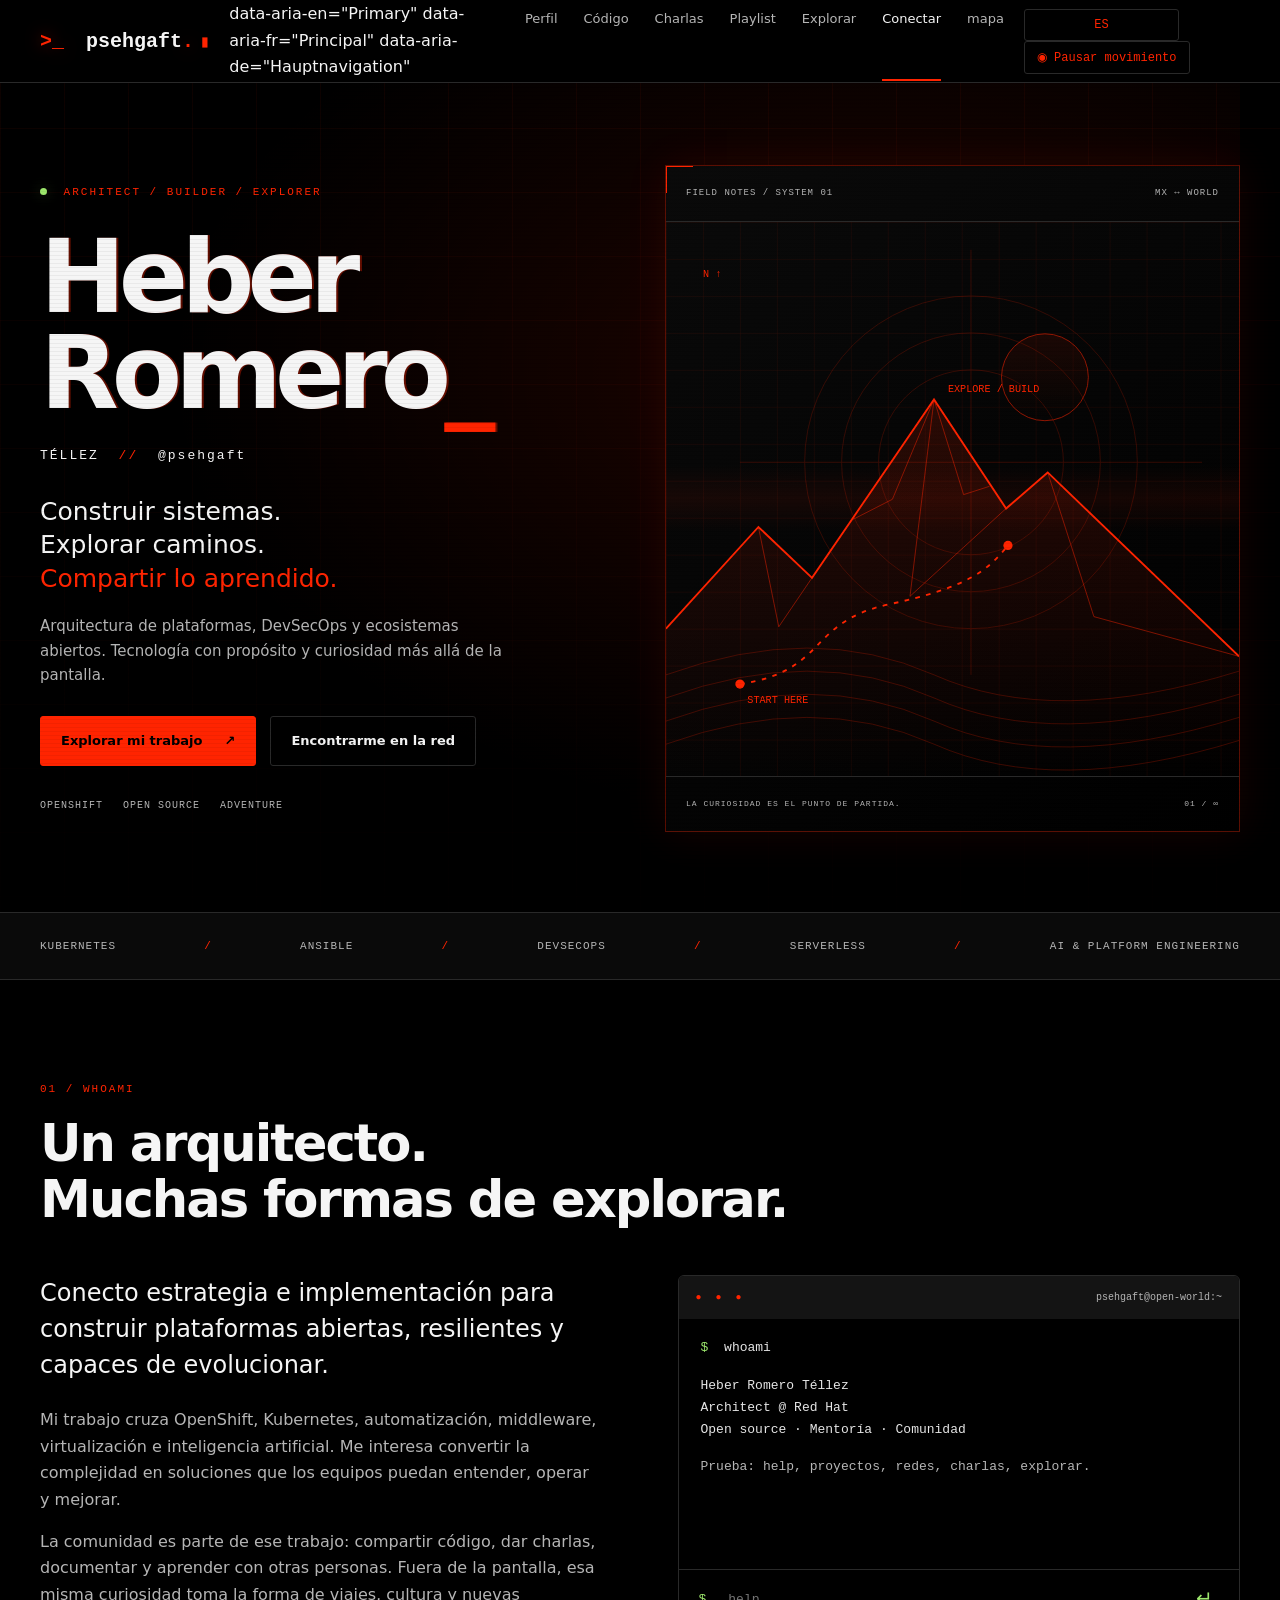
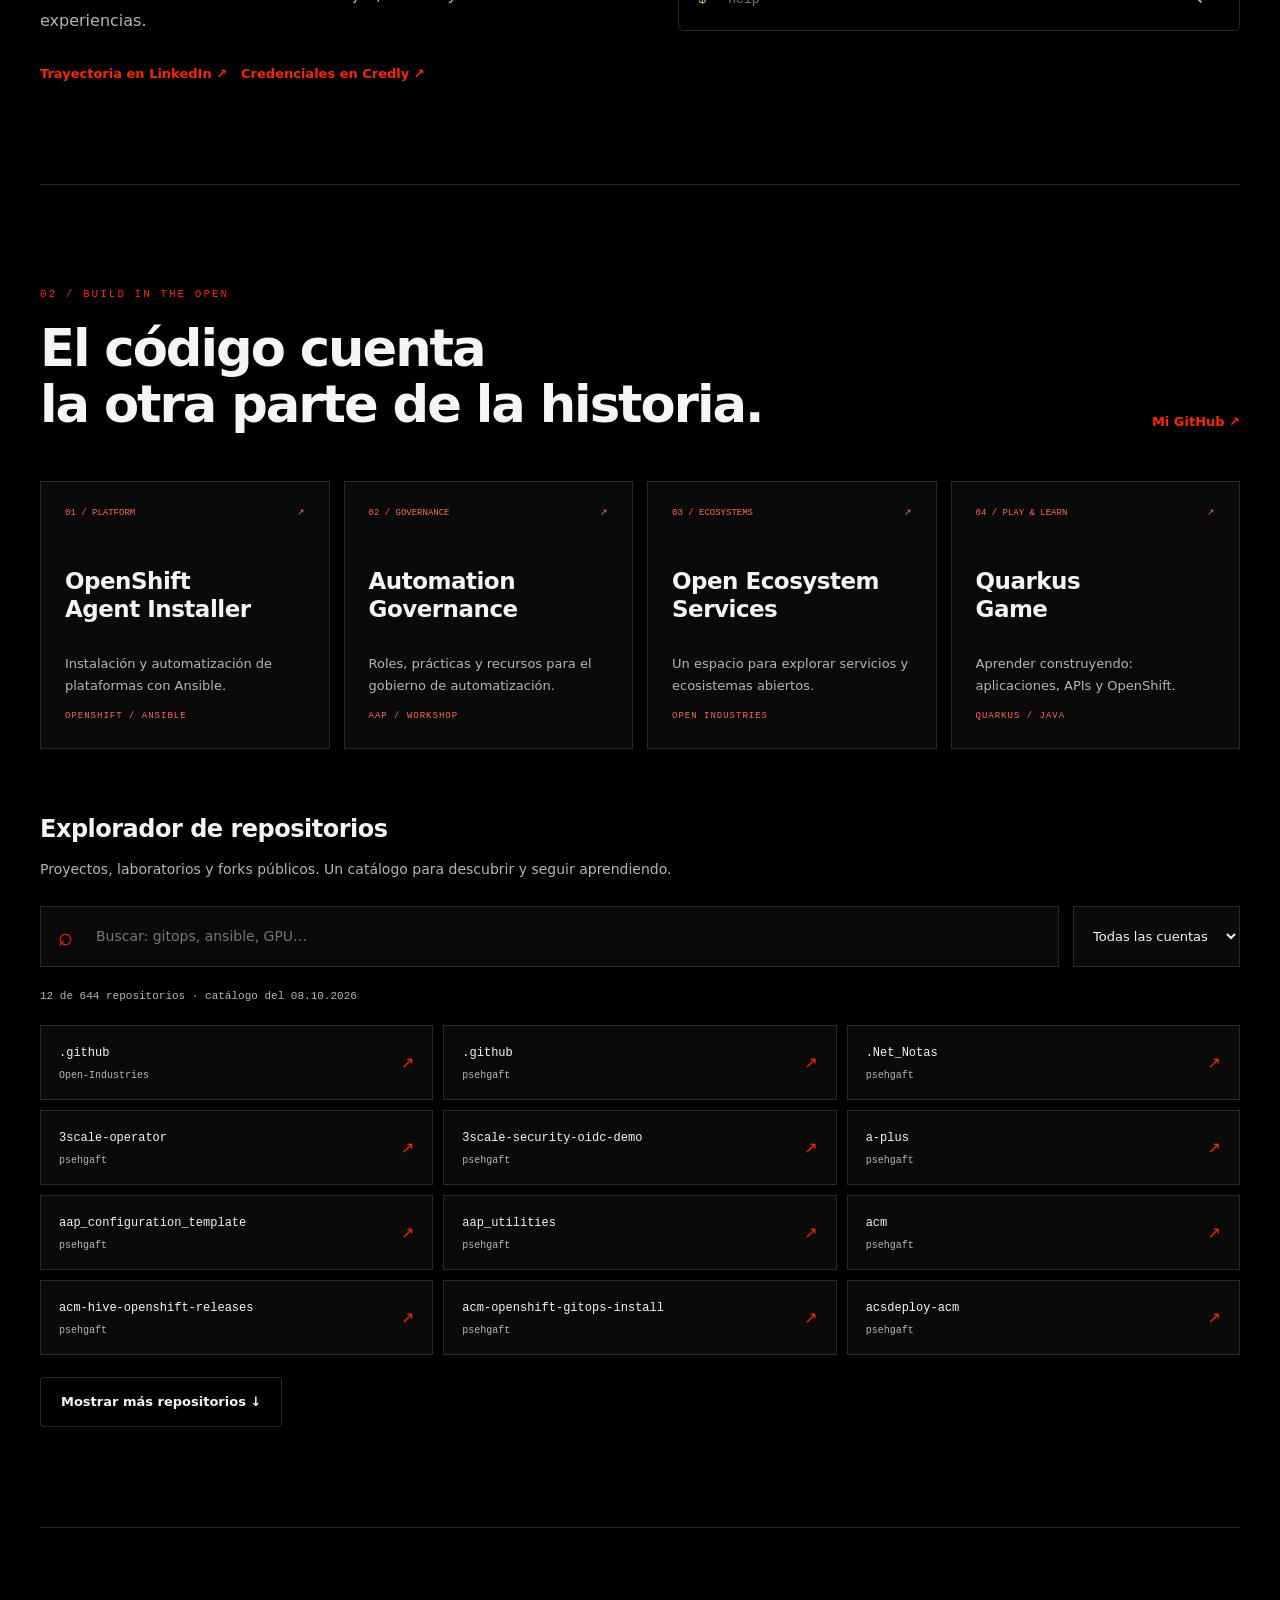
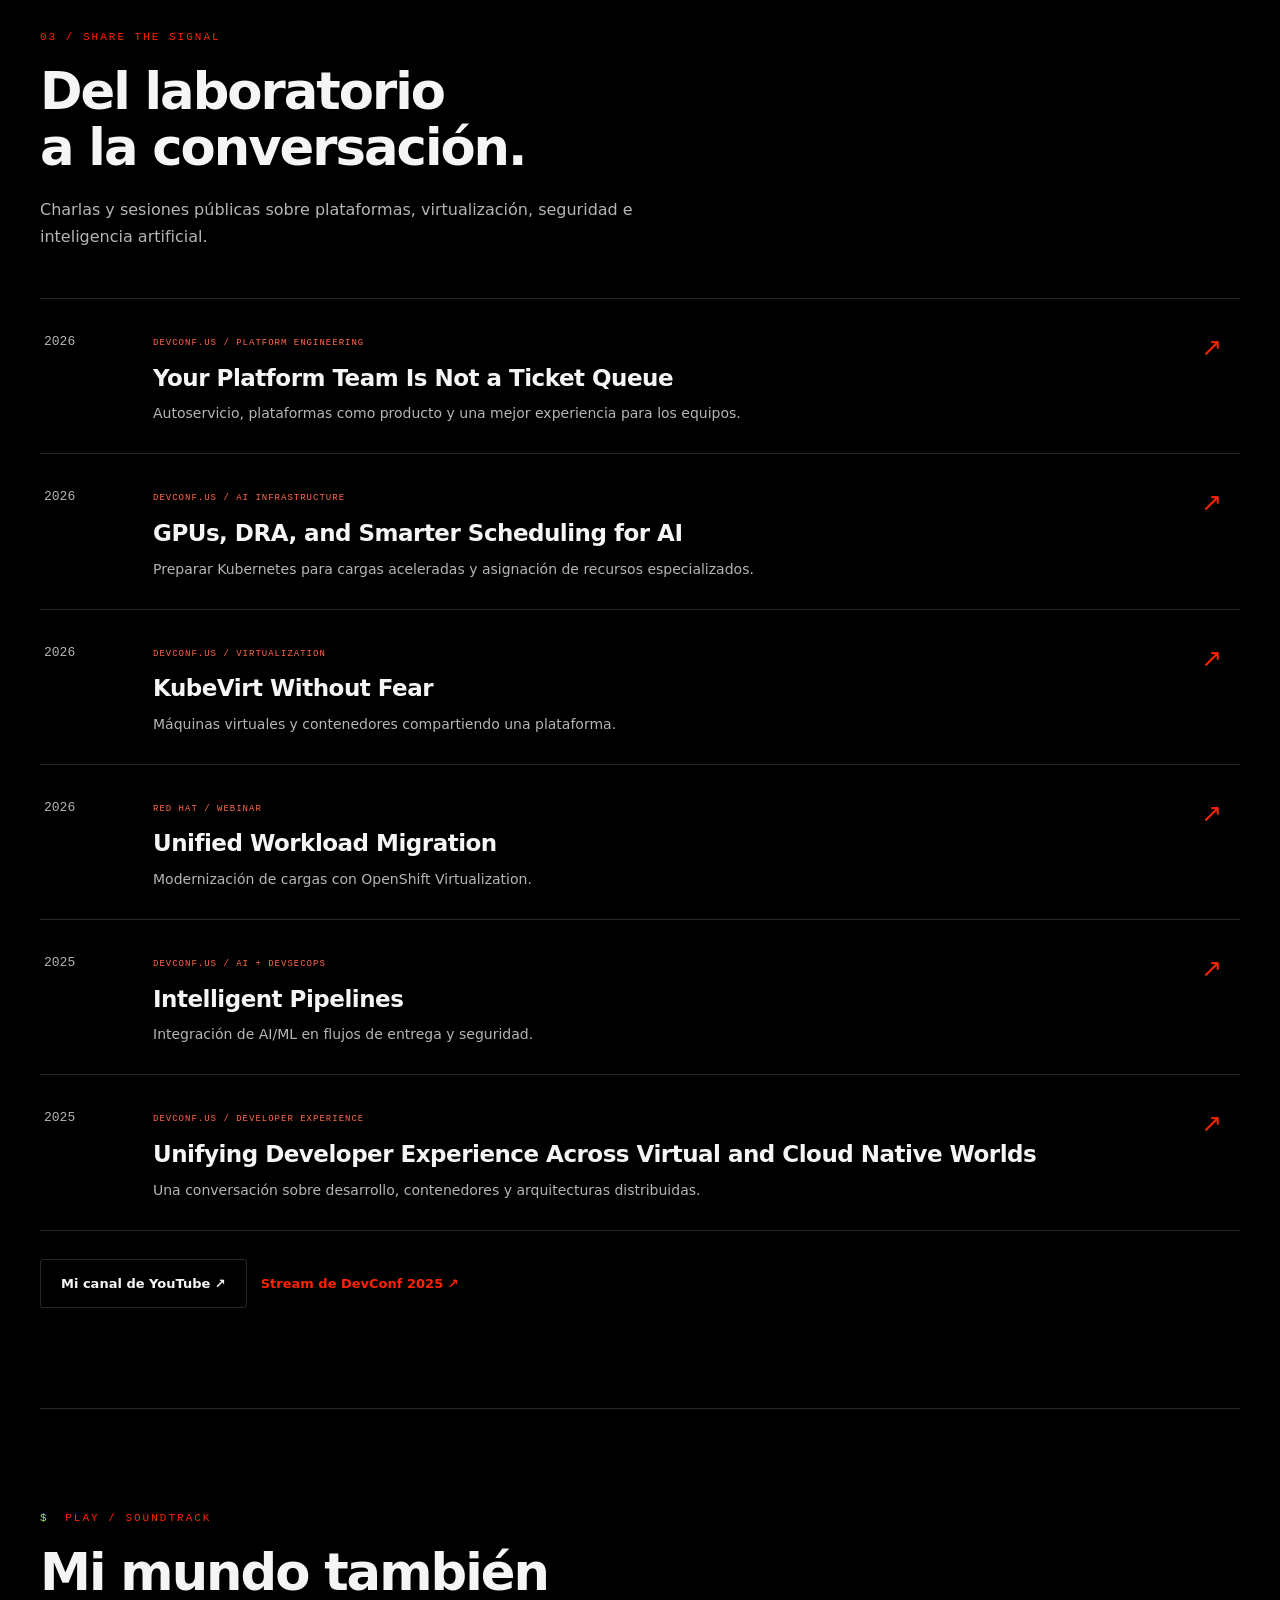
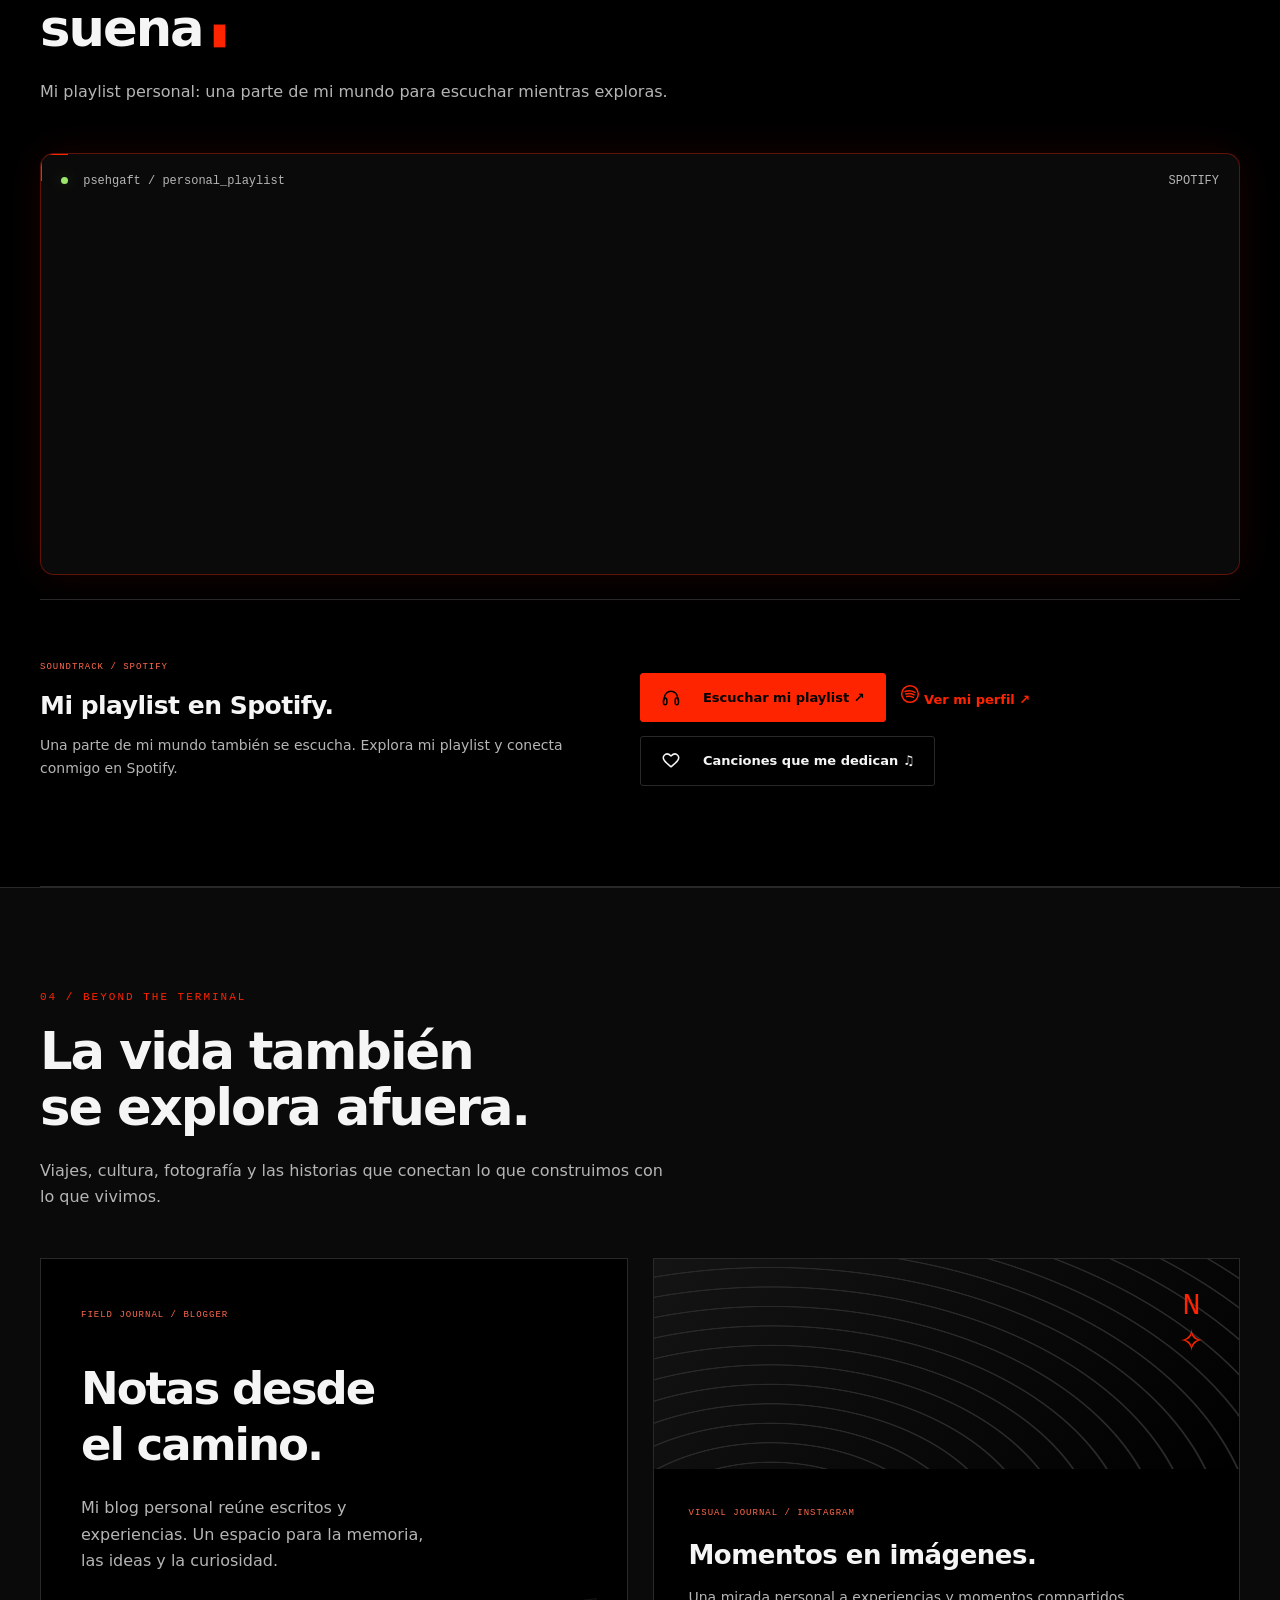
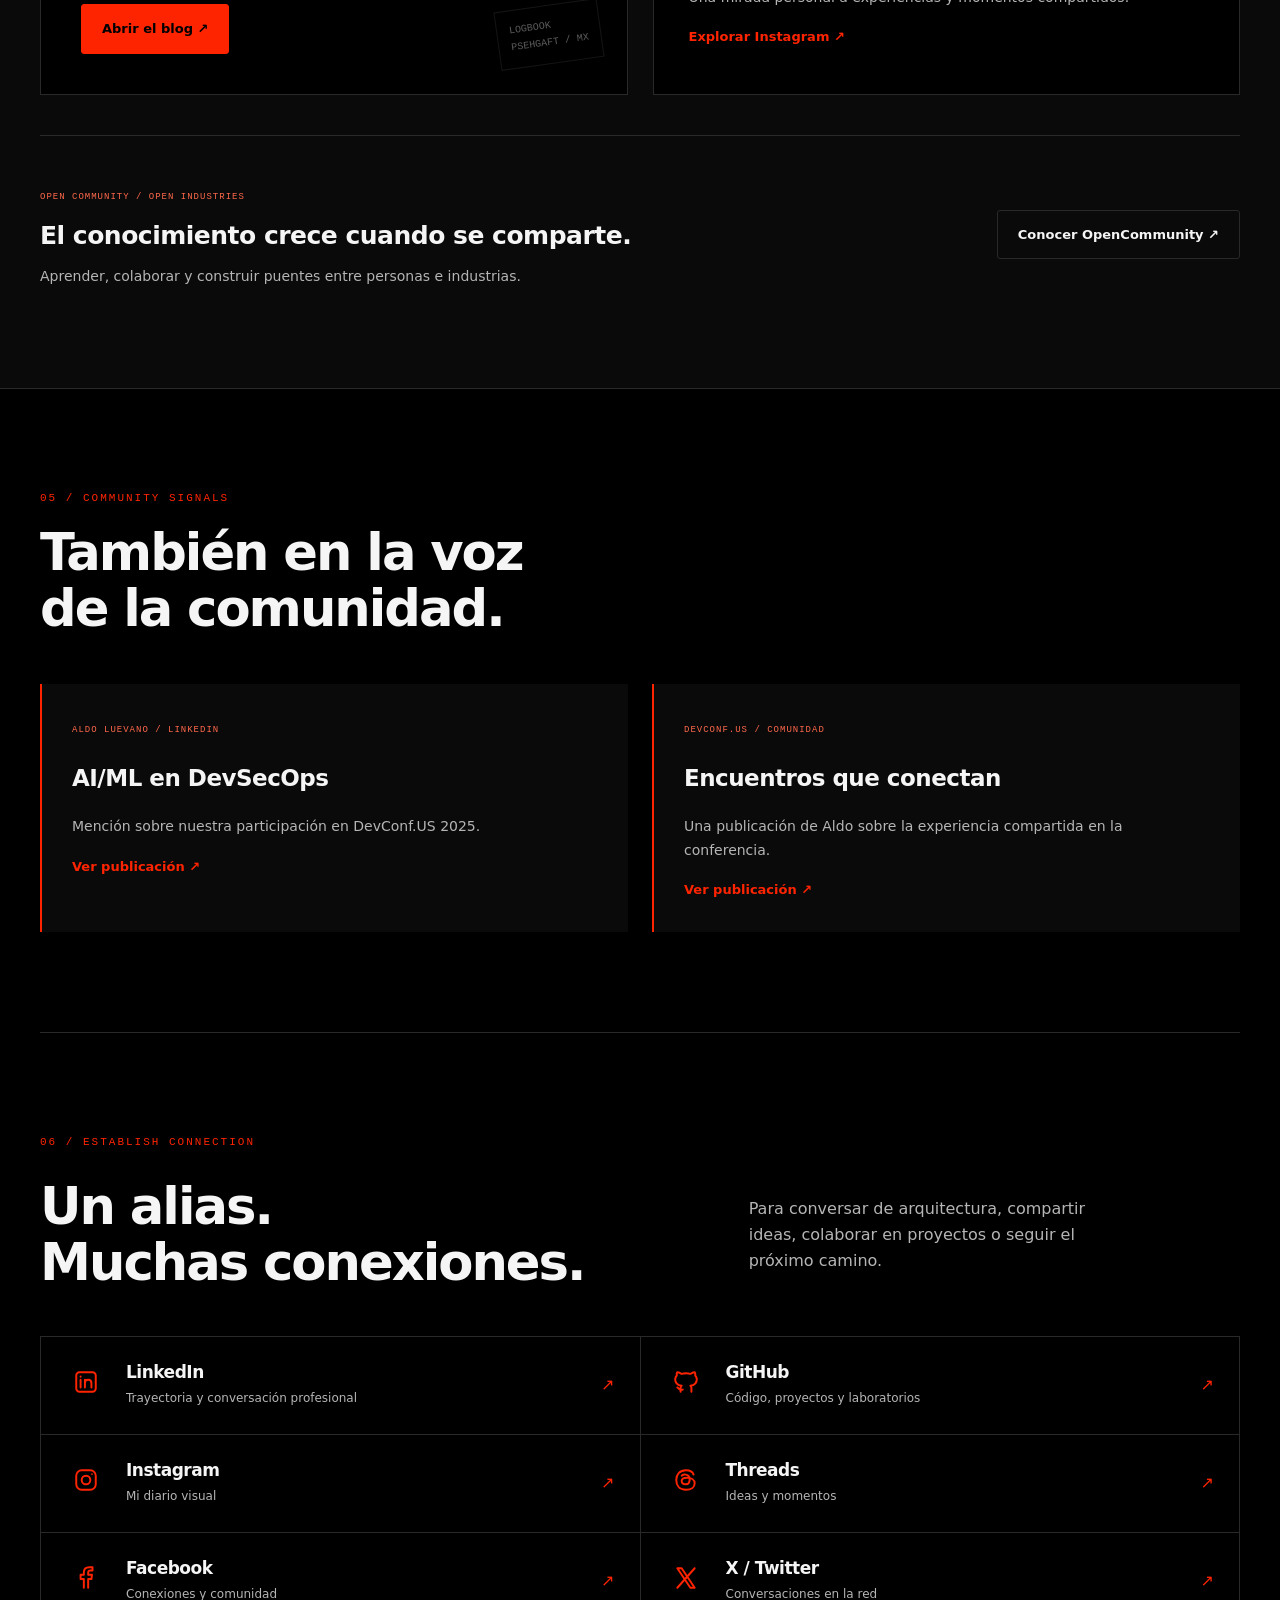
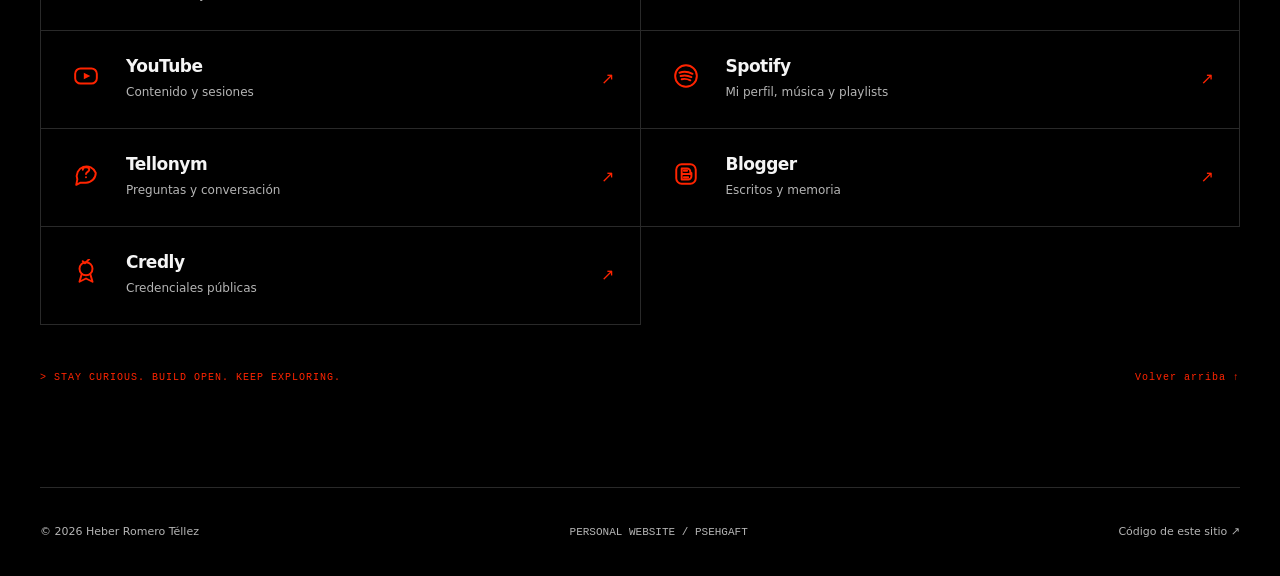
==== index.html @ ae31dd30 "i18n+m mapa: homepage ES/EN/FR/DE + nav mapa (1/2)" ====
<!doctype html>
<html lang="es" data-theme="hacker">
<head>
<meta charset="utf-8"><meta name="viewport" content="width=device-width,initial-scale=1">
<title>Heber Romero Téllez | psehgaft · OpenShift, DevSecOps y Open Source</title>
<meta name="description" content="Heber Romero Téllez (psehgaft): arquitectura OpenShift y Kubernetes, DevSecOps, automatización e IA. Explora proyectos open source, charlas, blog y viajes.">
<meta name="theme-color" content="#000000"><meta property="og:title" content="Heber Romero Téllez | OpenShift, DevSecOps y Open Source"><meta property="og:description" content="Construir sistemas. Explorar caminos. Compartir conocimiento."><meta property="og:type" content="website"><meta property="og:url" content="https://psehgaft-org.psehgaft.workers.dev/">
<link rel="canonical" href="https://psehgaft-org.psehgaft.workers.dev/"><link rel="icon" href="assets/favicon.svg" type="image/svg+xml"><link rel="stylesheet" href="assets/style.css"><script src="assets/app.js" defer></script>
<meta name="author" content="Heber Romero Téllez">
<meta name="robots" content="index,follow,max-image-preview:large">
<meta property="og:locale" content="es_MX">
<meta property="og:site_name" content="Heber Romero Téllez · psehgaft">
<meta name="twitter:card" content="summary">
<meta name="twitter:title" content="Heber Romero Téllez | psehgaft">
<meta name="twitter:description" content="OpenShift, DevSecOps, proyectos abiertos, charlas y exploración.">
<script type="application/ld+json">{"@context":"https://schema.org","@type":"ProfilePage","@id":"https://psehgaft-org.psehgaft.workers.dev/#profile","url":"https://psehgaft-org.psehgaft.workers.dev/","name":"Heber Romero Téllez | psehgaft","mainEntity":{"@type":"Person","@id":"https://psehgaft-org.psehgaft.workers.dev/#heber","name":"Heber Romero Téllez","alternateName":["psehgaft","Heber Romero Tellez"],"url":"https://psehgaft-org.psehgaft.workers.dev/","jobTitle":"Architect","worksFor":{"@type":"Organization","name":"Red Hat"},"description":"Arquitectura de plataformas, OpenShift, Kubernetes, DevSecOps, automatización y comunidad open source.","knowsAbout":["OpenShift","Kubernetes","DevSecOps","Ansible","Serverless","Inteligencia artificial"],"sameAs":["https://github.com/psehgaft","https://www.linkedin.com/in/psehgaft/","https://psehgaft.blogspot.com/","https://www.youtube.com/@Psehgaft","https://open.spotify.com/user/12126013095"]}}</script>
</head>
<body>
<div class="crt-scanlines" aria-hidden="true"></div><div class="pointer-halo" aria-hidden="true"></div>
<div class="scroll-progress" aria-hidden="true"></div>
<a class="skip" href="#main" data-en="Skip to content" data-fr="Aller au contenu" data-de="Zum Inhalt springen">Saltar al contenido</a>
<header class="site-header"><div class="wrap nav"><a class="brand" href="#" aria-label="Heber Romero, inicio" data-aria-en="Heber Romero, home" data-aria-fr="Heber Romero, accueil" data-aria-de="Heber Romero, Startseite"><span class="brand-icon">&gt;_</span> psehgaft<span class="brand-dot">.</span><span class="terminal-cursor brand-cursor" aria-hidden="true">▮</span></a><nav aria-label="Principal"> data-aria-en="Primary" data-aria-fr="Principal" data-aria-de="Hauptnavigation"<a href="#perfil" data-en="Profile" data-fr="Profil" data-de="Profil">Perfil</a><a href="#proyectos" data-en="Code" data-fr="Code" data-de="Code">Código</a><a href="#charlas" data-en="Talks" data-fr="Conférences" data-de="Vorträge">Charlas</a><a href="#playlist" data-en="Playlist" data-fr="Playlist" data-de="Playlist">Playlist</a><a href="#explorar" data-en="Explore" data-fr="Explorer" data-de="Entdecken">Explorar</a><a href="#conectar" data-en="Connect" data-fr="Contact" data-de="Kontakt">Conectar</a><a href="mapa.html" data-en="map" data-fr="carte" data-de="Karte">mapa</a></nav><div class="header-actions"><button id="lang" class="theme-button" type="button" aria-label="Change language"><span>ES</span></button><button id="theme" class="theme-button" type="button" aria-label="Pausar movimiento" aria-pressed="true">◉ <span>Pausar movimiento</span></button></div></div></header>
<main id="main">
<section class="hero wrap" aria-labelledby="hero-title"><div class="hero-copy"><p class="eyebrow" data-en="<span class='status-dot'></span> ARCHITECT / BUILDER / EXPLORER" data-fr="<span class='status-dot'></span> ARCHITECTE / BÂTISSEUR / EXPLORATEUR" data-de="<span class='status-dot'></span> ARCHITEKT / ERBAUER / ENTDECKER"><span class="status-dot"></span> ARCHITECT / BUILDER / EXPLORER</p><h1 id="hero-title">Heber<br>Romero<span class="accent">_</span></h1><p class="surname mono">TÉLLEZ <span>//</span> @psehgaft</p><p class="hero-lead" data-en="Build systems.<br>Explore paths.<br><span>Share what I learn.</span>" data-fr="Construire des systèmes.<br>Explorer des chemins.<br><span>Partager ce que j'apprends.</span>" data-de="Systeme bauen.<br>Wege erkunden.<br><span>Teilen, was ich lerne.</span>">Construir sistemas.<br>Explorar caminos.<br><span>Compartir lo aprendido.</span></p><p class="hero-description" data-en="Platform architecture, DevSecOps and open ecosystems. Technology with purpose and curiosity beyond the screen." data-fr="Architecture de plateformes, DevSecOps et écosystèmes ouverts. Une technologie avec du sens et une curiosité qui va au-delà de l'écran." data-de="Plattformarchitektur, DevSecOps und offene Ökosysteme. Technologie mit Sinn und Neugier über den Bildschirm hinaus.">Arquitectura de plataformas, DevSecOps y ecosistemas abiertos. Tecnología con propósito y curiosidad más allá de la pantalla.</p><div class="actions"><a class="button primary" href="#proyectos" data-en="Explore my work <span aria-hidden='true'>↗</span>" data-fr="Explorer mon travail <span aria-hidden='true'>↗</span>" data-de="Meine Arbeit entdecken <span aria-hidden='true'>↗</span>">Explorar mi trabajo <span aria-hidden="true">↗</span></a><a class="button" href="#conectar" data-en="Find me online" data-fr="Me trouver en ligne" data-de="Mich online finden">Encontrarme en la red</a></div><div class="hero-tags mono"><span>OPENSHIFT</span><span>OPEN SOURCE</span><span>ADVENTURE</span></div></div>
<a class="hero-visual-link" href="mapa.html" aria-label="Abrir el mapa interactivo" data-en-aria="Open the interactive map" data-fr-aria="Ouvrir la carte interactive" data-de-aria="Interaktive Karte öffnen"><div class="hero-visual"><div class="visual-label mono"><span data-en="FIELD NOTES / SYSTEM 01" data-fr="NOTES DE TERRAIN / SYSTÈME 01" data-de="FELDNOTIZEN / SYSTEM 01">FIELD NOTES / SYSTEM 01</span><span data-en="MX ↔ WORLD" data-fr="MX ↔ MONDE" data-de="MX ↔ WELT">MX ↔ WORLD</span></div><svg class="landscape" viewBox="0 0 620 600" role="img" aria-label="Ilustración de montañas y rutas con una cuadrícula de navegación" data-aria-en="Illustration of mountains and routes with a navigation grid" data-aria-fr="Illustration de montagnes et d'itinéraires avec une grille de navigation" data-aria-de="Illustration von Bergen und Routen mit Navigationsraster"><defs><pattern id="grid" width="40" height="40" patternUnits="userSpaceOnUse"><path d="M40 0H0V40" fill="none" stroke="currentColor" stroke-width=".5"/></pattern><linearGradient id="fade" x2="0" y2="1"><stop stop-color="currentColor" stop-opacity=".15"/><stop offset="1" stop-color="currentColor" stop-opacity="0"/></linearGradient></defs><rect width="620" height="600" fill="url(#grid)" opacity=".25"/><g fill="none" stroke="currentColor" opacity=".2"><circle cx="330" cy="260" r="180"/><circle cx="330" cy="260" r="140"/><circle cx="330" cy="260" r="100"/><path d="M330 30v460M80 260h500"/></g><circle cx="410" cy="168" r="47" fill="url(#fade)" stroke="currentColor" opacity=".6"/><path d="M0 440L100 330L158 385L290 192L368 310L413 271L620 470V600H0Z" fill="url(#fade)"/><g fill="none" stroke="currentColor"><path d="M0 440L100 330L158 385L290 192L368 310L413 271L620 470" stroke-width="2"/><path d="M202 322L245 300L290 192L322 295L350 286M100 330L122 438L158 385M290 192L264 405L368 310M413 271L463 427L620 470" opacity=".5"/><path d="M0 490Q160 432 290 490T620 486M0 515Q160 457 290 515T620 511M0 540Q160 482 290 540T620 536M0 565Q160 507 290 565T620 561" opacity=".25"/><path d="M80 500C175 486 153 433 240 414S347 378 370 350" stroke-dasharray="5 7" stroke-width="2"/></g><circle cx="80" cy="500" r="5" fill="currentColor"/><circle cx="370" cy="350" r="5" fill="currentColor"/><g fill="currentColor" font-family="monospace" font-size="11"><text x="305" y="184">EXPLORE / BUILD</text><text x="88" y="520">START HERE</text><text x="40" y="60">N ↑</text></g></svg><div class="visual-footer mono"><span data-en="CURIOSITY IS THE STARTING POINT." data-fr="LA CURIOSITÉ EST LE POINT DE DÉPART." data-de="NEUGIER IST DER AUSGANGSPUNKT.">LA CURIOSIDAD ES EL PUNTO DE PARTIDA.</span><span>01 / ∞</span></div></div></a>
</section>
<div class="skill-strip" aria-label="Áreas de trabajo" data-aria-en="Work areas" data-aria-fr="Domaines de travail" data-aria-de="Arbeitsbereiche"><div class="wrap mono"><span>KUBERNETES</span><span class="separator">/</span><span>ANSIBLE</span><span class="separator">/</span><span>DEVSECOPS</span><span class="separator">/</span><span>SERVERLESS</span><span class="separator">/</span><span>AI & PLATFORM ENGINEERING</span></div></div>
<section id="perfil" class="section wrap"><div class="section-heading"><p class="eyebrow" data-en="01 / WHOAMI" data-fr="01 / QUI SUIS-JE" data-de="01 / WER BIN ICH">01 / WHOAMI</p><h2 data-en="An architect.<br>Many ways to explore." data-fr="Un architecte.<br>Bien des façons d'explorer." data-de="Ein Architekt.<br>Viele Wege zu erkunden.">Un arquitecto.<br>Muchas formas de explorar.</h2></div><div class="profile-grid"><div class="profile-text"><p class="large-copy" data-en="I connect strategy and implementation to build open, resilient platforms that can evolve." data-fr="Je relie stratégie et mise en œuvre pour construire des plateformes ouvertes, résilientes et capables d'évoluer." data-de="Ich verbinde Strategie und Umsetzung, um offene, resiliente Plattformen zu bauen, die sich weiterentwickeln können.">Conecto estrategia e implementación para construir plataformas abiertas, resilientes y capaces de evolucionar.</p><p data-en="My work spans OpenShift, Kubernetes, automation, middleware, virtualization and artificial intelligence. I care about turning complexity into solutions that teams can understand, operate and improve." data-fr="Mon travail traverse OpenShift, Kubernetes, l'automatisation, le middleware, la virtualisation et l'intelligence artificielle. Je veux transformer la complexité en solutions que les équipes peuvent comprendre, exploiter et améliorer." data-de="Meine Arbeit umfasst OpenShift, Kubernetes, Automatisierung, Middleware, Virtualisierung und künstliche Intelligenz. Mir geht es darum, Komplexität in Lösungen zu verwandeln, die Teams verstehen, betreiben und verbessern können.">Mi trabajo cruza OpenShift, Kubernetes, automatización, middleware, virtualización e inteligencia artificial. Me interesa convertir la complejidad en soluciones que los equipos puedan entender, operar y mejorar.</p><p data-en="Community is part of that work: sharing code, giving talks, documenting and learning with others. Beyond the screen, that same curiosity takes the shape of travel, culture and new experiences." data-fr="La communauté fait partie de ce travail : partager du code, donner des conférences, documenter et apprendre avec les autres. Hors écran, cette même curiosité prend la forme de voyages, de culture et de nouvelles expériences." data-de="Community gehört zu dieser Arbeit: Code teilen, Vorträge halten, dokumentieren und mit anderen lernen. Abseits des Bildschirms nimmt dieselbe Neugier die Form von Reisen, Kultur und neuen Erfahrungen an.">La comunidad es parte de ese trabajo: compartir código, dar charlas, documentar y aprender con otras personas. Fuera de la pantalla, esa misma curiosidad toma la forma de viajes, cultura y nuevas experiencias.</p><div class="actions"><a class="text-link" href="https://www.linkedin.com/in/psehgaft/" target="_blank" rel="noopener noreferrer" data-en="Career on LinkedIn ↗" data-fr="Parcours sur LinkedIn ↗" data-de="Werdegang auf LinkedIn ↗">Trayectoria en LinkedIn ↗</a><a class="text-link" href="https://www.credly.com/users/psehgaft/badges" target="_blank" rel="noopener noreferrer" data-en="Credentials on Credly ↗" data-fr="Certifications sur Credly ↗" data-de="Zertifikate auf Credly ↗">Credenciales en Credly ↗</a></div></div><aside class="terminal" aria-label="Terminal interactiva de navegación" data-aria-en="Interactive navigation terminal" data-aria-fr="Terminal de navigation interactif" data-aria-de="Interaktives Navigationsterminal"><div class="terminal-bar"><span class="terminal-dots" aria-hidden="true">● ● ●</span><span class="mono">psehgaft@open-world:~</span></div><div id="terminal-output" class="terminal-output" role="log" aria-live="polite"><p><span class="prompt">$</span> whoami</p><p data-en="Heber Romero Téllez<br>Architect @ Red Hat<br>Open source · Mentoring · Community" data-fr="Heber Romero Téllez<br>Architecte @ Red Hat<br>Open source · Mentorat · Communauté" data-de="Heber Romero Téllez<br>Architekt @ Red Hat<br>Open Source · Mentoring · Community">Heber Romero Téllez<br>Architect @ Red Hat<br>Open source · Mentoría · Comunidad</p><p class="terminal-muted" data-en="Try: help, projects, socials, talks, explore." data-fr="Essayez : help, projets, reseaux, conferences, explorer." data-de="Probier: help, projekte, netzwerke, vortraege, entdecken.">Prueba: help, proyectos, redes, charlas, explorar.</p></div><form id="terminal-form" class="terminal-form"><label class="prompt" for="command">$</label><input id="command" name="command" placeholder="help" autocomplete="off" spellcheck="false" aria-label="Comando de navegación" data-aria-en="Navigation command" data-aria-fr="Commande de navigation" data-aria-de="Navigationsbefehl"><button type="submit" aria-label="Ejecutar comando" data-aria-en="Run command" data-aria-fr="Exécuter la commande" data-aria-de="Befehl ausführen">↵</button></form><noscript><p data-en="Use the main menu to navigate." data-fr="Utilisez le menu principal pour naviguer." data-de="Nutze das Hauptmenü zur Navigation.">Usa el menú principal para navegar.</p></noscript></aside></div></section>
<section id="proyectos" class="section wrap"><div class="section-heading split"><div><p class="eyebrow" data-en="02 / BUILD IN THE OPEN" data-fr="02 / CONSTRUIRE EN PUBLIC" data-de="02 / OFFEN BAUEN">02 / BUILD IN THE OPEN</p><h2 data-en="Code tells<br>the other half of the story." data-fr="Le code raconte<br>l'autre moitié de l'histoire." data-de="Code erzählt<br>die andere Hälfte der Geschichte.">El código cuenta<br>la otra parte de la historia.</h2></div><a class="text-link" href="https://github.com/psehgaft?tab=repositories" target="_blank" rel="noopener noreferrer" data-en="My GitHub ↗" data-fr="Mon GitHub ↗" data-de="Mein GitHub ↗">Mi GitHub ↗</a></div><div class="featured-grid">
<a class="feature-card" href="https://github.com/psehgaft/ocp-ansible-agent-installer" target="_blank" rel="noopener noreferrer"><span class="card-top mono">01 / PLATFORM <span>↗</span></span><h3>OpenShift<br>Agent Installer</h3><p data-en="Platform installation and automation with Ansible." data-fr="Installation et automatisation de plateformes avec Ansible." data-de="Installation und Automatisierung von Plattformen mit Ansible.">Instalación y automatización de plataformas con Ansible.</p><span class="tags">OPENSHIFT / ANSIBLE</span></a>
<a class="feature-card" href="https://github.com/Open-Industries/automation_governance_model" target="_blank" rel="noopener noreferrer"><span class="card-top mono">02 / GOVERNANCE <span>↗</span></span><h3>Automation<br>Governance</h3><p data-en="Roles, practices and resources for automation governance." data-fr="Rôles, pratiques et ressources pour la gouvernance de l'automatisation." data-de="Rollen, Praktiken und Ressourcen für Automation-Governance.">Roles, prácticas y recursos para el gobierno de automatización.</p><span class="tags">AAP / WORKSHOP</span></a>
<a class="feature-card" href="https://github.com/Open-Industries/open-ecosystem-services" target="_blank" rel="noopener noreferrer"><span class="card-top mono">03 / ECOSYSTEMS <span>↗</span></span><h3>Open Ecosystem<br>Services</h3><p data-en="A space to explore open services and ecosystems." data-fr="Un espace pour explorer les services et écosystèmes ouverts." data-de="Ein Raum, um offene Dienste und Ökosysteme zu entdecken.">Un espacio para explorar servicios y ecosistemas abiertos.</p><span class="tags">OPEN INDUSTRIES</span></a>
<a class="feature-card" href="https://github.com/psehgaft/openshift-quarkus-game" target="_blank" rel="noopener noreferrer"><span class="card-top mono">04 / PLAY & LEARN <span>↗</span></span><h3>Quarkus<br>Game</h3><p data-en="Learn by building: applications, APIs and OpenShift." data-fr="Apprendre en construisant : applications, API et OpenShift." data-de="Lernen durch Bauen: Anwendungen, APIs und OpenShift.">Aprender construyendo: aplicaciones, APIs y OpenShift.</p><span class="tags">QUARKUS / JAVA</span></a>
</div><div class="catalog-header"><h3 data-en="Repository explorer" data-fr="Explorateur de dépôts" data-de="Repository-Explorer">Explorador de repositorios</h3><p data-en="Public projects, labs and forks. A catalog to discover and keep learning." data-fr="Projets publics, laboratoires et forks. Un catalogue pour découvrir et continuer à apprendre." data-de="Öffentliche Projekte, Labs und Forks. Ein Katalog zum Entdecken und Weiterlernen.">Proyectos, laboratorios y forks públicos. Un catálogo para descubrir y seguir aprendiendo.</p></div><div class="filters"><label class="search-field"><span aria-hidden="true">⌕</span><input id="repo-search" type="search" placeholder="Buscar: gitops, ansible, GPU…" data-placeholder-en="Search: gitops, ansible, GPU…" data-placeholder-fr="Rechercher : gitops, ansible, GPU…" data-placeholder-de="Suchen: gitops, ansible, GPU…" aria-label="Buscar repositorios" data-aria-en="Search repositories" data-aria-fr="Rechercher des dépôts" data-aria-de="Repositories suchen"></label><label class="owner-filter"><span class="sr-only" data-en="Account" data-fr="Compte" data-de="Konto">Cuenta</span><select id="repo-owner"><option value="all" data-en="All accounts" data-fr="Tous les comptes" data-de="Alle Konten">Todas las cuentas</option><option value="psehgaft">psehgaft</option><option value="Open-Industries">Open Industries</option></select></label></div><p id="repo-status" class="catalog-status mono" role="status" data-en="Loading catalog…" data-fr="Chargement du catalogue…" data-de="Katalog wird geladen…">Cargando catálogo…</p><div id="repo-list" class="repo-grid"></div><button id="load-more" class="button" type="button" hidden data-en="Show more repositories ↓" data-fr="Afficher plus de dépôts ↓" data-de="Mehr Repositories anzeigen ↓">Mostrar más repositorios ↓</button><noscript><p>Visita <a href="https://github.com/psehgaft?tab=repositories">GitHub</a> para consultar todos los repositorios.</p></noscript></section>
<section id="charlas" class="section wrap"><div class="section-heading"><p class="eyebrow" data-en="03 / SHARE THE SIGNAL" data-fr="03 / PARTAGER LE SIGNAL" data-de="03 / DAS SIGNAL TEILEN">03 / SHARE THE SIGNAL</p><h2 data-en="From the lab<br>to the conversation." data-fr="Du laboratoire<br>à la conversation." data-de="Vom Labor<br>zum Gespräch.">Del laboratorio<br>a la conversación.</h2><p data-en="Public talks and sessions about platforms, virtualization, security and artificial intelligence." data-fr="Conférences et sessions publiques sur les plateformes, la virtualisation, la sécurité et l'intelligence artificielle." data-de="Öffentliche Vorträge und Sessions zu Plattformen, Virtualisierung, Sicherheit und künstlicher Intelligenz.">Charlas y sesiones públicas sobre plataformas, virtualización, seguridad e inteligencia artificial.</p></div><div class="talk-list">
<a class="talk" href="https://pretalx.devconf.info/devconf-us-2026/speaker/DCTSUB/" target="_blank" rel="noopener noreferrer"><span class="talk-year mono">2026</span><div><span class="tags">DEVCONF.US / PLATFORM ENGINEERING</span><h3>Your Platform Team Is Not a Ticket Queue</h3><p data-en="Self-service, platforms as products and a better experience for teams." data-fr="Libre-service, plateformes en tant que produit et une meilleure expérience pour les équipes." data-de="Self-Service, Plattformen als Produkt und eine bessere Erfahrung für Teams.">Autoservicio, plataformas como producto y una mejor experiencia para los equipos.</p></div><span class="arrow" aria-hidden="true">↗</span></a>
<a class="talk" href="https://pretalx.devconf.info/devconf-us-2026/speaker/DCTSUB/" target="_blank" rel="noopener noreferrer"><span class="talk-year mono">2026</span><div><span class="tags">DEVCONF.US / AI INFRASTRUCTURE</span><h3>GPUs, DRA, and Smarter Scheduling for AI</h3><p data-en="Preparing Kubernetes for accelerated workloads and specialized resource allocation." data-fr="Préparer Kubernetes pour les charges accélérées et l'allocation de ressources spécialisées." data-de="Kubernetes für beschleunigte Workloads und spezialisierte Ressourcenzuweisung vorbereiten.">Preparar Kubernetes para cargas aceleradas y asignación de recursos especializados.</p></div><span class="arrow" aria-hidden="true">↗</span></a>
<a class="talk" href="https://pretalx.devconf.info/devconf-us-2026/speaker/DCTSUB/" target="_blank" rel="noopener noreferrer"><span class="talk-year mono">2026</span><div><span class="tags">DEVCONF.US / VIRTUALIZATION</span><h3>KubeVirt Without Fear</h3><p data-en="Virtual machines and containers sharing one platform." data-fr="Machines virtuelles et conteneurs partageant une même plateforme." data-de="Virtuelle Maschinen und Container auf einer gemeinsamen Plattform.">Máquinas virtuales y contenedores compartiendo una plataforma.</p></div><span class="arrow" aria-hidden="true">↗</span></a>
<a class="talk" href="https://www.redhat.com/en/events/webinar/unified-workload-migration-moving-vms-and-containers-to-openshift-with-openshift-virtualization" target="_blank" rel="noopener noreferrer"><span class="talk-year mono">2026</span><div><span class="tags">RED HAT / WEBINAR</span><h3>Unified Workload Migration</h3><p data-en="Workload modernization with OpenShift Virtualization." data-fr="Modernisation des charges avec OpenShift Virtualization." data-de="Workload-Modernisierung mit OpenShift Virtualization.">Modernización de cargas con OpenShift Virtualization.</p></div><span class="arrow" aria-hidden="true">↗</span></a>
<a class="talk" href="https://pretalx.devconf.info/devconf-us-2025/talk/KXCC3S/" target="_blank" rel="noopener noreferrer"><span class="talk-year mono">2025</span><div><span class="tags">DEVCONF.US / AI + DEVSECOPS</span><h3>Intelligent Pipelines</h3><p data-en="Integrating AI/ML into delivery and security pipelines." data-fr="Intégration de l'IA/ML dans les pipelines de livraison et de sécurité." data-de="Integration von AI/ML in Delivery- und Sicherheits-Pipelines.">Integración de AI/ML en flujos de entrega y seguridad.</p></div><span class="arrow" aria-hidden="true">↗</span></a>
<a class="talk" href="https://pretalx.devconf.info/devconf-us-2025/talk/7GHCRQ/" target="_blank" rel="noopener noreferrer"><span class="talk-year mono">2025</span><div><span class="tags">DEVCONF.US / DEVELOPER EXPERIENCE</span><h3>Unifying Developer Experience Across Virtual and Cloud Native Worlds</h3><p data-en="A conversation about development, containers and distributed architectures." data-fr="Une conversation sur le développement, les conteneurs et les architectures distribuées." data-de="Ein Gespräch über Entwicklung, Container und verteilte Architekturen.">Una conversación sobre desarrollo, contenedores y arquitecturas distribuidas.</p></div><span class="arrow" aria-hidden="true">↗</span></a>
</div><div class="actions"><a class="button" href="https://www.youtube.com/@Psehgaft/videos" target="_blank" rel="noopener noreferrer" data-en="My YouTube channel ↗" data-fr="Ma chaîne YouTube ↗" data-de="Mein YouTube-Kanal ↗">Mi canal de YouTube ↗</a><a class="text-link" href="https://www.youtube.com/live/jQNI0yTBy6g" target="_blank" rel="noopener noreferrer" data-en="DevConf 2025 stream ↗" data-fr="Stream DevConf 2025 ↗" data-de="DevConf-2025-Stream ↗">Stream de DevConf 2025 ↗</a></div></section>
<section id="playlist" class="section wrap playlist-section" aria-labelledby="playlist-title"><div class="section-heading"><p class="eyebrow" data-en="<span class='prompt'>$</span> PLAY / SOUNDTRACK" data-fr="<span class='prompt'>$</span> PLAY / BANDE-SON" data-de="<span class='prompt'>$</span> PLAY / SOUNDTRACK"><span class="prompt">$</span> PLAY / SOUNDTRACK</p><h2 id="playlist-title" data-en="My world also<br>sounds<span class='terminal-cursor' aria-hidden='true'>▮</span>" data-fr="Mon monde aussi<br>résonne<span class='terminal-cursor' aria-hidden='true'>▮</span>" data-de="Meine Welt<br>klingt auch<span class='terminal-cursor' aria-hidden='true'>▮</span>">Mi mundo también<br>suena<span class="terminal-cursor" aria-hidden="true">▮</span></h2><p data-en="My personal playlist: a part of my world to listen to while you explore." data-fr="Ma playlist personnelle : une partie de mon monde à écouter pendant que vous explorez." data-de="Meine persönliche Playlist: ein Teil meiner Welt zum Hören beim Stöbern.">Mi playlist personal: una parte de mi mundo para escuchar mientras exploras.</p></div><div class="spotify-frame"><div class="player-bar mono"><span><span class="status-dot" aria-hidden="true"></span> psehgaft / personal_playlist</span><span>SPOTIFY</span></div><iframe title="Playlist personal de Heber Romero en Spotify" data-title-en="Heber Romero's personal Spotify playlist" data-title-fr="Playlist Spotify personnelle de Heber Romero" data-title-de="Heber Romeros persönliche Spotify-Playlist" src="https://open.spotify.com/embed/playlist/2sCKbm0MhLFjAsT8ETjfn3?theme=0" width="100%" height="352" style="border:0;border-radius:12px" allow="autoplay; clipboard-write; encrypted-media; fullscreen; picture-in-picture" loading="lazy" allowfullscreen></iframe></div><div class="community-banner"><div><span class="tags">SOUNDTRACK / SPOTIFY</span><h3 data-en="My Spotify playlist." data-fr="Ma playlist sur Spotify." data-de="Meine Spotify-Playlist.">Mi playlist en Spotify.</h3><p data-en="A part of my world can also be heard. Explore my playlist and connect with me on Spotify." data-fr="Une partie de mon monde s'écoute aussi. Explorez ma playlist et connectez avec moi sur Spotify." data-de="Ein Teil meiner Welt lässt sich auch hören. Entdecke meine Playlist und vernetze dich mit mir auf Spotify.">Una parte de mi mundo también se escucha. Explora mi playlist y conecta conmigo en Spotify.</p></div><div class="actions"><a class="button primary" href="https://open.spotify.com/playlist/2sCKbm0MhLFjAsT8ETjfn3?si=Ly9gkww_SIeaFlU_pJ8ylA" target="_blank" rel="noopener noreferrer"><svg xmlns="http://www.w3.org/2000/svg" viewBox="0 0 24 24" width="20" height="20" fill="none" stroke="currentColor" stroke-width="1.8" stroke-linecap="round" stroke-linejoin="round" aria-hidden="true" focusable="false"><path d="M4 14v-2a8 8 0 0 1 16 0v2"/><rect x="3" y="12" width="4" height="8" rx="2"/><rect x="17" y="12" width="4" height="8" rx="2"/></svg data-en=" Listen to my playlist ↗" data-fr=" Écouter ma playlist ↗" data-de=" Meine Playlist hören ↗"> Escuchar mi playlist ↗</a><a class="text-link" href="https://open.spotify.com/user/12126013095" target="_blank" rel="noopener noreferrer"><svg xmlns="http://www.w3.org/2000/svg" viewBox="0 0 24 24" width="20" height="20" fill="none" stroke="currentColor" stroke-width="1.8" stroke-linecap="round" stroke-linejoin="round" aria-hidden="true" focusable="false"><circle cx="12" cy="12" r="10"/><path d="M6 9c4-1.4 8-1 12 1M7 12c3.5-1 7-.5 10 1M8 15c2.7-.7 5.3-.3 8 1"/></svg data-en=" View my profile ↗" data-fr=" Voir mon profil ↗" data-de=" Mein Profil ansehen ↗"> Ver mi perfil ↗</a><a class="button" href="https://open.spotify.com/playlist/61sfSL3orQvwjNkjFqPyOi?si=OE88FCRSQUuB3xkrByTUKw" target="_blank" rel="noopener noreferrer"><svg xmlns="http://www.w3.org/2000/svg" viewBox="0 0 24 24" width="20" height="20" fill="none" stroke="currentColor" stroke-width="1.8" stroke-linecap="round" stroke-linejoin="round" aria-hidden="true" focusable="false"><path d="M20 5c-3-3-6-1-8 1-2-2-5-4-8-1-4 4 2 9 8 14 6-5 12-10 8-14Z"/></svg data-en=" Songs dedicated to me ♫" data-fr=" Chansons qui me sont dédiées ♫" data-de=" Lieder, die mir gewidmet sind ♫"> Canciones que me dedican ♫</a></div></div></section>
<section id="explorar" class="section expedition"><div class="wrap"><div class="section-heading"><p class="eyebrow" data-en="04 / BEYOND THE TERMINAL" data-fr="04 / AU-DELÀ DU TERMINAL" data-de="04 / JENSEITS DES TERMINALS">04 / BEYOND THE TERMINAL</p><h2 data-en="Life is also<br>explored outside." data-fr="La vie aussi<br>s'explore dehors." data-de="Das Leben wird auch<br>draußen erkundet.">La vida también<br>se explora afuera.</h2><p data-en="Travel, culture, photography and the stories that connect what we build with what we live." data-fr="Voyages, culture, photographie et les histoires qui relient ce que nous construisons à ce que nous vivons." data-de="Reisen, Kultur, Fotografie und die Geschichten, die verbinden, was wir bauen, mit dem, was wir leben.">Viajes, cultura, fotografía y las historias que conectan lo que construimos con lo que vivimos.</p></div><div class="explore-grid"><article class="journal-card"><span class="tags">FIELD JOURNAL / BLOGGER</span><h3 data-en="Notes from<br>the road." data-fr="Notes<br>de route." data-de="Notizen<br>von unterwegs.">Notas desde<br>el camino.</h3><p data-en="My personal blog gathers writings and experiences. A space for memory, ideas and curiosity." data-fr="Mon blog personnel rassemble écrits et expériences. Un espace pour la mémoire, les idées et la curiosité." data-de="Mein persönlicher Blog sammelt Texte und Erfahrungen. Ein Raum für Erinnerung, Ideen und Neugier.">Mi blog personal reúne escritos y experiencias. Un espacio para la memoria, las ideas y la curiosidad.</p><a class="button primary" href="https://psehgaft.blogspot.com/" target="_blank" rel="noopener noreferrer" data-en="Open the blog ↗" data-fr="Ouvrir le blog ↗" data-de="Blog öffnen ↗">Abrir el blog ↗</a><div class="journal-mark mono" aria-hidden="true">LOGBOOK<br>PSEHGAFT / MX</div></article><article class="photo-card"><div class="contour-art" aria-hidden="true"><span class="compass">N<br>✧</span></div><div class="photo-copy"><span class="tags">VISUAL JOURNAL / INSTAGRAM</span><h3 data-en="Moments in pictures." data-fr="Des moments en images." data-de="Momente in Bildern.">Momentos en imágenes.</h3><p data-en="A personal look at shared experiences and moments." data-fr="Un regard personnel sur des expériences et des moments partagés." data-de="Ein persönlicher Blick auf geteilte Erfahrungen und Momente.">Una mirada personal a experiencias y momentos compartidos.</p><a class="text-link" href="https://www.instagram.com/psehgaft/" target="_blank" rel="noopener noreferrer" data-en="Explore Instagram ↗" data-fr="Explorer Instagram ↗" data-de="Instagram entdecken ↗">Explorar Instagram ↗</a></div></article></div><div class="community-banner"><div><span class="tags">OPEN COMMUNITY / OPEN INDUSTRIES</span><h3 data-en="Knowledge grows when shared." data-fr="La connaissance grandit quand on la partage." data-de="Wissen wächst, wenn man es teilt.">El conocimiento crece cuando se comparte.</h3><p data-en="Learn, collaborate and build bridges between people and industries." data-fr="Apprendre, collaborer et construire des ponts entre les personnes et les industries." data-de="Lernen, zusammenarbeiten und Brücken zwischen Menschen und Branchen bauen.">Aprender, colaborar y construir puentes entre personas e industrias.</p></div><a class="button" href="https://github.com/psehgaft/OpenCommunity" target="_blank" rel="noopener noreferrer" data-en="Discover OpenCommunity ↗" data-fr="Découvrir OpenCommunity ↗" data-de="OpenCommunity entdecken ↗">Conocer OpenCommunity ↗</a></div></div></section>
<section id="menciones" class="section wrap"><div class="section-heading"><p class="eyebrow" data-en="05 / COMMUNITY SIGNALS" data-fr="05 / COMMUNITY SIGNALS" data-de="05 / COMMUNITY-SIGNALE">05 / COMMUNITY SIGNALS</p><h2 data-en="Also in the voice<br>of the community." data-fr="Aussi dans la voix<br>de la communauté." data-de="Auch in der Stimme<br>der Community.">También en la voz<br>de la comunidad.</h2></div><div class="mention-grid"><a class="mention" href="https://www.linkedin.com/posts/aldoluevano-it_devconf-activity-7373404927177666560-68ko" target="_blank" rel="noopener noreferrer"><span class="tags">ALDO LUEVANO / LINKEDIN</span><h3>AI/ML en DevSecOps</h3><p data-en="A mention of our participation in DevConf.US 2025." data-fr="Mention de notre participation à DevConf.US 2025." data-de="Erwähnung unserer Teilnahme an der DevConf.US 2025.">Mención sobre nuestra participación en DevConf.US 2025.</p><span class="text-link" data-en="View post ↗" data-fr="Voir la publication ↗" data-de="Beitrag ansehen ↗">Ver publicación ↗</span></a><a class="mention" href="https://www.linkedin.com/posts/aldoluevano-it_great-to-see-you-guys-heber-romero-tellez-activity-7374934686097133568-IEb8" target="_blank" rel="noopener noreferrer"><span class="tags">DEVCONF.US / COMUNIDAD</span><h3 data-en="Encounters that connect" data-fr="Des rencontres qui relient" data-de="Begegnungen, die verbinden">Encuentros que conectan</h3><p data-en="A post by Aldo about the shared experience at the conference." data-fr="Une publication d'Aldo sur l'expérience partagée à la conférence." data-de="Ein Beitrag von Aldo über die gemeinsame Erfahrung auf der Konferenz.">Una publicación de Aldo sobre la experiencia compartida en la conferencia.</p><span class="text-link" data-en="View post ↗" data-fr="Voir la publication ↗" data-de="Beitrag ansehen ↗">Ver publicación ↗</span></a></div></section>
<section id="conectar" class="section wrap"><div class="connect-heading"><div><p class="eyebrow" data-en="06 / ESTABLISH CONNECTION" data-fr="06 / ÉTABLIR LA CONNEXION" data-de="06 / VERBINDUNG HERSTELLEN">06 / ESTABLISH CONNECTION</p><h2 data-en="One alias.<br>Many connections." data-fr="Un alias.<br>Bien des connexions." data-de="Ein Alias.<br>Viele Verbindungen.">Un alias.<br>Muchas conexiones.</h2></div><p data-en="To talk about architecture, share ideas, collaborate on projects or follow the next path." data-fr="Pour parler d'architecture, partager des idées, collaborer sur des projets ou suivre le prochain chemin." data-de="Um über Architektur zu sprechen, Ideen zu teilen, an Projekten zusammenzuarbeiten oder dem nächsten Weg zu folgen.">Para conversar de arquitectura, compartir ideas, colaborar en proyectos o seguir el próximo camino.</p></div><div class="social-grid">
<a class="social" href="https://www.linkedin.com/in/psehgaft/" target="_blank" rel="noopener noreferrer"><span class="social-icon" aria-hidden="true"><svg xmlns="http://www.w3.org/2000/svg" viewBox="0 0 24 24" width="26" height="26" fill="none" stroke="currentColor" stroke-width="1.8" stroke-linecap="round" stroke-linejoin="round" aria-hidden="true" focusable="false"><rect x="3" y="3" width="18" height="18" rx="3"/><path d="M7 10v7m0-10v.1M11 17v-7m0 3c0-4 6-4 6 0v4"/></svg></span><div><h3>LinkedIn</h3><p data-en="Career and professional conversation" data-fr="Parcours et conversation professionnelle" data-de="Werdegang und fachlicher Austausch">Trayectoria y conversación profesional</p></div><span>↗</span></a>
<a class="social" href="https://github.com/psehgaft" target="_blank" rel="noopener noreferrer"><span class="social-icon" aria-hidden="true"><svg xmlns="http://www.w3.org/2000/svg" viewBox="0 0 24 24" width="26" height="26" fill="none" stroke="currentColor" stroke-width="1.8" stroke-linecap="round" stroke-linejoin="round" aria-hidden="true" focusable="false"><path d="M9 19c-4 1-4-2-5-2m13 4v-3.5c0-1-.4-1.7-1-2.1 3-.4 6-1.5 6-6A5 5 0 0 0 20.5 6c.2-1 .2-2.2-.5-3-1.5 0-3 1-4 1.5a14 14 0 0 0-8 0C7 4 5.5 3 4 3c-.7.8-.7 2-.5 3A5 5 0 0 0 2 9.4c0 4.5 3 5.6 6 6-.6.4-1 1.1-1 2.1V21"/></svg></span><div><h3>GitHub</h3><p data-en="Code, projects and labs" data-fr="Code, projets et laboratoires" data-de="Code, Projekte und Labs">Código, proyectos y laboratorios</p></div><span>↗</span></a>
<a class="social" href="https://www.instagram.com/psehgaft/" target="_blank" rel="noopener noreferrer"><span class="social-icon" aria-hidden="true"><svg xmlns="http://www.w3.org/2000/svg" viewBox="0 0 24 24" width="26" height="26" fill="none" stroke="currentColor" stroke-width="1.8" stroke-linecap="round" stroke-linejoin="round" aria-hidden="true" focusable="false"><rect x="3" y="3" width="18" height="18" rx="5"/><circle cx="12" cy="12" r="4"/><circle cx="17.5" cy="6.5" r=".8" fill="currentColor" stroke="none"/></svg></span><div><h3>Instagram</h3><p data-en="My visual journal" data-fr="Mon journal visuel" data-de="Mein visuelles Tagebuch">Mi diario visual</p></div><span>↗</span></a>
<a class="social" href="https://www.threads.com/@psehgaft" target="_blank" rel="noopener noreferrer"><span class="social-icon" aria-hidden="true"><svg xmlns="http://www.w3.org/2000/svg" viewBox="0 0 24 24" width="26" height="26" fill="none" stroke="currentColor" stroke-width="1.8" stroke-linecap="round" stroke-linejoin="round" aria-hidden="true" focusable="false"><path d="M19 7c-1-3-4-4-7-4-6 0-9 4-9 9s3 9 9 9c5 0 8-2.5 8-6 0-3-3-5-7-5-3 0-5 1-5 3s2 3 4 3c4 0 5-8 0-9-1.5-.3-3 .1-4 1"/></svg></span><div><h3>Threads</h3><p data-en="Ideas and moments" data-fr="Idées et moments" data-de="Ideen und Momente">Ideas y momentos</p></div><span>↗</span></a>
<a class="social" href="https://www.facebook.com/psehgaft/" target="_blank" rel="noopener noreferrer"><span class="social-icon" aria-hidden="true"><svg xmlns="http://www.w3.org/2000/svg" viewBox="0 0 24 24" width="26" height="26" fill="none" stroke="currentColor" stroke-width="1.8" stroke-linecap="round" stroke-linejoin="round" aria-hidden="true" focusable="false"><path d="M14 21v-8h3l.5-4H14V7c0-1 .5-2 2-2h2V2h-3c-4 0-5 2-5 5v2H7v4h3v8"/></svg></span><div><h3>Facebook</h3><p data-en="Connections and community" data-fr="Connexions et communauté" data-de="Verbindungen und Community">Conexiones y comunidad</p></div><span>↗</span></a>
<a class="social" href="https://twitter.com/psehgaft" target="_blank" rel="noopener noreferrer"><span class="social-icon" aria-hidden="true"><svg xmlns="http://www.w3.org/2000/svg" viewBox="0 0 24 24" width="26" height="26" fill="none" stroke="currentColor" stroke-width="1.8" stroke-linecap="round" stroke-linejoin="round" aria-hidden="true" focusable="false"><path d="M4 3h4l12 18h-4L4 3Zm16 0L4 21"/></svg></span><div><h3>X / Twitter</h3><p data-en="Conversations on the web" data-fr="Conversations sur le web" data-de="Gespräche im Netz">Conversaciones en la red</p></div><span>↗</span></a>
<a class="social" href="https://www.youtube.com/@Psehgaft/videos" target="_blank" rel="noopener noreferrer"><span class="social-icon" aria-hidden="true"><svg xmlns="http://www.w3.org/2000/svg" viewBox="0 0 24 24" width="26" height="26" fill="none" stroke="currentColor" stroke-width="1.8" stroke-linecap="round" stroke-linejoin="round" aria-hidden="true" focusable="false"><rect x="2" y="5" width="20" height="14" rx="5"/><path d="m10 9 6 3-6 3V9Z" fill="currentColor" stroke="none"/></svg></span><div><h3>YouTube</h3><p data-en="Content and sessions" data-fr="Contenu et sessions" data-de="Inhalte und Sessions">Contenido y sesiones</p></div><span>↗</span></a>
<a class="social" href="https://open.spotify.com/user/12126013095" target="_blank" rel="noopener noreferrer"><span class="social-icon" aria-hidden="true"><svg xmlns="http://www.w3.org/2000/svg" viewBox="0 0 24 24" width="26" height="26" fill="none" stroke="currentColor" stroke-width="1.8" stroke-linecap="round" stroke-linejoin="round" aria-hidden="true" focusable="false"><circle cx="12" cy="12" r="10"/><path d="M6 9c4-1.4 8-1 12 1M7 12c3.5-1 7-.5 10 1M8 15c2.7-.7 5.3-.3 8 1"/></svg></span><div><h3>Spotify</h3><p data-en="My profile, music and playlists" data-fr="Mon profil, musique et playlists" data-de="Mein Profil, Musik und Playlists">Mi perfil, música y playlists</p></div><span aria-hidden="true">↗</span></a>
<a class="social" href="https://tellonym.me/psehgaft" target="_blank" rel="noopener noreferrer"><span class="social-icon" aria-hidden="true"><svg xmlns="http://www.w3.org/2000/svg" viewBox="0 0 24 24" width="26" height="26" fill="none" stroke="currentColor" stroke-width="1.8" stroke-linecap="round" stroke-linejoin="round" aria-hidden="true" focusable="false"><path d="M21 11a9 9 0 0 1-9 9H7l-4 2 1-5a9 9 0 1 1 17-6Z"/><path d="M9 8c0-3 6-3 6 0 0 2-3 2-3 4m0 3v.1"/></svg></span><div><h3>Tellonym</h3><p data-en="Questions and conversation" data-fr="Questions et conversation" data-de="Fragen und Austausch">Preguntas y conversación</p></div><span>↗</span></a>
<a class="social" href="https://psehgaft.blogspot.com/" target="_blank" rel="noopener noreferrer"><span class="social-icon" aria-hidden="true"><svg xmlns="http://www.w3.org/2000/svg" viewBox="0 0 24 24" width="26" height="26" fill="none" stroke="currentColor" stroke-width="1.8" stroke-linecap="round" stroke-linejoin="round" aria-hidden="true" focusable="false"><rect x="3" y="3" width="18" height="18" rx="5"/><path d="M8 7h5a3 3 0 0 1 3 3v1h1v3a3 3 0 0 1-3 3H8V7Zm0 5h8M10 9h3m-3 6h4"/></svg></span><div><h3>Blogger</h3><p data-en="Writings and memory" data-fr="Écrits et mémoire" data-de="Texte und Erinnerung">Escritos y memoria</p></div><span>↗</span></a>
<a class="social" href="https://www.credly.com/users/psehgaft/badges" target="_blank" rel="noopener noreferrer"><span class="social-icon" aria-hidden="true"><svg xmlns="http://www.w3.org/2000/svg" viewBox="0 0 24 24" width="26" height="26" fill="none" stroke="currentColor" stroke-width="1.8" stroke-linecap="round" stroke-linejoin="round" aria-hidden="true" focusable="false"><circle cx="12" cy="9" r="6"/><path d="m8 14-2 7 6-3 6 3-2-7m-7-12 2 2 4-4"/></svg></span><div><h3>Credly</h3><p data-en="Public credentials" data-fr="Certifications publiques" data-de="Öffentliche Zertifikate">Credenciales públicas</p></div><span>↗</span></a>
</div><div class="closing mono"><span data-en="&gt; STAY CURIOUS. BUILD OPEN. KEEP EXPLORING." data-fr="&gt; RESTEZ CURIEUX. CONSTRUISEZ OUVERT. CONTINUEZ D'EXPLORER." data-de="&gt; BLEIB NEUGIERIG. BAUE OFFEN. EXPLORIERE WEITER.">&gt; STAY CURIOUS. BUILD OPEN. KEEP EXPLORING.</span><a href="#" data-en="Back to top ↑" data-fr="Retour en haut ↑" data-de="Nach oben ↑">Volver arriba ↑</a></div></section>
</main><footer class="wrap footer"><span>© 2026 Heber Romero Téllez</span><span class="mono" data-en="PERSONAL WEBSITE / PSEHGAFT" data-fr="SITE PERSONNEL / PSEHGAFT" data-de="PERSÖNLICHE WEBSITE / PSEHGAFT">PERSONAL WEBSITE / PSEHGAFT</span><a href="https://github.com/psehgaft/psehgaft.github.io" target="_blank" rel="noopener noreferrer" data-en="This site's code ↗" data-fr="Code de ce site ↗" data-de="Code dieser Website ↗">Código de este sitio ↗</a></footer>
</body></html>
---- assets/style.css ----
:root{color-scheme:dark;--bg:#000000;--surface:#0a0a0a;--surface2:#141414;--ink:#f5f5f5;--muted:#b5b5b5;--accent:#ff2400;--accent-secondary:#ff2400;--signal:#9ce66c;--accent-dark:#000000;--line:#292929;--grid:rgba(255,36,0,.055)}:root[data-theme=expedition]{--bg:#000000;--surface:#0a0a0a;--surface2:#141414;--ink:#f5f5f5;--muted:#b5b5b5;--accent:#ff2400;--accent-secondary:#ff2400;--signal:#9ce66c;--accent-dark:#000000;--line:#292929;--grid:rgba(255,36,0,.055)}*{box-sizing:border-box}html{scroll-behavior:smooth;scroll-padding-top:100px}body{margin:0;background:var(--bg);color:var(--ink);font:16px/1.65 system-ui,-apple-system,BlinkMacSystemFont,'Segoe UI',sans-serif}body::before{content:'';position:absolute;inset:0 0 auto;height:1000px;z-index:-1;background-image:linear-gradient(var(--grid) 1px,transparent 1px),linear-gradient(90deg,var(--grid) 1px,transparent 1px);background-size:64px 64px;mask-image:linear-gradient(#000,transparent)}a{color:inherit;text-decoration:none}button,input,select{font:inherit}button{cursor:pointer}a,button,input,select{touch-action:manipulation}a:focus-visible,button:focus-visible,input:focus-visible,select:focus-visible{outline:2px solid var(--accent);outline-offset:5px}button:disabled{cursor:default}.wrap{width:min(1240px,calc(100% - 80px));margin:auto}.mono,.eyebrow,.tags{font-family:ui-monospace,SFMono-Regular,Consolas,monospace}.accent{color:var(--accent)}.site-header{position:sticky;top:0;z-index:10;background:var(--bg);border-bottom:1px solid var(--line)}.nav{min-height:82px;display:flex;align-items:center;justify-content:space-between;gap:20px}.brand{font-family:ui-monospace,monospace;font-size:20px;font-weight:700;white-space:nowrap}.brand-icon{color:var(--accent);padding-right:10px}.brand-dot{color:var(--accent)}nav{display:flex;gap:26px}nav a{font-size:13px;color:var(--muted)}nav a:hover{color:var(--accent)}.theme-button{border:1px solid var(--line);background:transparent;color:var(--accent);padding:8px 12px;font:12px ui-monospace,monospace;border-radius:3px}.hero{display:grid;grid-template-columns:1fr 1fr;gap:50px;align-items:center;padding-top:82px;padding-bottom:80px}.eyebrow{color:var(--accent);font-size:11px;letter-spacing:2px;margin:0 0 28px}.status-dot{display:inline-block;height:7px;width:7px;border-radius:50%;background:var(--signal);margin-right:8px;box-shadow:0 0 14px #9ce66c44}h1{font-size:clamp(70px,8vw,116px);line-height:.94;letter-spacing:-7px;font-weight:750;margin:0 0 24px}h2{font-size:clamp(34px,4vw,55px);line-height:1.09;letter-spacing:-2px;margin:0}h3{line-height:1.25;letter-spacing:-.5px}p{color:var(--muted)}.surname{font-size:13px;letter-spacing:2px;color:var(--ink)}.surname span{color:var(--accent);padding:0 10px}.hero-lead{font-size:25px;line-height:1.35;font-weight:500;color:var(--ink);margin:28px 0 18px}.hero-lead span{color:var(--accent)}.hero-description{max-width:470px;font-size:15px}.actions{display:flex;gap:14px;flex-wrap:wrap;align-items:center;margin-top:28px}.button{display:inline-flex;align-items:center;justify-content:center;gap:22px;background:transparent;color:var(--ink);border:1px solid var(--line);padding:13px 20px;font-size:13px;font-weight:650;border-radius:3px;transition:background .2s,border-color .2s}.button:hover{border-color:var(--accent);background:var(--surface2)}.primary{background:var(--accent);color:var(--accent-dark);border-color:var(--accent)}.primary:hover{background:var(--accent);filter:brightness(.92)}.hero-tags{display:flex;gap:20px;flex-wrap:wrap;font-size:10px;letter-spacing:1px;color:var(--muted);margin-top:32px}.hero-visual{border:1px solid var(--line);background:linear-gradient(145deg,var(--surface),var(--bg));position:relative}.visual-label,.visual-footer{padding:20px;display:flex;justify-content:space-between;gap:10px;font-size:9px;color:var(--muted);letter-spacing:1px}.visual-label{border-bottom:1px solid var(--line)}.visual-footer{border-top:1px solid var(--line);font-size:8px}.landscape{display:block;width:100%;color:var(--accent)}.landscape circle{color:var(--accent-secondary)}.landscape text{fill:var(--accent-secondary)}.skill-strip{border-block:1px solid var(--line);background:var(--surface)}.skill-strip .wrap{display:flex;justify-content:space-between;align-items:center;flex-wrap:wrap;gap:18px;padding-block:24px;font-size:11px;letter-spacing:1px;color:var(--muted)}.separator{color:var(--accent)}.section{padding-top:100px;padding-bottom:100px;border-bottom:1px solid var(--line)}.section-heading{margin-bottom:48px}.section-heading .eyebrow{margin-bottom:18px}.section-heading>p:last-child:not(.eyebrow){max-width:640px;margin-top:22px}.split{display:flex;justify-content:space-between;align-items:end;gap:30px}.text-link{color:var(--accent);font-size:13px;font-weight:600;text-underline-offset:5px}.text-link:hover{text-decoration:underline}.profile-grid{display:grid;grid-template-columns:1fr 1fr;gap:75px}.profile-text p{margin-top:0}.large-copy{font-size:24px;line-height:1.5;color:var(--ink)}.terminal{align-self:start;background:#000000;border:1px solid var(--line);border-radius:6px;overflow:hidden;font:13px/1.7 ui-monospace,monospace}.terminal-bar{display:flex;justify-content:space-between;gap:15px;background:var(--surface2);padding:13px 17px;color:var(--muted);font-size:10px}.terminal-dots{color:var(--accent-secondary);letter-spacing:4px}.terminal-output{height:250px;overflow:auto;padding:18px 22px;white-space:pre-wrap;overflow-wrap:anywhere}.terminal-output p{margin:0 0 15px;color:#e5e5e5}.terminal-output .terminal-muted{color:#b5b5b5}.prompt{color:var(--signal);padding-right:8px}.terminal-form{display:flex;gap:8px;align-items:center;border-top:1px solid var(--line);padding:12px 20px}.terminal-form input{min-width:0;flex:1;background:transparent;border:0;color:#f5f5f5;font:inherit;padding:6px}.terminal-form button{border:0;background:transparent;color:var(--signal);font-size:20px}.featured-grid{display:grid;grid-template-columns:repeat(4,1fr);gap:14px}.feature-card{background:var(--surface);border:1px solid var(--line);padding:24px;display:flex;flex-direction:column;transition:transform .2s,border-color .2s}.feature-card:hover{transform:translateY(-5px);border-color:var(--accent)}.card-top{display:flex;justify-content:space-between;font-size:9px;color:var(--accent-secondary)}.feature-card h3{font-size:23px;margin-top:46px;margin-bottom:16px}.feature-card p{font-size:13px;flex:1}.tags{font-size:9px;color:var(--accent-secondary);letter-spacing:1px}.catalog-header{margin-top:65px}.catalog-header h3{font-size:24px;margin-bottom:8px}.catalog-header p{font-size:14px}.filters{display:flex;gap:14px;margin-top:25px}.search-field{display:flex;align-items:center;gap:15px;flex:1;border:1px solid var(--line);background:var(--surface);padding:9px 17px}.search-field>span{font-size:25px;color:var(--accent)}input,select{color:var(--ink)}.search-field input{background:none;border:0;min-width:0;width:100%;padding:8px;font-size:14px}.owner-filter select{height:100%;padding:15px;background:var(--surface);border:1px solid var(--line);font-size:13px}.catalog-status{font-size:11px;color:var(--muted);margin:20px 0}.repo-grid{display:grid;grid-template-columns:repeat(3,minmax(0,1fr));gap:10px}.repo{display:flex;justify-content:space-between;align-items:center;gap:12px;border:1px solid var(--line);padding:18px;background:var(--surface);min-width:0}.repo:hover{border-color:var(--accent)}.repo h4{font:12px/1.5 ui-monospace,monospace;overflow-wrap:anywhere;margin:0}.repo p{font:10px ui-monospace,monospace;margin:8px 0 0}.repo>span{color:var(--accent)}#load-more{margin-top:22px}[hidden]{display:none!important}.talk-list{border-top:1px solid var(--line)}.talk{display:grid;grid-template-columns:85px 1fr 35px;gap:24px;align-items:start;border-bottom:1px solid var(--line);padding:28px 4px}.talk:hover h3{color:var(--accent)}.talk-year{font-size:13px;color:var(--muted);padding-top:4px}.talk h3{font-size:23px;margin:10px 0}.talk p{font-size:14px;margin:0}.arrow{color:var(--accent);font-size:25px}.expedition{background:var(--surface);border-block:1px solid var(--line)}.explore-grid{display:grid;grid-template-columns:1fr 1fr;gap:25px}.journal-card{border:1px solid var(--line);background:var(--bg);padding:40px;position:relative;overflow:hidden}.journal-card h3{font-size:45px;margin:35px 0 22px;letter-spacing:-2px}.journal-card p{max-width:350px;margin-bottom:30px}.journal-mark{border:1px solid var(--line);padding:12px;position:absolute;right:25px;bottom:30px;transform:rotate(-8deg);color:var(--muted);font-size:10px;opacity:.5}.photo-card{border:1px solid var(--line);background:var(--bg)}.contour-art{height:210px;position:relative;overflow:hidden;background:repeating-radial-gradient(ellipse at 20% 140%,transparent 0 19px,var(--line) 20px 21px,transparent 22px 31px),linear-gradient(135deg,var(--surface2),var(--bg))}.compass{position:absolute;right:35px;top:30px;color:var(--accent-secondary);font:30px ui-monospace,monospace;text-align:center}.photo-copy{padding:28px 35px}.photo-copy h3{font-size:26px;margin:15px 0}.photo-copy p{font-size:14px}.community-banner{display:flex;justify-content:space-between;align-items:center;gap:30px;padding-top:45px;margin-top:40px;border-top:1px solid var(--line)}.community-banner h3{font-size:25px;margin:13px 0}.community-banner p{font-size:14px;margin:0}.community-banner .button{flex-shrink:0}.mention-grid{display:grid;grid-template-columns:1fr 1fr;gap:24px}.mention{border-left:2px solid var(--accent);background:var(--surface);padding:30px}.mention h3{font-size:23px}.mention p{font-size:14px}.connect-heading{display:grid;grid-template-columns:1.3fr 1fr;gap:70px;align-items:end;margin-bottom:45px}.connect-heading>p{max-width:360px}.social-grid{display:grid;grid-template-columns:1fr 1fr;border-left:1px solid var(--line);border-top:1px solid var(--line)}.social{display:flex;align-items:center;gap:20px;padding:25px;border-right:1px solid var(--line);border-bottom:1px solid var(--line)}.social:hover{background:var(--surface)}.social-icon{font:22px ui-monospace,monospace;color:var(--accent-secondary);width:40px;text-align:center;flex-shrink:0}.social div{flex:1}.social h3{font-size:17px;margin:0}.social p{font-size:12px;margin:6px 0 0}.social>span:last-child{color:var(--accent)}.closing{display:flex;justify-content:space-between;gap:25px;flex-wrap:wrap;font-size:10px;letter-spacing:1px;color:var(--accent);padding-top:45px}.footer{display:flex;justify-content:space-between;gap:20px;flex-wrap:wrap;padding-top:35px;padding-bottom:35px;font-size:11px;color:var(--muted)}.skip{position:absolute;left:10px;top:-100px;z-index:50;background:var(--accent);color:var(--bg);padding:12px}.skip:focus{top:10px}.sr-only{position:absolute;width:1px;height:1px;padding:0;overflow:hidden;clip:rect(0,0,0,0);white-space:nowrap;border:0}::selection{background:var(--accent);color:var(--bg)}
@media(min-width:1450px){.hero{padding-top:100px;padding-bottom:100px}}@media(max-width:1050px){.wrap{width:calc(100% - 48px)}nav{gap:17px}.hero{gap:25px}h1{font-size:82px}.featured-grid{grid-template-columns:repeat(2,1fr)}.profile-grid{gap:35px}.journal-mark{display:none}.skill-strip .wrap{justify-content:center}.separator{display:none}}@media(max-width:760px){.wrap{width:calc(100% - 36px)}.nav{flex-wrap:wrap;padding-block:15px;gap:15px}.brand{font-size:17px}.theme-button{margin-left:auto}.nav nav{order:3;width:100%;justify-content:space-between;gap:8px}.nav nav a{font-size:12px}.hero{grid-template-columns:1fr;padding-top:55px;padding-bottom:55px;gap:40px}h1{font-size:clamp(70px,17vw,105px);letter-spacing:-5px}.hero-visual{max-width:520px;width:100%}.landscape{max-height:410px}.hero-tags{gap:14px}.section{padding-top:65px;padding-bottom:65px}.profile-grid,.explore-grid,.mention-grid,.connect-heading{grid-template-columns:1fr;gap:30px}.section-heading{margin-bottom:32px}.split{align-items:start;flex-direction:column;gap:20px}.featured-grid{gap:10px}.feature-card{padding:19px}.feature-card h3{font-size:21px;margin-top:30px}.repo-grid{grid-template-columns:repeat(2,minmax(0,1fr))}.filters{flex-direction:column}.owner-filter select{width:100%}.talk{grid-template-columns:45px 1fr 20px;gap:14px}.talk h3{font-size:19px}.talk .tags{font-size:8px}.journal-card{padding:30px}.journal-card h3{font-size:38px}.community-banner{flex-direction:column;align-items:start}.connect-heading{gap:20px}.social{padding:20px 14px;gap:12px}.social-icon{width:25px;font-size:18px}.social p{font-size:11px}.social h3{font-size:15px}.footer{gap:15px}}@media(max-width:420px){.featured-grid,.social-grid,.repo-grid{grid-template-columns:1fr}.actions .button{width:100%}.visual-label{font-size:8px;padding:15px}.hero-tags{font-size:9px}.hero-lead{font-size:24px}.skill-strip .wrap{font-size:9px}.talk-year{font-size:11px}}@media(prefers-reduced-motion:reduce){html{scroll-behavior:auto}*,*::before,*::after{transition:none!important;animation:none!important}}


/* Crimson motion system: content stays visible without JavaScript. */
body{isolation:isolate}.site-header{background:rgba(0,0,0,.94);backdrop-filter:blur(14px)}
.scroll-progress{position:fixed;inset:0 auto auto 0;width:100%;height:3px;background:var(--accent);z-index:30;transform:scaleX(0);transform-origin:left;pointer-events:none}
nav a{position:relative;padding-block:7px}nav a::after{content:"";position:absolute;bottom:0;left:0;width:100%;height:2px;background:var(--accent);transform:scaleX(0);transform-origin:left;transition:transform .25s}nav a:hover::after,nav a[aria-current=true]::after{transform:scaleX(1)}nav a[aria-current=true]{color:var(--ink)}
.hero{position:relative}.hero::before{content:"";position:absolute;inset:0;z-index:-1;pointer-events:none;background:radial-gradient(ellipse at 70% 35%,rgba(255,36,0,.12),transparent 60%)}
.hero-visual{overflow:hidden;border-color:#4c1c14;box-shadow:0 0 70px rgba(255,36,0,.06)}
.hero-visual::after{content:"";position:absolute;inset:0;background:linear-gradient(180deg,transparent 45%,rgba(255,36,0,.07) 50%,transparent 55%);pointer-events:none;animation:scan-field 12s ease-in-out infinite}
.landscape{animation:landscape-drift 8s ease-in-out infinite}.landscape path[stroke-dasharray]{animation:route-flow 8s linear infinite}.hero h1 .accent{display:inline-block;animation:cursor-glow 3s ease-in-out infinite}
.feature-card,.repo,.social,.mention,.button,.talk{transition:transform .25s ease,border-color .25s ease,box-shadow .25s ease,background .25s ease}
@media(hover:hover){.feature-card:hover,.repo:hover,.mention:hover{transform:translateY(-5px);border-color:var(--accent);box-shadow:0 12px 30px rgba(255,36,0,.10)}.social:hover{transform:translateX(3px);background:#170704}.button:hover{transform:translateY(-2px)}.talk:hover .arrow{transform:translate(3px,-3px)}}
.arrow{transition:transform .25s}.tags,.card-top{color:#ff684b}.theme-button{min-width:155px}.terminal-dots{color:var(--accent)}.status-dot{background:var(--signal)}
.reveal-visible{animation:reveal-section .65s ease both}
@keyframes reveal-section{from{opacity:.45;transform:translateY(20px)}to{opacity:1;transform:none}}
@keyframes landscape-drift{0%,100%{transform:translateY(0)}50%{transform:translateY(-7px)}}
@keyframes route-flow{to{stroke-dashoffset:-96}}
@keyframes scan-field{0%,100%{transform:translateY(-45%)}50%{transform:translateY(45%)}}
@keyframes cursor-glow{0%,100%{opacity:1}50%{opacity:.4}}
html[data-motion=off] *,html[data-motion=off] *::before,html[data-motion=off] *::after{animation:none!important;transition:none!important}
html[data-motion=off]{scroll-behavior:auto}
@media(prefers-reduced-motion:reduce){*,*::before,*::after{animation:none!important;transition:none!important}html{scroll-behavior:auto}}

/* Terminal atmosphere and personal Spotify player. */
.crt-scanlines{position:fixed;inset:0;z-index:8;pointer-events:none;background:repeating-linear-gradient(to bottom,transparent 0 3px,rgba(0,0,0,.1) 3px 4px);opacity:.45}.terminal-cursor{display:inline-block;color:var(--accent);font-family:monospace;font-size:.7em;margin-left:.15em;animation:terminal-blink 1.2s steps(2,end) infinite}.brand-cursor{font-size:.8em;margin-left:.35em}.brand-icon,.brand-dot{text-shadow:0 0 15px rgba(255,36,0,.5)}.hero h1{text-shadow:2px 0 rgba(255,36,0,.38);animation:signal-shift 9s ease-in-out infinite}.hero-visual,.spotify-frame{position:relative;border-color:rgba(255,36,0,.35);box-shadow:0 0 40px rgba(255,36,0,.09)}.hero-visual::before,.spotify-frame::before{content:"";position:absolute;left:-1px;top:-1px;width:26px;height:26px;border-left:2px solid var(--accent);border-top:2px solid var(--accent);pointer-events:none}.feature-card,.mention,.social{position:relative;overflow:hidden}.social::after{content:"";position:absolute;inset:0;pointer-events:none;background:linear-gradient(115deg,transparent 30%,rgba(255,36,0,.1) 50%,transparent 70%);transform:translateX(-110%);transition:transform .55s}.social:hover::after{transform:translateX(110%)}.feature-card:hover,.mention:hover,.social:hover{border-color:rgba(255,36,0,.65);box-shadow:0 0 25px rgba(255,36,0,.12)}.spotify-frame{border:1px solid rgba(255,36,0,.35);border-radius:14px;background:#0a0a0a;padding:12px;max-width:100%;overflow:hidden}.player-bar{display:flex;justify-content:space-between;gap:12px;padding:6px 8px 18px;color:var(--muted);font-size:.75rem}.player-bar .status-dot{display:inline-block;margin-right:8px}.spotify-frame iframe{display:block;width:100%;min-width:0}.playlist-section .community-banner{margin-top:24px}.pointer-halo{position:fixed;left:0;top:0;width:30px;height:30px;border:1px solid rgba(255,36,0,.7);border-radius:50%;box-shadow:0 0 14px rgba(255,36,0,.2);pointer-events:none;z-index:100;opacity:0;will-change:transform;transition:width .15s,height .15s,border-color .15s,opacity .15s}.pointer-halo.is-visible{opacity:1}.pointer-halo.is-interactive{width:44px;height:44px;border-color:var(--accent)}:root[data-motion=off] .pointer-halo{display:none}
@keyframes terminal-blink{0%,45%,100%{opacity:1}50%,90%{opacity:.2}}@keyframes signal-shift{0%,94%,100%{text-shadow:2px 0 rgba(255,36,0,.38)}95%{text-shadow:-2px 0 rgba(255,36,0,.5)}97%{text-shadow:2px 0 rgba(255,36,0,.5)}}
@media(pointer:coarse),(prefers-reduced-motion:reduce){.pointer-halo{display:none}.hero h1,.terminal-cursor{animation:none}}@media(max-width:600px){.player-bar{font-size:.65rem}.spotify-frame{padding:8px}.brand-cursor{display:none}}
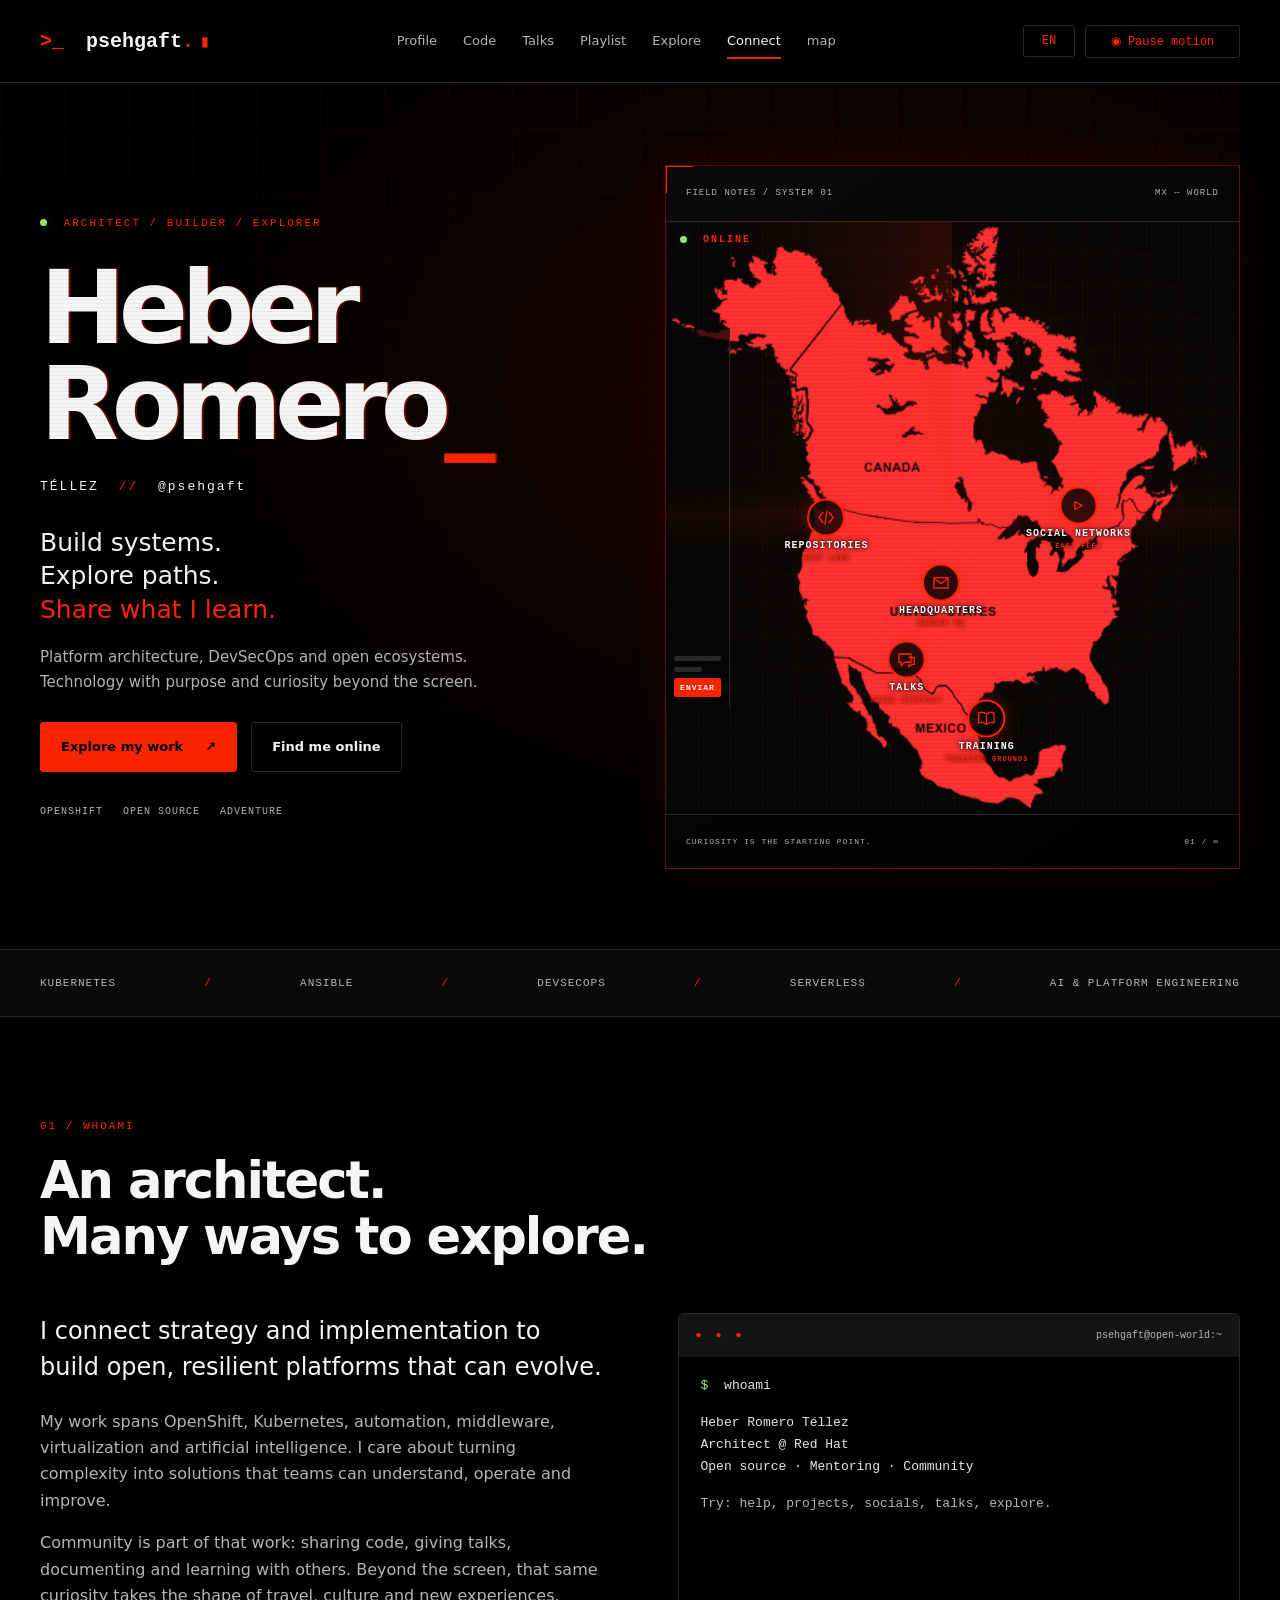
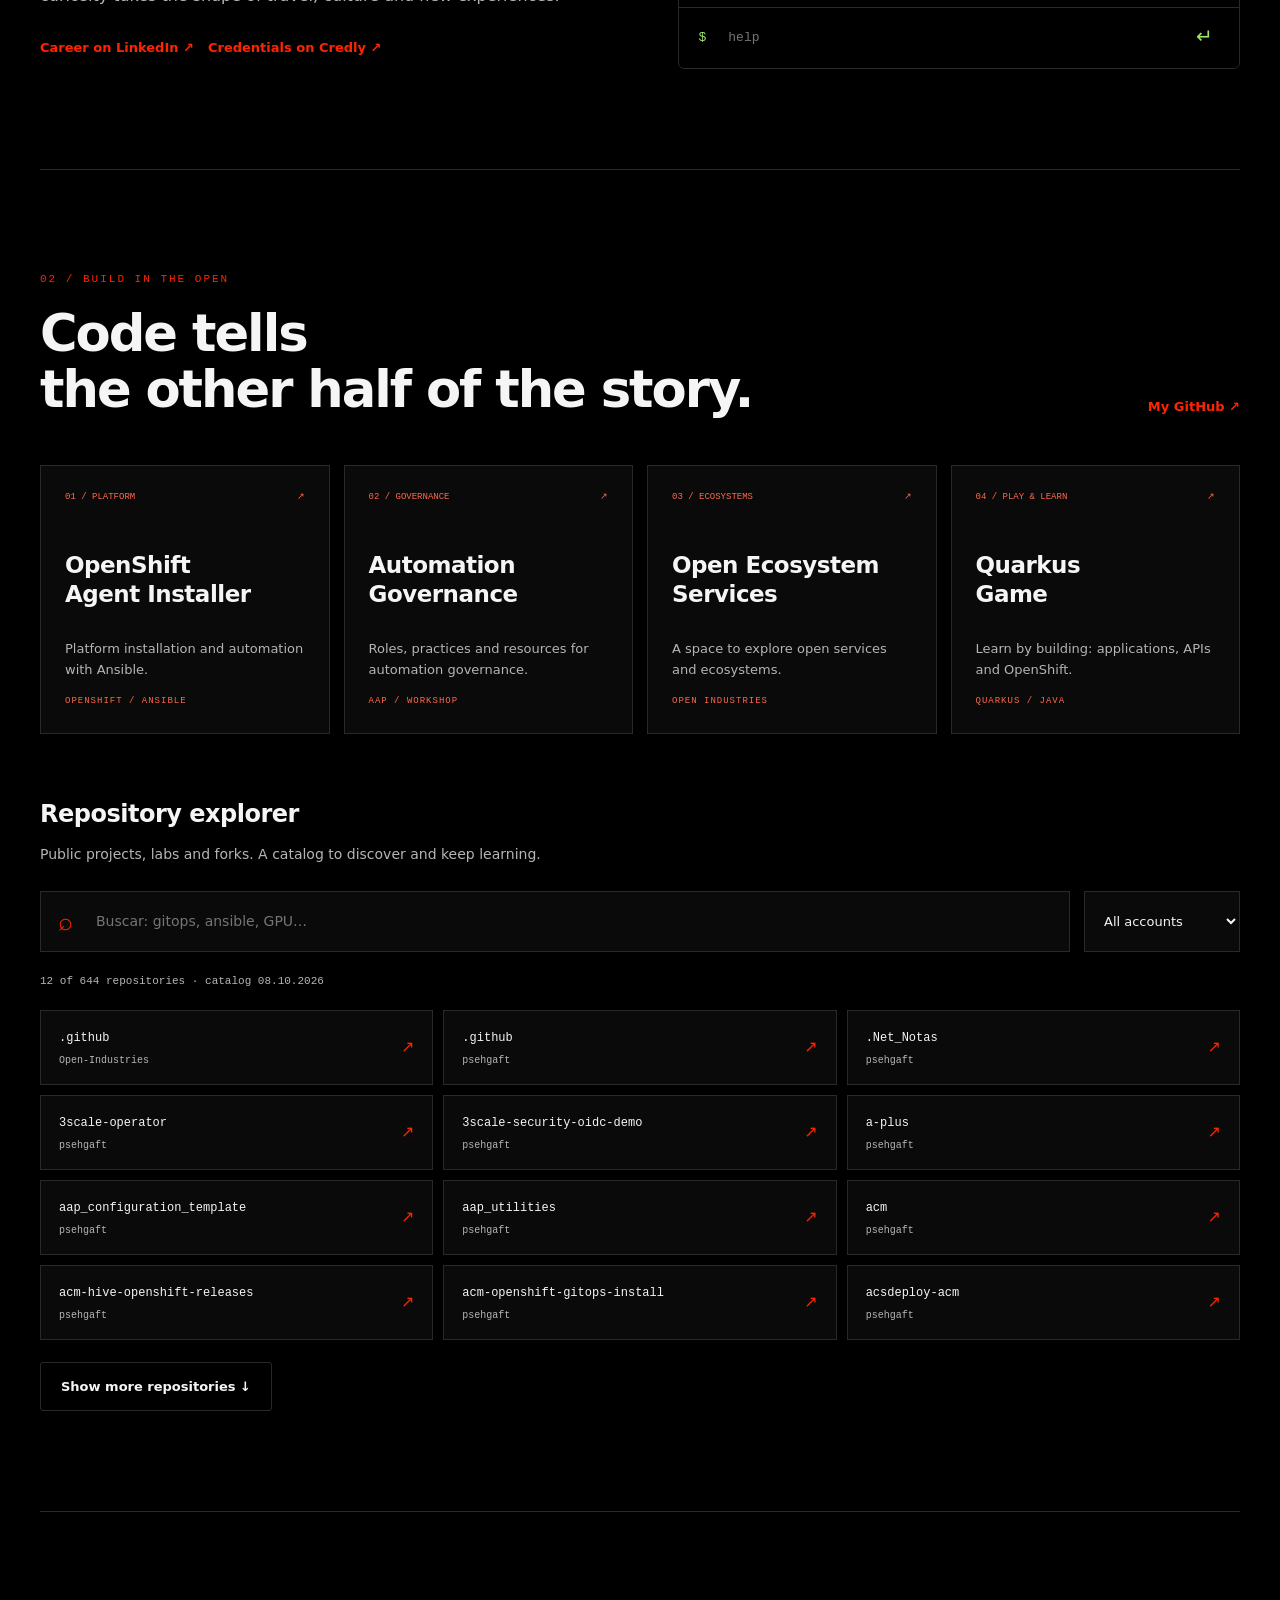
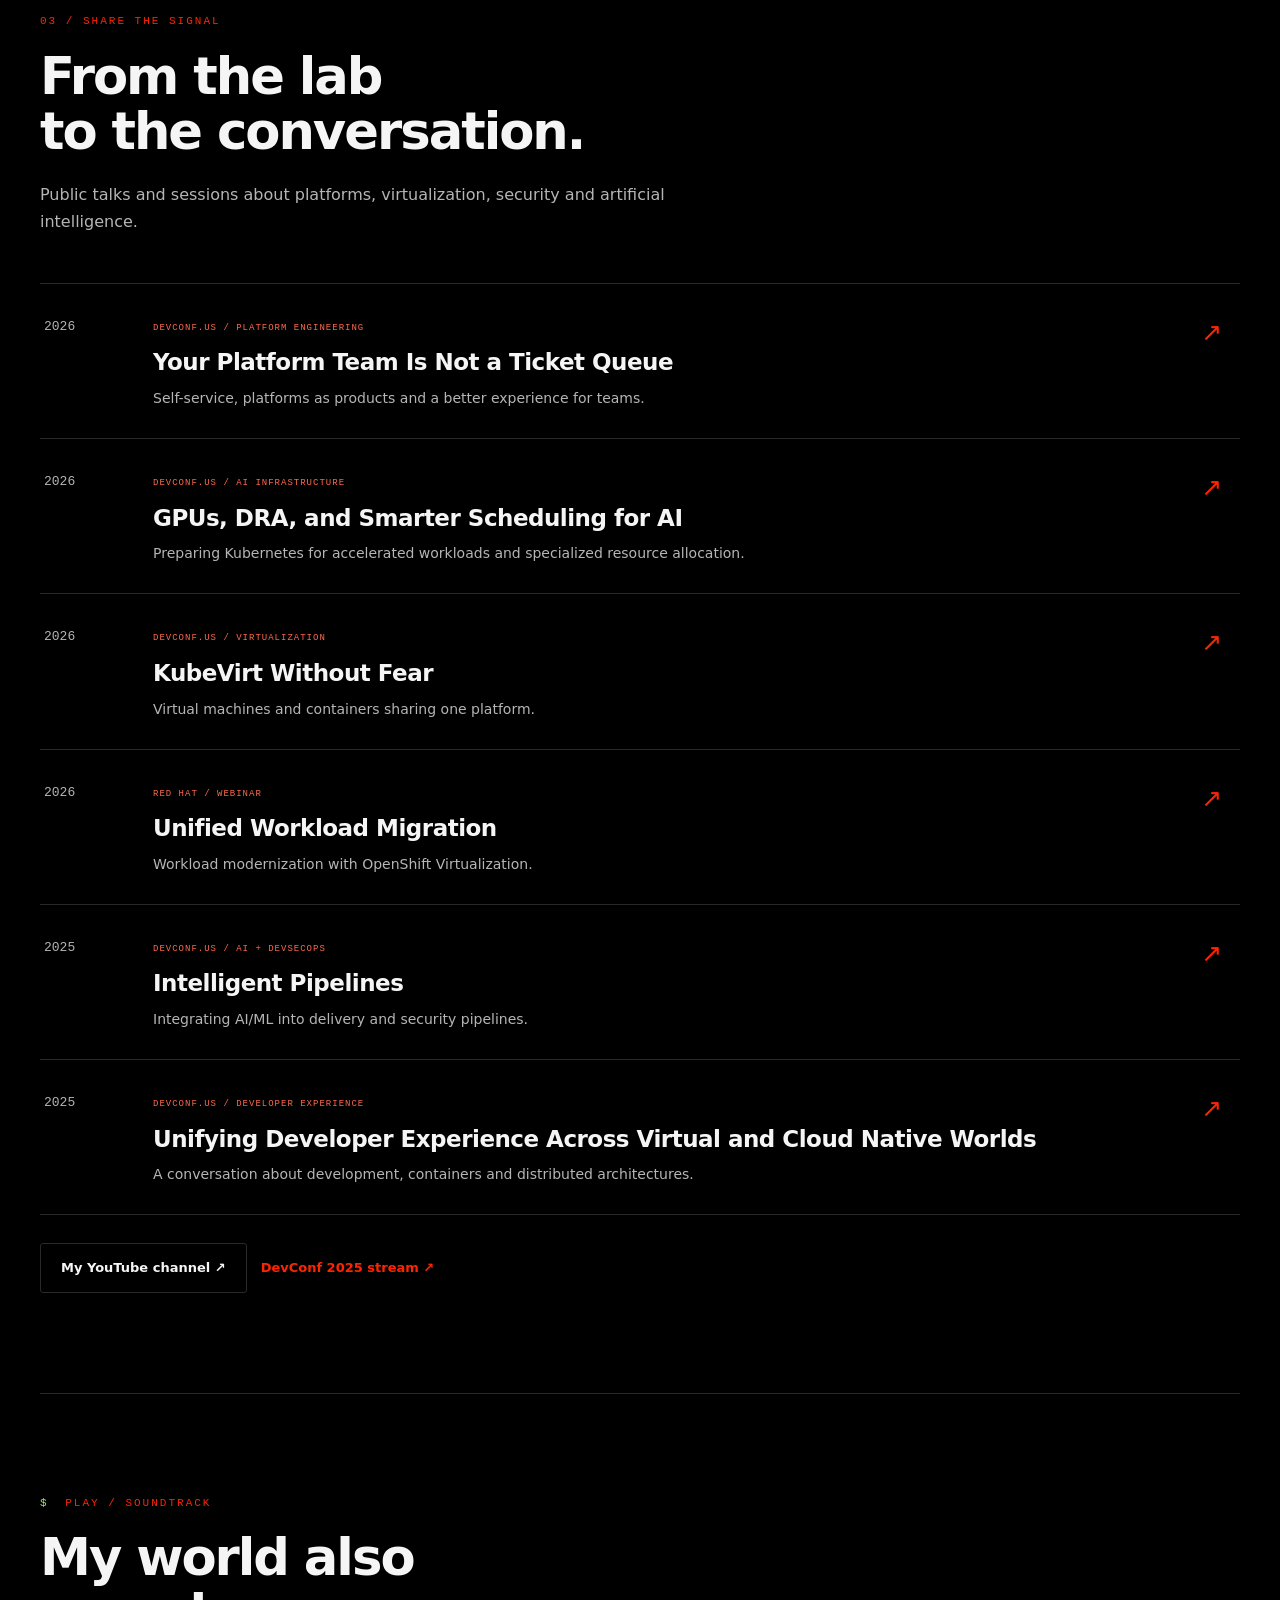
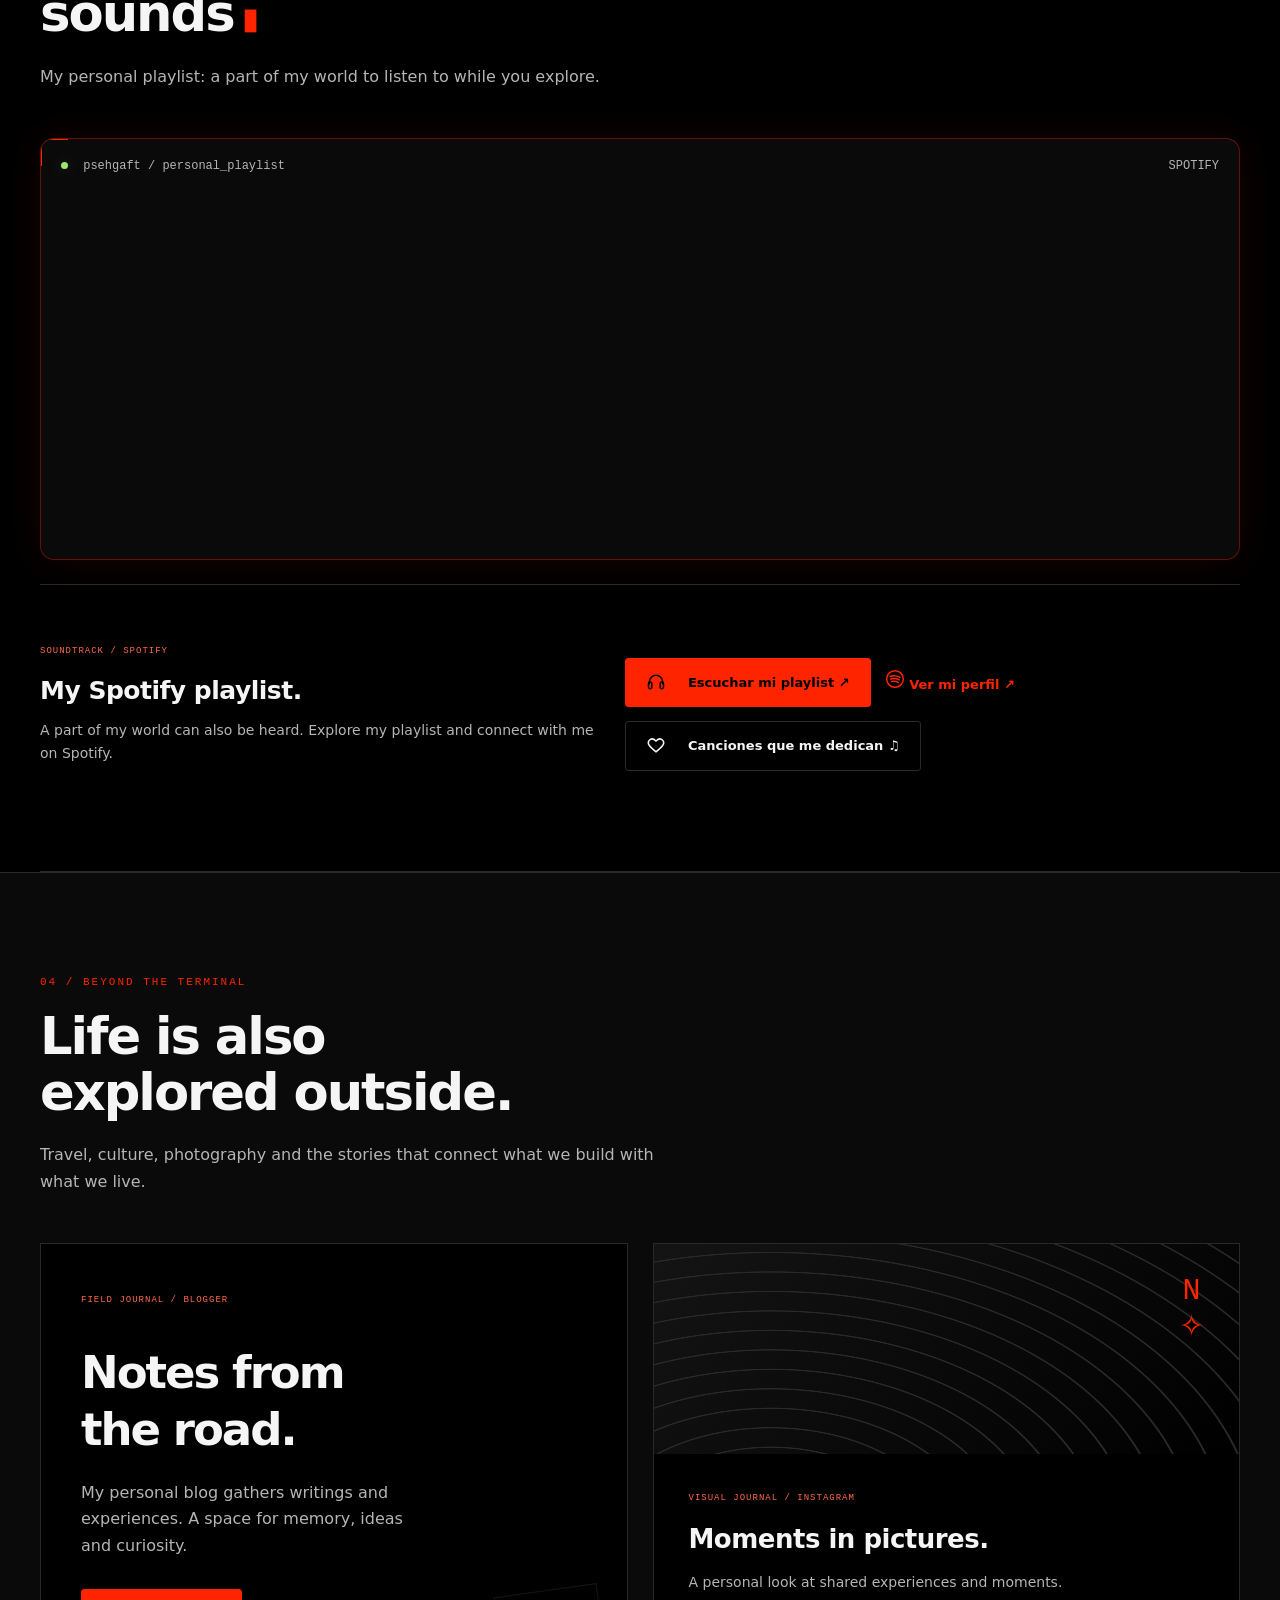
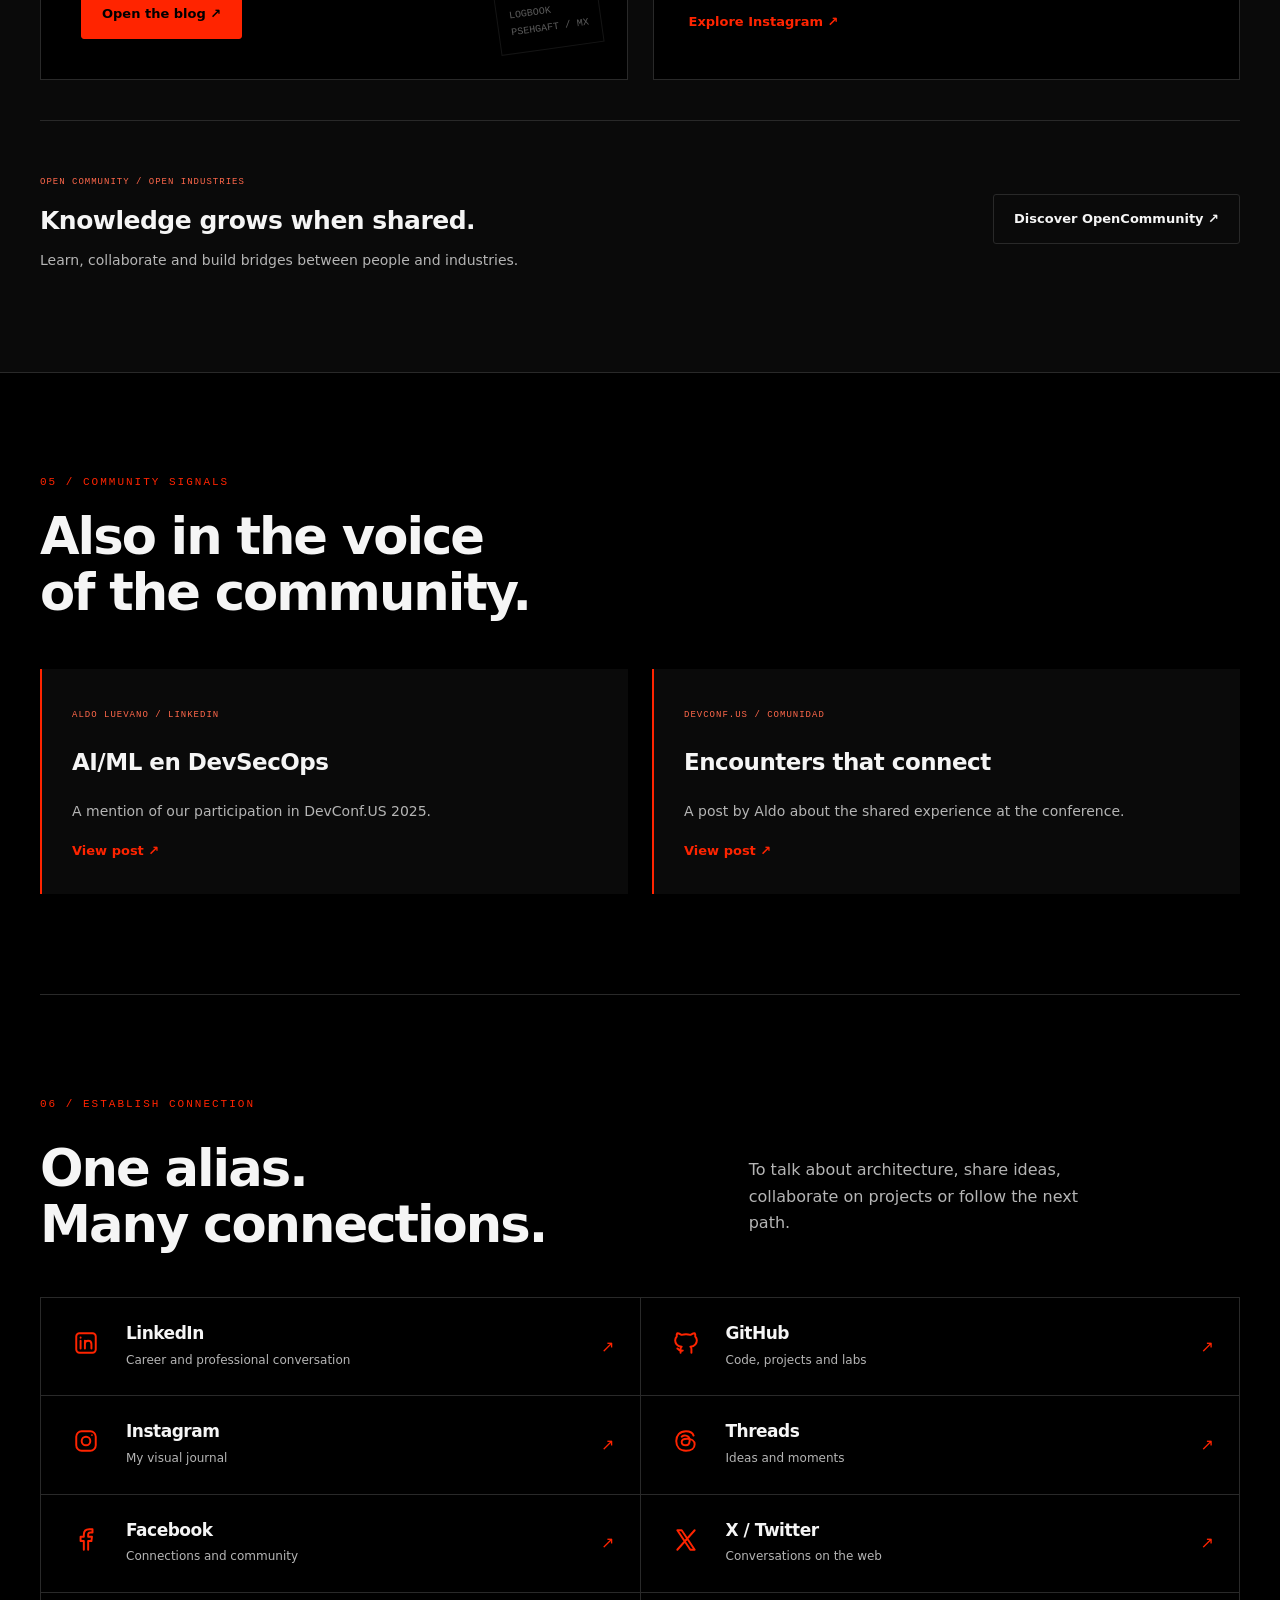
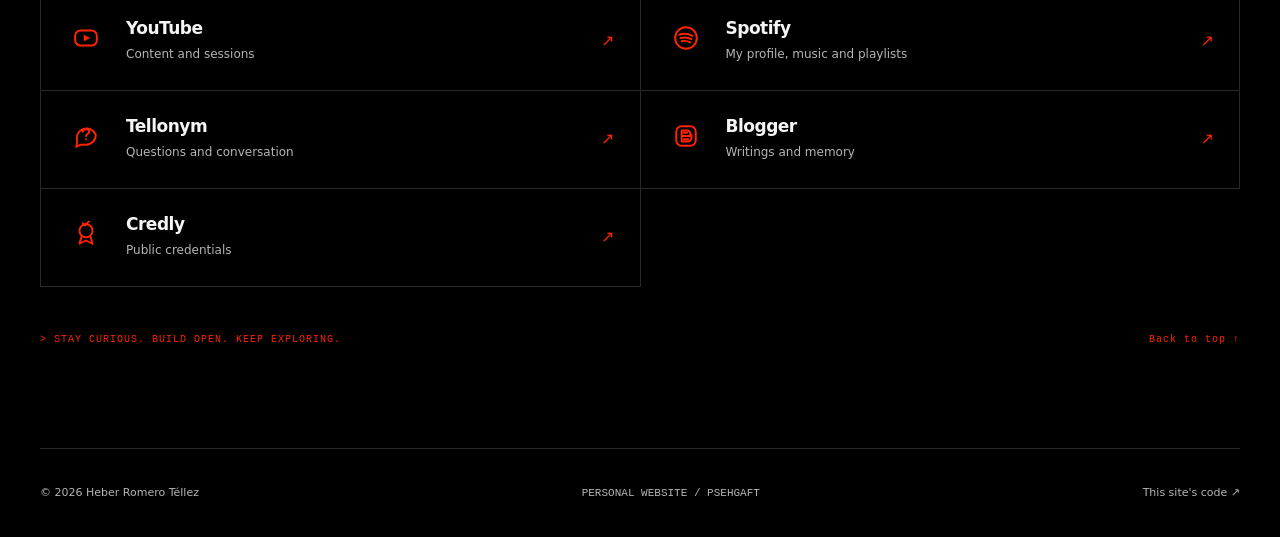
==== commit 960c80b9: "fix nav data-aria leak + hero map preview (demo style)" ====
--- a/index.html
+++ b/index.html
@@ -19,10 +19,10 @@
 <div class="crt-scanlines" aria-hidden="true"></div><div class="pointer-halo" aria-hidden="true"></div>
 <div class="scroll-progress" aria-hidden="true"></div>
 <a class="skip" href="#main" data-en="Skip to content" data-fr="Aller au contenu" data-de="Zum Inhalt springen">Saltar al contenido</a>
-<header class="site-header"><div class="wrap nav"><a class="brand" href="#" aria-label="Heber Romero, inicio" data-aria-en="Heber Romero, home" data-aria-fr="Heber Romero, accueil" data-aria-de="Heber Romero, Startseite"><span class="brand-icon">&gt;_</span> psehgaft<span class="brand-dot">.</span><span class="terminal-cursor brand-cursor" aria-hidden="true">▮</span></a><nav aria-label="Principal"> data-aria-en="Primary" data-aria-fr="Principal" data-aria-de="Hauptnavigation"<a href="#perfil" data-en="Profile" data-fr="Profil" data-de="Profil">Perfil</a><a href="#proyectos" data-en="Code" data-fr="Code" data-de="Code">Código</a><a href="#charlas" data-en="Talks" data-fr="Conférences" data-de="Vorträge">Charlas</a><a href="#playlist" data-en="Playlist" data-fr="Playlist" data-de="Playlist">Playlist</a><a href="#explorar" data-en="Explore" data-fr="Explorer" data-de="Entdecken">Explorar</a><a href="#conectar" data-en="Connect" data-fr="Contact" data-de="Kontakt">Conectar</a><a href="mapa.html" data-en="map" data-fr="carte" data-de="Karte">mapa</a></nav><div class="header-actions"><button id="lang" class="theme-button" type="button" aria-label="Change language"><span>ES</span></button><button id="theme" class="theme-button" type="button" aria-label="Pausar movimiento" aria-pressed="true">◉ <span>Pausar movimiento</span></button></div></div></header>
+<header class="site-header"><div class="wrap nav"><a class="brand" href="#" aria-label="Heber Romero, inicio" data-aria-en="Heber Romero, home" data-aria-fr="Heber Romero, accueil" data-aria-de="Heber Romero, Startseite"><span class="brand-icon">&gt;_</span> psehgaft<span class="brand-dot">.</span><span class="terminal-cursor brand-cursor" aria-hidden="true">▮</span></a><nav aria-label="Principal" data-aria-en="Primary" data-aria-fr="Principal" data-aria-de="Hauptnavigation"><a href="#perfil" data-en="Profile" data-fr="Profil" data-de="Profil">Perfil</a><a href="#proyectos" data-en="Code" data-fr="Code" data-de="Code">Código</a><a href="#charlas" data-en="Talks" data-fr="Conférences" data-de="Vorträge">Charlas</a><a href="#playlist" data-en="Playlist" data-fr="Playlist" data-de="Playlist">Playlist</a><a href="#explorar" data-en="Explore" data-fr="Explorer" data-de="Entdecken">Explorar</a><a href="#conectar" data-en="Connect" data-fr="Contact" data-de="Kontakt">Conectar</a><a href="mapa.html" data-en="map" data-fr="carte" data-de="Karte">mapa</a></nav><div class="header-actions"><button id="lang" class="theme-button" type="button" aria-label="Change language"><span>ES</span></button><button id="theme" class="theme-button" type="button" aria-label="Pausar movimiento" aria-pressed="true">◉ <span>Pausar movimiento</span></button></div></div></header>
 <main id="main">
 <section class="hero wrap" aria-labelledby="hero-title"><div class="hero-copy"><p class="eyebrow" data-en="<span class='status-dot'></span> ARCHITECT / BUILDER / EXPLORER" data-fr="<span class='status-dot'></span> ARCHITECTE / BÂTISSEUR / EXPLORATEUR" data-de="<span class='status-dot'></span> ARCHITEKT / ERBAUER / ENTDECKER"><span class="status-dot"></span> ARCHITECT / BUILDER / EXPLORER</p><h1 id="hero-title">Heber<br>Romero<span class="accent">_</span></h1><p class="surname mono">TÉLLEZ <span>//</span> @psehgaft</p><p class="hero-lead" data-en="Build systems.<br>Explore paths.<br><span>Share what I learn.</span>" data-fr="Construire des systèmes.<br>Explorer des chemins.<br><span>Partager ce que j'apprends.</span>" data-de="Systeme bauen.<br>Wege erkunden.<br><span>Teilen, was ich lerne.</span>">Construir sistemas.<br>Explorar caminos.<br><span>Compartir lo aprendido.</span></p><p class="hero-description" data-en="Platform architecture, DevSecOps and open ecosystems. Technology with purpose and curiosity beyond the screen." data-fr="Architecture de plateformes, DevSecOps et écosystèmes ouverts. Une technologie avec du sens et une curiosité qui va au-delà de l'écran." data-de="Plattformarchitektur, DevSecOps und offene Ökosysteme. Technologie mit Sinn und Neugier über den Bildschirm hinaus.">Arquitectura de plataformas, DevSecOps y ecosistemas abiertos. Tecnología con propósito y curiosidad más allá de la pantalla.</p><div class="actions"><a class="button primary" href="#proyectos" data-en="Explore my work <span aria-hidden='true'>↗</span>" data-fr="Explorer mon travail <span aria-hidden='true'>↗</span>" data-de="Meine Arbeit entdecken <span aria-hidden='true'>↗</span>">Explorar mi trabajo <span aria-hidden="true">↗</span></a><a class="button" href="#conectar" data-en="Find me online" data-fr="Me trouver en ligne" data-de="Mich online finden">Encontrarme en la red</a></div><div class="hero-tags mono"><span>OPENSHIFT</span><span>OPEN SOURCE</span><span>ADVENTURE</span></div></div>
-<a class="hero-visual-link" href="mapa.html" aria-label="Abrir el mapa interactivo" data-en-aria="Open the interactive map" data-fr-aria="Ouvrir la carte interactive" data-de-aria="Interaktive Karte öffnen"><div class="hero-visual"><div class="visual-label mono"><span data-en="FIELD NOTES / SYSTEM 01" data-fr="NOTES DE TERRAIN / SYSTÈME 01" data-de="FELDNOTIZEN / SYSTEM 01">FIELD NOTES / SYSTEM 01</span><span data-en="MX ↔ WORLD" data-fr="MX ↔ MONDE" data-de="MX ↔ WELT">MX ↔ WORLD</span></div><svg class="landscape" viewBox="0 0 620 600" role="img" aria-label="Ilustración de montañas y rutas con una cuadrícula de navegación" data-aria-en="Illustration of mountains and routes with a navigation grid" data-aria-fr="Illustration de montagnes et d'itinéraires avec une grille de navigation" data-aria-de="Illustration von Bergen und Routen mit Navigationsraster"><defs><pattern id="grid" width="40" height="40" patternUnits="userSpaceOnUse"><path d="M40 0H0V40" fill="none" stroke="currentColor" stroke-width=".5"/></pattern><linearGradient id="fade" x2="0" y2="1"><stop stop-color="currentColor" stop-opacity=".15"/><stop offset="1" stop-color="currentColor" stop-opacity="0"/></linearGradient></defs><rect width="620" height="600" fill="url(#grid)" opacity=".25"/><g fill="none" stroke="currentColor" opacity=".2"><circle cx="330" cy="260" r="180"/><circle cx="330" cy="260" r="140"/><circle cx="330" cy="260" r="100"/><path d="M330 30v460M80 260h500"/></g><circle cx="410" cy="168" r="47" fill="url(#fade)" stroke="currentColor" opacity=".6"/><path d="M0 440L100 330L158 385L290 192L368 310L413 271L620 470V600H0Z" fill="url(#fade)"/><g fill="none" stroke="currentColor"><path d="M0 440L100 330L158 385L290 192L368 310L413 271L620 470" stroke-width="2"/><path d="M202 322L245 300L290 192L322 295L350 286M100 330L122 438L158 385M290 192L264 405L368 310M413 271L463 427L620 470" opacity=".5"/><path d="M0 490Q160 432 290 490T620 486M0 515Q160 457 290 515T620 511M0 540Q160 482 290 540T620 536M0 565Q160 507 290 565T620 561" opacity=".25"/><path d="M80 500C175 486 153 433 240 414S347 378 370 350" stroke-dasharray="5 7" stroke-width="2"/></g><circle cx="80" cy="500" r="5" fill="currentColor"/><circle cx="370" cy="350" r="5" fill="currentColor"/><g fill="currentColor" font-family="monospace" font-size="11"><text x="305" y="184">EXPLORE / BUILD</text><text x="88" y="520">START HERE</text><text x="40" y="60">N ↑</text></g></svg><div class="visual-footer mono"><span data-en="CURIOSITY IS THE STARTING POINT." data-fr="LA CURIOSITÉ EST LE POINT DE DÉPART." data-de="NEUGIER IST DER AUSGANGSPUNKT.">LA CURIOSIDAD ES EL PUNTO DE PARTIDA.</span><span>01 / ∞</span></div></div></a>
+<a class="hero-visual-link" href="mapa.html" aria-label="Abrir el mapa interactivo" data-en-aria="Open the interactive map" data-fr-aria="Ouvrir la carte interactive" data-de-aria="Interaktive Karte öffnen"><div class="hero-visual"><div class="visual-label mono"><span data-en="FIELD NOTES / SYSTEM 01" data-fr="NOTES DE TERRAIN / SYSTÈME 01" data-de="FELDNOTIZEN / SYSTEM 01">FIELD NOTES / SYSTEM 01</span><span data-en="MX ↔ WORLD" data-fr="MX ↔ MONDE" data-de="MX ↔ WELT">MX ↔ WORLD</span></div><div class="map-preview" role="img" aria-label="Vista previa del mapa interactivo: cinco distritos sobre Norteamérica" data-en-aria="Interactive map preview: five districts across North America" data-fr-aria="Aperçu de la carte interactive : cinq districts en Amérique du Nord" data-de-aria="Vorschau der interaktiven Karte: fünf Distrikte in Nordamerika"><img class="map-preview-img" src="[data-uri]" alt="" aria-hidden="true"><span class="map-preview-online"><span class="status-dot"></span> ONLINE</span><span class="map-preview-dm" aria-hidden="true"><span class="map-preview-dm-line"></span><span class="map-preview-dm-line short"></span><em>ENVIAR</em></span><span class="map-preview-sweep" aria-hidden="true"></span><span class="map-preview-pin" style="--x:28%;--y:52%"><span class="map-pin-badge"><svg viewBox="-20 -20 40 40" aria-hidden="true"><path d="M-5-10L-13 0l8 10M5-10L13 0 5 10M2-13L-2 13"/></svg></span><b data-en="REPOSITORIES" data-fr="DÉPÔTS" data-de="REPOSITORIES">REPOSITORIOS</b><small>WEST LABS</small></span><span class="map-preview-pin" style="--x:72%;--y:50%"><span class="map-pin-badge"><svg viewBox="-20 -20 40 40" aria-hidden="true"><path d="M-7-7L7 0M-7 7L7 0M-7-7V7"/></svg></span><b data-en="SOCIAL NETWORKS" data-fr="RÉSEAUX SOCIAUX" data-de="SOZIALE NETZWERKE">REDES SOCIALES</b><small>EAST FEED</small></span><span class="map-preview-pin" style="--x:48%;--y:63%"><span class="map-pin-badge"><svg viewBox="-20 -20 40 40" aria-hidden="true"><path d="M-13-9H13V10H-13ZM-12-7L0 2 12-7"/></svg></span><b data-en="HEADQUARTERS" data-fr="QUARTIER GÉNÉRAL" data-de="HAUPTQUARTIER">CUARTEL GENERAL</b><small>BORDER HQ</small></span><span class="map-preview-pin" style="--x:42%;--y:76%"><span class="map-pin-badge"><svg viewBox="-20 -20 40 40" aria-hidden="true"><path d="M-14-10H8V5H-3L-10 11V5H-14ZM4-4H14V9H9L4 13V9"/></svg></span><b data-en="TALKS" data-fr="CONFÉRENCES" data-de="VORTRÄGE">PLÁTICAS</b><small>STAGE DISTRICT</small></span><span class="map-preview-pin" style="--x:56%;--y:86%"><span class="map-pin-badge"><svg viewBox="-20 -20 40 40" aria-hidden="true"><path d="M0-10V12M0-8C-5-12-10-12-14-10V8C-9 6-4 7 0 11M0-8C5-12 10-12 14-10V8C9 6 4 7 0 11"/></svg></span><b data-en="TRAINING" data-fr="FORMATION" data-de="TRAINING">ENTRENAMIENTO</b><small>TRAINING GROUNDS</small></span></div><div class="visual-footer mono"><span data-en="CURIOSITY IS THE STARTING POINT." data-fr="LA CURIOSITÉ EST LE POINT DE DÉPART." data-de="NEUGIER IST DER AUSGANGSPUNKT.">LA CURIOSIDAD ES EL PUNTO DE PARTIDA.</span><span>01 / ∞</span></div></div></a>
 </section>
 <div class="skill-strip" aria-label="Áreas de trabajo" data-aria-en="Work areas" data-aria-fr="Domaines de travail" data-aria-de="Arbeitsbereiche"><div class="wrap mono"><span>KUBERNETES</span><span class="separator">/</span><span>ANSIBLE</span><span class="separator">/</span><span>DEVSECOPS</span><span class="separator">/</span><span>SERVERLESS</span><span class="separator">/</span><span>AI & PLATFORM ENGINEERING</span></div></div>
 <section id="perfil" class="section wrap"><div class="section-heading"><p class="eyebrow" data-en="01 / WHOAMI" data-fr="01 / QUI SUIS-JE" data-de="01 / WER BIN ICH">01 / WHOAMI</p><h2 data-en="An architect.<br>Many ways to explore." data-fr="Un architecte.<br>Bien des façons d'explorer." data-de="Ein Architekt.<br>Viele Wege zu erkunden.">Un arquitecto.<br>Muchas formas de explorar.</h2></div><div class="profile-grid"><div class="profile-text"><p class="large-copy" data-en="I connect strategy and implementation to build open, resilient platforms that can evolve." data-fr="Je relie stratégie et mise en œuvre pour construire des plateformes ouvertes, résilientes et capables d'évoluer." data-de="Ich verbinde Strategie und Umsetzung, um offene, resiliente Plattformen zu bauen, die sich weiterentwickeln können.">Conecto estrategia e implementación para construir plataformas abiertas, resilientes y capaces de evolucionar.</p><p data-en="My work spans OpenShift, Kubernetes, automation, middleware, virtualization and artificial intelligence. I care about turning complexity into solutions that teams can understand, operate and improve." data-fr="Mon travail traverse OpenShift, Kubernetes, l'automatisation, le middleware, la virtualisation et l'intelligence artificielle. Je veux transformer la complexité en solutions que les équipes peuvent comprendre, exploiter et améliorer." data-de="Meine Arbeit umfasst OpenShift, Kubernetes, Automatisierung, Middleware, Virtualisierung und künstliche Intelligenz. Mir geht es darum, Komplexität in Lösungen zu verwandeln, die Teams verstehen, betreiben und verbessern können.">Mi trabajo cruza OpenShift, Kubernetes, automatización, middleware, virtualización e inteligencia artificial. Me interesa convertir la complejidad en soluciones que los equipos puedan entender, operar y mejorar.</p><p data-en="Community is part of that work: sharing code, giving talks, documenting and learning with others. Beyond the screen, that same curiosity takes the shape of travel, culture and new experiences." data-fr="La communauté fait partie de ce travail : partager du code, donner des conférences, documenter et apprendre avec les autres. Hors écran, cette même curiosité prend la forme de voyages, de culture et de nouvelles expériences." data-de="Community gehört zu dieser Arbeit: Code teilen, Vorträge halten, dokumentieren und mit anderen lernen. Abseits des Bildschirms nimmt dieselbe Neugier die Form von Reisen, Kultur und neuen Erfahrungen an.">La comunidad es parte de ese trabajo: compartir código, dar charlas, documentar y aprender con otras personas. Fuera de la pantalla, esa misma curiosidad toma la forma de viajes, cultura y nuevas experiencias.</p><div class="actions"><a class="text-link" href="https://www.linkedin.com/in/psehgaft/" target="_blank" rel="noopener noreferrer" data-en="Career on LinkedIn ↗" data-fr="Parcours sur LinkedIn ↗" data-de="Werdegang auf LinkedIn ↗">Trayectoria en LinkedIn ↗</a><a class="text-link" href="https://www.credly.com/users/psehgaft/badges" target="_blank" rel="noopener noreferrer" data-en="Credentials on Credly ↗" data-fr="Certifications sur Credly ↗" data-de="Zertifikate auf Credly ↗">Credenciales en Credly ↗</a></div></div><aside class="terminal" aria-label="Terminal interactiva de navegación" data-aria-en="Interactive navigation terminal" data-aria-fr="Terminal de navigation interactif" data-aria-de="Interaktives Navigationsterminal"><div class="terminal-bar"><span class="terminal-dots" aria-hidden="true">● ● ●</span><span class="mono">psehgaft@open-world:~</span></div><div id="terminal-output" class="terminal-output" role="log" aria-live="polite"><p><span class="prompt">$</span> whoami</p><p data-en="Heber Romero Téllez<br>Architect @ Red Hat<br>Open source · Mentoring · Community" data-fr="Heber Romero Téllez<br>Architecte @ Red Hat<br>Open source · Mentorat · Communauté" data-de="Heber Romero Téllez<br>Architekt @ Red Hat<br>Open Source · Mentoring · Community">Heber Romero Téllez<br>Architect @ Red Hat<br>Open source · Mentoría · Comunidad</p><p class="terminal-muted" data-en="Try: help, projects, socials, talks, explore." data-fr="Essayez : help, projets, reseaux, conferences, explorer." data-de="Probier: help, projekte, netzwerke, vortraege, entdecken.">Prueba: help, proyectos, redes, charlas, explorar.</p></div><form id="terminal-form" class="terminal-form"><label class="prompt" for="command">$</label><input id="command" name="command" placeholder="help" autocomplete="off" spellcheck="false" aria-label="Comando de navegación" data-aria-en="Navigation command" data-aria-fr="Commande de navigation" data-aria-de="Navigationsbefehl"><button type="submit" aria-label="Ejecutar comando" data-aria-en="Run command" data-aria-fr="Exécuter la commande" data-aria-de="Befehl ausführen">↵</button></form><noscript><p data-en="Use the main menu to navigate." data-fr="Utilisez le menu principal pour naviguer." data-de="Nutze das Hauptmenü zur Navigation.">Usa el menú principal para navegar.</p></noscript></aside></div></section>
--- a/assets/style.css
+++ b/assets/style.css
@@ -1,5 +1,5 @@
-:root{color-scheme:dark;--bg:#000000;--surface:#0a0a0a;--surface2:#141414;--ink:#f5f5f5;--muted:#b5b5b5;--accent:#ff2400;--accent-secondary:#ff2400;--signal:#9ce66c;--accent-dark:#000000;--line:#292929;--grid:rgba(255,36,0,.055)}:root[data-theme=expedition]{--bg:#000000;--surface:#0a0a0a;--surface2:#141414;--ink:#f5f5f5;--muted:#b5b5b5;--accent:#ff2400;--accent-secondary:#ff2400;--signal:#9ce66c;--accent-dark:#000000;--line:#292929;--grid:rgba(255,36,0,.055)}*{box-sizing:border-box}html{scroll-behavior:smooth;scroll-padding-top:100px}body{margin:0;background:var(--bg);color:var(--ink);font:16px/1.65 system-ui,-apple-system,BlinkMacSystemFont,'Segoe UI',sans-serif}body::before{content:'';position:absolute;inset:0 0 auto;height:1000px;z-index:-1;background-image:linear-gradient(var(--grid) 1px,transparent 1px),linear-gradient(90deg,var(--grid) 1px,transparent 1px);background-size:64px 64px;mask-image:linear-gradient(#000,transparent)}a{color:inherit;text-decoration:none}button,input,select{font:inherit}button{cursor:pointer}a,button,input,select{touch-action:manipulation}a:focus-visible,button:focus-visible,input:focus-visible,select:focus-visible{outline:2px solid var(--accent);outline-offset:5px}button:disabled{cursor:default}.wrap{width:min(1240px,calc(100% - 80px));margin:auto}.mono,.eyebrow,.tags{font-family:ui-monospace,SFMono-Regular,Consolas,monospace}.accent{color:var(--accent)}.site-header{position:sticky;top:0;z-index:10;background:var(--bg);border-bottom:1px solid var(--line)}.nav{min-height:82px;display:flex;align-items:center;justify-content:space-between;gap:20px}.brand{font-family:ui-monospace,monospace;font-size:20px;font-weight:700;white-space:nowrap}.brand-icon{color:var(--accent);padding-right:10px}.brand-dot{color:var(--accent)}nav{display:flex;gap:26px}nav a{font-size:13px;color:var(--muted)}nav a:hover{color:var(--accent)}.theme-button{border:1px solid var(--line);background:transparent;color:var(--accent);padding:8px 12px;font:12px ui-monospace,monospace;border-radius:3px}.hero{display:grid;grid-template-columns:1fr 1fr;gap:50px;align-items:center;padding-top:82px;padding-bottom:80px}.eyebrow{color:var(--accent);font-size:11px;letter-spacing:2px;margin:0 0 28px}.status-dot{display:inline-block;height:7px;width:7px;border-radius:50%;background:var(--signal);margin-right:8px;box-shadow:0 0 14px #9ce66c44}h1{font-size:clamp(70px,8vw,116px);line-height:.94;letter-spacing:-7px;font-weight:750;margin:0 0 24px}h2{font-size:clamp(34px,4vw,55px);line-height:1.09;letter-spacing:-2px;margin:0}h3{line-height:1.25;letter-spacing:-.5px}p{color:var(--muted)}.surname{font-size:13px;letter-spacing:2px;color:var(--ink)}.surname span{color:var(--accent);padding:0 10px}.hero-lead{font-size:25px;line-height:1.35;font-weight:500;color:var(--ink);margin:28px 0 18px}.hero-lead span{color:var(--accent)}.hero-description{max-width:470px;font-size:15px}.actions{display:flex;gap:14px;flex-wrap:wrap;align-items:center;margin-top:28px}.button{display:inline-flex;align-items:center;justify-content:center;gap:22px;background:transparent;color:var(--ink);border:1px solid var(--line);padding:13px 20px;font-size:13px;font-weight:650;border-radius:3px;transition:background .2s,border-color .2s}.button:hover{border-color:var(--accent);background:var(--surface2)}.primary{background:var(--accent);color:var(--accent-dark);border-color:var(--accent)}.primary:hover{background:var(--accent);filter:brightness(.92)}.hero-tags{display:flex;gap:20px;flex-wrap:wrap;font-size:10px;letter-spacing:1px;color:var(--muted);margin-top:32px}.hero-visual{border:1px solid var(--line);background:linear-gradient(145deg,var(--surface),var(--bg));position:relative}.visual-label,.visual-footer{padding:20px;display:flex;justify-content:space-between;gap:10px;font-size:9px;color:var(--muted);letter-spacing:1px}.visual-label{border-bottom:1px solid var(--line)}.visual-footer{border-top:1px solid var(--line);font-size:8px}.landscape{display:block;width:100%;color:var(--accent)}.landscape circle{color:var(--accent-secondary)}.landscape text{fill:var(--accent-secondary)}.skill-strip{border-block:1px solid var(--line);background:var(--surface)}.skill-strip .wrap{display:flex;justify-content:space-between;align-items:center;flex-wrap:wrap;gap:18px;padding-block:24px;font-size:11px;letter-spacing:1px;color:var(--muted)}.separator{color:var(--accent)}.section{padding-top:100px;padding-bottom:100px;border-bottom:1px solid var(--line)}.section-heading{margin-bottom:48px}.section-heading .eyebrow{margin-bottom:18px}.section-heading>p:last-child:not(.eyebrow){max-width:640px;margin-top:22px}.split{display:flex;justify-content:space-between;align-items:end;gap:30px}.text-link{color:var(--accent);font-size:13px;font-weight:600;text-underline-offset:5px}.text-link:hover{text-decoration:underline}.profile-grid{display:grid;grid-template-columns:1fr 1fr;gap:75px}.profile-text p{margin-top:0}.large-copy{font-size:24px;line-height:1.5;color:var(--ink)}.terminal{align-self:start;background:#000000;border:1px solid var(--line);border-radius:6px;overflow:hidden;font:13px/1.7 ui-monospace,monospace}.terminal-bar{display:flex;justify-content:space-between;gap:15px;background:var(--surface2);padding:13px 17px;color:var(--muted);font-size:10px}.terminal-dots{color:var(--accent-secondary);letter-spacing:4px}.terminal-output{height:250px;overflow:auto;padding:18px 22px;white-space:pre-wrap;overflow-wrap:anywhere}.terminal-output p{margin:0 0 15px;color:#e5e5e5}.terminal-output .terminal-muted{color:#b5b5b5}.prompt{color:var(--signal);padding-right:8px}.terminal-form{display:flex;gap:8px;align-items:center;border-top:1px solid var(--line);padding:12px 20px}.terminal-form input{min-width:0;flex:1;background:transparent;border:0;color:#f5f5f5;font:inherit;padding:6px}.terminal-form button{border:0;background:transparent;color:var(--signal);font-size:20px}.featured-grid{display:grid;grid-template-columns:repeat(4,1fr);gap:14px}.feature-card{background:var(--surface);border:1px solid var(--line);padding:24px;display:flex;flex-direction:column;transition:transform .2s,border-color .2s}.feature-card:hover{transform:translateY(-5px);border-color:var(--accent)}.card-top{display:flex;justify-content:space-between;font-size:9px;color:var(--accent-secondary)}.feature-card h3{font-size:23px;margin-top:46px;margin-bottom:16px}.feature-card p{font-size:13px;flex:1}.tags{font-size:9px;color:var(--accent-secondary);letter-spacing:1px}.catalog-header{margin-top:65px}.catalog-header h3{font-size:24px;margin-bottom:8px}.catalog-header p{font-size:14px}.filters{display:flex;gap:14px;margin-top:25px}.search-field{display:flex;align-items:center;gap:15px;flex:1;border:1px solid var(--line);background:var(--surface);padding:9px 17px}.search-field>span{font-size:25px;color:var(--accent)}input,select{color:var(--ink)}.search-field input{background:none;border:0;min-width:0;width:100%;padding:8px;font-size:14px}.owner-filter select{height:100%;padding:15px;background:var(--surface);border:1px solid var(--line);font-size:13px}.catalog-status{font-size:11px;color:var(--muted);margin:20px 0}.repo-grid{display:grid;grid-template-columns:repeat(3,minmax(0,1fr));gap:10px}.repo{display:flex;justify-content:space-between;align-items:center;gap:12px;border:1px solid var(--line);padding:18px;background:var(--surface);min-width:0}.repo:hover{border-color:var(--accent)}.repo h4{font:12px/1.5 ui-monospace,monospace;overflow-wrap:anywhere;margin:0}.repo p{font:10px ui-monospace,monospace;margin:8px 0 0}.repo>span{color:var(--accent)}#load-more{margin-top:22px}[hidden]{display:none!important}.talk-list{border-top:1px solid var(--line)}.talk{display:grid;grid-template-columns:85px 1fr 35px;gap:24px;align-items:start;border-bottom:1px solid var(--line);padding:28px 4px}.talk:hover h3{color:var(--accent)}.talk-year{font-size:13px;color:var(--muted);padding-top:4px}.talk h3{font-size:23px;margin:10px 0}.talk p{font-size:14px;margin:0}.arrow{color:var(--accent);font-size:25px}.expedition{background:var(--surface);border-block:1px solid var(--line)}.explore-grid{display:grid;grid-template-columns:1fr 1fr;gap:25px}.journal-card{border:1px solid var(--line);background:var(--bg);padding:40px;position:relative;overflow:hidden}.journal-card h3{font-size:45px;margin:35px 0 22px;letter-spacing:-2px}.journal-card p{max-width:350px;margin-bottom:30px}.journal-mark{border:1px solid var(--line);padding:12px;position:absolute;right:25px;bottom:30px;transform:rotate(-8deg);color:var(--muted);font-size:10px;opacity:.5}.photo-card{border:1px solid var(--line);background:var(--bg)}.contour-art{height:210px;position:relative;overflow:hidden;background:repeating-radial-gradient(ellipse at 20% 140%,transparent 0 19px,var(--line) 20px 21px,transparent 22px 31px),linear-gradient(135deg,var(--surface2),var(--bg))}.compass{position:absolute;right:35px;top:30px;color:var(--accent-secondary);font:30px ui-monospace,monospace;text-align:center}.photo-copy{padding:28px 35px}.photo-copy h3{font-size:26px;margin:15px 0}.photo-copy p{font-size:14px}.community-banner{display:flex;justify-content:space-between;align-items:center;gap:30px;padding-top:45px;margin-top:40px;border-top:1px solid var(--line)}.community-banner h3{font-size:25px;margin:13px 0}.community-banner p{font-size:14px;margin:0}.community-banner .button{flex-shrink:0}.mention-grid{display:grid;grid-template-columns:1fr 1fr;gap:24px}.mention{border-left:2px solid var(--accent);background:var(--surface);padding:30px}.mention h3{font-size:23px}.mention p{font-size:14px}.connect-heading{display:grid;grid-template-columns:1.3fr 1fr;gap:70px;align-items:end;margin-bottom:45px}.connect-heading>p{max-width:360px}.social-grid{display:grid;grid-template-columns:1fr 1fr;border-left:1px solid var(--line);border-top:1px solid var(--line)}.social{display:flex;align-items:center;gap:20px;padding:25px;border-right:1px solid var(--line);border-bottom:1px solid var(--line)}.social:hover{background:var(--surface)}.social-icon{font:22px ui-monospace,monospace;color:var(--accent-secondary);width:40px;text-align:center;flex-shrink:0}.social div{flex:1}.social h3{font-size:17px;margin:0}.social p{font-size:12px;margin:6px 0 0}.social>span:last-child{color:var(--accent)}.closing{display:flex;justify-content:space-between;gap:25px;flex-wrap:wrap;font-size:10px;letter-spacing:1px;color:var(--accent);padding-top:45px}.footer{display:flex;justify-content:space-between;gap:20px;flex-wrap:wrap;padding-top:35px;padding-bottom:35px;font-size:11px;color:var(--muted)}.skip{position:absolute;left:10px;top:-100px;z-index:50;background:var(--accent);color:var(--bg);padding:12px}.skip:focus{top:10px}.sr-only{position:absolute;width:1px;height:1px;padding:0;overflow:hidden;clip:rect(0,0,0,0);white-space:nowrap;border:0}::selection{background:var(--accent);color:var(--bg)}
-@media(min-width:1450px){.hero{padding-top:100px;padding-bottom:100px}}@media(max-width:1050px){.wrap{width:calc(100% - 48px)}nav{gap:17px}.hero{gap:25px}h1{font-size:82px}.featured-grid{grid-template-columns:repeat(2,1fr)}.profile-grid{gap:35px}.journal-mark{display:none}.skill-strip .wrap{justify-content:center}.separator{display:none}}@media(max-width:760px){.wrap{width:calc(100% - 36px)}.nav{flex-wrap:wrap;padding-block:15px;gap:15px}.brand{font-size:17px}.theme-button{margin-left:auto}.nav nav{order:3;width:100%;justify-content:space-between;gap:8px}.nav nav a{font-size:12px}.hero{grid-template-columns:1fr;padding-top:55px;padding-bottom:55px;gap:40px}h1{font-size:clamp(70px,17vw,105px);letter-spacing:-5px}.hero-visual{max-width:520px;width:100%}.landscape{max-height:410px}.hero-tags{gap:14px}.section{padding-top:65px;padding-bottom:65px}.profile-grid,.explore-grid,.mention-grid,.connect-heading{grid-template-columns:1fr;gap:30px}.section-heading{margin-bottom:32px}.split{align-items:start;flex-direction:column;gap:20px}.featured-grid{gap:10px}.feature-card{padding:19px}.feature-card h3{font-size:21px;margin-top:30px}.repo-grid{grid-template-columns:repeat(2,minmax(0,1fr))}.filters{flex-direction:column}.owner-filter select{width:100%}.talk{grid-template-columns:45px 1fr 20px;gap:14px}.talk h3{font-size:19px}.talk .tags{font-size:8px}.journal-card{padding:30px}.journal-card h3{font-size:38px}.community-banner{flex-direction:column;align-items:start}.connect-heading{gap:20px}.social{padding:20px 14px;gap:12px}.social-icon{width:25px;font-size:18px}.social p{font-size:11px}.social h3{font-size:15px}.footer{gap:15px}}@media(max-width:420px){.featured-grid,.social-grid,.repo-grid{grid-template-columns:1fr}.actions .button{width:100%}.visual-label{font-size:8px;padding:15px}.hero-tags{font-size:9px}.hero-lead{font-size:24px}.skill-strip .wrap{font-size:9px}.talk-year{font-size:11px}}@media(prefers-reduced-motion:reduce){html{scroll-behavior:auto}*,*::before,*::after{transition:none!important;animation:none!important}}
+:root{color-scheme:dark;--bg:#000000;--surface:#0a0a0a;--surface2:#141414;--ink:#f5f5f5;--muted:#b5b5b5;--accent:#ff2400;--accent-secondary:#ff2400;--signal:#9ce66c;--accent-dark:#000000;--line:#292929;--grid:rgba(255,36,0,.055)}:root[data-theme=expedition]{--bg:#000000;--surface:#0a0a0a;--surface2:#141414;--ink:#f5f5f5;--muted:#b5b5b5;--accent:#ff2400;--accent-secondary:#ff2400;--signal:#9ce66c;--accent-dark:#000000;--line:#292929;--grid:rgba(255,36,0,.055)}*{box-sizing:border-box}html{scroll-behavior:smooth;scroll-padding-top:100px}body{margin:0;background:var(--bg);color:var(--ink);font:16px/1.65 system-ui,-apple-system,BlinkMacSystemFont,'Segoe UI',sans-serif}body::before{content:'';position:absolute;inset:0 0 auto;height:1000px;z-index:-1;background-image:linear-gradient(var(--grid) 1px,transparent 1px),linear-gradient(90deg,var(--grid) 1px,transparent 1px);background-size:64px 64px;mask-image:linear-gradient(#000,transparent)}a{color:inherit;text-decoration:none}button,input,select{font:inherit}button{cursor:pointer}a,button,input,select{touch-action:manipulation}a:focus-visible,button:focus-visible,input:focus-visible,select:focus-visible{outline:2px solid var(--accent);outline-offset:5px}button:disabled{cursor:default}.wrap{width:min(1240px,calc(100% - 80px));margin:auto}.mono,.eyebrow,.tags{font-family:ui-monospace,SFMono-Regular,Consolas,monospace}.accent{color:var(--accent)}.site-header{position:sticky;top:0;z-index:10;background:var(--bg);border-bottom:1px solid var(--line)}.nav{min-height:82px;display:flex;align-items:center;justify-content:space-between;gap:20px}.brand{font-family:ui-monospace,monospace;font-size:20px;font-weight:700;white-space:nowrap}.brand-icon{color:var(--accent);padding-right:10px}.brand-dot{color:var(--accent)}nav{display:flex;gap:26px}nav a{font-size:13px;color:var(--muted)}nav a:hover{color:var(--accent)}.theme-button{border:1px solid var(--line);background:transparent;color:var(--accent);padding:8px 12px;font:12px ui-monospace,monospace;border-radius:3px}.header-actions{display:flex;gap:10px;align-items:center}.hero-visual-link{display:block;color:inherit}.hero-visual-link:hover .hero-visual{border-color:var(--accent)}#lang{min-width:52px;text-align:center}.hero{display:grid;grid-template-columns:1fr 1fr;gap:50px;align-items:center;padding-top:82px;padding-bottom:80px}.eyebrow{color:var(--accent);font-size:11px;letter-spacing:2px;margin:0 0 28px}.status-dot{display:inline-block;height:7px;width:7px;border-radius:50%;background:var(--signal);margin-right:8px;box-shadow:0 0 14px #9ce66c44}h1{font-size:clamp(70px,8vw,116px);line-height:.94;letter-spacing:-7px;font-weight:750;margin:0 0 24px}h2{font-size:clamp(34px,4vw,55px);line-height:1.09;letter-spacing:-2px;margin:0}h3{line-height:1.25;letter-spacing:-.5px}p{color:var(--muted)}.surname{font-size:13px;letter-spacing:2px;color:var(--ink)}.surname span{color:var(--accent);padding:0 10px}.hero-lead{font-size:25px;line-height:1.35;font-weight:500;color:var(--ink);margin:28px 0 18px}.hero-lead span{color:var(--accent)}.hero-description{max-width:470px;font-size:15px}.actions{display:flex;gap:14px;flex-wrap:wrap;align-items:center;margin-top:28px}.button{display:inline-flex;align-items:center;justify-content:center;gap:22px;background:transparent;color:var(--ink);border:1px solid var(--line);padding:13px 20px;font-size:13px;font-weight:650;border-radius:3px;transition:background .2s,border-color .2s}.button:hover{border-color:var(--accent);background:var(--surface2)}.primary{background:var(--accent);color:var(--accent-dark);border-color:var(--accent)}.primary:hover{background:var(--accent);filter:brightness(.92)}.hero-tags{display:flex;gap:20px;flex-wrap:wrap;font-size:10px;letter-spacing:1px;color:var(--muted);margin-top:32px}.hero-visual{border:1px solid var(--line);background:linear-gradient(145deg,var(--surface),var(--bg));position:relative}.visual-label,.visual-footer{padding:20px;display:flex;justify-content:space-between;gap:10px;font-size:9px;color:var(--muted);letter-spacing:1px}.visual-label{border-bottom:1px solid var(--line)}.visual-footer{border-top:1px solid var(--line);font-size:8px}.landscape{display:block;width:100%;color:var(--accent)}.landscape circle{color:var(--accent-secondary)}.landscape text{fill:var(--accent-secondary)}.skill-strip{border-block:1px solid var(--line);background:var(--surface)}.skill-strip .wrap{display:flex;justify-content:space-between;align-items:center;flex-wrap:wrap;gap:18px;padding-block:24px;font-size:11px;letter-spacing:1px;color:var(--muted)}.separator{color:var(--accent)}.section{padding-top:100px;padding-bottom:100px;border-bottom:1px solid var(--line)}.section-heading{margin-bottom:48px}.section-heading .eyebrow{margin-bottom:18px}.section-heading>p:last-child:not(.eyebrow){max-width:640px;margin-top:22px}.split{display:flex;justify-content:space-between;align-items:end;gap:30px}.text-link{color:var(--accent);font-size:13px;font-weight:600;text-underline-offset:5px}.text-link:hover{text-decoration:underline}.profile-grid{display:grid;grid-template-columns:1fr 1fr;gap:75px}.profile-text p{margin-top:0}.large-copy{font-size:24px;line-height:1.5;color:var(--ink)}.terminal{align-self:start;background:#000000;border:1px solid var(--line);border-radius:6px;overflow:hidden;font:13px/1.7 ui-monospace,monospace}.terminal-bar{display:flex;justify-content:space-between;gap:15px;background:var(--surface2);padding:13px 17px;color:var(--muted);font-size:10px}.terminal-dots{color:var(--accent-secondary);letter-spacing:4px}.terminal-output{height:250px;overflow:auto;padding:18px 22px;white-space:pre-wrap;overflow-wrap:anywhere}.terminal-output p{margin:0 0 15px;color:#e5e5e5}.terminal-output .terminal-muted{color:#b5b5b5}.prompt{color:var(--signal);padding-right:8px}.terminal-form{display:flex;gap:8px;align-items:center;border-top:1px solid var(--line);padding:12px 20px}.terminal-form input{min-width:0;flex:1;background:transparent;border:0;color:#f5f5f5;font:inherit;padding:6px}.terminal-form button{border:0;background:transparent;color:var(--signal);font-size:20px}.featured-grid{display:grid;grid-template-columns:repeat(4,1fr);gap:14px}.feature-card{background:var(--surface);border:1px solid var(--line);padding:24px;display:flex;flex-direction:column;transition:transform .2s,border-color .2s}.feature-card:hover{transform:translateY(-5px);border-color:var(--accent)}.card-top{display:flex;justify-content:space-between;font-size:9px;color:var(--accent-secondary)}.feature-card h3{font-size:23px;margin-top:46px;margin-bottom:16px}.feature-card p{font-size:13px;flex:1}.tags{font-size:9px;color:var(--accent-secondary);letter-spacing:1px}.catalog-header{margin-top:65px}.catalog-header h3{font-size:24px;margin-bottom:8px}.catalog-header p{font-size:14px}.filters{display:flex;gap:14px;margin-top:25px}.search-field{display:flex;align-items:center;gap:15px;flex:1;border:1px solid var(--line);background:var(--surface);padding:9px 17px}.search-field>span{font-size:25px;color:var(--accent)}input,select{color:var(--ink)}.search-field input{background:none;border:0;min-width:0;width:100%;padding:8px;font-size:14px}.owner-filter select{height:100%;padding:15px;background:var(--surface);border:1px solid var(--line);font-size:13px}.catalog-status{font-size:11px;color:var(--muted);margin:20px 0}.repo-grid{display:grid;grid-template-columns:repeat(3,minmax(0,1fr));gap:10px}.repo{display:flex;justify-content:space-between;align-items:center;gap:12px;border:1px solid var(--line);padding:18px;background:var(--surface);min-width:0}.repo:hover{border-color:var(--accent)}.repo h4{font:12px/1.5 ui-monospace,monospace;overflow-wrap:anywhere;margin:0}.repo p{font:10px ui-monospace,monospace;margin:8px 0 0}.repo>span{color:var(--accent)}#load-more{margin-top:22px}[hidden]{display:none!important}.talk-list{border-top:1px solid var(--line)}.talk{display:grid;grid-template-columns:85px 1fr 35px;gap:24px;align-items:start;border-bottom:1px solid var(--line);padding:28px 4px}.talk:hover h3{color:var(--accent)}.talk-year{font-size:13px;color:var(--muted);padding-top:4px}.talk h3{font-size:23px;margin:10px 0}.talk p{font-size:14px;margin:0}.arrow{color:var(--accent);font-size:25px}.expedition{background:var(--surface);border-block:1px solid var(--line)}.explore-grid{display:grid;grid-template-columns:1fr 1fr;gap:25px}.journal-card{border:1px solid var(--line);background:var(--bg);padding:40px;position:relative;overflow:hidden}.journal-card h3{font-size:45px;margin:35px 0 22px;letter-spacing:-2px}.journal-card p{max-width:350px;margin-bottom:30px}.journal-mark{border:1px solid var(--line);padding:12px;position:absolute;right:25px;bottom:30px;transform:rotate(-8deg);color:var(--muted);font-size:10px;opacity:.5}.photo-card{border:1px solid var(--line);background:var(--bg)}.contour-art{height:210px;position:relative;overflow:hidden;background:repeating-radial-gradient(ellipse at 20% 140%,transparent 0 19px,var(--line) 20px 21px,transparent 22px 31px),linear-gradient(135deg,var(--surface2),var(--bg))}.compass{position:absolute;right:35px;top:30px;color:var(--accent-secondary);font:30px ui-monospace,monospace;text-align:center}.photo-copy{padding:28px 35px}.photo-copy h3{font-size:26px;margin:15px 0}.photo-copy p{font-size:14px}.community-banner{display:flex;justify-content:space-between;align-items:center;gap:30px;padding-top:45px;margin-top:40px;border-top:1px solid var(--line)}.community-banner h3{font-size:25px;margin:13px 0}.community-banner p{font-size:14px;margin:0}.community-banner .button{flex-shrink:0}.mention-grid{display:grid;grid-template-columns:1fr 1fr;gap:24px}.mention{border-left:2px solid var(--accent);background:var(--surface);padding:30px}.mention h3{font-size:23px}.mention p{font-size:14px}.connect-heading{display:grid;grid-template-columns:1.3fr 1fr;gap:70px;align-items:end;margin-bottom:45px}.connect-heading>p{max-width:360px}.social-grid{display:grid;grid-template-columns:1fr 1fr;border-left:1px solid var(--line);border-top:1px solid var(--line)}.social{display:flex;align-items:center;gap:20px;padding:25px;border-right:1px solid var(--line);border-bottom:1px solid var(--line)}.social:hover{background:var(--surface)}.social-icon{font:22px ui-monospace,monospace;color:var(--accent-secondary);width:40px;text-align:center;flex-shrink:0}.social div{flex:1}.social h3{font-size:17px;margin:0}.social p{font-size:12px;margin:6px 0 0}.social>span:last-child{color:var(--accent)}.closing{display:flex;justify-content:space-between;gap:25px;flex-wrap:wrap;font-size:10px;letter-spacing:1px;color:var(--accent);padding-top:45px}.footer{display:flex;justify-content:space-between;gap:20px;flex-wrap:wrap;padding-top:35px;padding-bottom:35px;font-size:11px;color:var(--muted)}.skip{position:absolute;left:10px;top:-100px;z-index:50;background:var(--accent);color:var(--bg);padding:12px}.skip:focus{top:10px}.sr-only{position:absolute;width:1px;height:1px;padding:0;overflow:hidden;clip:rect(0,0,0,0);white-space:nowrap;border:0}::selection{background:var(--accent);color:var(--bg)}
+@media(min-width:1450px){.hero{padding-top:100px;padding-bottom:100px}}@media(max-width:1050px){.wrap{width:calc(100% - 48px)}nav{gap:17px}.hero{gap:25px}h1{font-size:82px}.featured-grid{grid-template-columns:repeat(2,1fr)}.profile-grid{gap:35px}.journal-mark{display:none}.skill-strip .wrap{justify-content:center}.separator{display:none}}@media(max-width:760px){.wrap{width:calc(100% - 36px)}.nav{flex-wrap:wrap;padding-block:15px;gap:15px}.brand{font-size:17px}.header-actions{margin-left:auto}.nav nav{order:3;width:100%;justify-content:space-between;gap:8px}.nav nav a{font-size:12px}.hero{grid-template-columns:1fr;padding-top:55px;padding-bottom:55px;gap:40px}h1{font-size:clamp(70px,17vw,105px);letter-spacing:-5px}.hero-visual{max-width:520px;width:100%}.landscape{max-height:410px}.hero-tags{gap:14px}.section{padding-top:65px;padding-bottom:65px}.profile-grid,.explore-grid,.mention-grid,.connect-heading{grid-template-columns:1fr;gap:30px}.section-heading{margin-bottom:32px}.split{align-items:start;flex-direction:column;gap:20px}.featured-grid{gap:10px}.feature-card{padding:19px}.feature-card h3{font-size:21px;margin-top:30px}.repo-grid{grid-template-columns:repeat(2,minmax(0,1fr))}.filters{flex-direction:column}.owner-filter select{width:100%}.talk{grid-template-columns:45px 1fr 20px;gap:14px}.talk h3{font-size:19px}.talk .tags{font-size:8px}.journal-card{padding:30px}.journal-card h3{font-size:38px}.community-banner{flex-direction:column;align-items:start}.connect-heading{gap:20px}.social{padding:20px 14px;gap:12px}.social-icon{width:25px;font-size:18px}.social p{font-size:11px}.social h3{font-size:15px}.footer{gap:15px}}@media(max-width:420px){.featured-grid,.social-grid,.repo-grid{grid-template-columns:1fr}.actions .button{width:100%}.visual-label{font-size:8px;padding:15px}.hero-tags{font-size:9px}.hero-lead{font-size:24px}.skill-strip .wrap{font-size:9px}.talk-year{font-size:11px}}@media(prefers-reduced-motion:reduce){html{scroll-behavior:auto}*,*::before,*::after{transition:none!important;animation:none!important}}
 
 
 /* Crimson motion system: content stays visible without JavaScript. */
@@ -27,3 +27,19 @@
 .crt-scanlines{position:fixed;inset:0;z-index:8;pointer-events:none;background:repeating-linear-gradient(to bottom,transparent 0 3px,rgba(0,0,0,.1) 3px 4px);opacity:.45}.terminal-cursor{display:inline-block;color:var(--accent);font-family:monospace;font-size:.7em;margin-left:.15em;animation:terminal-blink 1.2s steps(2,end) infinite}.brand-cursor{font-size:.8em;margin-left:.35em}.brand-icon,.brand-dot{text-shadow:0 0 15px rgba(255,36,0,.5)}.hero h1{text-shadow:2px 0 rgba(255,36,0,.38);animation:signal-shift 9s ease-in-out infinite}.hero-visual,.spotify-frame{position:relative;border-color:rgba(255,36,0,.35);box-shadow:0 0 40px rgba(255,36,0,.09)}.hero-visual::before,.spotify-frame::before{content:"";position:absolute;left:-1px;top:-1px;width:26px;height:26px;border-left:2px solid var(--accent);border-top:2px solid var(--accent);pointer-events:none}.feature-card,.mention,.social{position:relative;overflow:hidden}.social::after{content:"";position:absolute;inset:0;pointer-events:none;background:linear-gradient(115deg,transparent 30%,rgba(255,36,0,.1) 50%,transparent 70%);transform:translateX(-110%);transition:transform .55s}.social:hover::after{transform:translateX(110%)}.feature-card:hover,.mention:hover,.social:hover{border-color:rgba(255,36,0,.65);box-shadow:0 0 25px rgba(255,36,0,.12)}.spotify-frame{border:1px solid rgba(255,36,0,.35);border-radius:14px;background:#0a0a0a;padding:12px;max-width:100%;overflow:hidden}.player-bar{display:flex;justify-content:space-between;gap:12px;padding:6px 8px 18px;color:var(--muted);font-size:.75rem}.player-bar .status-dot{display:inline-block;margin-right:8px}.spotify-frame iframe{display:block;width:100%;min-width:0}.playlist-section .community-banner{margin-top:24px}.pointer-halo{position:fixed;left:0;top:0;width:30px;height:30px;border:1px solid rgba(255,36,0,.7);border-radius:50%;box-shadow:0 0 14px rgba(255,36,0,.2);pointer-events:none;z-index:100;opacity:0;will-change:transform;transition:width .15s,height .15s,border-color .15s,opacity .15s}.pointer-halo.is-visible{opacity:1}.pointer-halo.is-interactive{width:44px;height:44px;border-color:var(--accent)}:root[data-motion=off] .pointer-halo{display:none}
 @keyframes terminal-blink{0%,45%,100%{opacity:1}50%,90%{opacity:.2}}@keyframes signal-shift{0%,94%,100%{text-shadow:2px 0 rgba(255,36,0,.38)}95%{text-shadow:-2px 0 rgba(255,36,0,.5)}97%{text-shadow:2px 0 rgba(255,36,0,.5)}}
 @media(pointer:coarse),(prefers-reduced-motion:reduce){.pointer-halo{display:none}.hero h1,.terminal-cursor{animation:none}}@media(max-width:600px){.player-bar{font-size:.65rem}.spotify-frame{padding:8px}.brand-cursor{display:none}}
+.map-preview{position:relative;aspect-ratio:457/472;overflow:hidden;background:#060606 radial-gradient(circle at 50% 40%,rgba(255,36,0,.06),transparent 70%)}
+.map-preview::before{content:"";position:absolute;inset:0;background-image:linear-gradient(rgba(255,36,0,.07) 1px,transparent 1px),linear-gradient(90deg,rgba(255,36,0,.07) 1px,transparent 1px);background-size:32px 32px;pointer-events:none}
+.map-preview-img{position:absolute;inset:0;width:100%;height:100%;object-fit:fill}
+.map-preview-online{position:absolute;top:12px;left:14px;display:flex;align-items:center;gap:8px;font:600 10px ui-monospace,monospace;letter-spacing:2px;color:var(--accent)}
+.map-preview-dm{position:absolute;left:0;top:18%;bottom:18%;width:64px;background:rgba(5,5,5,.72);border-right:1px solid var(--line);display:flex;flex-direction:column;justify-content:flex-end;gap:6px;padding:10px 8px}
+.map-preview-dm-line{display:block;height:5px;background:var(--line);border-radius:2px}
+.map-preview-dm-line.short{width:60%}
+.map-preview-dm em{font:700 8px ui-monospace,monospace;font-style:normal;letter-spacing:1px;color:#fff;background:var(--accent);text-align:center;padding:5px 0;border-radius:2px}
+.map-preview-sweep{position:absolute;inset:-40%;background:conic-gradient(from 0deg,transparent 0deg,transparent 320deg,rgba(255,36,0,.14) 360deg);animation:map-sweep 9s linear infinite;pointer-events:none}
+@keyframes map-sweep{to{transform:rotate(360deg)}}
+.map-preview-pin{position:absolute;left:var(--x);top:var(--y);transform:translate(-50%,-50%);display:flex;flex-direction:column;align-items:center;gap:3px;pointer-events:none}
+.map-pin-badge{width:38px;height:38px;border-radius:50%;background:rgba(5,5,5,.85);border:2px solid var(--accent);display:flex;align-items:center;justify-content:center;box-shadow:0 0 18px rgba(255,36,0,.35)}
+.map-pin-badge svg{width:22px;height:22px;fill:none;stroke:var(--accent);stroke-width:2.4}
+.map-preview-pin b{font:700 10px ui-monospace,monospace;letter-spacing:1px;color:#fff;text-shadow:0 0 6px #000,0 0 2px #000;white-space:nowrap}
+.map-preview-pin small{font:600 7px ui-monospace,monospace;letter-spacing:1px;color:var(--accent);text-shadow:0 0 4px #000;white-space:nowrap}
+@media(max-width:760px){.map-preview-pin b{font-size:8px}.map-pin-badge{width:30px;height:30px}.map-pin-badge svg{width:17px;height:17px}}
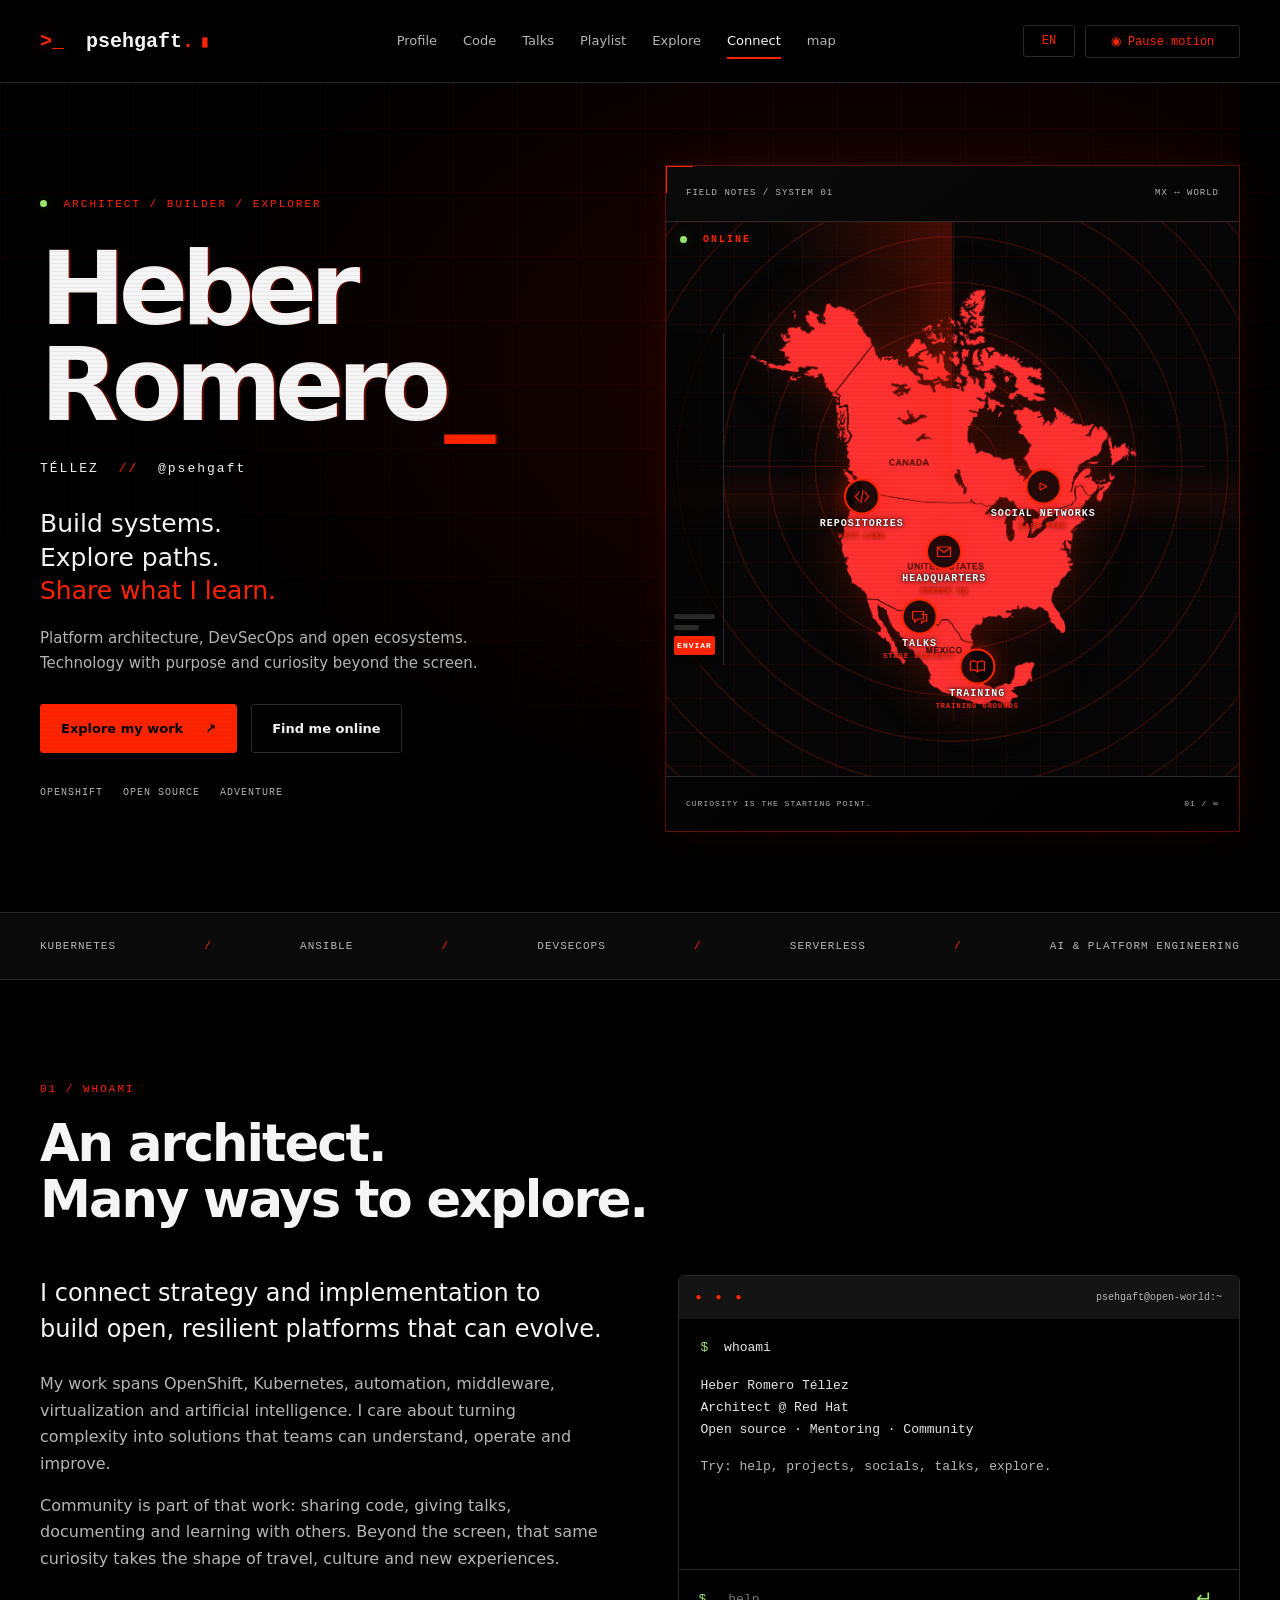
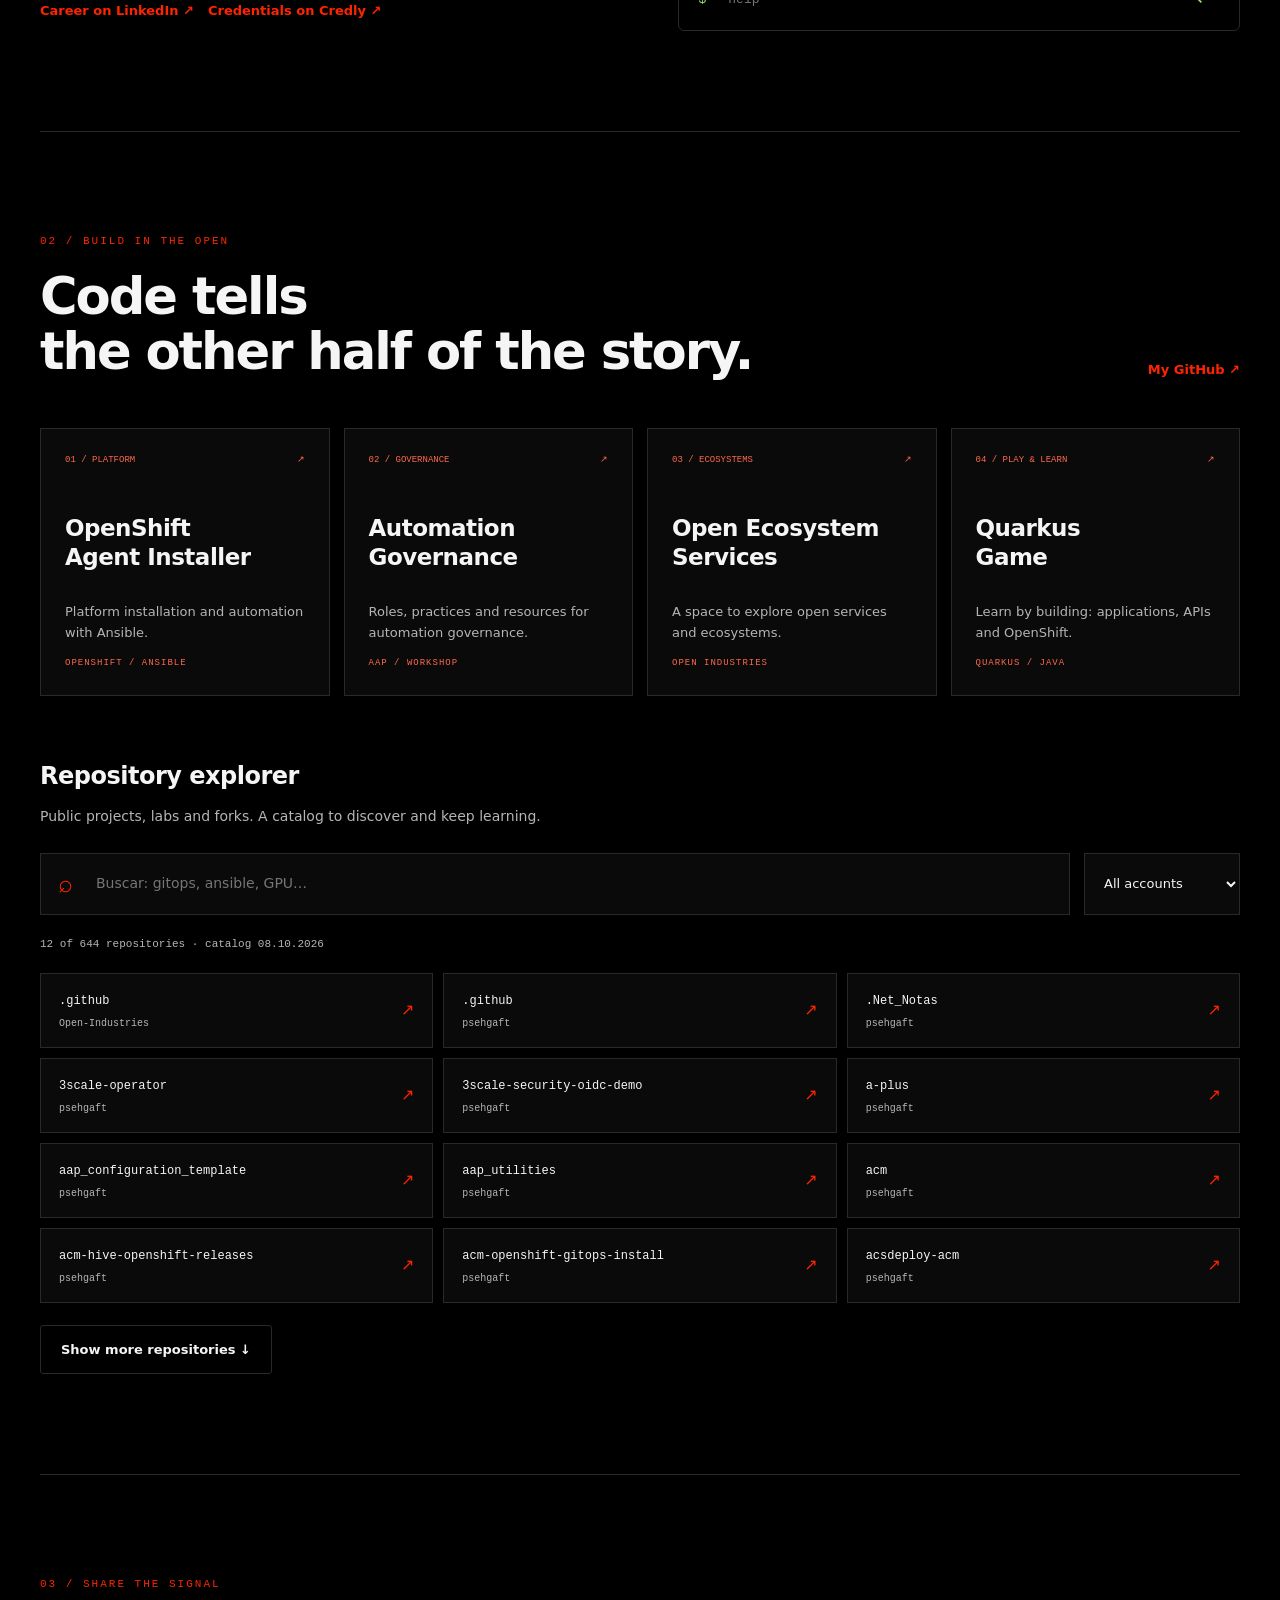
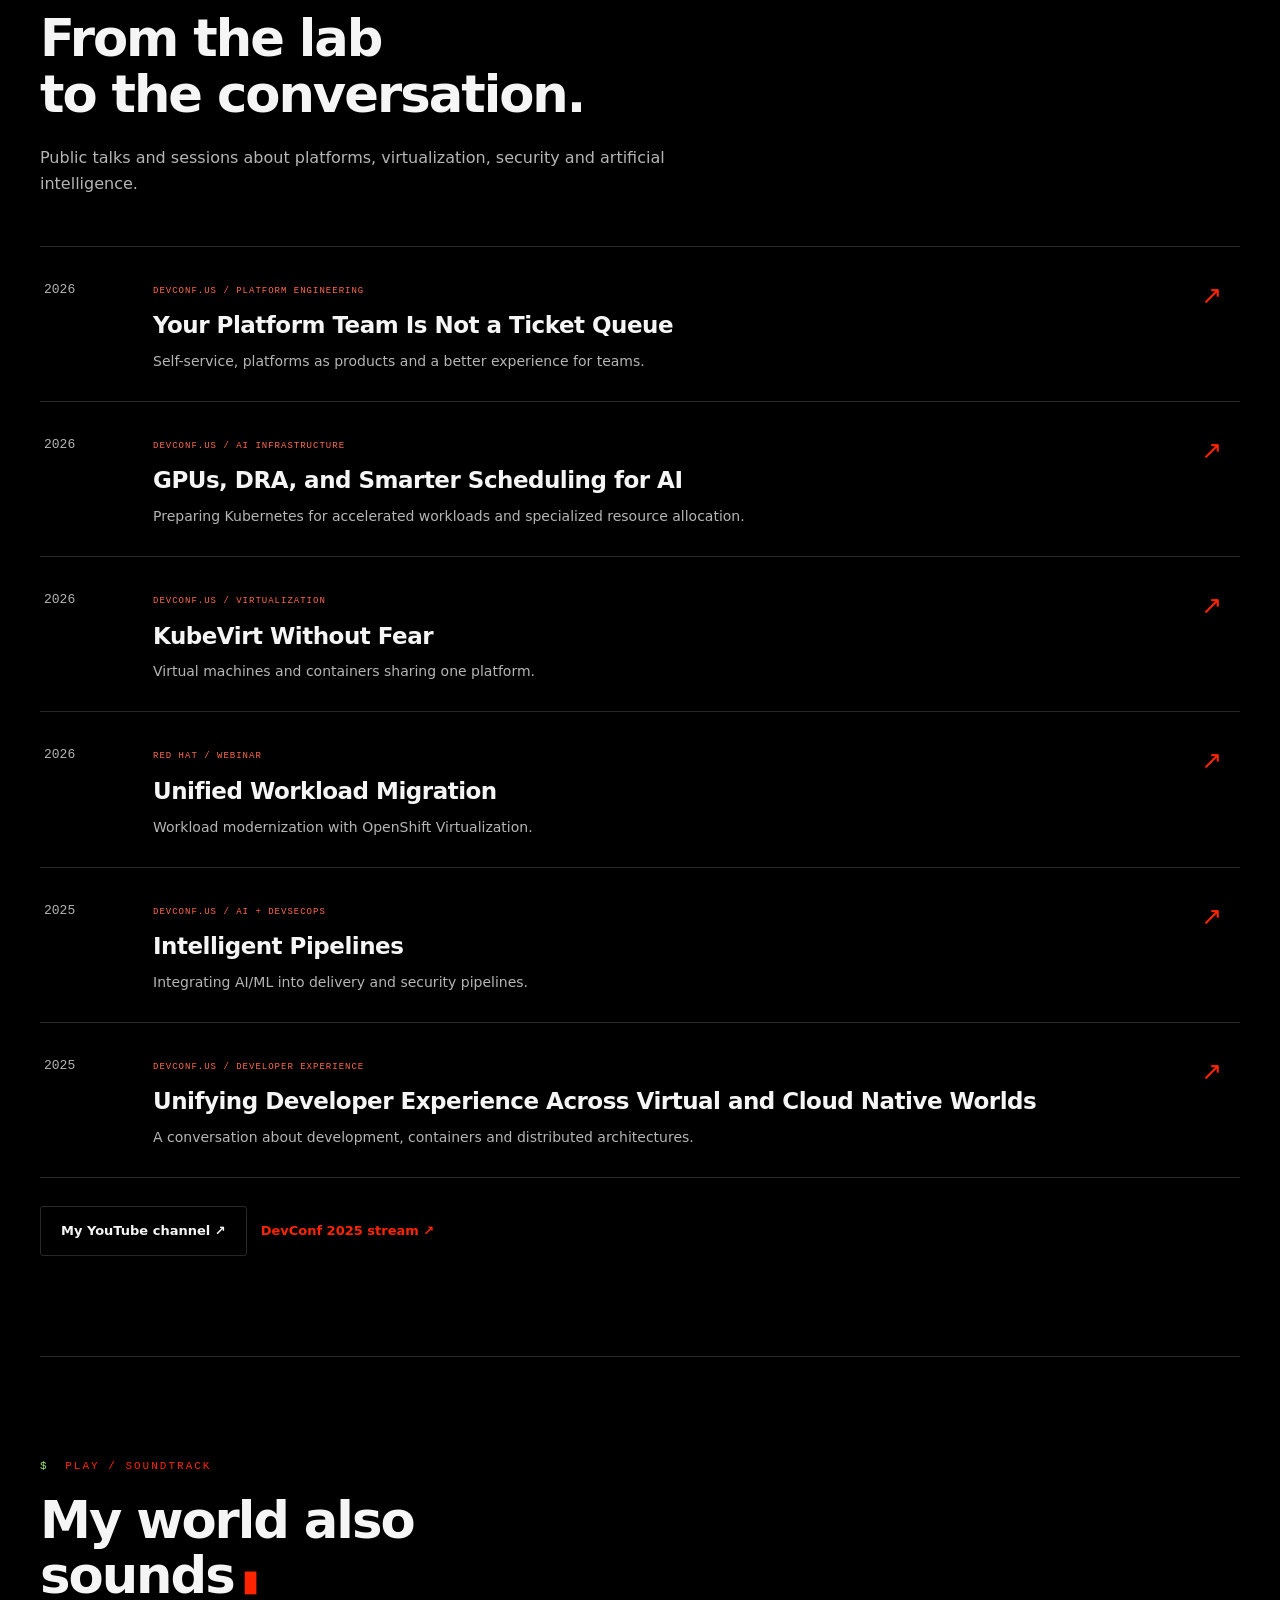
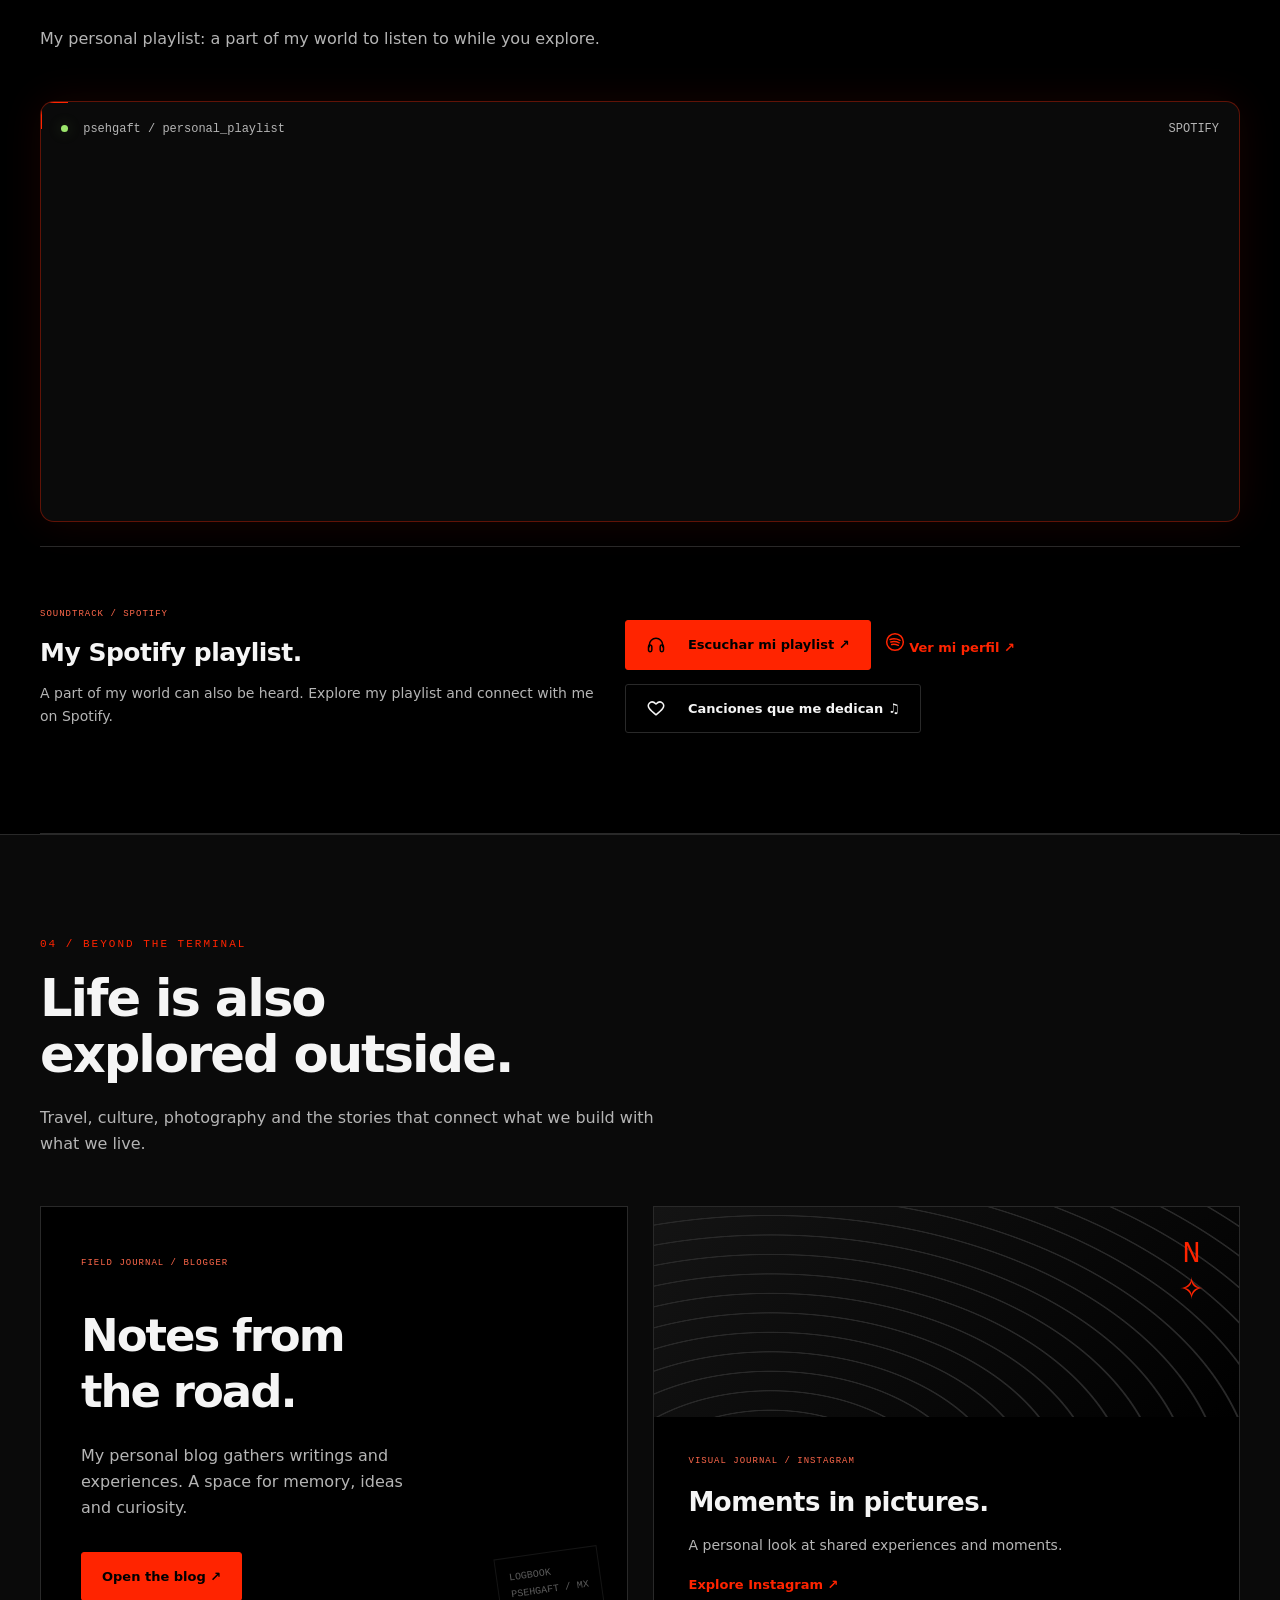
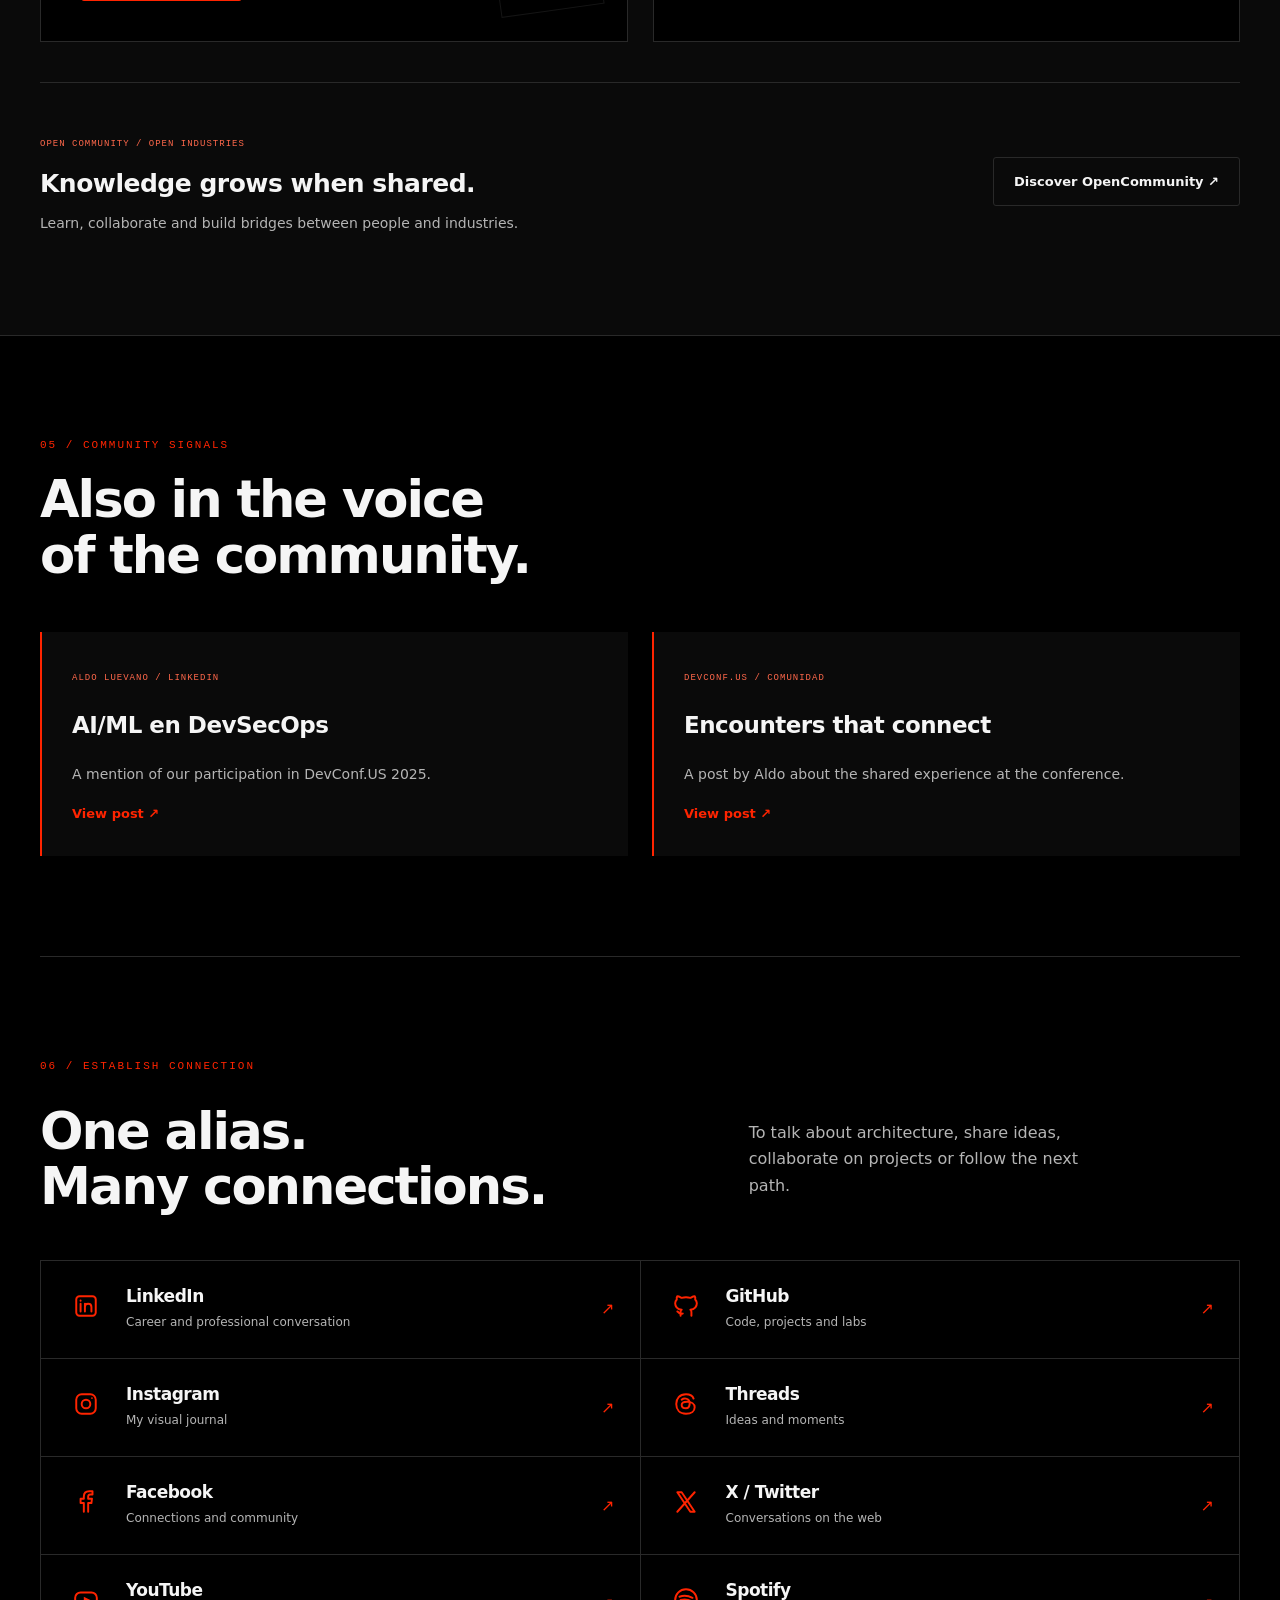
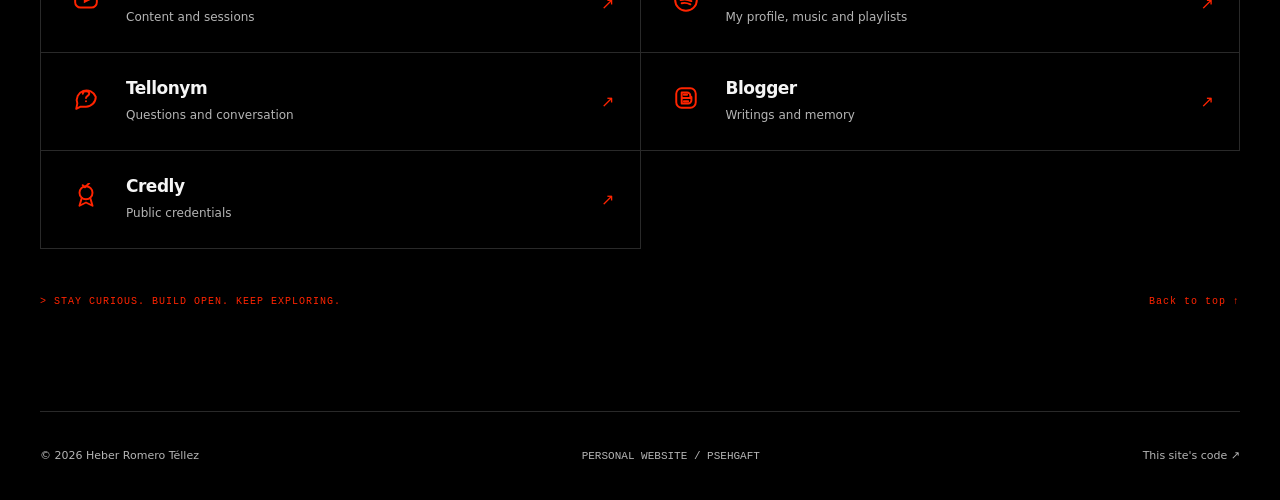
==== commit 5862c6a2: "hero preview: radar + mapa ajustado al panel" ====
--- a/index.html
+++ b/index.html
@@ -22,7 +22,7 @@
 <header class="site-header"><div class="wrap nav"><a class="brand" href="#" aria-label="Heber Romero, inicio" data-aria-en="Heber Romero, home" data-aria-fr="Heber Romero, accueil" data-aria-de="Heber Romero, Startseite"><span class="brand-icon">&gt;_</span> psehgaft<span class="brand-dot">.</span><span class="terminal-cursor brand-cursor" aria-hidden="true">▮</span></a><nav aria-label="Principal" data-aria-en="Primary" data-aria-fr="Principal" data-aria-de="Hauptnavigation"><a href="#perfil" data-en="Profile" data-fr="Profil" data-de="Profil">Perfil</a><a href="#proyectos" data-en="Code" data-fr="Code" data-de="Code">Código</a><a href="#charlas" data-en="Talks" data-fr="Conférences" data-de="Vorträge">Charlas</a><a href="#playlist" data-en="Playlist" data-fr="Playlist" data-de="Playlist">Playlist</a><a href="#explorar" data-en="Explore" data-fr="Explorer" data-de="Entdecken">Explorar</a><a href="#conectar" data-en="Connect" data-fr="Contact" data-de="Kontakt">Conectar</a><a href="mapa.html" data-en="map" data-fr="carte" data-de="Karte">mapa</a></nav><div class="header-actions"><button id="lang" class="theme-button" type="button" aria-label="Change language"><span>ES</span></button><button id="theme" class="theme-button" type="button" aria-label="Pausar movimiento" aria-pressed="true">◉ <span>Pausar movimiento</span></button></div></div></header>
 <main id="main">
 <section class="hero wrap" aria-labelledby="hero-title"><div class="hero-copy"><p class="eyebrow" data-en="<span class='status-dot'></span> ARCHITECT / BUILDER / EXPLORER" data-fr="<span class='status-dot'></span> ARCHITECTE / BÂTISSEUR / EXPLORATEUR" data-de="<span class='status-dot'></span> ARCHITEKT / ERBAUER / ENTDECKER"><span class="status-dot"></span> ARCHITECT / BUILDER / EXPLORER</p><h1 id="hero-title">Heber<br>Romero<span class="accent">_</span></h1><p class="surname mono">TÉLLEZ <span>//</span> @psehgaft</p><p class="hero-lead" data-en="Build systems.<br>Explore paths.<br><span>Share what I learn.</span>" data-fr="Construire des systèmes.<br>Explorer des chemins.<br><span>Partager ce que j'apprends.</span>" data-de="Systeme bauen.<br>Wege erkunden.<br><span>Teilen, was ich lerne.</span>">Construir sistemas.<br>Explorar caminos.<br><span>Compartir lo aprendido.</span></p><p class="hero-description" data-en="Platform architecture, DevSecOps and open ecosystems. Technology with purpose and curiosity beyond the screen." data-fr="Architecture de plateformes, DevSecOps et écosystèmes ouverts. Une technologie avec du sens et une curiosité qui va au-delà de l'écran." data-de="Plattformarchitektur, DevSecOps und offene Ökosysteme. Technologie mit Sinn und Neugier über den Bildschirm hinaus.">Arquitectura de plataformas, DevSecOps y ecosistemas abiertos. Tecnología con propósito y curiosidad más allá de la pantalla.</p><div class="actions"><a class="button primary" href="#proyectos" data-en="Explore my work <span aria-hidden='true'>↗</span>" data-fr="Explorer mon travail <span aria-hidden='true'>↗</span>" data-de="Meine Arbeit entdecken <span aria-hidden='true'>↗</span>">Explorar mi trabajo <span aria-hidden="true">↗</span></a><a class="button" href="#conectar" data-en="Find me online" data-fr="Me trouver en ligne" data-de="Mich online finden">Encontrarme en la red</a></div><div class="hero-tags mono"><span>OPENSHIFT</span><span>OPEN SOURCE</span><span>ADVENTURE</span></div></div>
-<a class="hero-visual-link" href="mapa.html" aria-label="Abrir el mapa interactivo" data-en-aria="Open the interactive map" data-fr-aria="Ouvrir la carte interactive" data-de-aria="Interaktive Karte öffnen"><div class="hero-visual"><div class="visual-label mono"><span data-en="FIELD NOTES / SYSTEM 01" data-fr="NOTES DE TERRAIN / SYSTÈME 01" data-de="FELDNOTIZEN / SYSTEM 01">FIELD NOTES / SYSTEM 01</span><span data-en="MX ↔ WORLD" data-fr="MX ↔ MONDE" data-de="MX ↔ WELT">MX ↔ WORLD</span></div><div class="map-preview" role="img" aria-label="Vista previa del mapa interactivo: cinco distritos sobre Norteamérica" data-en-aria="Interactive map preview: five districts across North America" data-fr-aria="Aperçu de la carte interactive : cinq districts en Amérique du Nord" data-de-aria="Vorschau der interaktiven Karte: fünf Distrikte in Nordamerika"><img class="map-preview-img" src="[data-uri]" alt="" aria-hidden="true"><span class="map-preview-online"><span class="status-dot"></span> ONLINE</span><span class="map-preview-dm" aria-hidden="true"><span class="map-preview-dm-line"></span><span class="map-preview-dm-line short"></span><em>ENVIAR</em></span><span class="map-preview-sweep" aria-hidden="true"></span><span class="map-preview-pin" style="--x:28%;--y:52%"><span class="map-pin-badge"><svg viewBox="-20 -20 40 40" aria-hidden="true"><path d="M-5-10L-13 0l8 10M5-10L13 0 5 10M2-13L-2 13"/></svg></span><b data-en="REPOSITORIES" data-fr="DÉPÔTS" data-de="REPOSITORIES">REPOSITORIOS</b><small>WEST LABS</small></span><span class="map-preview-pin" style="--x:72%;--y:50%"><span class="map-pin-badge"><svg viewBox="-20 -20 40 40" aria-hidden="true"><path d="M-7-7L7 0M-7 7L7 0M-7-7V7"/></svg></span><b data-en="SOCIAL NETWORKS" data-fr="RÉSEAUX SOCIAUX" data-de="SOZIALE NETZWERKE">REDES SOCIALES</b><small>EAST FEED</small></span><span class="map-preview-pin" style="--x:48%;--y:63%"><span class="map-pin-badge"><svg viewBox="-20 -20 40 40" aria-hidden="true"><path d="M-13-9H13V10H-13ZM-12-7L0 2 12-7"/></svg></span><b data-en="HEADQUARTERS" data-fr="QUARTIER GÉNÉRAL" data-de="HAUPTQUARTIER">CUARTEL GENERAL</b><small>BORDER HQ</small></span><span class="map-preview-pin" style="--x:42%;--y:76%"><span class="map-pin-badge"><svg viewBox="-20 -20 40 40" aria-hidden="true"><path d="M-14-10H8V5H-3L-10 11V5H-14ZM4-4H14V9H9L4 13V9"/></svg></span><b data-en="TALKS" data-fr="CONFÉRENCES" data-de="VORTRÄGE">PLÁTICAS</b><small>STAGE DISTRICT</small></span><span class="map-preview-pin" style="--x:56%;--y:86%"><span class="map-pin-badge"><svg viewBox="-20 -20 40 40" aria-hidden="true"><path d="M0-10V12M0-8C-5-12-10-12-14-10V8C-9 6-4 7 0 11M0-8C5-12 10-12 14-10V8C9 6 4 7 0 11"/></svg></span><b data-en="TRAINING" data-fr="FORMATION" data-de="TRAINING">ENTRENAMIENTO</b><small>TRAINING GROUNDS</small></span></div><div class="visual-footer mono"><span data-en="CURIOSITY IS THE STARTING POINT." data-fr="LA CURIOSITÉ EST LE POINT DE DÉPART." data-de="NEUGIER IST DER AUSGANGSPUNKT.">LA CURIOSIDAD ES EL PUNTO DE PARTIDA.</span><span>01 / ∞</span></div></div></a>
+<a class="hero-visual-link" href="mapa.html" aria-label="Abrir el mapa interactivo" data-en-aria="Open the interactive map" data-fr-aria="Ouvrir la carte interactive" data-de-aria="Interaktive Karte öffnen"><div class="hero-visual"><div class="visual-label mono"><span data-en="FIELD NOTES / SYSTEM 01" data-fr="NOTES DE TERRAIN / SYSTÈME 01" data-de="FELDNOTIZEN / SYSTEM 01">FIELD NOTES / SYSTEM 01</span><span data-en="MX ↔ WORLD" data-fr="MX ↔ MONDE" data-de="MX ↔ WELT">MX ↔ WORLD</span></div><div class="map-preview" role="img" aria-label="Vista previa del mapa interactivo: cinco distritos sobre Norteamérica" data-en-aria="Interactive map preview: five districts across North America" data-fr-aria="Aperçu de la carte interactive : cinq districts en Amérique du Nord" data-de-aria="Vorschau der interaktiven Karte: fünf Distrikte in Nordamerika"><span class="map-radar" aria-hidden="true"></span><div class="map-preview-stage"><img class="map-preview-img" src="[data-uri]" alt="" aria-hidden="true"><span class="map-preview-sweep" aria-hidden="true"></span><span class="map-preview-pin" style="--x:28%;--y:52%"><span class="map-pin-badge"><svg viewBox="-20 -20 40 40" aria-hidden="true"><path d="M-5-10L-13 0l8 10M5-10L13 0 5 10M2-13L-2 13"/></svg></span><b data-en="REPOSITORIES" data-fr="DÉPÔTS" data-de="REPOSITORIES">REPOSITORIOS</b><small>WEST LABS</small></span><span class="map-preview-pin" style="--x:72%;--y:50%"><span class="map-pin-badge"><svg viewBox="-20 -20 40 40" aria-hidden="true"><path d="M-7-7L7 0M-7 7L7 0M-7-7V7"/></svg></span><b data-en="SOCIAL NETWORKS" data-fr="RÉSEAUX SOCIAUX" data-de="SOZIALE NETZWERKE">REDES SOCIALES</b><small>EAST FEED</small></span><span class="map-preview-pin" style="--x:48%;--y:63%"><span class="map-pin-badge"><svg viewBox="-20 -20 40 40" aria-hidden="true"><path d="M-13-9H13V10H-13ZM-12-7L0 2 12-7"/></svg></span><b data-en="HEADQUARTERS" data-fr="QUARTIER GÉNÉRAL" data-de="HAUPTQUARTIER">CUARTEL GENERAL</b><small>BORDER HQ</small></span><span class="map-preview-pin" style="--x:42%;--y:76%"><span class="map-pin-badge"><svg viewBox="-20 -20 40 40" aria-hidden="true"><path d="M-14-10H8V5H-3L-10 11V5H-14ZM4-4H14V9H9L4 13V9"/></svg></span><b data-en="TALKS" data-fr="CONFÉRENCES" data-de="VORTRÄGE">PLÁTICAS</b><small>STAGE DISTRICT</small></span><span class="map-preview-pin" style="--x:56%;--y:86%"><span class="map-pin-badge"><svg viewBox="-20 -20 40 40" aria-hidden="true"><path d="M0-10V12M0-8C-5-12-10-12-14-10V8C-9 6-4 7 0 11M0-8C5-12 10-12 14-10V8C9 6 4 7 0 11"/></svg></span><b data-en="TRAINING" data-fr="FORMATION" data-de="TRAINING">ENTRENAMIENTO</b><small>TRAINING GROUNDS</small></span></div><span class="map-preview-online"><span class="status-dot"></span> ONLINE</span><span class="map-preview-dm" aria-hidden="true"><span class="map-preview-dm-line"></span><span class="map-preview-dm-line short"></span><em>ENVIAR</em></span></div><div class="visual-footer mono"><span data-en="CURIOSITY IS THE STARTING POINT." data-fr="LA CURIOSITÉ EST LE POINT DE DÉPART." data-de="NEUGIER IST DER AUSGANGSPUNKT.">LA CURIOSIDAD ES EL PUNTO DE PARTIDA.</span><span>01 / ∞</span></div></div></a>
 </section>
 <div class="skill-strip" aria-label="Áreas de trabajo" data-aria-en="Work areas" data-aria-fr="Domaines de travail" data-aria-de="Arbeitsbereiche"><div class="wrap mono"><span>KUBERNETES</span><span class="separator">/</span><span>ANSIBLE</span><span class="separator">/</span><span>DEVSECOPS</span><span class="separator">/</span><span>SERVERLESS</span><span class="separator">/</span><span>AI & PLATFORM ENGINEERING</span></div></div>
 <section id="perfil" class="section wrap"><div class="section-heading"><p class="eyebrow" data-en="01 / WHOAMI" data-fr="01 / QUI SUIS-JE" data-de="01 / WER BIN ICH">01 / WHOAMI</p><h2 data-en="An architect.<br>Many ways to explore." data-fr="Un architecte.<br>Bien des façons d'explorer." data-de="Ein Architekt.<br>Viele Wege zu erkunden.">Un arquitecto.<br>Muchas formas de explorar.</h2></div><div class="profile-grid"><div class="profile-text"><p class="large-copy" data-en="I connect strategy and implementation to build open, resilient platforms that can evolve." data-fr="Je relie stratégie et mise en œuvre pour construire des plateformes ouvertes, résilientes et capables d'évoluer." data-de="Ich verbinde Strategie und Umsetzung, um offene, resiliente Plattformen zu bauen, die sich weiterentwickeln können.">Conecto estrategia e implementación para construir plataformas abiertas, resilientes y capaces de evolucionar.</p><p data-en="My work spans OpenShift, Kubernetes, automation, middleware, virtualization and artificial intelligence. I care about turning complexity into solutions that teams can understand, operate and improve." data-fr="Mon travail traverse OpenShift, Kubernetes, l'automatisation, le middleware, la virtualisation et l'intelligence artificielle. Je veux transformer la complexité en solutions que les équipes peuvent comprendre, exploiter et améliorer." data-de="Meine Arbeit umfasst OpenShift, Kubernetes, Automatisierung, Middleware, Virtualisierung und künstliche Intelligenz. Mir geht es darum, Komplexität in Lösungen zu verwandeln, die Teams verstehen, betreiben und verbessern können.">Mi trabajo cruza OpenShift, Kubernetes, automatización, middleware, virtualización e inteligencia artificial. Me interesa convertir la complejidad en soluciones que los equipos puedan entender, operar y mejorar.</p><p data-en="Community is part of that work: sharing code, giving talks, documenting and learning with others. Beyond the screen, that same curiosity takes the shape of travel, culture and new experiences." data-fr="La communauté fait partie de ce travail : partager du code, donner des conférences, documenter et apprendre avec les autres. Hors écran, cette même curiosité prend la forme de voyages, de culture et de nouvelles expériences." data-de="Community gehört zu dieser Arbeit: Code teilen, Vorträge halten, dokumentieren und mit anderen lernen. Abseits des Bildschirms nimmt dieselbe Neugier die Form von Reisen, Kultur und neuen Erfahrungen an.">La comunidad es parte de ese trabajo: compartir código, dar charlas, documentar y aprender con otras personas. Fuera de la pantalla, esa misma curiosidad toma la forma de viajes, cultura y nuevas experiencias.</p><div class="actions"><a class="text-link" href="https://www.linkedin.com/in/psehgaft/" target="_blank" rel="noopener noreferrer" data-en="Career on LinkedIn ↗" data-fr="Parcours sur LinkedIn ↗" data-de="Werdegang auf LinkedIn ↗">Trayectoria en LinkedIn ↗</a><a class="text-link" href="https://www.credly.com/users/psehgaft/badges" target="_blank" rel="noopener noreferrer" data-en="Credentials on Credly ↗" data-fr="Certifications sur Credly ↗" data-de="Zertifikate auf Credly ↗">Credenciales en Credly ↗</a></div></div><aside class="terminal" aria-label="Terminal interactiva de navegación" data-aria-en="Interactive navigation terminal" data-aria-fr="Terminal de navigation interactif" data-aria-de="Interaktives Navigationsterminal"><div class="terminal-bar"><span class="terminal-dots" aria-hidden="true">● ● ●</span><span class="mono">psehgaft@open-world:~</span></div><div id="terminal-output" class="terminal-output" role="log" aria-live="polite"><p><span class="prompt">$</span> whoami</p><p data-en="Heber Romero Téllez<br>Architect @ Red Hat<br>Open source · Mentoring · Community" data-fr="Heber Romero Téllez<br>Architecte @ Red Hat<br>Open source · Mentorat · Communauté" data-de="Heber Romero Téllez<br>Architekt @ Red Hat<br>Open Source · Mentoring · Community">Heber Romero Téllez<br>Architect @ Red Hat<br>Open source · Mentoría · Comunidad</p><p class="terminal-muted" data-en="Try: help, projects, socials, talks, explore." data-fr="Essayez : help, projets, reseaux, conferences, explorer." data-de="Probier: help, projekte, netzwerke, vortraege, entdecken.">Prueba: help, proyectos, redes, charlas, explorar.</p></div><form id="terminal-form" class="terminal-form"><label class="prompt" for="command">$</label><input id="command" name="command" placeholder="help" autocomplete="off" spellcheck="false" aria-label="Comando de navegación" data-aria-en="Navigation command" data-aria-fr="Commande de navigation" data-aria-de="Navigationsbefehl"><button type="submit" aria-label="Ejecutar comando" data-aria-en="Run command" data-aria-fr="Exécuter la commande" data-aria-de="Befehl ausführen">↵</button></form><noscript><p data-en="Use the main menu to navigate." data-fr="Utilisez le menu principal pour naviguer." data-de="Nutze das Hauptmenü zur Navigation.">Usa el menú principal para navegar.</p></noscript></aside></div></section>
--- a/assets/style.css
+++ b/assets/style.css
@@ -27,19 +27,23 @@
 .crt-scanlines{position:fixed;inset:0;z-index:8;pointer-events:none;background:repeating-linear-gradient(to bottom,transparent 0 3px,rgba(0,0,0,.1) 3px 4px);opacity:.45}.terminal-cursor{display:inline-block;color:var(--accent);font-family:monospace;font-size:.7em;margin-left:.15em;animation:terminal-blink 1.2s steps(2,end) infinite}.brand-cursor{font-size:.8em;margin-left:.35em}.brand-icon,.brand-dot{text-shadow:0 0 15px rgba(255,36,0,.5)}.hero h1{text-shadow:2px 0 rgba(255,36,0,.38);animation:signal-shift 9s ease-in-out infinite}.hero-visual,.spotify-frame{position:relative;border-color:rgba(255,36,0,.35);box-shadow:0 0 40px rgba(255,36,0,.09)}.hero-visual::before,.spotify-frame::before{content:"";position:absolute;left:-1px;top:-1px;width:26px;height:26px;border-left:2px solid var(--accent);border-top:2px solid var(--accent);pointer-events:none}.feature-card,.mention,.social{position:relative;overflow:hidden}.social::after{content:"";position:absolute;inset:0;pointer-events:none;background:linear-gradient(115deg,transparent 30%,rgba(255,36,0,.1) 50%,transparent 70%);transform:translateX(-110%);transition:transform .55s}.social:hover::after{transform:translateX(110%)}.feature-card:hover,.mention:hover,.social:hover{border-color:rgba(255,36,0,.65);box-shadow:0 0 25px rgba(255,36,0,.12)}.spotify-frame{border:1px solid rgba(255,36,0,.35);border-radius:14px;background:#0a0a0a;padding:12px;max-width:100%;overflow:hidden}.player-bar{display:flex;justify-content:space-between;gap:12px;padding:6px 8px 18px;color:var(--muted);font-size:.75rem}.player-bar .status-dot{display:inline-block;margin-right:8px}.spotify-frame iframe{display:block;width:100%;min-width:0}.playlist-section .community-banner{margin-top:24px}.pointer-halo{position:fixed;left:0;top:0;width:30px;height:30px;border:1px solid rgba(255,36,0,.7);border-radius:50%;box-shadow:0 0 14px rgba(255,36,0,.2);pointer-events:none;z-index:100;opacity:0;will-change:transform;transition:width .15s,height .15s,border-color .15s,opacity .15s}.pointer-halo.is-visible{opacity:1}.pointer-halo.is-interactive{width:44px;height:44px;border-color:var(--accent)}:root[data-motion=off] .pointer-halo{display:none}
 @keyframes terminal-blink{0%,45%,100%{opacity:1}50%,90%{opacity:.2}}@keyframes signal-shift{0%,94%,100%{text-shadow:2px 0 rgba(255,36,0,.38)}95%{text-shadow:-2px 0 rgba(255,36,0,.5)}97%{text-shadow:2px 0 rgba(255,36,0,.5)}}
 @media(pointer:coarse),(prefers-reduced-motion:reduce){.pointer-halo{display:none}.hero h1,.terminal-cursor{animation:none}}@media(max-width:600px){.player-bar{font-size:.65rem}.spotify-frame{padding:8px}.brand-cursor{display:none}}
-.map-preview{position:relative;aspect-ratio:457/472;overflow:hidden;background:#060606 radial-gradient(circle at 50% 40%,rgba(255,36,0,.06),transparent 70%)}
-.map-preview::before{content:"";position:absolute;inset:0;background-image:linear-gradient(rgba(255,36,0,.07) 1px,transparent 1px),linear-gradient(90deg,rgba(255,36,0,.07) 1px,transparent 1px);background-size:32px 32px;pointer-events:none}
-.map-preview-img{position:absolute;inset:0;width:100%;height:100%;object-fit:fill}
-.map-preview-online{position:absolute;top:12px;left:14px;display:flex;align-items:center;gap:8px;font:600 10px ui-monospace,monospace;letter-spacing:2px;color:var(--accent)}
-.map-preview-dm{position:absolute;left:0;top:18%;bottom:18%;width:64px;background:rgba(5,5,5,.72);border-right:1px solid var(--line);display:flex;flex-direction:column;justify-content:flex-end;gap:6px;padding:10px 8px}
+.map-preview{position:relative;aspect-ratio:620/600;overflow:hidden;background:#060606}
+.map-radar{position:absolute;inset:0;background:repeating-radial-gradient(circle at 50% 44%,transparent 0 44px,rgba(255,36,0,.17) 45px 46px),linear-gradient(rgba(255,36,0,.06) 1px,transparent 1px),linear-gradient(90deg,rgba(255,36,0,.06) 1px,transparent 1px);background-size:auto,34px 34px,34px 34px;pointer-events:none}
+.map-radar::before,.map-radar::after{content:"";position:absolute;left:50%;top:44%;background:rgba(255,36,0,.22);pointer-events:none}
+.map-radar::before{width:88%;height:1px;transform:translate(-50%,0)}
+.map-radar::after{width:1px;height:92%;transform:translate(0,-50%)}
+.map-preview-stage{position:absolute;inset:5% 14%}
+.map-preview-img{position:absolute;inset:0;width:100%;height:100%;object-fit:contain;filter:drop-shadow(0 0 26px rgba(255,36,0,.28))}
+.map-preview-sweep{position:absolute;inset:-25%;background:conic-gradient(from 0deg at 50% 50%,transparent 0deg,transparent 325deg,rgba(255,36,0,.25) 360deg);animation:map-sweep 8s linear infinite;pointer-events:none}
+@keyframes map-sweep{to{transform:rotate(360deg)}}
+.map-preview-online{position:absolute;top:12px;left:14px;display:flex;align-items:center;gap:8px;font:600 10px ui-monospace,monospace;letter-spacing:2px;color:var(--accent);z-index:3}
+.map-preview-dm{position:absolute;left:0;top:20%;bottom:20%;width:58px;background:rgba(5,5,5,.72);border-right:1px solid var(--line);display:flex;flex-direction:column;justify-content:flex-end;gap:6px;padding:10px 8px;z-index:3}
 .map-preview-dm-line{display:block;height:5px;background:var(--line);border-radius:2px}
 .map-preview-dm-line.short{width:60%}
 .map-preview-dm em{font:700 8px ui-monospace,monospace;font-style:normal;letter-spacing:1px;color:#fff;background:var(--accent);text-align:center;padding:5px 0;border-radius:2px}
-.map-preview-sweep{position:absolute;inset:-40%;background:conic-gradient(from 0deg,transparent 0deg,transparent 320deg,rgba(255,36,0,.14) 360deg);animation:map-sweep 9s linear infinite;pointer-events:none}
-@keyframes map-sweep{to{transform:rotate(360deg)}}
-.map-preview-pin{position:absolute;left:var(--x);top:var(--y);transform:translate(-50%,-50%);display:flex;flex-direction:column;align-items:center;gap:3px;pointer-events:none}
-.map-pin-badge{width:38px;height:38px;border-radius:50%;background:rgba(5,5,5,.85);border:2px solid var(--accent);display:flex;align-items:center;justify-content:center;box-shadow:0 0 18px rgba(255,36,0,.35)}
-.map-pin-badge svg{width:22px;height:22px;fill:none;stroke:var(--accent);stroke-width:2.4}
+.map-preview-pin{position:absolute;left:var(--x);top:var(--y);transform:translate(-50%,-50%);display:flex;flex-direction:column;align-items:center;gap:3px;pointer-events:none;z-index:2}
+.map-pin-badge{width:36px;height:36px;border-radius:50%;background:rgba(5,5,5,.88);border:2px solid var(--accent);display:flex;align-items:center;justify-content:center;box-shadow:0 0 18px rgba(255,36,0,.35)}
+.map-pin-badge svg{width:20px;height:20px;fill:none;stroke:var(--accent);stroke-width:2.4}
 .map-preview-pin b{font:700 10px ui-monospace,monospace;letter-spacing:1px;color:#fff;text-shadow:0 0 6px #000,0 0 2px #000;white-space:nowrap}
 .map-preview-pin small{font:600 7px ui-monospace,monospace;letter-spacing:1px;color:var(--accent);text-shadow:0 0 4px #000;white-space:nowrap}
-@media(max-width:760px){.map-preview-pin b{font-size:8px}.map-pin-badge{width:30px;height:30px}.map-pin-badge svg{width:17px;height:17px}}
+@media(max-width:760px){.map-preview-pin b{font-size:8px}.map-pin-badge{width:30px;height:30px}.map-pin-badge svg{width:17px;height:17px}.map-preview-stage{inset:5% 8%}}}
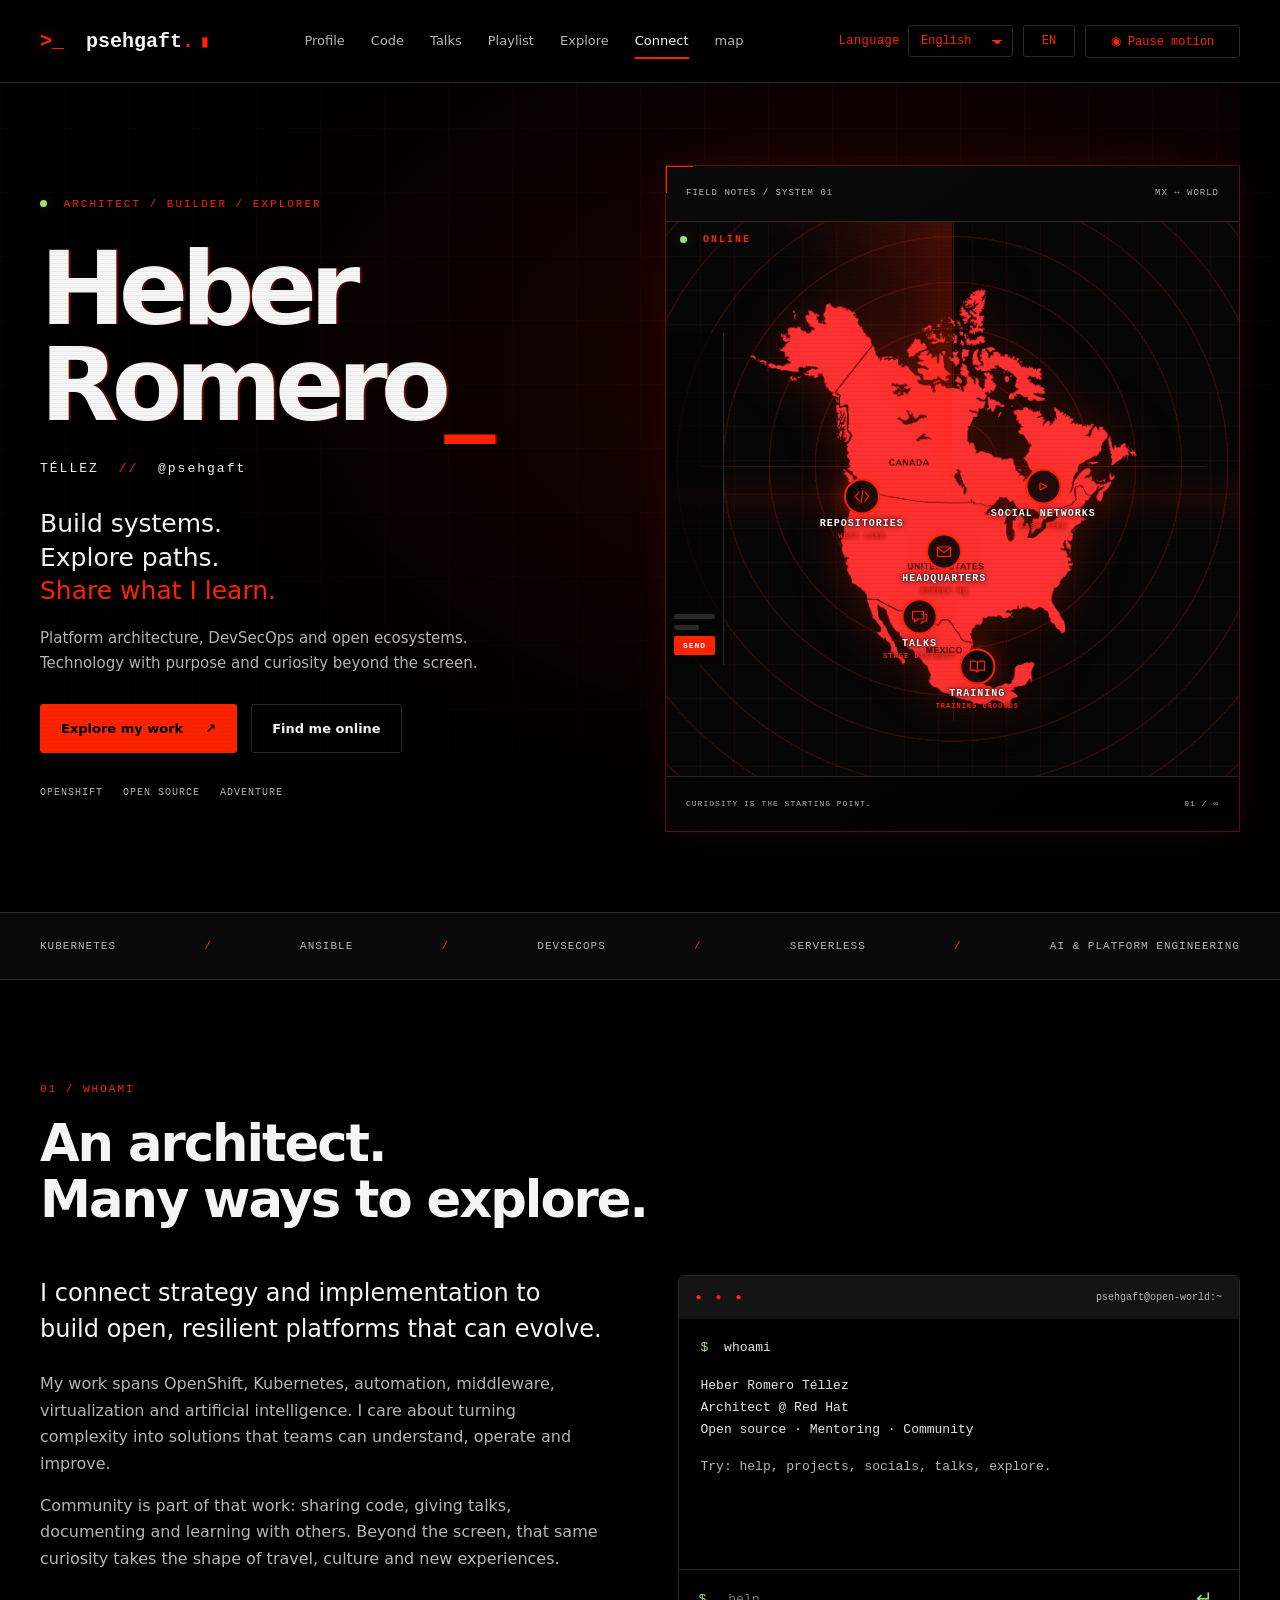
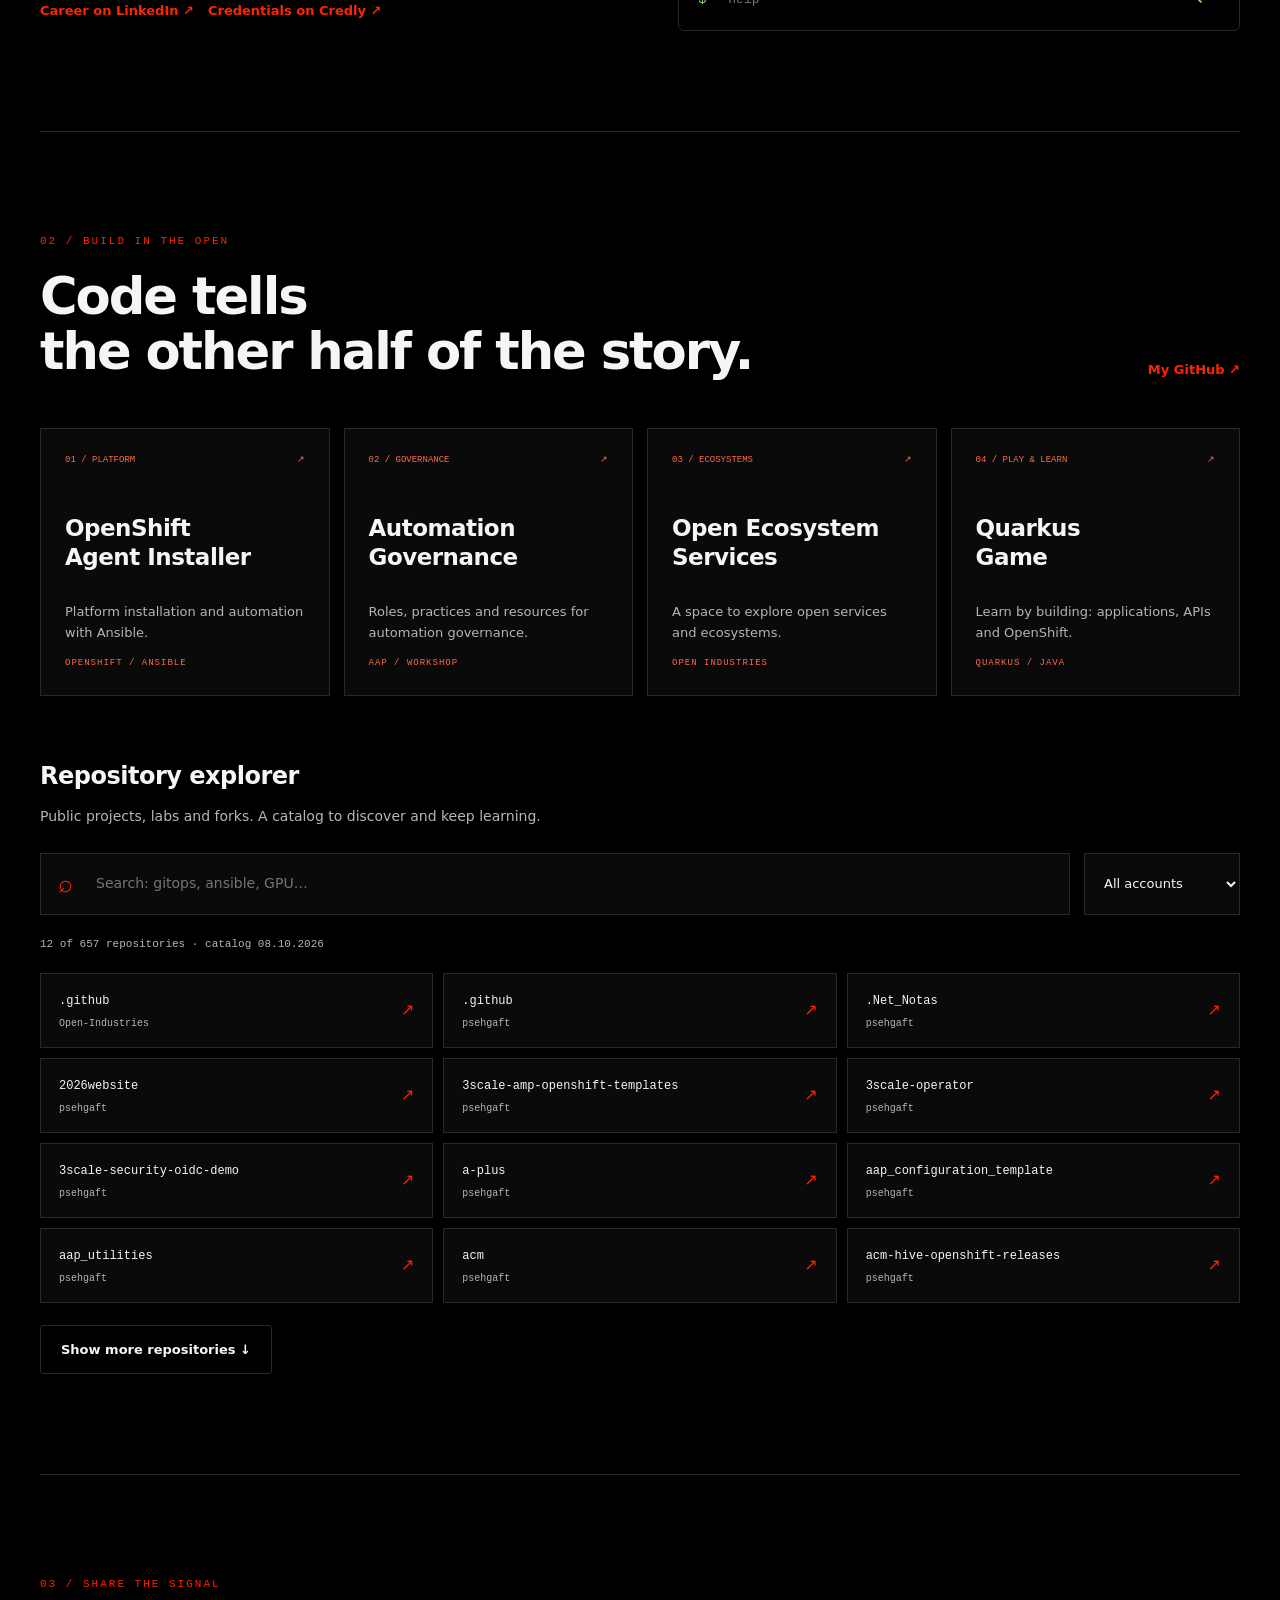
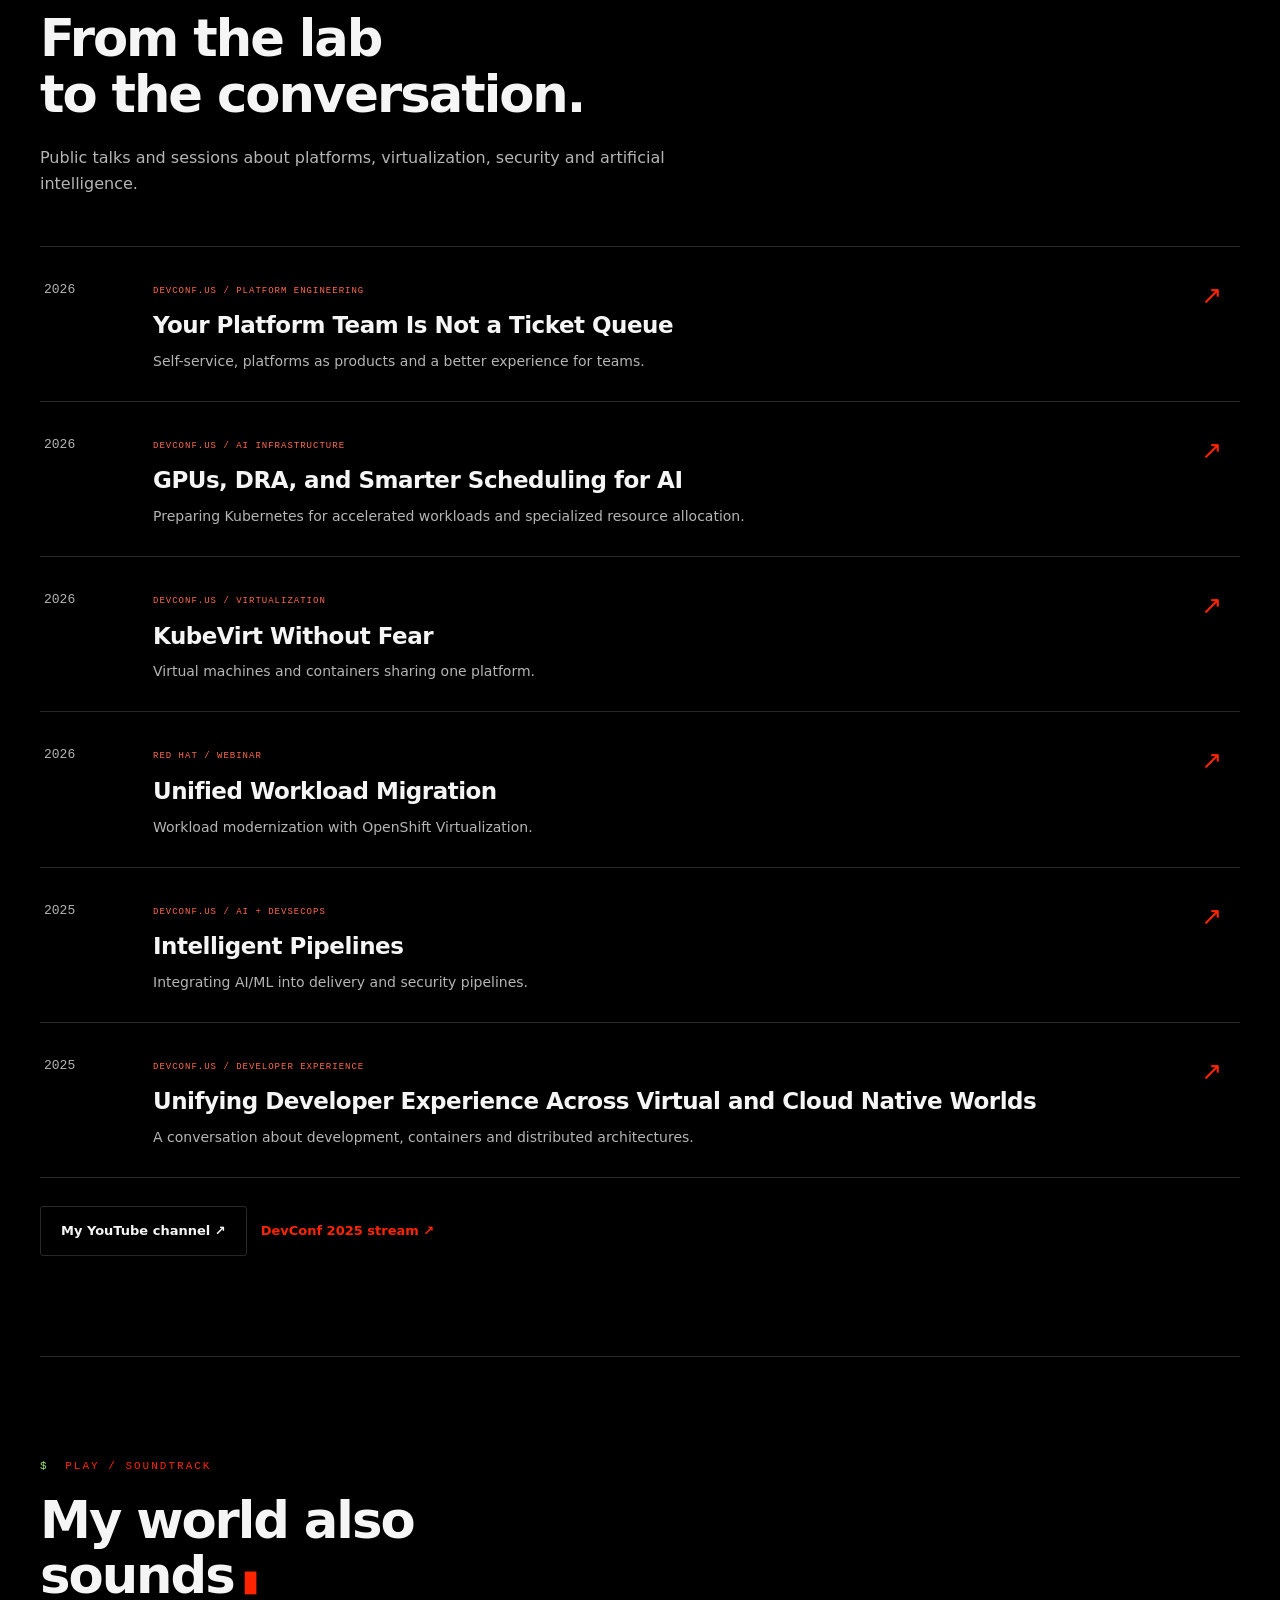
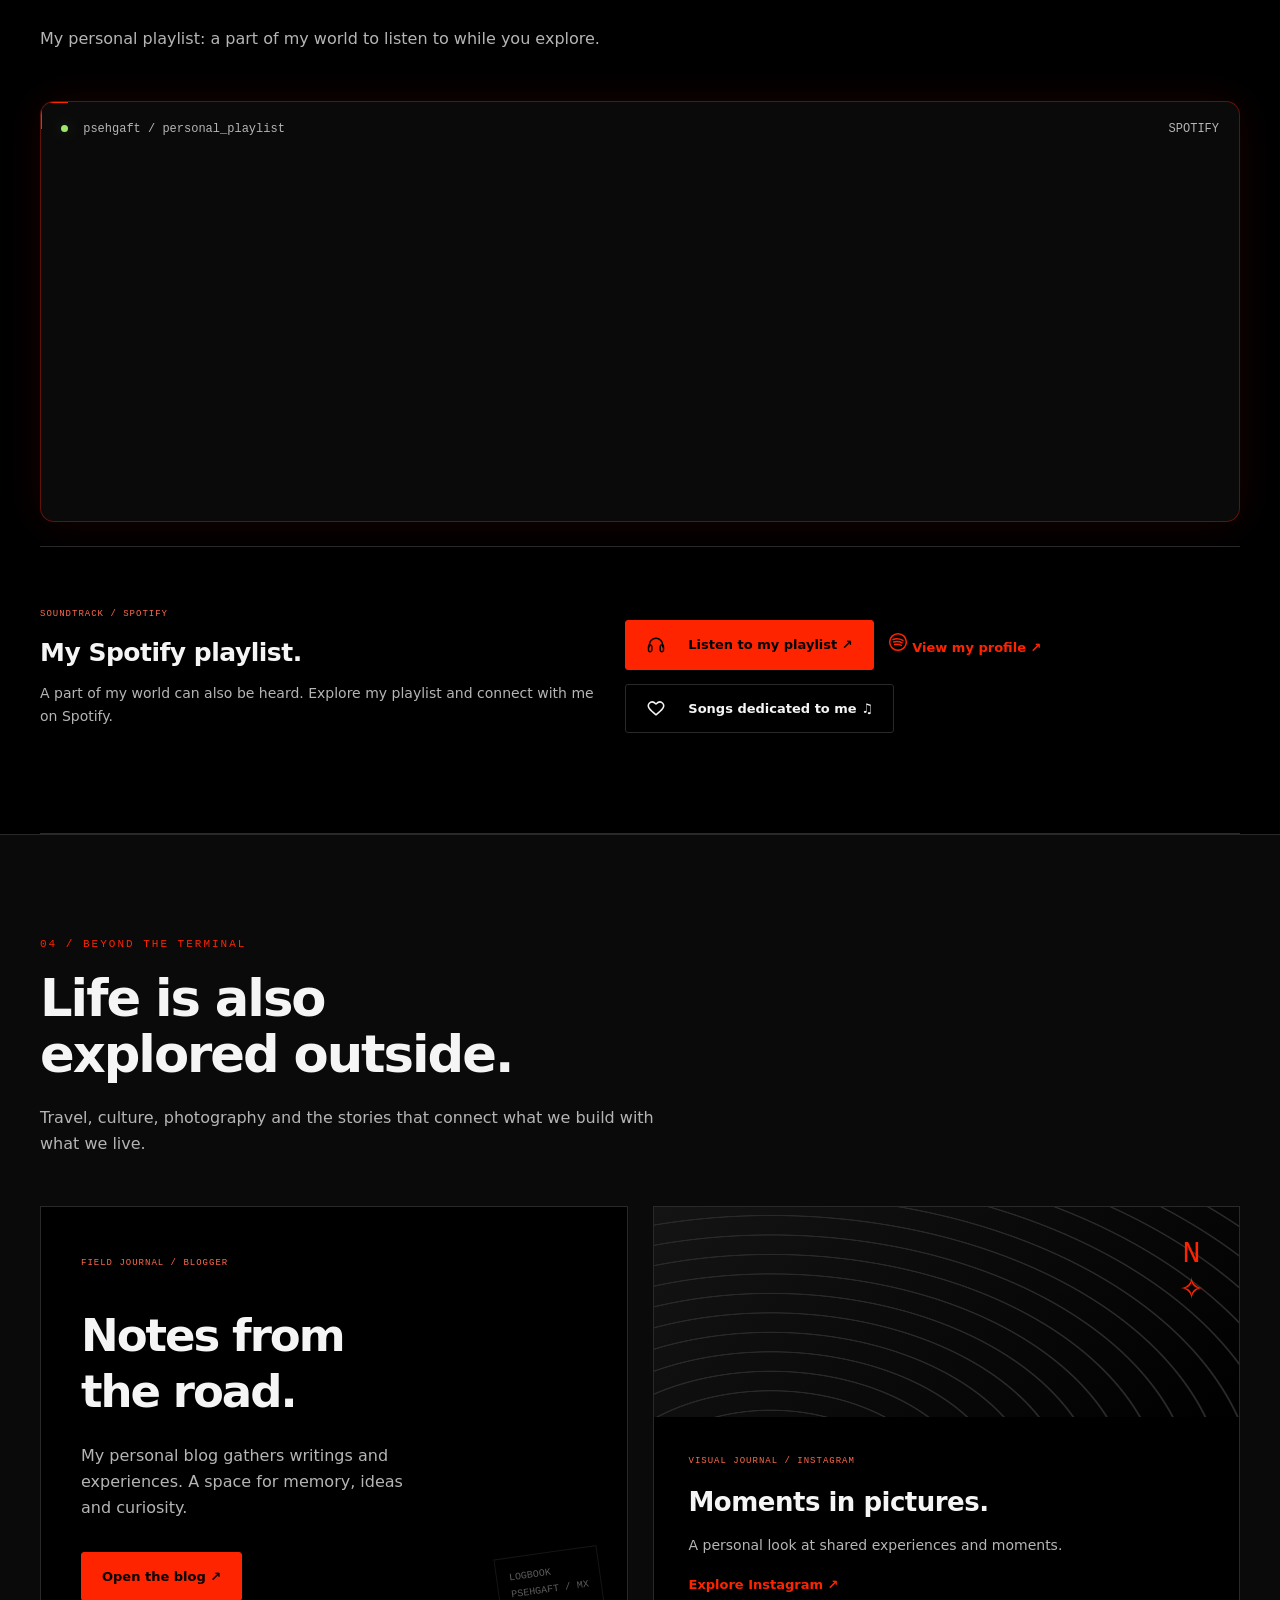
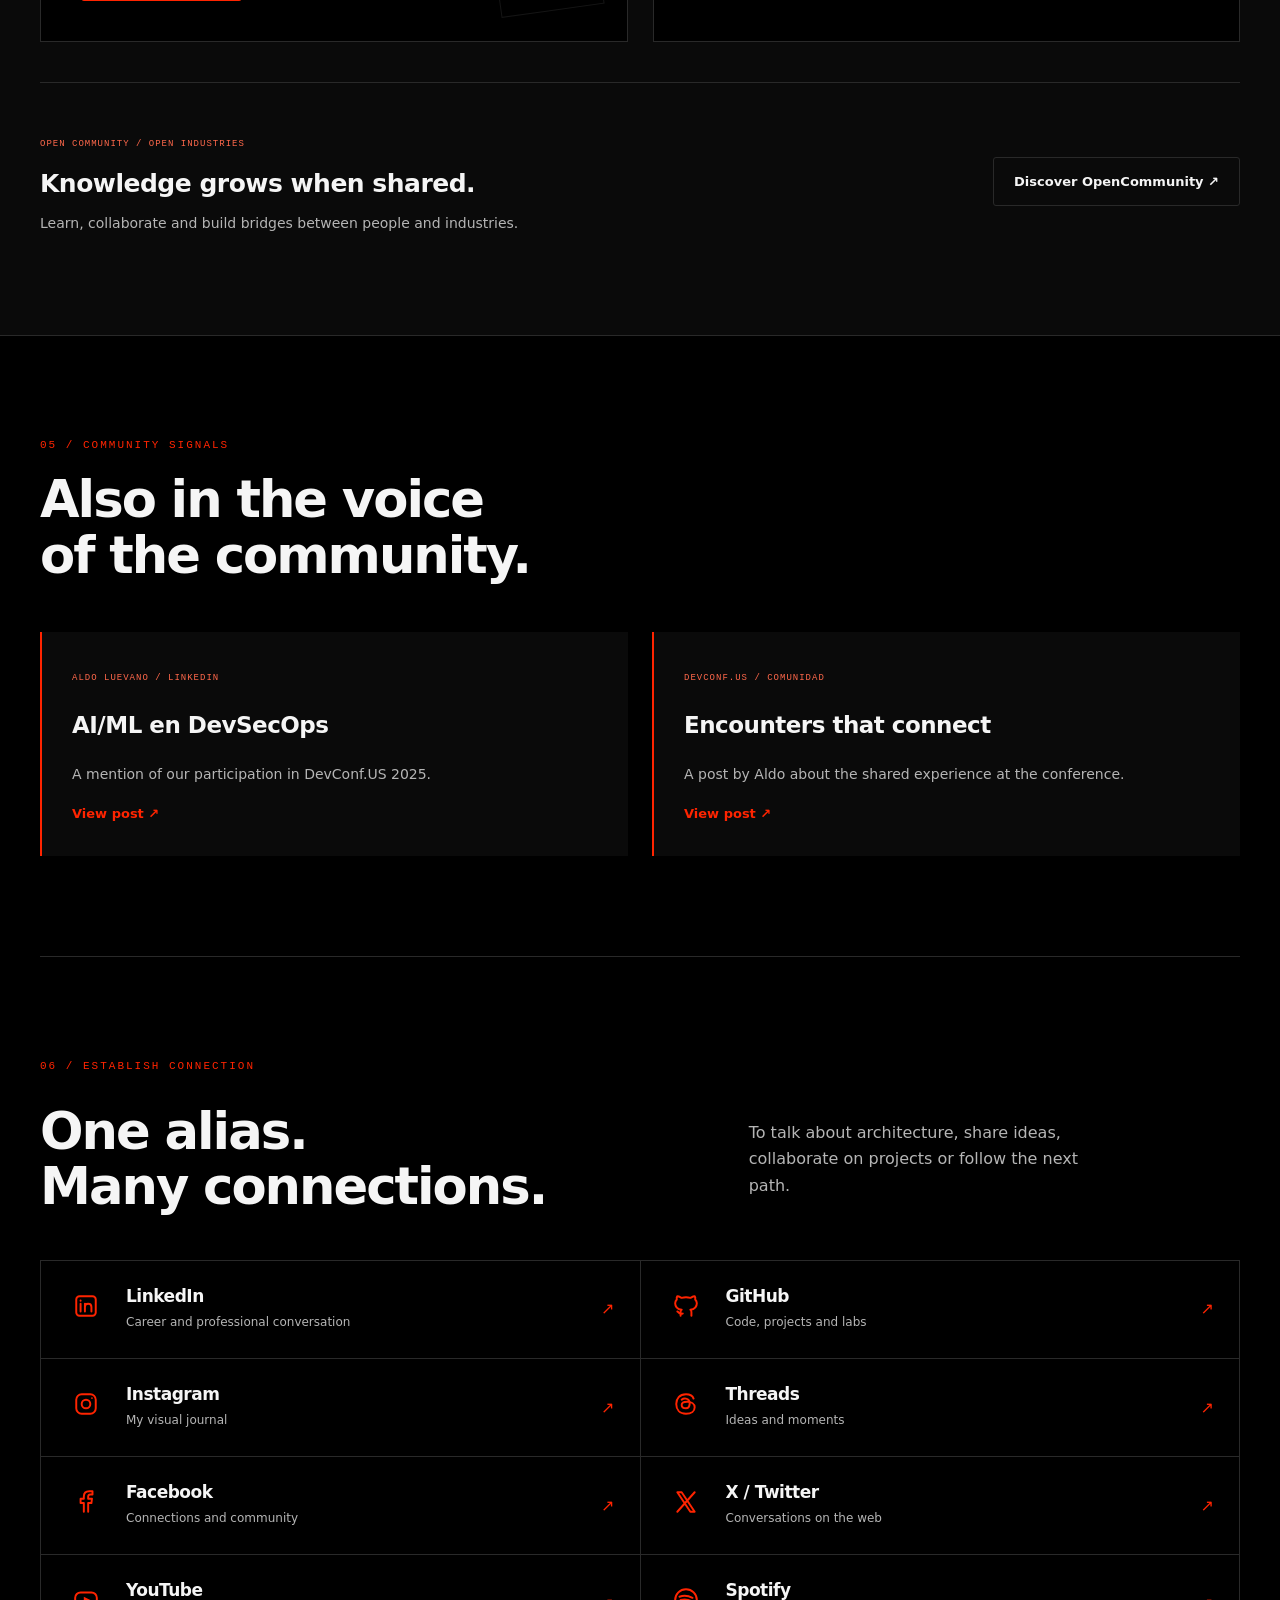
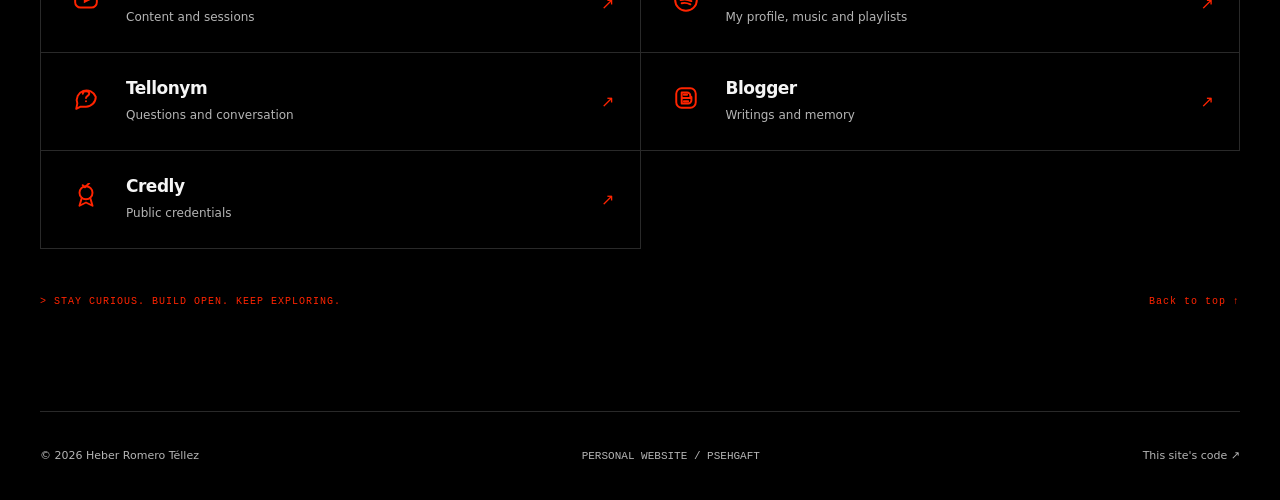
==== commit 9af0f8a2: "feat: selector multilingüe y cursor ピ en la página principal Co-authored-by: psehgaft <psehgaft@user" ====
--- a/index.html
+++ b/index.html
@@ -3,7 +3,7 @@
 <head>
 <meta charset="utf-8"><meta name="viewport" content="width=device-width,initial-scale=1">
 <title>Heber Romero Téllez | psehgaft · OpenShift, DevSecOps y Open Source</title>
-<meta name="description" content="Heber Romero Téllez (psehgaft): arquitectura OpenShift y Kubernetes, DevSecOps, automatización e IA. Explora proyectos open source, charlas, blog y viajes.">
+<meta name="description" content="Heber Romero Téllez (psehgaft): arquitectura OpenShift y Kubernetes, DevSecOps, automatización e IA. Explora proyectos open source, charlas, blog y viajes." id="metaDesc">
 <meta name="theme-color" content="#000000"><meta property="og:title" content="Heber Romero Téllez | OpenShift, DevSecOps y Open Source"><meta property="og:description" content="Construir sistemas. Explorar caminos. Compartir conocimiento."><meta property="og:type" content="website"><meta property="og:url" content="https://psehgaft-org.psehgaft.workers.dev/">
 <link rel="canonical" href="https://psehgaft-org.psehgaft.workers.dev/"><link rel="icon" href="assets/favicon.svg" type="image/svg+xml"><link rel="stylesheet" href="assets/style.css"><script src="assets/app.js" defer></script>
 <meta name="author" content="Heber Romero Téllez">
@@ -14,47 +14,107 @@
 <meta name="twitter:title" content="Heber Romero Téllez | psehgaft">
 <meta name="twitter:description" content="OpenShift, DevSecOps, proyectos abiertos, charlas y exploración.">
 <script type="application/ld+json">{"@context":"https://schema.org","@type":"ProfilePage","@id":"https://psehgaft-org.psehgaft.workers.dev/#profile","url":"https://psehgaft-org.psehgaft.workers.dev/","name":"Heber Romero Téllez | psehgaft","mainEntity":{"@type":"Person","@id":"https://psehgaft-org.psehgaft.workers.dev/#heber","name":"Heber Romero Téllez","alternateName":["psehgaft","Heber Romero Tellez"],"url":"https://psehgaft-org.psehgaft.workers.dev/","jobTitle":"Architect","worksFor":{"@type":"Organization","name":"Red Hat"},"description":"Arquitectura de plataformas, OpenShift, Kubernetes, DevSecOps, automatización y comunidad open source.","knowsAbout":["OpenShift","Kubernetes","DevSecOps","Ansible","Serverless","Inteligencia artificial"],"sameAs":["https://github.com/psehgaft","https://www.linkedin.com/in/psehgaft/","https://psehgaft.blogspot.com/","https://www.youtube.com/@Psehgaft","https://open.spotify.com/user/12126013095"]}}</script>
+<link rel="preconnect" href="https://fonts.googleapis.com"><link rel="preconnect" href="https://fonts.gstatic.com" crossorigin><link href="https://fonts.googleapis.com/css2?family=Noto+Sans+SC:wght@400;500;700&display=swap" rel="stylesheet">
+<style>
+.lang-wrap{display:flex;align-items:center;gap:8px}
+.lang-wrap label{font:12px ui-monospace,monospace;color:var(--accent);letter-spacing:.04em}
+.lang-select{appearance:none;-webkit-appearance:none;background-color:transparent;color:var(--accent);border:1px solid var(--line);border-radius:3px;padding:8px 26px 8px 12px;font:12px ui-monospace,monospace;cursor:pointer;background-image:linear-gradient(45deg,transparent 50%,var(--accent) 50%),linear-gradient(135deg,var(--accent) 50%,transparent 50%);background-position:calc(100% - 15px) 55%,calc(100% - 10px) 55%;background-size:5px 5px,5px 5px;background-repeat:no-repeat;max-width:150px}
+.lang-select:hover,.lang-select:focus-visible{border-color:var(--accent)}
+.lang-select option{background:var(--surface);color:var(--ink)}
+html[lang="zh-CN"] body{font-family:system-ui,-apple-system,BlinkMacSystemFont,"Segoe UI","Noto Sans SC",sans-serif}
+@media(max-width:760px){.lang-wrap label{display:none}.lang-select{max-width:118px;padding:6px 22px 6px 10px}}
+body{cursor:url([data-uri]) 12 11,auto}
+a,button,select,.lang-select{cursor:url([data-uri]) 12 11,pointer}
+@media(prefers-color-scheme:dark){body{cursor:url([data-uri]) 12 11,auto}}
+</style>
 </head>
 <body>
 <div class="crt-scanlines" aria-hidden="true"></div><div class="pointer-halo" aria-hidden="true"></div>
 <div class="scroll-progress" aria-hidden="true"></div>
-<a class="skip" href="#main" data-en="Skip to content" data-fr="Aller au contenu" data-de="Zum Inhalt springen">Saltar al contenido</a>
-<header class="site-header"><div class="wrap nav"><a class="brand" href="#" aria-label="Heber Romero, inicio" data-aria-en="Heber Romero, home" data-aria-fr="Heber Romero, accueil" data-aria-de="Heber Romero, Startseite"><span class="brand-icon">&gt;_</span> psehgaft<span class="brand-dot">.</span><span class="terminal-cursor brand-cursor" aria-hidden="true">▮</span></a><nav aria-label="Principal" data-aria-en="Primary" data-aria-fr="Principal" data-aria-de="Hauptnavigation"><a href="#perfil" data-en="Profile" data-fr="Profil" data-de="Profil">Perfil</a><a href="#proyectos" data-en="Code" data-fr="Code" data-de="Code">Código</a><a href="#charlas" data-en="Talks" data-fr="Conférences" data-de="Vorträge">Charlas</a><a href="#playlist" data-en="Playlist" data-fr="Playlist" data-de="Playlist">Playlist</a><a href="#explorar" data-en="Explore" data-fr="Explorer" data-de="Entdecken">Explorar</a><a href="#conectar" data-en="Connect" data-fr="Contact" data-de="Kontakt">Conectar</a><a href="mapa.html" data-en="map" data-fr="carte" data-de="Karte">mapa</a></nav><div class="header-actions"><button id="lang" class="theme-button" type="button" aria-label="Change language"><span>ES</span></button><button id="theme" class="theme-button" type="button" aria-label="Pausar movimiento" aria-pressed="true">◉ <span>Pausar movimiento</span></button></div></div></header>
+<a class="skip" href="#main" data-en="Skip to content" data-fr="Aller au contenu" data-de="Zum Inhalt springen" data-i18n="skipLink">Saltar al contenido</a>
+<header class="site-header"><div class="wrap nav"><a class="brand" href="#" aria-label="Heber Romero, inicio" data-aria-en="Heber Romero, home" data-aria-fr="Heber Romero, accueil" data-aria-de="Heber Romero, Startseite" data-i18n-aria="brandAria"><span class="brand-icon">&gt;_</span> psehgaft<span class="brand-dot">.</span><span class="terminal-cursor brand-cursor" aria-hidden="true">▮</span></a><nav aria-label="Principal" data-aria-en="Primary" data-aria-fr="Principal" data-aria-de="Hauptnavigation" data-i18n-aria="navAria"><a href="#perfil" data-en="Profile" data-fr="Profil" data-de="Profil" data-i18n="navProfile">Perfil</a><a href="#proyectos" data-en="Code" data-fr="Code" data-de="Code" data-i18n="navCode">Código</a><a href="#charlas" data-en="Talks" data-fr="Conférences" data-de="Vorträge" data-i18n="navTalks">Charlas</a><a href="#playlist" data-en="Playlist" data-fr="Playlist" data-de="Playlist" data-i18n="navPlaylist">Playlist</a><a href="#explorar" data-en="Explore" data-fr="Explorer" data-de="Entdecken" data-i18n="navExplore">Explorar</a><a href="#conectar" data-en="Connect" data-fr="Contact" data-de="Kontakt" data-i18n="navConnect">Conectar</a><a href="maps/" data-en="map" data-fr="carte" data-de="Karte" data-i18n="navMap">mapa</a></nav><div class="header-actions"><div class="lang-wrap"><label for="langSelect" data-i18n="langLabel">Idioma</label><select class="lang-select" id="langSelect" aria-label="Idioma / Language"><option value="es">Español</option><option value="en">English</option><option value="de">Deutsch</option><option value="zh">中文</option><option value="pt">Português</option><option value="fr">Français</option></select></div><button id="lang" class="theme-button" type="button" aria-label="Change language"><span>ES</span></button><button id="theme" class="theme-button" type="button" aria-label="Pausar movimiento" aria-pressed="true">◉ <span>Pausar movimiento</span></button></div></div></header>
 <main id="main">
-<section class="hero wrap" aria-labelledby="hero-title"><div class="hero-copy"><p class="eyebrow" data-en="<span class='status-dot'></span> ARCHITECT / BUILDER / EXPLORER" data-fr="<span class='status-dot'></span> ARCHITECTE / BÂTISSEUR / EXPLORATEUR" data-de="<span class='status-dot'></span> ARCHITEKT / ERBAUER / ENTDECKER"><span class="status-dot"></span> ARCHITECT / BUILDER / EXPLORER</p><h1 id="hero-title">Heber<br>Romero<span class="accent">_</span></h1><p class="surname mono">TÉLLEZ <span>//</span> @psehgaft</p><p class="hero-lead" data-en="Build systems.<br>Explore paths.<br><span>Share what I learn.</span>" data-fr="Construire des systèmes.<br>Explorer des chemins.<br><span>Partager ce que j'apprends.</span>" data-de="Systeme bauen.<br>Wege erkunden.<br><span>Teilen, was ich lerne.</span>">Construir sistemas.<br>Explorar caminos.<br><span>Compartir lo aprendido.</span></p><p class="hero-description" data-en="Platform architecture, DevSecOps and open ecosystems. Technology with purpose and curiosity beyond the screen." data-fr="Architecture de plateformes, DevSecOps et écosystèmes ouverts. Une technologie avec du sens et une curiosité qui va au-delà de l'écran." data-de="Plattformarchitektur, DevSecOps und offene Ökosysteme. Technologie mit Sinn und Neugier über den Bildschirm hinaus.">Arquitectura de plataformas, DevSecOps y ecosistemas abiertos. Tecnología con propósito y curiosidad más allá de la pantalla.</p><div class="actions"><a class="button primary" href="#proyectos" data-en="Explore my work <span aria-hidden='true'>↗</span>" data-fr="Explorer mon travail <span aria-hidden='true'>↗</span>" data-de="Meine Arbeit entdecken <span aria-hidden='true'>↗</span>">Explorar mi trabajo <span aria-hidden="true">↗</span></a><a class="button" href="#conectar" data-en="Find me online" data-fr="Me trouver en ligne" data-de="Mich online finden">Encontrarme en la red</a></div><div class="hero-tags mono"><span>OPENSHIFT</span><span>OPEN SOURCE</span><span>ADVENTURE</span></div></div>
-<a class="hero-visual-link" href="mapa.html" aria-label="Abrir el mapa interactivo" data-en-aria="Open the interactive map" data-fr-aria="Ouvrir la carte interactive" data-de-aria="Interaktive Karte öffnen"><div class="hero-visual"><div class="visual-label mono"><span data-en="FIELD NOTES / SYSTEM 01" data-fr="NOTES DE TERRAIN / SYSTÈME 01" data-de="FELDNOTIZEN / SYSTEM 01">FIELD NOTES / SYSTEM 01</span><span data-en="MX ↔ WORLD" data-fr="MX ↔ MONDE" data-de="MX ↔ WELT">MX ↔ WORLD</span></div><div class="map-preview" role="img" aria-label="Vista previa del mapa interactivo: cinco distritos sobre Norteamérica" data-en-aria="Interactive map preview: five districts across North America" data-fr-aria="Aperçu de la carte interactive : cinq districts en Amérique du Nord" data-de-aria="Vorschau der interaktiven Karte: fünf Distrikte in Nordamerika"><span class="map-radar" aria-hidden="true"></span><div class="map-preview-stage"><img class="map-preview-img" src="[data-uri]" alt="" aria-hidden="true"><span class="map-preview-sweep" aria-hidden="true"></span><span class="map-preview-pin" style="--x:28%;--y:52%"><span class="map-pin-badge"><svg viewBox="-20 -20 40 40" aria-hidden="true"><path d="M-5-10L-13 0l8 10M5-10L13 0 5 10M2-13L-2 13"/></svg></span><b data-en="REPOSITORIES" data-fr="DÉPÔTS" data-de="REPOSITORIES">REPOSITORIOS</b><small>WEST LABS</small></span><span class="map-preview-pin" style="--x:72%;--y:50%"><span class="map-pin-badge"><svg viewBox="-20 -20 40 40" aria-hidden="true"><path d="M-7-7L7 0M-7 7L7 0M-7-7V7"/></svg></span><b data-en="SOCIAL NETWORKS" data-fr="RÉSEAUX SOCIAUX" data-de="SOZIALE NETZWERKE">REDES SOCIALES</b><small>EAST FEED</small></span><span class="map-preview-pin" style="--x:48%;--y:63%"><span class="map-pin-badge"><svg viewBox="-20 -20 40 40" aria-hidden="true"><path d="M-13-9H13V10H-13ZM-12-7L0 2 12-7"/></svg></span><b data-en="HEADQUARTERS" data-fr="QUARTIER GÉNÉRAL" data-de="HAUPTQUARTIER">CUARTEL GENERAL</b><small>BORDER HQ</small></span><span class="map-preview-pin" style="--x:42%;--y:76%"><span class="map-pin-badge"><svg viewBox="-20 -20 40 40" aria-hidden="true"><path d="M-14-10H8V5H-3L-10 11V5H-14ZM4-4H14V9H9L4 13V9"/></svg></span><b data-en="TALKS" data-fr="CONFÉRENCES" data-de="VORTRÄGE">PLÁTICAS</b><small>STAGE DISTRICT</small></span><span class="map-preview-pin" style="--x:56%;--y:86%"><span class="map-pin-badge"><svg viewBox="-20 -20 40 40" aria-hidden="true"><path d="M0-10V12M0-8C-5-12-10-12-14-10V8C-9 6-4 7 0 11M0-8C5-12 10-12 14-10V8C9 6 4 7 0 11"/></svg></span><b data-en="TRAINING" data-fr="FORMATION" data-de="TRAINING">ENTRENAMIENTO</b><small>TRAINING GROUNDS</small></span></div><span class="map-preview-online"><span class="status-dot"></span> ONLINE</span><span class="map-preview-dm" aria-hidden="true"><span class="map-preview-dm-line"></span><span class="map-preview-dm-line short"></span><em>ENVIAR</em></span></div><div class="visual-footer mono"><span data-en="CURIOSITY IS THE STARTING POINT." data-fr="LA CURIOSITÉ EST LE POINT DE DÉPART." data-de="NEUGIER IST DER AUSGANGSPUNKT.">LA CURIOSIDAD ES EL PUNTO DE PARTIDA.</span><span>01 / ∞</span></div></div></a>
+<section class="hero wrap" aria-labelledby="hero-title"><div class="hero-copy"><p class="eyebrow" data-en="<span class='status-dot'></span> ARCHITECT / BUILDER / EXPLORER" data-fr="<span class='status-dot'></span> ARCHITECTE / BÂTISSEUR / EXPLORATEUR" data-de="<span class='status-dot'></span> ARCHITEKT / ERBAUER / ENTDECKER" data-i18n="heroEyebrow"><span class="status-dot"></span> ARCHITECT / BUILDER / EXPLORER</p><h1 id="hero-title">Heber<br>Romero<span class="accent">_</span></h1><p class="surname mono">TÉLLEZ <span>//</span> @psehgaft</p><p class="hero-lead" data-en="Build systems.<br>Explore paths.<br><span>Share what I learn.</span>" data-fr="Construire des systèmes.<br>Explorer des chemins.<br><span>Partager ce que j'apprends.</span>" data-de="Systeme bauen.<br>Wege erkunden.<br><span>Teilen, was ich lerne.</span>" data-i18n="heroLead">Construir sistemas.<br>Explorar caminos.<br><span>Compartir lo aprendido.</span></p><p class="hero-description" data-en="Platform architecture, DevSecOps and open ecosystems. Technology with purpose and curiosity beyond the screen." data-fr="Architecture de plateformes, DevSecOps et écosystèmes ouverts. Une technologie avec du sens et une curiosité qui va au-delà de l'écran." data-de="Plattformarchitektur, DevSecOps und offene Ökosysteme. Technologie mit Sinn und Neugier über den Bildschirm hinaus." data-i18n="heroDesc">Arquitectura de plataformas, DevSecOps y ecosistemas abiertos. Tecnología con propósito y curiosidad más allá de la pantalla.</p><div class="actions"><a class="button primary" href="#proyectos" data-en="Explore my work <span aria-hidden='true'>↗</span>" data-fr="Explorer mon travail <span aria-hidden='true'>↗</span>" data-de="Meine Arbeit entdecken <span aria-hidden='true'>↗</span>" data-i18n="heroBtnWork">Explorar mi trabajo <span aria-hidden="true">↗</span></a><a class="button" href="#conectar" data-en="Find me online" data-fr="Me trouver en ligne" data-de="Mich online finden" data-i18n="heroBtnFind">Encontrarme en la red</a></div><div class="hero-tags mono"><span>OPENSHIFT</span><span>OPEN SOURCE</span><span>ADVENTURE</span></div></div>
+<a class="hero-visual-link" href="maps/" aria-label="Abrir el mapa interactivo" data-en-aria="Open the interactive map" data-fr-aria="Ouvrir la carte interactive" data-de-aria="Interaktive Karte öffnen" data-i18n-aria="heroVisualAria"><div class="hero-visual"><div class="visual-label mono"><span data-en="FIELD NOTES / SYSTEM 01" data-fr="NOTES DE TERRAIN / SYSTÈME 01" data-de="FELDNOTIZEN / SYSTEM 01" data-i18n="visualLabel1">FIELD NOTES / SYSTEM 01</span><span data-en="MX ↔ WORLD" data-fr="MX ↔ MONDE" data-de="MX ↔ WELT" data-i18n="visualLabel2">MX ↔ WORLD</span></div><div class="map-preview" role="img" aria-label="Vista previa del mapa interactivo: cinco distritos sobre Norteamérica" data-en-aria="Interactive map preview: five districts across North America" data-fr-aria="Aperçu de la carte interactive : cinq districts en Amérique du Nord" data-de-aria="Vorschau der interaktiven Karte: fünf Distrikte in Nordamerika" data-i18n-aria="mapPreviewAria"><span class="map-radar" aria-hidden="true"></span><div class="map-preview-stage"><img class="map-preview-img" src="[data-uri]" alt="" aria-hidden="true"><span class="map-preview-sweep" aria-hidden="true"></span><span class="map-preview-pin" style="--x:28%;--y:52%"><span class="map-pin-badge"><svg viewBox="-20 -20 40 40" aria-hidden="true"><path d="M-5-10L-13 0l8 10M5-10L13 0 5 10M2-13L-2 13"/></svg></span><b data-en="REPOSITORIES" data-fr="DÉPÔTS" data-de="REPOSITORIES" data-i18n="pinRepos">REPOSITORIOS</b><small>WEST LABS</small></span><span class="map-preview-pin" style="--x:72%;--y:50%"><span class="map-pin-badge"><svg viewBox="-20 -20 40 40" aria-hidden="true"><path d="M-7-7L7 0M-7 7L7 0M-7-7V7"/></svg></span><b data-en="SOCIAL NETWORKS" data-fr="RÉSEAUX SOCIAUX" data-de="SOZIALE NETZWERKE" data-i18n="pinSocial">REDES SOCIALES</b><small>EAST FEED</small></span><span class="map-preview-pin" style="--x:48%;--y:63%"><span class="map-pin-badge"><svg viewBox="-20 -20 40 40" aria-hidden="true"><path d="M-13-9H13V10H-13ZM-12-7L0 2 12-7"/></svg></span><b data-en="HEADQUARTERS" data-fr="QUARTIER GÉNÉRAL" data-de="HAUPTQUARTIER" data-i18n="pinHq">CUARTEL GENERAL</b><small>BORDER HQ</small></span><span class="map-preview-pin" style="--x:42%;--y:76%"><span class="map-pin-badge"><svg viewBox="-20 -20 40 40" aria-hidden="true"><path d="M-14-10H8V5H-3L-10 11V5H-14ZM4-4H14V9H9L4 13V9"/></svg></span><b data-en="TALKS" data-fr="CONFÉRENCES" data-de="VORTRÄGE" data-i18n="pinTalks">PLÁTICAS</b><small>STAGE DISTRICT</small></span><span class="map-preview-pin" style="--x:56%;--y:86%"><span class="map-pin-badge"><svg viewBox="-20 -20 40 40" aria-hidden="true"><path d="M0-10V12M0-8C-5-12-10-12-14-10V8C-9 6-4 7 0 11M0-8C5-12 10-12 14-10V8C9 6 4 7 0 11"/></svg></span><b data-en="TRAINING" data-fr="FORMATION" data-de="TRAINING" data-i18n="pinTraining">ENTRENAMIENTO</b><small>TRAINING GROUNDS</small></span></div><span class="map-preview-online"><span class="status-dot"></span> ONLINE</span><span class="map-preview-dm" aria-hidden="true"><span class="map-preview-dm-line"></span><span class="map-preview-dm-line short"></span><em data-i18n="mapDmSend">ENVIAR</em></span></div><div class="visual-footer mono"><span data-en="CURIOSITY IS THE STARTING POINT." data-fr="LA CURIOSITÉ EST LE POINT DE DÉPART." data-de="NEUGIER IST DER AUSGANGSPUNKT." data-i18n="visualFooter">LA CURIOSIDAD ES EL PUNTO DE PARTIDA.</span><span>01 / ∞</span></div></div></a>
 </section>
-<div class="skill-strip" aria-label="Áreas de trabajo" data-aria-en="Work areas" data-aria-fr="Domaines de travail" data-aria-de="Arbeitsbereiche"><div class="wrap mono"><span>KUBERNETES</span><span class="separator">/</span><span>ANSIBLE</span><span class="separator">/</span><span>DEVSECOPS</span><span class="separator">/</span><span>SERVERLESS</span><span class="separator">/</span><span>AI & PLATFORM ENGINEERING</span></div></div>
-<section id="perfil" class="section wrap"><div class="section-heading"><p class="eyebrow" data-en="01 / WHOAMI" data-fr="01 / QUI SUIS-JE" data-de="01 / WER BIN ICH">01 / WHOAMI</p><h2 data-en="An architect.<br>Many ways to explore." data-fr="Un architecte.<br>Bien des façons d'explorer." data-de="Ein Architekt.<br>Viele Wege zu erkunden.">Un arquitecto.<br>Muchas formas de explorar.</h2></div><div class="profile-grid"><div class="profile-text"><p class="large-copy" data-en="I connect strategy and implementation to build open, resilient platforms that can evolve." data-fr="Je relie stratégie et mise en œuvre pour construire des plateformes ouvertes, résilientes et capables d'évoluer." data-de="Ich verbinde Strategie und Umsetzung, um offene, resiliente Plattformen zu bauen, die sich weiterentwickeln können.">Conecto estrategia e implementación para construir plataformas abiertas, resilientes y capaces de evolucionar.</p><p data-en="My work spans OpenShift, Kubernetes, automation, middleware, virtualization and artificial intelligence. I care about turning complexity into solutions that teams can understand, operate and improve." data-fr="Mon travail traverse OpenShift, Kubernetes, l'automatisation, le middleware, la virtualisation et l'intelligence artificielle. Je veux transformer la complexité en solutions que les équipes peuvent comprendre, exploiter et améliorer." data-de="Meine Arbeit umfasst OpenShift, Kubernetes, Automatisierung, Middleware, Virtualisierung und künstliche Intelligenz. Mir geht es darum, Komplexität in Lösungen zu verwandeln, die Teams verstehen, betreiben und verbessern können.">Mi trabajo cruza OpenShift, Kubernetes, automatización, middleware, virtualización e inteligencia artificial. Me interesa convertir la complejidad en soluciones que los equipos puedan entender, operar y mejorar.</p><p data-en="Community is part of that work: sharing code, giving talks, documenting and learning with others. Beyond the screen, that same curiosity takes the shape of travel, culture and new experiences." data-fr="La communauté fait partie de ce travail : partager du code, donner des conférences, documenter et apprendre avec les autres. Hors écran, cette même curiosité prend la forme de voyages, de culture et de nouvelles expériences." data-de="Community gehört zu dieser Arbeit: Code teilen, Vorträge halten, dokumentieren und mit anderen lernen. Abseits des Bildschirms nimmt dieselbe Neugier die Form von Reisen, Kultur und neuen Erfahrungen an.">La comunidad es parte de ese trabajo: compartir código, dar charlas, documentar y aprender con otras personas. Fuera de la pantalla, esa misma curiosidad toma la forma de viajes, cultura y nuevas experiencias.</p><div class="actions"><a class="text-link" href="https://www.linkedin.com/in/psehgaft/" target="_blank" rel="noopener noreferrer" data-en="Career on LinkedIn ↗" data-fr="Parcours sur LinkedIn ↗" data-de="Werdegang auf LinkedIn ↗">Trayectoria en LinkedIn ↗</a><a class="text-link" href="https://www.credly.com/users/psehgaft/badges" target="_blank" rel="noopener noreferrer" data-en="Credentials on Credly ↗" data-fr="Certifications sur Credly ↗" data-de="Zertifikate auf Credly ↗">Credenciales en Credly ↗</a></div></div><aside class="terminal" aria-label="Terminal interactiva de navegación" data-aria-en="Interactive navigation terminal" data-aria-fr="Terminal de navigation interactif" data-aria-de="Interaktives Navigationsterminal"><div class="terminal-bar"><span class="terminal-dots" aria-hidden="true">● ● ●</span><span class="mono">psehgaft@open-world:~</span></div><div id="terminal-output" class="terminal-output" role="log" aria-live="polite"><p><span class="prompt">$</span> whoami</p><p data-en="Heber Romero Téllez<br>Architect @ Red Hat<br>Open source · Mentoring · Community" data-fr="Heber Romero Téllez<br>Architecte @ Red Hat<br>Open source · Mentorat · Communauté" data-de="Heber Romero Téllez<br>Architekt @ Red Hat<br>Open Source · Mentoring · Community">Heber Romero Téllez<br>Architect @ Red Hat<br>Open source · Mentoría · Comunidad</p><p class="terminal-muted" data-en="Try: help, projects, socials, talks, explore." data-fr="Essayez : help, projets, reseaux, conferences, explorer." data-de="Probier: help, projekte, netzwerke, vortraege, entdecken.">Prueba: help, proyectos, redes, charlas, explorar.</p></div><form id="terminal-form" class="terminal-form"><label class="prompt" for="command">$</label><input id="command" name="command" placeholder="help" autocomplete="off" spellcheck="false" aria-label="Comando de navegación" data-aria-en="Navigation command" data-aria-fr="Commande de navigation" data-aria-de="Navigationsbefehl"><button type="submit" aria-label="Ejecutar comando" data-aria-en="Run command" data-aria-fr="Exécuter la commande" data-aria-de="Befehl ausführen">↵</button></form><noscript><p data-en="Use the main menu to navigate." data-fr="Utilisez le menu principal pour naviguer." data-de="Nutze das Hauptmenü zur Navigation.">Usa el menú principal para navegar.</p></noscript></aside></div></section>
-<section id="proyectos" class="section wrap"><div class="section-heading split"><div><p class="eyebrow" data-en="02 / BUILD IN THE OPEN" data-fr="02 / CONSTRUIRE EN PUBLIC" data-de="02 / OFFEN BAUEN">02 / BUILD IN THE OPEN</p><h2 data-en="Code tells<br>the other half of the story." data-fr="Le code raconte<br>l'autre moitié de l'histoire." data-de="Code erzählt<br>die andere Hälfte der Geschichte.">El código cuenta<br>la otra parte de la historia.</h2></div><a class="text-link" href="https://github.com/psehgaft?tab=repositories" target="_blank" rel="noopener noreferrer" data-en="My GitHub ↗" data-fr="Mon GitHub ↗" data-de="Mein GitHub ↗">Mi GitHub ↗</a></div><div class="featured-grid">
-<a class="feature-card" href="https://github.com/psehgaft/ocp-ansible-agent-installer" target="_blank" rel="noopener noreferrer"><span class="card-top mono">01 / PLATFORM <span>↗</span></span><h3>OpenShift<br>Agent Installer</h3><p data-en="Platform installation and automation with Ansible." data-fr="Installation et automatisation de plateformes avec Ansible." data-de="Installation und Automatisierung von Plattformen mit Ansible.">Instalación y automatización de plataformas con Ansible.</p><span class="tags">OPENSHIFT / ANSIBLE</span></a>
-<a class="feature-card" href="https://github.com/Open-Industries/automation_governance_model" target="_blank" rel="noopener noreferrer"><span class="card-top mono">02 / GOVERNANCE <span>↗</span></span><h3>Automation<br>Governance</h3><p data-en="Roles, practices and resources for automation governance." data-fr="Rôles, pratiques et ressources pour la gouvernance de l'automatisation." data-de="Rollen, Praktiken und Ressourcen für Automation-Governance.">Roles, prácticas y recursos para el gobierno de automatización.</p><span class="tags">AAP / WORKSHOP</span></a>
-<a class="feature-card" href="https://github.com/Open-Industries/open-ecosystem-services" target="_blank" rel="noopener noreferrer"><span class="card-top mono">03 / ECOSYSTEMS <span>↗</span></span><h3>Open Ecosystem<br>Services</h3><p data-en="A space to explore open services and ecosystems." data-fr="Un espace pour explorer les services et écosystèmes ouverts." data-de="Ein Raum, um offene Dienste und Ökosysteme zu entdecken.">Un espacio para explorar servicios y ecosistemas abiertos.</p><span class="tags">OPEN INDUSTRIES</span></a>
-<a class="feature-card" href="https://github.com/psehgaft/openshift-quarkus-game" target="_blank" rel="noopener noreferrer"><span class="card-top mono">04 / PLAY & LEARN <span>↗</span></span><h3>Quarkus<br>Game</h3><p data-en="Learn by building: applications, APIs and OpenShift." data-fr="Apprendre en construisant : applications, API et OpenShift." data-de="Lernen durch Bauen: Anwendungen, APIs und OpenShift.">Aprender construyendo: aplicaciones, APIs y OpenShift.</p><span class="tags">QUARKUS / JAVA</span></a>
-</div><div class="catalog-header"><h3 data-en="Repository explorer" data-fr="Explorateur de dépôts" data-de="Repository-Explorer">Explorador de repositorios</h3><p data-en="Public projects, labs and forks. A catalog to discover and keep learning." data-fr="Projets publics, laboratoires et forks. Un catalogue pour découvrir et continuer à apprendre." data-de="Öffentliche Projekte, Labs und Forks. Ein Katalog zum Entdecken und Weiterlernen.">Proyectos, laboratorios y forks públicos. Un catálogo para descubrir y seguir aprendiendo.</p></div><div class="filters"><label class="search-field"><span aria-hidden="true">⌕</span><input id="repo-search" type="search" placeholder="Buscar: gitops, ansible, GPU…" data-placeholder-en="Search: gitops, ansible, GPU…" data-placeholder-fr="Rechercher : gitops, ansible, GPU…" data-placeholder-de="Suchen: gitops, ansible, GPU…" aria-label="Buscar repositorios" data-aria-en="Search repositories" data-aria-fr="Rechercher des dépôts" data-aria-de="Repositories suchen"></label><label class="owner-filter"><span class="sr-only" data-en="Account" data-fr="Compte" data-de="Konto">Cuenta</span><select id="repo-owner"><option value="all" data-en="All accounts" data-fr="Tous les comptes" data-de="Alle Konten">Todas las cuentas</option><option value="psehgaft">psehgaft</option><option value="Open-Industries">Open Industries</option></select></label></div><p id="repo-status" class="catalog-status mono" role="status" data-en="Loading catalog…" data-fr="Chargement du catalogue…" data-de="Katalog wird geladen…">Cargando catálogo…</p><div id="repo-list" class="repo-grid"></div><button id="load-more" class="button" type="button" hidden data-en="Show more repositories ↓" data-fr="Afficher plus de dépôts ↓" data-de="Mehr Repositories anzeigen ↓">Mostrar más repositorios ↓</button><noscript><p>Visita <a href="https://github.com/psehgaft?tab=repositories">GitHub</a> para consultar todos los repositorios.</p></noscript></section>
-<section id="charlas" class="section wrap"><div class="section-heading"><p class="eyebrow" data-en="03 / SHARE THE SIGNAL" data-fr="03 / PARTAGER LE SIGNAL" data-de="03 / DAS SIGNAL TEILEN">03 / SHARE THE SIGNAL</p><h2 data-en="From the lab<br>to the conversation." data-fr="Du laboratoire<br>à la conversation." data-de="Vom Labor<br>zum Gespräch.">Del laboratorio<br>a la conversación.</h2><p data-en="Public talks and sessions about platforms, virtualization, security and artificial intelligence." data-fr="Conférences et sessions publiques sur les plateformes, la virtualisation, la sécurité et l'intelligence artificielle." data-de="Öffentliche Vorträge und Sessions zu Plattformen, Virtualisierung, Sicherheit und künstlicher Intelligenz.">Charlas y sesiones públicas sobre plataformas, virtualización, seguridad e inteligencia artificial.</p></div><div class="talk-list">
-<a class="talk" href="https://pretalx.devconf.info/devconf-us-2026/speaker/DCTSUB/" target="_blank" rel="noopener noreferrer"><span class="talk-year mono">2026</span><div><span class="tags">DEVCONF.US / PLATFORM ENGINEERING</span><h3>Your Platform Team Is Not a Ticket Queue</h3><p data-en="Self-service, platforms as products and a better experience for teams." data-fr="Libre-service, plateformes en tant que produit et une meilleure expérience pour les équipes." data-de="Self-Service, Plattformen als Produkt und eine bessere Erfahrung für Teams.">Autoservicio, plataformas como producto y una mejor experiencia para los equipos.</p></div><span class="arrow" aria-hidden="true">↗</span></a>
-<a class="talk" href="https://pretalx.devconf.info/devconf-us-2026/speaker/DCTSUB/" target="_blank" rel="noopener noreferrer"><span class="talk-year mono">2026</span><div><span class="tags">DEVCONF.US / AI INFRASTRUCTURE</span><h3>GPUs, DRA, and Smarter Scheduling for AI</h3><p data-en="Preparing Kubernetes for accelerated workloads and specialized resource allocation." data-fr="Préparer Kubernetes pour les charges accélérées et l'allocation de ressources spécialisées." data-de="Kubernetes für beschleunigte Workloads und spezialisierte Ressourcenzuweisung vorbereiten.">Preparar Kubernetes para cargas aceleradas y asignación de recursos especializados.</p></div><span class="arrow" aria-hidden="true">↗</span></a>
-<a class="talk" href="https://pretalx.devconf.info/devconf-us-2026/speaker/DCTSUB/" target="_blank" rel="noopener noreferrer"><span class="talk-year mono">2026</span><div><span class="tags">DEVCONF.US / VIRTUALIZATION</span><h3>KubeVirt Without Fear</h3><p data-en="Virtual machines and containers sharing one platform." data-fr="Machines virtuelles et conteneurs partageant une même plateforme." data-de="Virtuelle Maschinen und Container auf einer gemeinsamen Plattform.">Máquinas virtuales y contenedores compartiendo una plataforma.</p></div><span class="arrow" aria-hidden="true">↗</span></a>
-<a class="talk" href="https://www.redhat.com/en/events/webinar/unified-workload-migration-moving-vms-and-containers-to-openshift-with-openshift-virtualization" target="_blank" rel="noopener noreferrer"><span class="talk-year mono">2026</span><div><span class="tags">RED HAT / WEBINAR</span><h3>Unified Workload Migration</h3><p data-en="Workload modernization with OpenShift Virtualization." data-fr="Modernisation des charges avec OpenShift Virtualization." data-de="Workload-Modernisierung mit OpenShift Virtualization.">Modernización de cargas con OpenShift Virtualization.</p></div><span class="arrow" aria-hidden="true">↗</span></a>
-<a class="talk" href="https://pretalx.devconf.info/devconf-us-2025/talk/KXCC3S/" target="_blank" rel="noopener noreferrer"><span class="talk-year mono">2025</span><div><span class="tags">DEVCONF.US / AI + DEVSECOPS</span><h3>Intelligent Pipelines</h3><p data-en="Integrating AI/ML into delivery and security pipelines." data-fr="Intégration de l'IA/ML dans les pipelines de livraison et de sécurité." data-de="Integration von AI/ML in Delivery- und Sicherheits-Pipelines.">Integración de AI/ML en flujos de entrega y seguridad.</p></div><span class="arrow" aria-hidden="true">↗</span></a>
-<a class="talk" href="https://pretalx.devconf.info/devconf-us-2025/talk/7GHCRQ/" target="_blank" rel="noopener noreferrer"><span class="talk-year mono">2025</span><div><span class="tags">DEVCONF.US / DEVELOPER EXPERIENCE</span><h3>Unifying Developer Experience Across Virtual and Cloud Native Worlds</h3><p data-en="A conversation about development, containers and distributed architectures." data-fr="Une conversation sur le développement, les conteneurs et les architectures distribuées." data-de="Ein Gespräch über Entwicklung, Container und verteilte Architekturen.">Una conversación sobre desarrollo, contenedores y arquitecturas distribuidas.</p></div><span class="arrow" aria-hidden="true">↗</span></a>
-</div><div class="actions"><a class="button" href="https://www.youtube.com/@Psehgaft/videos" target="_blank" rel="noopener noreferrer" data-en="My YouTube channel ↗" data-fr="Ma chaîne YouTube ↗" data-de="Mein YouTube-Kanal ↗">Mi canal de YouTube ↗</a><a class="text-link" href="https://www.youtube.com/live/jQNI0yTBy6g" target="_blank" rel="noopener noreferrer" data-en="DevConf 2025 stream ↗" data-fr="Stream DevConf 2025 ↗" data-de="DevConf-2025-Stream ↗">Stream de DevConf 2025 ↗</a></div></section>
-<section id="playlist" class="section wrap playlist-section" aria-labelledby="playlist-title"><div class="section-heading"><p class="eyebrow" data-en="<span class='prompt'>$</span> PLAY / SOUNDTRACK" data-fr="<span class='prompt'>$</span> PLAY / BANDE-SON" data-de="<span class='prompt'>$</span> PLAY / SOUNDTRACK"><span class="prompt">$</span> PLAY / SOUNDTRACK</p><h2 id="playlist-title" data-en="My world also<br>sounds<span class='terminal-cursor' aria-hidden='true'>▮</span>" data-fr="Mon monde aussi<br>résonne<span class='terminal-cursor' aria-hidden='true'>▮</span>" data-de="Meine Welt<br>klingt auch<span class='terminal-cursor' aria-hidden='true'>▮</span>">Mi mundo también<br>suena<span class="terminal-cursor" aria-hidden="true">▮</span></h2><p data-en="My personal playlist: a part of my world to listen to while you explore." data-fr="Ma playlist personnelle : une partie de mon monde à écouter pendant que vous explorez." data-de="Meine persönliche Playlist: ein Teil meiner Welt zum Hören beim Stöbern.">Mi playlist personal: una parte de mi mundo para escuchar mientras exploras.</p></div><div class="spotify-frame"><div class="player-bar mono"><span><span class="status-dot" aria-hidden="true"></span> psehgaft / personal_playlist</span><span>SPOTIFY</span></div><iframe title="Playlist personal de Heber Romero en Spotify" data-title-en="Heber Romero's personal Spotify playlist" data-title-fr="Playlist Spotify personnelle de Heber Romero" data-title-de="Heber Romeros persönliche Spotify-Playlist" src="https://open.spotify.com/embed/playlist/2sCKbm0MhLFjAsT8ETjfn3?theme=0" width="100%" height="352" style="border:0;border-radius:12px" allow="autoplay; clipboard-write; encrypted-media; fullscreen; picture-in-picture" loading="lazy" allowfullscreen></iframe></div><div class="community-banner"><div><span class="tags">SOUNDTRACK / SPOTIFY</span><h3 data-en="My Spotify playlist." data-fr="Ma playlist sur Spotify." data-de="Meine Spotify-Playlist.">Mi playlist en Spotify.</h3><p data-en="A part of my world can also be heard. Explore my playlist and connect with me on Spotify." data-fr="Une partie de mon monde s'écoute aussi. Explorez ma playlist et connectez avec moi sur Spotify." data-de="Ein Teil meiner Welt lässt sich auch hören. Entdecke meine Playlist und vernetze dich mit mir auf Spotify.">Una parte de mi mundo también se escucha. Explora mi playlist y conecta conmigo en Spotify.</p></div><div class="actions"><a class="button primary" href="https://open.spotify.com/playlist/2sCKbm0MhLFjAsT8ETjfn3?si=Ly9gkww_SIeaFlU_pJ8ylA" target="_blank" rel="noopener noreferrer"><svg xmlns="http://www.w3.org/2000/svg" viewBox="0 0 24 24" width="20" height="20" fill="none" stroke="currentColor" stroke-width="1.8" stroke-linecap="round" stroke-linejoin="round" aria-hidden="true" focusable="false"><path d="M4 14v-2a8 8 0 0 1 16 0v2"/><rect x="3" y="12" width="4" height="8" rx="2"/><rect x="17" y="12" width="4" height="8" rx="2"/></svg data-en=" Listen to my playlist ↗" data-fr=" Écouter ma playlist ↗" data-de=" Meine Playlist hören ↗"> Escuchar mi playlist ↗</a><a class="text-link" href="https://open.spotify.com/user/12126013095" target="_blank" rel="noopener noreferrer"><svg xmlns="http://www.w3.org/2000/svg" viewBox="0 0 24 24" width="20" height="20" fill="none" stroke="currentColor" stroke-width="1.8" stroke-linecap="round" stroke-linejoin="round" aria-hidden="true" focusable="false"><circle cx="12" cy="12" r="10"/><path d="M6 9c4-1.4 8-1 12 1M7 12c3.5-1 7-.5 10 1M8 15c2.7-.7 5.3-.3 8 1"/></svg data-en=" View my profile ↗" data-fr=" Voir mon profil ↗" data-de=" Mein Profil ansehen ↗"> Ver mi perfil ↗</a><a class="button" href="https://open.spotify.com/playlist/61sfSL3orQvwjNkjFqPyOi?si=OE88FCRSQUuB3xkrByTUKw" target="_blank" rel="noopener noreferrer"><svg xmlns="http://www.w3.org/2000/svg" viewBox="0 0 24 24" width="20" height="20" fill="none" stroke="currentColor" stroke-width="1.8" stroke-linecap="round" stroke-linejoin="round" aria-hidden="true" focusable="false"><path d="M20 5c-3-3-6-1-8 1-2-2-5-4-8-1-4 4 2 9 8 14 6-5 12-10 8-14Z"/></svg data-en=" Songs dedicated to me ♫" data-fr=" Chansons qui me sont dédiées ♫" data-de=" Lieder, die mir gewidmet sind ♫"> Canciones que me dedican ♫</a></div></div></section>
-<section id="explorar" class="section expedition"><div class="wrap"><div class="section-heading"><p class="eyebrow" data-en="04 / BEYOND THE TERMINAL" data-fr="04 / AU-DELÀ DU TERMINAL" data-de="04 / JENSEITS DES TERMINALS">04 / BEYOND THE TERMINAL</p><h2 data-en="Life is also<br>explored outside." data-fr="La vie aussi<br>s'explore dehors." data-de="Das Leben wird auch<br>draußen erkundet.">La vida también<br>se explora afuera.</h2><p data-en="Travel, culture, photography and the stories that connect what we build with what we live." data-fr="Voyages, culture, photographie et les histoires qui relient ce que nous construisons à ce que nous vivons." data-de="Reisen, Kultur, Fotografie und die Geschichten, die verbinden, was wir bauen, mit dem, was wir leben.">Viajes, cultura, fotografía y las historias que conectan lo que construimos con lo que vivimos.</p></div><div class="explore-grid"><article class="journal-card"><span class="tags">FIELD JOURNAL / BLOGGER</span><h3 data-en="Notes from<br>the road." data-fr="Notes<br>de route." data-de="Notizen<br>von unterwegs.">Notas desde<br>el camino.</h3><p data-en="My personal blog gathers writings and experiences. A space for memory, ideas and curiosity." data-fr="Mon blog personnel rassemble écrits et expériences. Un espace pour la mémoire, les idées et la curiosité." data-de="Mein persönlicher Blog sammelt Texte und Erfahrungen. Ein Raum für Erinnerung, Ideen und Neugier.">Mi blog personal reúne escritos y experiencias. Un espacio para la memoria, las ideas y la curiosidad.</p><a class="button primary" href="https://psehgaft.blogspot.com/" target="_blank" rel="noopener noreferrer" data-en="Open the blog ↗" data-fr="Ouvrir le blog ↗" data-de="Blog öffnen ↗">Abrir el blog ↗</a><div class="journal-mark mono" aria-hidden="true">LOGBOOK<br>PSEHGAFT / MX</div></article><article class="photo-card"><div class="contour-art" aria-hidden="true"><span class="compass">N<br>✧</span></div><div class="photo-copy"><span class="tags">VISUAL JOURNAL / INSTAGRAM</span><h3 data-en="Moments in pictures." data-fr="Des moments en images." data-de="Momente in Bildern.">Momentos en imágenes.</h3><p data-en="A personal look at shared experiences and moments." data-fr="Un regard personnel sur des expériences et des moments partagés." data-de="Ein persönlicher Blick auf geteilte Erfahrungen und Momente.">Una mirada personal a experiencias y momentos compartidos.</p><a class="text-link" href="https://www.instagram.com/psehgaft/" target="_blank" rel="noopener noreferrer" data-en="Explore Instagram ↗" data-fr="Explorer Instagram ↗" data-de="Instagram entdecken ↗">Explorar Instagram ↗</a></div></article></div><div class="community-banner"><div><span class="tags">OPEN COMMUNITY / OPEN INDUSTRIES</span><h3 data-en="Knowledge grows when shared." data-fr="La connaissance grandit quand on la partage." data-de="Wissen wächst, wenn man es teilt.">El conocimiento crece cuando se comparte.</h3><p data-en="Learn, collaborate and build bridges between people and industries." data-fr="Apprendre, collaborer et construire des ponts entre les personnes et les industries." data-de="Lernen, zusammenarbeiten und Brücken zwischen Menschen und Branchen bauen.">Aprender, colaborar y construir puentes entre personas e industrias.</p></div><a class="button" href="https://github.com/psehgaft/OpenCommunity" target="_blank" rel="noopener noreferrer" data-en="Discover OpenCommunity ↗" data-fr="Découvrir OpenCommunity ↗" data-de="OpenCommunity entdecken ↗">Conocer OpenCommunity ↗</a></div></div></section>
-<section id="menciones" class="section wrap"><div class="section-heading"><p class="eyebrow" data-en="05 / COMMUNITY SIGNALS" data-fr="05 / COMMUNITY SIGNALS" data-de="05 / COMMUNITY-SIGNALE">05 / COMMUNITY SIGNALS</p><h2 data-en="Also in the voice<br>of the community." data-fr="Aussi dans la voix<br>de la communauté." data-de="Auch in der Stimme<br>der Community.">También en la voz<br>de la comunidad.</h2></div><div class="mention-grid"><a class="mention" href="https://www.linkedin.com/posts/aldoluevano-it_devconf-activity-7373404927177666560-68ko" target="_blank" rel="noopener noreferrer"><span class="tags">ALDO LUEVANO / LINKEDIN</span><h3>AI/ML en DevSecOps</h3><p data-en="A mention of our participation in DevConf.US 2025." data-fr="Mention de notre participation à DevConf.US 2025." data-de="Erwähnung unserer Teilnahme an der DevConf.US 2025.">Mención sobre nuestra participación en DevConf.US 2025.</p><span class="text-link" data-en="View post ↗" data-fr="Voir la publication ↗" data-de="Beitrag ansehen ↗">Ver publicación ↗</span></a><a class="mention" href="https://www.linkedin.com/posts/aldoluevano-it_great-to-see-you-guys-heber-romero-tellez-activity-7374934686097133568-IEb8" target="_blank" rel="noopener noreferrer"><span class="tags">DEVCONF.US / COMUNIDAD</span><h3 data-en="Encounters that connect" data-fr="Des rencontres qui relient" data-de="Begegnungen, die verbinden">Encuentros que conectan</h3><p data-en="A post by Aldo about the shared experience at the conference." data-fr="Une publication d'Aldo sur l'expérience partagée à la conférence." data-de="Ein Beitrag von Aldo über die gemeinsame Erfahrung auf der Konferenz.">Una publicación de Aldo sobre la experiencia compartida en la conferencia.</p><span class="text-link" data-en="View post ↗" data-fr="Voir la publication ↗" data-de="Beitrag ansehen ↗">Ver publicación ↗</span></a></div></section>
-<section id="conectar" class="section wrap"><div class="connect-heading"><div><p class="eyebrow" data-en="06 / ESTABLISH CONNECTION" data-fr="06 / ÉTABLIR LA CONNEXION" data-de="06 / VERBINDUNG HERSTELLEN">06 / ESTABLISH CONNECTION</p><h2 data-en="One alias.<br>Many connections." data-fr="Un alias.<br>Bien des connexions." data-de="Ein Alias.<br>Viele Verbindungen.">Un alias.<br>Muchas conexiones.</h2></div><p data-en="To talk about architecture, share ideas, collaborate on projects or follow the next path." data-fr="Pour parler d'architecture, partager des idées, collaborer sur des projets ou suivre le prochain chemin." data-de="Um über Architektur zu sprechen, Ideen zu teilen, an Projekten zusammenzuarbeiten oder dem nächsten Weg zu folgen.">Para conversar de arquitectura, compartir ideas, colaborar en proyectos o seguir el próximo camino.</p></div><div class="social-grid">
-<a class="social" href="https://www.linkedin.com/in/psehgaft/" target="_blank" rel="noopener noreferrer"><span class="social-icon" aria-hidden="true"><svg xmlns="http://www.w3.org/2000/svg" viewBox="0 0 24 24" width="26" height="26" fill="none" stroke="currentColor" stroke-width="1.8" stroke-linecap="round" stroke-linejoin="round" aria-hidden="true" focusable="false"><rect x="3" y="3" width="18" height="18" rx="3"/><path d="M7 10v7m0-10v.1M11 17v-7m0 3c0-4 6-4 6 0v4"/></svg></span><div><h3>LinkedIn</h3><p data-en="Career and professional conversation" data-fr="Parcours et conversation professionnelle" data-de="Werdegang und fachlicher Austausch">Trayectoria y conversación profesional</p></div><span>↗</span></a>
-<a class="social" href="https://github.com/psehgaft" target="_blank" rel="noopener noreferrer"><span class="social-icon" aria-hidden="true"><svg xmlns="http://www.w3.org/2000/svg" viewBox="0 0 24 24" width="26" height="26" fill="none" stroke="currentColor" stroke-width="1.8" stroke-linecap="round" stroke-linejoin="round" aria-hidden="true" focusable="false"><path d="M9 19c-4 1-4-2-5-2m13 4v-3.5c0-1-.4-1.7-1-2.1 3-.4 6-1.5 6-6A5 5 0 0 0 20.5 6c.2-1 .2-2.2-.5-3-1.5 0-3 1-4 1.5a14 14 0 0 0-8 0C7 4 5.5 3 4 3c-.7.8-.7 2-.5 3A5 5 0 0 0 2 9.4c0 4.5 3 5.6 6 6-.6.4-1 1.1-1 2.1V21"/></svg></span><div><h3>GitHub</h3><p data-en="Code, projects and labs" data-fr="Code, projets et laboratoires" data-de="Code, Projekte und Labs">Código, proyectos y laboratorios</p></div><span>↗</span></a>
-<a class="social" href="https://www.instagram.com/psehgaft/" target="_blank" rel="noopener noreferrer"><span class="social-icon" aria-hidden="true"><svg xmlns="http://www.w3.org/2000/svg" viewBox="0 0 24 24" width="26" height="26" fill="none" stroke="currentColor" stroke-width="1.8" stroke-linecap="round" stroke-linejoin="round" aria-hidden="true" focusable="false"><rect x="3" y="3" width="18" height="18" rx="5"/><circle cx="12" cy="12" r="4"/><circle cx="17.5" cy="6.5" r=".8" fill="currentColor" stroke="none"/></svg></span><div><h3>Instagram</h3><p data-en="My visual journal" data-fr="Mon journal visuel" data-de="Mein visuelles Tagebuch">Mi diario visual</p></div><span>↗</span></a>
-<a class="social" href="https://www.threads.com/@psehgaft" target="_blank" rel="noopener noreferrer"><span class="social-icon" aria-hidden="true"><svg xmlns="http://www.w3.org/2000/svg" viewBox="0 0 24 24" width="26" height="26" fill="none" stroke="currentColor" stroke-width="1.8" stroke-linecap="round" stroke-linejoin="round" aria-hidden="true" focusable="false"><path d="M19 7c-1-3-4-4-7-4-6 0-9 4-9 9s3 9 9 9c5 0 8-2.5 8-6 0-3-3-5-7-5-3 0-5 1-5 3s2 3 4 3c4 0 5-8 0-9-1.5-.3-3 .1-4 1"/></svg></span><div><h3>Threads</h3><p data-en="Ideas and moments" data-fr="Idées et moments" data-de="Ideen und Momente">Ideas y momentos</p></div><span>↗</span></a>
-<a class="social" href="https://www.facebook.com/psehgaft/" target="_blank" rel="noopener noreferrer"><span class="social-icon" aria-hidden="true"><svg xmlns="http://www.w3.org/2000/svg" viewBox="0 0 24 24" width="26" height="26" fill="none" stroke="currentColor" stroke-width="1.8" stroke-linecap="round" stroke-linejoin="round" aria-hidden="true" focusable="false"><path d="M14 21v-8h3l.5-4H14V7c0-1 .5-2 2-2h2V2h-3c-4 0-5 2-5 5v2H7v4h3v8"/></svg></span><div><h3>Facebook</h3><p data-en="Connections and community" data-fr="Connexions et communauté" data-de="Verbindungen und Community">Conexiones y comunidad</p></div><span>↗</span></a>
-<a class="social" href="https://twitter.com/psehgaft" target="_blank" rel="noopener noreferrer"><span class="social-icon" aria-hidden="true"><svg xmlns="http://www.w3.org/2000/svg" viewBox="0 0 24 24" width="26" height="26" fill="none" stroke="currentColor" stroke-width="1.8" stroke-linecap="round" stroke-linejoin="round" aria-hidden="true" focusable="false"><path d="M4 3h4l12 18h-4L4 3Zm16 0L4 21"/></svg></span><div><h3>X / Twitter</h3><p data-en="Conversations on the web" data-fr="Conversations sur le web" data-de="Gespräche im Netz">Conversaciones en la red</p></div><span>↗</span></a>
-<a class="social" href="https://www.youtube.com/@Psehgaft/videos" target="_blank" rel="noopener noreferrer"><span class="social-icon" aria-hidden="true"><svg xmlns="http://www.w3.org/2000/svg" viewBox="0 0 24 24" width="26" height="26" fill="none" stroke="currentColor" stroke-width="1.8" stroke-linecap="round" stroke-linejoin="round" aria-hidden="true" focusable="false"><rect x="2" y="5" width="20" height="14" rx="5"/><path d="m10 9 6 3-6 3V9Z" fill="currentColor" stroke="none"/></svg></span><div><h3>YouTube</h3><p data-en="Content and sessions" data-fr="Contenu et sessions" data-de="Inhalte und Sessions">Contenido y sesiones</p></div><span>↗</span></a>
-<a class="social" href="https://open.spotify.com/user/12126013095" target="_blank" rel="noopener noreferrer"><span class="social-icon" aria-hidden="true"><svg xmlns="http://www.w3.org/2000/svg" viewBox="0 0 24 24" width="26" height="26" fill="none" stroke="currentColor" stroke-width="1.8" stroke-linecap="round" stroke-linejoin="round" aria-hidden="true" focusable="false"><circle cx="12" cy="12" r="10"/><path d="M6 9c4-1.4 8-1 12 1M7 12c3.5-1 7-.5 10 1M8 15c2.7-.7 5.3-.3 8 1"/></svg></span><div><h3>Spotify</h3><p data-en="My profile, music and playlists" data-fr="Mon profil, musique et playlists" data-de="Mein Profil, Musik und Playlists">Mi perfil, música y playlists</p></div><span aria-hidden="true">↗</span></a>
-<a class="social" href="https://tellonym.me/psehgaft" target="_blank" rel="noopener noreferrer"><span class="social-icon" aria-hidden="true"><svg xmlns="http://www.w3.org/2000/svg" viewBox="0 0 24 24" width="26" height="26" fill="none" stroke="currentColor" stroke-width="1.8" stroke-linecap="round" stroke-linejoin="round" aria-hidden="true" focusable="false"><path d="M21 11a9 9 0 0 1-9 9H7l-4 2 1-5a9 9 0 1 1 17-6Z"/><path d="M9 8c0-3 6-3 6 0 0 2-3 2-3 4m0 3v.1"/></svg></span><div><h3>Tellonym</h3><p data-en="Questions and conversation" data-fr="Questions et conversation" data-de="Fragen und Austausch">Preguntas y conversación</p></div><span>↗</span></a>
-<a class="social" href="https://psehgaft.blogspot.com/" target="_blank" rel="noopener noreferrer"><span class="social-icon" aria-hidden="true"><svg xmlns="http://www.w3.org/2000/svg" viewBox="0 0 24 24" width="26" height="26" fill="none" stroke="currentColor" stroke-width="1.8" stroke-linecap="round" stroke-linejoin="round" aria-hidden="true" focusable="false"><rect x="3" y="3" width="18" height="18" rx="5"/><path d="M8 7h5a3 3 0 0 1 3 3v1h1v3a3 3 0 0 1-3 3H8V7Zm0 5h8M10 9h3m-3 6h4"/></svg></span><div><h3>Blogger</h3><p data-en="Writings and memory" data-fr="Écrits et mémoire" data-de="Texte und Erinnerung">Escritos y memoria</p></div><span>↗</span></a>
-<a class="social" href="https://www.credly.com/users/psehgaft/badges" target="_blank" rel="noopener noreferrer"><span class="social-icon" aria-hidden="true"><svg xmlns="http://www.w3.org/2000/svg" viewBox="0 0 24 24" width="26" height="26" fill="none" stroke="currentColor" stroke-width="1.8" stroke-linecap="round" stroke-linejoin="round" aria-hidden="true" focusable="false"><circle cx="12" cy="9" r="6"/><path d="m8 14-2 7 6-3 6 3-2-7m-7-12 2 2 4-4"/></svg></span><div><h3>Credly</h3><p data-en="Public credentials" data-fr="Certifications publiques" data-de="Öffentliche Zertifikate">Credenciales públicas</p></div><span>↗</span></a>
-</div><div class="closing mono"><span data-en="&gt; STAY CURIOUS. BUILD OPEN. KEEP EXPLORING." data-fr="&gt; RESTEZ CURIEUX. CONSTRUISEZ OUVERT. CONTINUEZ D'EXPLORER." data-de="&gt; BLEIB NEUGIERIG. BAUE OFFEN. EXPLORIERE WEITER.">&gt; STAY CURIOUS. BUILD OPEN. KEEP EXPLORING.</span><a href="#" data-en="Back to top ↑" data-fr="Retour en haut ↑" data-de="Nach oben ↑">Volver arriba ↑</a></div></section>
-</main><footer class="wrap footer"><span>© 2026 Heber Romero Téllez</span><span class="mono" data-en="PERSONAL WEBSITE / PSEHGAFT" data-fr="SITE PERSONNEL / PSEHGAFT" data-de="PERSÖNLICHE WEBSITE / PSEHGAFT">PERSONAL WEBSITE / PSEHGAFT</span><a href="https://github.com/psehgaft/psehgaft.github.io" target="_blank" rel="noopener noreferrer" data-en="This site's code ↗" data-fr="Code de ce site ↗" data-de="Code dieser Website ↗">Código de este sitio ↗</a></footer>
+<div class="skill-strip" aria-label="Áreas de trabajo" data-aria-en="Work areas" data-aria-fr="Domaines de travail" data-aria-de="Arbeitsbereiche" data-i18n-aria="skillStripAria"><div class="wrap mono"><span>KUBERNETES</span><span class="separator">/</span><span>ANSIBLE</span><span class="separator">/</span><span>DEVSECOPS</span><span class="separator">/</span><span>SERVERLESS</span><span class="separator">/</span><span>AI & PLATFORM ENGINEERING</span></div></div>
+<section id="perfil" class="section wrap"><div class="section-heading"><p class="eyebrow" data-en="01 / WHOAMI" data-fr="01 / QUI SUIS-JE" data-de="01 / WER BIN ICH" data-i18n="perfilEyebrow">01 / WHOAMI</p><h2 data-en="An architect.<br>Many ways to explore." data-fr="Un architecte.<br>Bien des façons d'explorer." data-de="Ein Architekt.<br>Viele Wege zu erkunden." data-i18n="perfilTitle">Un arquitecto.<br>Muchas formas de explorar.</h2></div><div class="profile-grid"><div class="profile-text"><p class="large-copy" data-en="I connect strategy and implementation to build open, resilient platforms that can evolve." data-fr="Je relie stratégie et mise en œuvre pour construire des plateformes ouvertes, résilientes et capables d'évoluer." data-de="Ich verbinde Strategie und Umsetzung, um offene, resiliente Plattformen zu bauen, die sich weiterentwickeln können." data-i18n="profileLarge">Conecto estrategia e implementación para construir plataformas abiertas, resilientes y capaces de evolucionar.</p><p data-en="My work spans OpenShift, Kubernetes, automation, middleware, virtualization and artificial intelligence. I care about turning complexity into solutions that teams can understand, operate and improve." data-fr="Mon travail traverse OpenShift, Kubernetes, l'automatisation, le middleware, la virtualisation et l'intelligence artificielle. Je veux transformer la complexité en solutions que les équipes peuvent comprendre, exploiter et améliorer." data-de="Meine Arbeit umfasst OpenShift, Kubernetes, Automatisierung, Middleware, Virtualisierung und künstliche Intelligenz. Mir geht es darum, Komplexität in Lösungen zu verwandeln, die Teams verstehen, betreiben und verbessern können." data-i18n="profileP1">Mi trabajo cruza OpenShift, Kubernetes, automatización, middleware, virtualización e inteligencia artificial. Me interesa convertir la complejidad en soluciones que los equipos puedan entender, operar y mejorar.</p><p data-en="Community is part of that work: sharing code, giving talks, documenting and learning with others. Beyond the screen, that same curiosity takes the shape of travel, culture and new experiences." data-fr="La communauté fait partie de ce travail : partager du code, donner des conférences, documenter et apprendre avec les autres. Hors écran, cette même curiosité prend la forme de voyages, de culture et de nouvelles expériences." data-de="Community gehört zu dieser Arbeit: Code teilen, Vorträge halten, dokumentieren und mit anderen lernen. Abseits des Bildschirms nimmt dieselbe Neugier die Form von Reisen, Kultur und neuen Erfahrungen an." data-i18n="profileP2">La comunidad es parte de ese trabajo: compartir código, dar charlas, documentar y aprender con otras personas. Fuera de la pantalla, esa misma curiosidad toma la forma de viajes, cultura y nuevas experiencias.</p><div class="actions"><a class="text-link" href="https://www.linkedin.com/in/psehgaft/" target="_blank" rel="noopener noreferrer" data-en="Career on LinkedIn ↗" data-fr="Parcours sur LinkedIn ↗" data-de="Werdegang auf LinkedIn ↗" data-i18n="linkedinLink">Trayectoria en LinkedIn ↗</a><a class="text-link" href="https://www.credly.com/users/psehgaft/badges" target="_blank" rel="noopener noreferrer" data-en="Credentials on Credly ↗" data-fr="Certifications sur Credly ↗" data-de="Zertifikate auf Credly ↗" data-i18n="credlyLink">Credenciales en Credly ↗</a></div></div><aside class="terminal" aria-label="Terminal interactiva de navegación" data-aria-en="Interactive navigation terminal" data-aria-fr="Terminal de navigation interactif" data-aria-de="Interaktives Navigationsterminal" data-i18n-aria="terminalAria"><div class="terminal-bar"><span class="terminal-dots" aria-hidden="true">● ● ●</span><span class="mono">psehgaft@open-world:~</span></div><div id="terminal-output" class="terminal-output" role="log" aria-live="polite"><p><span class="prompt">$</span> whoami</p><p data-en="Heber Romero Téllez<br>Architect @ Red Hat<br>Open source · Mentoring · Community" data-fr="Heber Romero Téllez<br>Architecte @ Red Hat<br>Open source · Mentorat · Communauté" data-de="Heber Romero Téllez<br>Architekt @ Red Hat<br>Open Source · Mentoring · Community" data-i18n="terminalWho">Heber Romero Téllez<br>Architect @ Red Hat<br>Open source · Mentoría · Comunidad</p><p class="terminal-muted" data-en="Try: help, projects, socials, talks, explore." data-fr="Essayez : help, projets, reseaux, conferences, explorer." data-de="Probier: help, projekte, netzwerke, vortraege, entdecken." data-i18n="terminalTry">Prueba: help, proyectos, redes, charlas, explorar.</p></div><form id="terminal-form" class="terminal-form"><label class="prompt" for="command">$</label><input id="command" name="command" placeholder="help" autocomplete="off" spellcheck="false" aria-label="Comando de navegación" data-aria-en="Navigation command" data-aria-fr="Commande de navigation" data-aria-de="Navigationsbefehl" data-i18n-aria="commandAria"><button type="submit" aria-label="Ejecutar comando" data-aria-en="Run command" data-aria-fr="Exécuter la commande" data-aria-de="Befehl ausführen" data-i18n-aria="runCmdAria">↵</button></form><noscript><p data-en="Use the main menu to navigate." data-fr="Utilisez le menu principal pour naviguer." data-de="Nutze das Hauptmenü zur Navigation." data-i18n="terminalNoscript">Usa el menú principal para navegar.</p></noscript></aside></div></section>
+<section id="proyectos" class="section wrap"><div class="section-heading split"><div><p class="eyebrow" data-en="02 / BUILD IN THE OPEN" data-fr="02 / CONSTRUIRE EN PUBLIC" data-de="02 / OFFEN BAUEN" data-i18n="proyectosEyebrow">02 / BUILD IN THE OPEN</p><h2 data-en="Code tells<br>the other half of the story." data-fr="Le code raconte<br>l'autre moitié de l'histoire." data-de="Code erzählt<br>die andere Hälfte der Geschichte." data-i18n="proyectosTitle">El código cuenta<br>la otra parte de la historia.</h2></div><a class="text-link" href="https://github.com/psehgaft?tab=repositories" target="_blank" rel="noopener noreferrer" data-en="My GitHub ↗" data-fr="Mon GitHub ↗" data-de="Mein GitHub ↗" data-i18n="githubLink">Mi GitHub ↗</a></div><div class="featured-grid">
+<a class="feature-card" href="https://github.com/psehgaft/ocp-ansible-agent-installer" target="_blank" rel="noopener noreferrer"><span class="card-top mono">01 / PLATFORM <span>↗</span></span><h3>OpenShift<br>Agent Installer</h3><p data-en="Platform installation and automation with Ansible." data-fr="Installation et automatisation de plateformes avec Ansible." data-de="Installation und Automatisierung von Plattformen mit Ansible." data-i18n="feat1Desc">Instalación y automatización de plataformas con Ansible.</p><span class="tags">OPENSHIFT / ANSIBLE</span></a>
+<a class="feature-card" href="https://github.com/Open-Industries/automation_governance_model" target="_blank" rel="noopener noreferrer"><span class="card-top mono">02 / GOVERNANCE <span>↗</span></span><h3>Automation<br>Governance</h3><p data-en="Roles, practices and resources for automation governance." data-fr="Rôles, pratiques et ressources pour la gouvernance de l'automatisation." data-de="Rollen, Praktiken und Ressourcen für Automation-Governance." data-i18n="feat2Desc">Roles, prácticas y recursos para el gobierno de automatización.</p><span class="tags">AAP / WORKSHOP</span></a>
+<a class="feature-card" href="https://github.com/Open-Industries/open-ecosystem-services" target="_blank" rel="noopener noreferrer"><span class="card-top mono">03 / ECOSYSTEMS <span>↗</span></span><h3>Open Ecosystem<br>Services</h3><p data-en="A space to explore open services and ecosystems." data-fr="Un espace pour explorer les services et écosystèmes ouverts." data-de="Ein Raum, um offene Dienste und Ökosysteme zu entdecken." data-i18n="feat3Desc">Un espacio para explorar servicios y ecosistemas abiertos.</p><span class="tags">OPEN INDUSTRIES</span></a>
+<a class="feature-card" href="https://github.com/psehgaft/openshift-quarkus-game" target="_blank" rel="noopener noreferrer"><span class="card-top mono">04 / PLAY & LEARN <span>↗</span></span><h3>Quarkus<br>Game</h3><p data-en="Learn by building: applications, APIs and OpenShift." data-fr="Apprendre en construisant : applications, API et OpenShift." data-de="Lernen durch Bauen: Anwendungen, APIs und OpenShift." data-i18n="feat4Desc">Aprender construyendo: aplicaciones, APIs y OpenShift.</p><span class="tags">QUARKUS / JAVA</span></a>
+</div><div class="catalog-header"><h3 data-en="Repository explorer" data-fr="Explorateur de dépôts" data-de="Repository-Explorer" data-i18n="catalogTitle">Explorador de repositorios</h3><p data-en="Public projects, labs and forks. A catalog to discover and keep learning." data-fr="Projets publics, laboratoires et forks. Un catalogue pour découvrir et continuer à apprendre." data-de="Öffentliche Projekte, Labs und Forks. Ein Katalog zum Entdecken und Weiterlernen." data-i18n="catalogIntro">Proyectos, laboratorios y forks públicos. Un catálogo para descubrir y seguir aprendiendo.</p></div><div class="filters"><label class="search-field"><span aria-hidden="true">⌕</span><input id="repo-search" type="search" placeholder="Buscar: gitops, ansible, GPU…" data-placeholder-en="Search: gitops, ansible, GPU…" data-placeholder-fr="Rechercher : gitops, ansible, GPU…" data-placeholder-de="Suchen: gitops, ansible, GPU…" aria-label="Buscar repositorios" data-aria-en="Search repositories" data-aria-fr="Rechercher des dépôts" data-aria-de="Repositories suchen" data-i18n-aria="repoSearchAria" data-i18n-placeholder="repoSearchPh"></label><label class="owner-filter"><span class="sr-only" data-en="Account" data-fr="Compte" data-de="Konto" data-i18n="ownerLabel">Cuenta</span><select id="repo-owner"><option value="all" data-en="All accounts" data-fr="Tous les comptes" data-de="Alle Konten" data-i18n="ownerAll">Todas las cuentas</option><option value="psehgaft">psehgaft</option><option value="Open-Industries">Open Industries</option></select></label></div><p id="repo-status" class="catalog-status mono" role="status" data-en="Loading catalog…" data-fr="Chargement du catalogue…" data-de="Katalog wird geladen…" data-i18n="repoStatus">Cargando catálogo…</p><div id="repo-list" class="repo-grid"></div><button id="load-more" class="button" type="button" hidden data-en="Show more repositories ↓" data-fr="Afficher plus de dépôts ↓" data-de="Mehr Repositories anzeigen ↓" data-i18n="loadMore">Mostrar más repositorios ↓</button><noscript><p>Visita <a href="https://github.com/psehgaft?tab=repositories">GitHub</a> para consultar todos los repositorios.</p></noscript></section>
+<section id="charlas" class="section wrap"><div class="section-heading"><p class="eyebrow" data-en="03 / SHARE THE SIGNAL" data-fr="03 / PARTAGER LE SIGNAL" data-de="03 / DAS SIGNAL TEILEN" data-i18n="charlasEyebrow">03 / SHARE THE SIGNAL</p><h2 data-en="From the lab<br>to the conversation." data-fr="Du laboratoire<br>à la conversation." data-de="Vom Labor<br>zum Gespräch." data-i18n="charlasTitle">Del laboratorio<br>a la conversación.</h2><p data-en="Public talks and sessions about platforms, virtualization, security and artificial intelligence." data-fr="Conférences et sessions publiques sur les plateformes, la virtualisation, la sécurité et l'intelligence artificielle." data-de="Öffentliche Vorträge und Sessions zu Plattformen, Virtualisierung, Sicherheit und künstlicher Intelligenz." data-i18n="charlasIntro">Charlas y sesiones públicas sobre plataformas, virtualización, seguridad e inteligencia artificial.</p></div><div class="talk-list">
+<a class="talk" href="https://pretalx.devconf.info/devconf-us-2026/speaker/DCTSUB/" target="_blank" rel="noopener noreferrer"><span class="talk-year mono">2026</span><div><span class="tags">DEVCONF.US / PLATFORM ENGINEERING</span><h3>Your Platform Team Is Not a Ticket Queue</h3><p data-en="Self-service, platforms as products and a better experience for teams." data-fr="Libre-service, plateformes en tant que produit et une meilleure expérience pour les équipes." data-de="Self-Service, Plattformen als Produkt und eine bessere Erfahrung für Teams." data-i18n="talk1Desc">Autoservicio, plataformas como producto y una mejor experiencia para los equipos.</p></div><span class="arrow" aria-hidden="true">↗</span></a>
+<a class="talk" href="https://pretalx.devconf.info/devconf-us-2026/speaker/DCTSUB/" target="_blank" rel="noopener noreferrer"><span class="talk-year mono">2026</span><div><span class="tags">DEVCONF.US / AI INFRASTRUCTURE</span><h3>GPUs, DRA, and Smarter Scheduling for AI</h3><p data-en="Preparing Kubernetes for accelerated workloads and specialized resource allocation." data-fr="Préparer Kubernetes pour les charges accélérées et l'allocation de ressources spécialisées." data-de="Kubernetes für beschleunigte Workloads und spezialisierte Ressourcenzuweisung vorbereiten." data-i18n="talk2Desc">Preparar Kubernetes para cargas aceleradas y asignación de recursos especializados.</p></div><span class="arrow" aria-hidden="true">↗</span></a>
+<a class="talk" href="https://pretalx.devconf.info/devconf-us-2026/speaker/DCTSUB/" target="_blank" rel="noopener noreferrer"><span class="talk-year mono">2026</span><div><span class="tags">DEVCONF.US / VIRTUALIZATION</span><h3>KubeVirt Without Fear</h3><p data-en="Virtual machines and containers sharing one platform." data-fr="Machines virtuelles et conteneurs partageant une même plateforme." data-de="Virtuelle Maschinen und Container auf einer gemeinsamen Plattform." data-i18n="talk3Desc">Máquinas virtuales y contenedores compartiendo una plataforma.</p></div><span class="arrow" aria-hidden="true">↗</span></a>
+<a class="talk" href="https://www.redhat.com/en/events/webinar/unified-workload-migration-moving-vms-and-containers-to-openshift-with-openshift-virtualization" target="_blank" rel="noopener noreferrer"><span class="talk-year mono">2026</span><div><span class="tags">RED HAT / WEBINAR</span><h3>Unified Workload Migration</h3><p data-en="Workload modernization with OpenShift Virtualization." data-fr="Modernisation des charges avec OpenShift Virtualization." data-de="Workload-Modernisierung mit OpenShift Virtualization." data-i18n="talk4Desc">Modernización de cargas con OpenShift Virtualization.</p></div><span class="arrow" aria-hidden="true">↗</span></a>
+<a class="talk" href="https://pretalx.devconf.info/devconf-us-2025/talk/KXCC3S/" target="_blank" rel="noopener noreferrer"><span class="talk-year mono">2025</span><div><span class="tags">DEVCONF.US / AI + DEVSECOPS</span><h3>Intelligent Pipelines</h3><p data-en="Integrating AI/ML into delivery and security pipelines." data-fr="Intégration de l'IA/ML dans les pipelines de livraison et de sécurité." data-de="Integration von AI/ML in Delivery- und Sicherheits-Pipelines." data-i18n="talk5Desc">Integración de AI/ML en flujos de entrega y seguridad.</p></div><span class="arrow" aria-hidden="true">↗</span></a>
+<a class="talk" href="https://pretalx.devconf.info/devconf-us-2025/talk/7GHCRQ/" target="_blank" rel="noopener noreferrer"><span class="talk-year mono">2025</span><div><span class="tags">DEVCONF.US / DEVELOPER EXPERIENCE</span><h3>Unifying Developer Experience Across Virtual and Cloud Native Worlds</h3><p data-en="A conversation about development, containers and distributed architectures." data-fr="Une conversation sur le développement, les conteneurs et les architectures distribuées." data-de="Ein Gespräch über Entwicklung, Container und verteilte Architekturen." data-i18n="talk6Desc">Una conversación sobre desarrollo, contenedores y arquitecturas distribuidas.</p></div><span class="arrow" aria-hidden="true">↗</span></a>
+</div><div class="actions"><a class="button" href="https://www.youtube.com/@Psehgaft/videos" target="_blank" rel="noopener noreferrer" data-en="My YouTube channel ↗" data-fr="Ma chaîne YouTube ↗" data-de="Mein YouTube-Kanal ↗" data-i18n="youtubeBtn">Mi canal de YouTube ↗</a><a class="text-link" href="https://www.youtube.com/live/jQNI0yTBy6g" target="_blank" rel="noopener noreferrer" data-en="DevConf 2025 stream ↗" data-fr="Stream DevConf 2025 ↗" data-de="DevConf-2025-Stream ↗" data-i18n="devconfLink">Stream de DevConf 2025 ↗</a></div></section>
+<section id="playlist" class="section wrap playlist-section" aria-labelledby="playlist-title"><div class="section-heading"><p class="eyebrow" data-en="<span class='prompt'>$</span> PLAY / SOUNDTRACK" data-fr="<span class='prompt'>$</span> PLAY / BANDE-SON" data-de="<span class='prompt'>$</span> PLAY / SOUNDTRACK" data-i18n="playlistEyebrow"><span class="prompt">$</span> PLAY / SOUNDTRACK</p><h2 id="playlist-title" data-en="My world also<br>sounds<span class='terminal-cursor' aria-hidden='true'>▮</span>" data-fr="Mon monde aussi<br>résonne<span class='terminal-cursor' aria-hidden='true'>▮</span>" data-de="Meine Welt<br>klingt auch<span class='terminal-cursor' aria-hidden='true'>▮</span>" data-i18n="playlistTitle">Mi mundo también<br>suena<span class="terminal-cursor" aria-hidden="true">▮</span></h2><p data-en="My personal playlist: a part of my world to listen to while you explore." data-fr="Ma playlist personnelle : une partie de mon monde à écouter pendant que vous explorez." data-de="Meine persönliche Playlist: ein Teil meiner Welt zum Hören beim Stöbern." data-i18n="playlistIntro">Mi playlist personal: una parte de mi mundo para escuchar mientras exploras.</p></div><div class="spotify-frame"><div class="player-bar mono"><span><span class="status-dot" aria-hidden="true"></span> psehgaft / personal_playlist</span><span>SPOTIFY</span></div><iframe title="Playlist personal de Heber Romero en Spotify" data-title-en="Heber Romero's personal Spotify playlist" data-title-fr="Playlist Spotify personnelle de Heber Romero" data-title-de="Heber Romeros persönliche Spotify-Playlist" src="https://open.spotify.com/embed/playlist/2sCKbm0MhLFjAsT8ETjfn3?theme=0" width="100%" height="352" style="border:0;border-radius:12px" allow="autoplay; clipboard-write; encrypted-media; fullscreen; picture-in-picture" loading="lazy" allowfullscreen data-i18n-title="spotifyFrameTitle"></iframe></div><div class="community-banner"><div><span class="tags">SOUNDTRACK / SPOTIFY</span><h3 data-en="My Spotify playlist." data-fr="Ma playlist sur Spotify." data-de="Meine Spotify-Playlist." data-i18n="spotifyBannerTitle">Mi playlist en Spotify.</h3><p data-en="A part of my world can also be heard. Explore my playlist and connect with me on Spotify." data-fr="Une partie de mon monde s'écoute aussi. Explorez ma playlist et connectez avec moi sur Spotify." data-de="Ein Teil meiner Welt lässt sich auch hören. Entdecke meine Playlist und vernetze dich mit mir auf Spotify." data-i18n="spotifyBannerDesc">Una parte de mi mundo también se escucha. Explora mi playlist y conecta conmigo en Spotify.</p></div><div class="actions"><a class="button primary" href="https://open.spotify.com/playlist/2sCKbm0MhLFjAsT8ETjfn3?si=Ly9gkww_SIeaFlU_pJ8ylA" target="_blank" rel="noopener noreferrer"><svg xmlns="http://www.w3.org/2000/svg" viewBox="0 0 24 24" width="20" height="20" fill="none" stroke="currentColor" stroke-width="1.8" stroke-linecap="round" stroke-linejoin="round" aria-hidden="true" focusable="false"><path d="M4 14v-2a8 8 0 0 1 16 0v2"/><rect x="3" y="12" width="4" height="8" rx="2"/><rect x="17" y="12" width="4" height="8" rx="2"/></svg><span data-i18n="spotifyListen"> Escuchar mi playlist ↗</span></a><a class="text-link" href="https://open.spotify.com/user/12126013095" target="_blank" rel="noopener noreferrer"><svg xmlns="http://www.w3.org/2000/svg" viewBox="0 0 24 24" width="20" height="20" fill="none" stroke="currentColor" stroke-width="1.8" stroke-linecap="round" stroke-linejoin="round" aria-hidden="true" focusable="false"><circle cx="12" cy="12" r="10"/><path d="M6 9c4-1.4 8-1 12 1M7 12c3.5-1 7-.5 10 1M8 15c2.7-.7 5.3-.3 8 1"/></svg><span data-i18n="spotifyProfile"> Ver mi perfil ↗</span></a><a class="button" href="https://open.spotify.com/playlist/61sfSL3orQvwjNkjFqPyOi?si=OE88FCRSQUuB3xkrByTUKw" target="_blank" rel="noopener noreferrer"><svg xmlns="http://www.w3.org/2000/svg" viewBox="0 0 24 24" width="20" height="20" fill="none" stroke="currentColor" stroke-width="1.8" stroke-linecap="round" stroke-linejoin="round" aria-hidden="true" focusable="false"><path d="M20 5c-3-3-6-1-8 1-2-2-5-4-8-1-4 4 2 9 8 14 6-5 12-10 8-14Z"/></svg><span data-i18n="spotifyDedicated"> Canciones que me dedican ♫</span></a></div></div></section>
+<section id="explorar" class="section expedition"><div class="wrap"><div class="section-heading"><p class="eyebrow" data-en="04 / BEYOND THE TERMINAL" data-fr="04 / AU-DELÀ DU TERMINAL" data-de="04 / JENSEITS DES TERMINALS" data-i18n="explorarEyebrow">04 / BEYOND THE TERMINAL</p><h2 data-en="Life is also<br>explored outside." data-fr="La vie aussi<br>s'explore dehors." data-de="Das Leben wird auch<br>draußen erkundet." data-i18n="explorarTitle">La vida también<br>se explora afuera.</h2><p data-en="Travel, culture, photography and the stories that connect what we build with what we live." data-fr="Voyages, culture, photographie et les histoires qui relient ce que nous construisons à ce que nous vivons." data-de="Reisen, Kultur, Fotografie und die Geschichten, die verbinden, was wir bauen, mit dem, was wir leben." data-i18n="explorarIntro">Viajes, cultura, fotografía y las historias que conectan lo que construimos con lo que vivimos.</p></div><div class="explore-grid"><article class="journal-card"><span class="tags">FIELD JOURNAL / BLOGGER</span><h3 data-en="Notes from<br>the road." data-fr="Notes<br>de route." data-de="Notizen<br>von unterwegs." data-i18n="journalTitle">Notas desde<br>el camino.</h3><p data-en="My personal blog gathers writings and experiences. A space for memory, ideas and curiosity." data-fr="Mon blog personnel rassemble écrits et expériences. Un espace pour la mémoire, les idées et la curiosité." data-de="Mein persönlicher Blog sammelt Texte und Erfahrungen. Ein Raum für Erinnerung, Ideen und Neugier." data-i18n="journalDesc">Mi blog personal reúne escritos y experiencias. Un espacio para la memoria, las ideas y la curiosidad.</p><a class="button primary" href="https://psehgaft.blogspot.com/" target="_blank" rel="noopener noreferrer" data-en="Open the blog ↗" data-fr="Ouvrir le blog ↗" data-de="Blog öffnen ↗" data-i18n="journalBtn">Abrir el blog ↗</a><div class="journal-mark mono" aria-hidden="true">LOGBOOK<br>PSEHGAFT / MX</div></article><article class="photo-card"><div class="contour-art" aria-hidden="true"><span class="compass">N<br>✧</span></div><div class="photo-copy"><span class="tags">VISUAL JOURNAL / INSTAGRAM</span><h3 data-en="Moments in pictures." data-fr="Des moments en images." data-de="Momente in Bildern." data-i18n="photoTitle">Momentos en imágenes.</h3><p data-en="A personal look at shared experiences and moments." data-fr="Un regard personnel sur des expériences et des moments partagés." data-de="Ein persönlicher Blick auf geteilte Erfahrungen und Momente." data-i18n="photoDesc">Una mirada personal a experiencias y momentos compartidos.</p><a class="text-link" href="https://www.instagram.com/psehgaft/" target="_blank" rel="noopener noreferrer" data-en="Explore Instagram ↗" data-fr="Explorer Instagram ↗" data-de="Instagram entdecken ↗" data-i18n="photoLink">Explorar Instagram ↗</a></div></article></div><div class="community-banner"><div><span class="tags">OPEN COMMUNITY / OPEN INDUSTRIES</span><h3 data-en="Knowledge grows when shared." data-fr="La connaissance grandit quand on la partage." data-de="Wissen wächst, wenn man es teilt." data-i18n="communityTitle">El conocimiento crece cuando se comparte.</h3><p data-en="Learn, collaborate and build bridges between people and industries." data-fr="Apprendre, collaborer et construire des ponts entre les personnes et les industries." data-de="Lernen, zusammenarbeiten und Brücken zwischen Menschen und Branchen bauen." data-i18n="communityDesc">Aprender, colaborar y construir puentes entre personas e industrias.</p></div><a class="button" href="https://github.com/psehgaft/OpenCommunity" target="_blank" rel="noopener noreferrer" data-en="Discover OpenCommunity ↗" data-fr="Découvrir OpenCommunity ↗" data-de="OpenCommunity entdecken ↗" data-i18n="communityBtn">Conocer OpenCommunity ↗</a></div></div></section>
+<section id="menciones" class="section wrap"><div class="section-heading"><p class="eyebrow" data-en="05 / COMMUNITY SIGNALS" data-fr="05 / COMMUNITY SIGNALS" data-de="05 / COMMUNITY-SIGNALE" data-i18n="mencionesEyebrow">05 / COMMUNITY SIGNALS</p><h2 data-en="Also in the voice<br>of the community." data-fr="Aussi dans la voix<br>de la communauté." data-de="Auch in der Stimme<br>der Community." data-i18n="mencionesTitle">También en la voz<br>de la comunidad.</h2></div><div class="mention-grid"><a class="mention" href="https://www.linkedin.com/posts/aldoluevano-it_devconf-activity-7373404927177666560-68ko" target="_blank" rel="noopener noreferrer"><span class="tags">ALDO LUEVANO / LINKEDIN</span><h3>AI/ML en DevSecOps</h3><p data-en="A mention of our participation in DevConf.US 2025." data-fr="Mention de notre participation à DevConf.US 2025." data-de="Erwähnung unserer Teilnahme an der DevConf.US 2025." data-i18n="mention1Desc">Mención sobre nuestra participación en DevConf.US 2025.</p><span class="text-link" data-en="View post ↗" data-fr="Voir la publication ↗" data-de="Beitrag ansehen ↗" data-i18n="mention1Link">Ver publicación ↗</span></a><a class="mention" href="https://www.linkedin.com/posts/aldoluevano-it_great-to-see-you-guys-heber-romero-tellez-activity-7374934686097133568-IEb8" target="_blank" rel="noopener noreferrer"><span class="tags">DEVCONF.US / COMUNIDAD</span><h3 data-en="Encounters that connect" data-fr="Des rencontres qui relient" data-de="Begegnungen, die verbinden" data-i18n="mention2Title">Encuentros que conectan</h3><p data-en="A post by Aldo about the shared experience at the conference." data-fr="Une publication d'Aldo sur l'expérience partagée à la conférence." data-de="Ein Beitrag von Aldo über die gemeinsame Erfahrung auf der Konferenz." data-i18n="mention2Desc">Una publicación de Aldo sobre la experiencia compartida en la conferencia.</p><span class="text-link" data-en="View post ↗" data-fr="Voir la publication ↗" data-de="Beitrag ansehen ↗" data-i18n="mention2Link">Ver publicación ↗</span></a></div></section>
+<section id="conectar" class="section wrap"><div class="connect-heading"><div><p class="eyebrow" data-en="06 / ESTABLISH CONNECTION" data-fr="06 / ÉTABLIR LA CONNEXION" data-de="06 / VERBINDUNG HERSTELLEN" data-i18n="conectarEyebrow">06 / ESTABLISH CONNECTION</p><h2 data-en="One alias.<br>Many connections." data-fr="Un alias.<br>Bien des connexions." data-de="Ein Alias.<br>Viele Verbindungen." data-i18n="conectarTitle">Un alias.<br>Muchas conexiones.</h2></div><p data-en="To talk about architecture, share ideas, collaborate on projects or follow the next path." data-fr="Pour parler d'architecture, partager des idées, collaborer sur des projets ou suivre le prochain chemin." data-de="Um über Architektur zu sprechen, Ideen zu teilen, an Projekten zusammenzuarbeiten oder dem nächsten Weg zu folgen." data-i18n="conectarIntro">Para conversar de arquitectura, compartir ideas, colaborar en proyectos o seguir el próximo camino.</p></div><div class="social-grid">
+<a class="social" href="https://www.linkedin.com/in/psehgaft/" target="_blank" rel="noopener noreferrer"><span class="social-icon" aria-hidden="true"><svg xmlns="http://www.w3.org/2000/svg" viewBox="0 0 24 24" width="26" height="26" fill="none" stroke="currentColor" stroke-width="1.8" stroke-linecap="round" stroke-linejoin="round" aria-hidden="true" focusable="false"><rect x="3" y="3" width="18" height="18" rx="3"/><path d="M7 10v7m0-10v.1M11 17v-7m0 3c0-4 6-4 6 0v4"/></svg></span><div><h3>LinkedIn</h3><p data-en="Career and professional conversation" data-fr="Parcours et conversation professionnelle" data-de="Werdegang und fachlicher Austausch" data-i18n="socialLinkedin">Trayectoria y conversación profesional</p></div><span>↗</span></a>
+<a class="social" href="https://github.com/psehgaft" target="_blank" rel="noopener noreferrer"><span class="social-icon" aria-hidden="true"><svg xmlns="http://www.w3.org/2000/svg" viewBox="0 0 24 24" width="26" height="26" fill="none" stroke="currentColor" stroke-width="1.8" stroke-linecap="round" stroke-linejoin="round" aria-hidden="true" focusable="false"><path d="M9 19c-4 1-4-2-5-2m13 4v-3.5c0-1-.4-1.7-1-2.1 3-.4 6-1.5 6-6A5 5 0 0 0 20.5 6c.2-1 .2-2.2-.5-3-1.5 0-3 1-4 1.5a14 14 0 0 0-8 0C7 4 5.5 3 4 3c-.7.8-.7 2-.5 3A5 5 0 0 0 2 9.4c0 4.5 3 5.6 6 6-.6.4-1 1.1-1 2.1V21"/></svg></span><div><h3>GitHub</h3><p data-en="Code, projects and labs" data-fr="Code, projets et laboratoires" data-de="Code, Projekte und Labs" data-i18n="socialGithub">Código, proyectos y laboratorios</p></div><span>↗</span></a>
+<a class="social" href="https://www.instagram.com/psehgaft/" target="_blank" rel="noopener noreferrer"><span class="social-icon" aria-hidden="true"><svg xmlns="http://www.w3.org/2000/svg" viewBox="0 0 24 24" width="26" height="26" fill="none" stroke="currentColor" stroke-width="1.8" stroke-linecap="round" stroke-linejoin="round" aria-hidden="true" focusable="false"><rect x="3" y="3" width="18" height="18" rx="5"/><circle cx="12" cy="12" r="4"/><circle cx="17.5" cy="6.5" r=".8" fill="currentColor" stroke="none"/></svg></span><div><h3>Instagram</h3><p data-en="My visual journal" data-fr="Mon journal visuel" data-de="Mein visuelles Tagebuch" data-i18n="socialInstagram">Mi diario visual</p></div><span>↗</span></a>
+<a class="social" href="https://www.threads.com/@psehgaft" target="_blank" rel="noopener noreferrer"><span class="social-icon" aria-hidden="true"><svg xmlns="http://www.w3.org/2000/svg" viewBox="0 0 24 24" width="26" height="26" fill="none" stroke="currentColor" stroke-width="1.8" stroke-linecap="round" stroke-linejoin="round" aria-hidden="true" focusable="false"><path d="M19 7c-1-3-4-4-7-4-6 0-9 4-9 9s3 9 9 9c5 0 8-2.5 8-6 0-3-3-5-7-5-3 0-5 1-5 3s2 3 4 3c4 0 5-8 0-9-1.5-.3-3 .1-4 1"/></svg></span><div><h3>Threads</h3><p data-en="Ideas and moments" data-fr="Idées et moments" data-de="Ideen und Momente" data-i18n="socialThreads">Ideas y momentos</p></div><span>↗</span></a>
+<a class="social" href="https://www.facebook.com/psehgaft/" target="_blank" rel="noopener noreferrer"><span class="social-icon" aria-hidden="true"><svg xmlns="http://www.w3.org/2000/svg" viewBox="0 0 24 24" width="26" height="26" fill="none" stroke="currentColor" stroke-width="1.8" stroke-linecap="round" stroke-linejoin="round" aria-hidden="true" focusable="false"><path d="M14 21v-8h3l.5-4H14V7c0-1 .5-2 2-2h2V2h-3c-4 0-5 2-5 5v2H7v4h3v8"/></svg></span><div><h3>Facebook</h3><p data-en="Connections and community" data-fr="Connexions et communauté" data-de="Verbindungen und Community" data-i18n="socialFacebook">Conexiones y comunidad</p></div><span>↗</span></a>
+<a class="social" href="https://twitter.com/psehgaft" target="_blank" rel="noopener noreferrer"><span class="social-icon" aria-hidden="true"><svg xmlns="http://www.w3.org/2000/svg" viewBox="0 0 24 24" width="26" height="26" fill="none" stroke="currentColor" stroke-width="1.8" stroke-linecap="round" stroke-linejoin="round" aria-hidden="true" focusable="false"><path d="M4 3h4l12 18h-4L4 3Zm16 0L4 21"/></svg></span><div><h3>X / Twitter</h3><p data-en="Conversations on the web" data-fr="Conversations sur le web" data-de="Gespräche im Netz" data-i18n="socialX">Conversaciones en la red</p></div><span>↗</span></a>
+<a class="social" href="https://www.youtube.com/@Psehgaft/videos" target="_blank" rel="noopener noreferrer"><span class="social-icon" aria-hidden="true"><svg xmlns="http://www.w3.org/2000/svg" viewBox="0 0 24 24" width="26" height="26" fill="none" stroke="currentColor" stroke-width="1.8" stroke-linecap="round" stroke-linejoin="round" aria-hidden="true" focusable="false"><rect x="2" y="5" width="20" height="14" rx="5"/><path d="m10 9 6 3-6 3V9Z" fill="currentColor" stroke="none"/></svg></span><div><h3>YouTube</h3><p data-en="Content and sessions" data-fr="Contenu et sessions" data-de="Inhalte und Sessions" data-i18n="socialYoutube">Contenido y sesiones</p></div><span>↗</span></a>
+<a class="social" href="https://open.spotify.com/user/12126013095" target="_blank" rel="noopener noreferrer"><span class="social-icon" aria-hidden="true"><svg xmlns="http://www.w3.org/2000/svg" viewBox="0 0 24 24" width="26" height="26" fill="none" stroke="currentColor" stroke-width="1.8" stroke-linecap="round" stroke-linejoin="round" aria-hidden="true" focusable="false"><circle cx="12" cy="12" r="10"/><path d="M6 9c4-1.4 8-1 12 1M7 12c3.5-1 7-.5 10 1M8 15c2.7-.7 5.3-.3 8 1"/></svg></span><div><h3>Spotify</h3><p data-en="My profile, music and playlists" data-fr="Mon profil, musique et playlists" data-de="Mein Profil, Musik und Playlists" data-i18n="socialSpotify">Mi perfil, música y playlists</p></div><span aria-hidden="true">↗</span></a>
+<a class="social" href="https://tellonym.me/psehgaft" target="_blank" rel="noopener noreferrer"><span class="social-icon" aria-hidden="true"><svg xmlns="http://www.w3.org/2000/svg" viewBox="0 0 24 24" width="26" height="26" fill="none" stroke="currentColor" stroke-width="1.8" stroke-linecap="round" stroke-linejoin="round" aria-hidden="true" focusable="false"><path d="M21 11a9 9 0 0 1-9 9H7l-4 2 1-5a9 9 0 1 1 17-6Z"/><path d="M9 8c0-3 6-3 6 0 0 2-3 2-3 4m0 3v.1"/></svg></span><div><h3>Tellonym</h3><p data-en="Questions and conversation" data-fr="Questions et conversation" data-de="Fragen und Austausch" data-i18n="socialTellonym">Preguntas y conversación</p></div><span>↗</span></a>
+<a class="social" href="https://psehgaft.blogspot.com/" target="_blank" rel="noopener noreferrer"><span class="social-icon" aria-hidden="true"><svg xmlns="http://www.w3.org/2000/svg" viewBox="0 0 24 24" width="26" height="26" fill="none" stroke="currentColor" stroke-width="1.8" stroke-linecap="round" stroke-linejoin="round" aria-hidden="true" focusable="false"><rect x="3" y="3" width="18" height="18" rx="5"/><path d="M8 7h5a3 3 0 0 1 3 3v1h1v3a3 3 0 0 1-3 3H8V7Zm0 5h8M10 9h3m-3 6h4"/></svg></span><div><h3>Blogger</h3><p data-en="Writings and memory" data-fr="Écrits et mémoire" data-de="Texte und Erinnerung" data-i18n="socialBlogger">Escritos y memoria</p></div><span>↗</span></a>
+<a class="social" href="https://www.credly.com/users/psehgaft/badges" target="_blank" rel="noopener noreferrer"><span class="social-icon" aria-hidden="true"><svg xmlns="http://www.w3.org/2000/svg" viewBox="0 0 24 24" width="26" height="26" fill="none" stroke="currentColor" stroke-width="1.8" stroke-linecap="round" stroke-linejoin="round" aria-hidden="true" focusable="false"><circle cx="12" cy="9" r="6"/><path d="m8 14-2 7 6-3 6 3-2-7m-7-12 2 2 4-4"/></svg></span><div><h3>Credly</h3><p data-en="Public credentials" data-fr="Certifications publiques" data-de="Öffentliche Zertifikate" data-i18n="socialCredly">Credenciales públicas</p></div><span>↗</span></a>
+</div><div class="closing mono"><span data-en="&gt; STAY CURIOUS. BUILD OPEN. KEEP EXPLORING." data-fr="&gt; RESTEZ CURIEUX. CONSTRUISEZ OUVERT. CONTINUEZ D'EXPLORER." data-de="&gt; BLEIB NEUGIERIG. BAUE OFFEN. EXPLORIERE WEITER." data-i18n="closingLine">&gt; STAY CURIOUS. BUILD OPEN. KEEP EXPLORING.</span><a href="#" data-en="Back to top ↑" data-fr="Retour en haut ↑" data-de="Nach oben ↑" data-i18n="backToTop">Volver arriba ↑</a></div></section>
+</main><footer class="wrap footer"><span>© 2026 Heber Romero Téllez</span><span class="mono" data-en="PERSONAL WEBSITE / PSEHGAFT" data-fr="SITE PERSONNEL / PSEHGAFT" data-de="PERSÖNLICHE WEBSITE / PSEHGAFT" data-i18n="footerSite">PERSONAL WEBSITE / PSEHGAFT</span><a href="https://github.com/psehgaft/psehgaft.github.io" target="_blank" rel="noopener noreferrer" data-en="This site's code ↗" data-fr="Code de ce site ↗" data-de="Code dieser Website ↗" data-i18n="footerCode">Código de este sitio ↗</a></footer>
+<script>
+(function(){
+var I18N={"es": {"skipLink": "Saltar al contenido", "brandAria": "Heber Romero, inicio", "navAria": "Principal", "navProfile": "Perfil", "navCode": "Código", "navTalks": "Charlas", "navPlaylist": "Playlist", "navExplore": "Explorar", "navConnect": "Conectar", "navMap": "mapa", "heroEyebrow": "<span class=\"status-dot\"></span> ARCHITECT / BUILDER / EXPLORER", "heroLead": "Construir sistemas.<br>Explorar caminos.<br><span>Compartir lo aprendido.</span>", "heroDesc": "Arquitectura de plataformas, DevSecOps y ecosistemas abiertos. Tecnología con propósito y curiosidad más allá de la pantalla.", "heroBtnWork": "Explorar mi trabajo <span aria-hidden=\"true\">↗</span>", "heroBtnFind": "Encontrarme en la red", "heroVisualAria": "Abrir el mapa interactivo", "visualLabel1": "FIELD NOTES / SYSTEM 01", "visualLabel2": "MX ↔ WORLD", "mapPreviewAria": "Vista previa del mapa interactivo: cinco distritos sobre Norteamérica", "pinRepos": "REPOSITORIOS", "pinSocial": "REDES SOCIALES", "pinHq": "CUARTEL GENERAL", "pinTalks": "PLÁTICAS", "pinTraining": "ENTRENAMIENTO", "visualFooter": "LA CURIOSIDAD ES EL PUNTO DE PARTIDA.", "skillStripAria": "Áreas de trabajo", "perfilEyebrow": "01 / WHOAMI", "perfilTitle": "Un arquitecto.<br>Muchas formas de explorar.", "profileLarge": "Conecto estrategia e implementación para construir plataformas abiertas, resilientes y capaces de evolucionar.", "profileP1": "Mi trabajo cruza OpenShift, Kubernetes, automatización, middleware, virtualización e inteligencia artificial. Me interesa convertir la complejidad en soluciones que los equipos puedan entender, operar y mejorar.", "profileP2": "La comunidad es parte de ese trabajo: compartir código, dar charlas, documentar y aprender con otras personas. Fuera de la pantalla, esa misma curiosidad toma la forma de viajes, cultura y nuevas experiencias.", "linkedinLink": "Trayectoria en LinkedIn ↗", "credlyLink": "Credenciales en Credly ↗", "terminalAria": "Terminal interactiva de navegación", "terminalWho": "Heber Romero Téllez<br>Architect @ Red Hat<br>Open source · Mentoría · Comunidad", "terminalTry": "Prueba: help, proyectos, redes, charlas, explorar.", "commandAria": "Comando de navegación", "runCmdAria": "Ejecutar comando", "terminalNoscript": "Usa el menú principal para navegar.", "proyectosEyebrow": "02 / BUILD IN THE OPEN", "proyectosTitle": "El código cuenta<br>la otra parte de la historia.", "githubLink": "Mi GitHub ↗", "feat1Desc": "Instalación y automatización de plataformas con Ansible.", "feat2Desc": "Roles, prácticas y recursos para el gobierno de automatización.", "feat3Desc": "Un espacio para explorar servicios y ecosistemas abiertos.", "feat4Desc": "Aprender construyendo: aplicaciones, APIs y OpenShift.", "catalogTitle": "Explorador de repositorios", "catalogIntro": "Proyectos, laboratorios y forks públicos. Un catálogo para descubrir y seguir aprendiendo.", "repoSearchAria": "Buscar repositorios", "ownerLabel": "Cuenta", "ownerAll": "Todas las cuentas", "repoStatus": "Cargando catálogo…", "loadMore": "Mostrar más repositorios ↓", "charlasEyebrow": "03 / SHARE THE SIGNAL", "charlasTitle": "Del laboratorio<br>a la conversación.", "charlasIntro": "Charlas y sesiones públicas sobre plataformas, virtualización, seguridad e inteligencia artificial.", "talk1Desc": "Autoservicio, plataformas como producto y una mejor experiencia para los equipos.", "talk2Desc": "Preparar Kubernetes para cargas aceleradas y asignación de recursos especializados.", "talk3Desc": "Máquinas virtuales y contenedores compartiendo una plataforma.", "talk4Desc": "Modernización de cargas con OpenShift Virtualization.", "talk5Desc": "Integración de AI/ML en flujos de entrega y seguridad.", "talk6Desc": "Una conversación sobre desarrollo, contenedores y arquitecturas distribuidas.", "youtubeBtn": "Mi canal de YouTube ↗", "devconfLink": "Stream de DevConf 2025 ↗", "playlistEyebrow": "<span class=\"prompt\">$</span> PLAY / SOUNDTRACK", "playlistTitle": "Mi mundo también<br>suena<span class=\"terminal-cursor\" aria-hidden=\"true\">▮</span>", "playlistIntro": "Mi playlist personal: una parte de mi mundo para escuchar mientras exploras.", "spotifyBannerTitle": "Mi playlist en Spotify.", "spotifyBannerDesc": "Una parte de mi mundo también se escucha. Explora mi playlist y conecta conmigo en Spotify.", "explorarEyebrow": "04 / BEYOND THE TERMINAL", "explorarTitle": "La vida también<br>se explora afuera.", "explorarIntro": "Viajes, cultura, fotografía y las historias que conectan lo que construimos con lo que vivimos.", "journalTitle": "Notas desde<br>el camino.", "journalDesc": "Mi blog personal reúne escritos y experiencias. Un espacio para la memoria, las ideas y la curiosidad.", "journalBtn": "Abrir el blog ↗", "photoTitle": "Momentos en imágenes.", "photoDesc": "Una mirada personal a experiencias y momentos compartidos.", "photoLink": "Explorar Instagram ↗", "communityTitle": "El conocimiento crece cuando se comparte.", "communityDesc": "Aprender, colaborar y construir puentes entre personas e industrias.", "communityBtn": "Conocer OpenCommunity ↗", "mencionesEyebrow": "05 / COMMUNITY SIGNALS", "mencionesTitle": "También en la voz<br>de la comunidad.", "mention1Desc": "Mención sobre nuestra participación en DevConf.US 2025.", "mention1Link": "Ver publicación ↗", "mention2Title": "Encuentros que conectan", "mention2Desc": "Una publicación de Aldo sobre la experiencia compartida en la conferencia.", "mention2Link": "Ver publicación ↗", "conectarEyebrow": "06 / ESTABLISH CONNECTION", "conectarTitle": "Un alias.<br>Muchas conexiones.", "conectarIntro": "Para conversar de arquitectura, compartir ideas, colaborar en proyectos o seguir el próximo camino.", "socialLinkedin": "Trayectoria y conversación profesional", "socialGithub": "Código, proyectos y laboratorios", "socialInstagram": "Mi diario visual", "socialThreads": "Ideas y momentos", "socialFacebook": "Conexiones y comunidad", "socialX": "Conversaciones en la red", "socialYoutube": "Contenido y sesiones", "socialSpotify": "Mi perfil, música y playlists", "socialTellonym": "Preguntas y conversación", "socialBlogger": "Escritos y memoria", "socialCredly": "Credenciales públicas", "closingLine": "> STAY CURIOUS. BUILD OPEN. KEEP EXPLORING.", "backToTop": "Volver arriba ↑", "footerSite": "PERSONAL WEBSITE / PSEHGAFT", "footerCode": "Código de este sitio ↗", "mapDmSend": "ENVIAR", "repoSearchPh": "Buscar: gitops, ansible, GPU…", "spotifyFrameTitle": "Playlist personal de Heber Romero en Spotify", "spotifyListen": " Escuchar mi playlist ↗", "spotifyProfile": " Ver mi perfil ↗", "spotifyDedicated": " Canciones que me dedican ♫", "metaDesc": "Heber Romero Téllez (psehgaft): arquitectura OpenShift y Kubernetes, DevSecOps, automatización e IA. Explora proyectos open source, charlas, blog y viajes.", "langLabel": "Idioma", "docTitle": "Heber Romero Téllez | psehgaft · OpenShift, DevSecOps y Open Source"}, "en": {"skipLink": "Skip to content", "brandAria": "Heber Romero, home", "navAria": "Primary", "navProfile": "Profile", "navCode": "Code", "navTalks": "Talks", "navPlaylist": "Playlist", "navExplore": "Explore", "navConnect": "Connect", "navMap": "map", "heroEyebrow": "<span class='status-dot'></span> ARCHITECT / BUILDER / EXPLORER", "heroLead": "Build systems.<br>Explore paths.<br><span>Share what I learn.</span>", "heroDesc": "Platform architecture, DevSecOps and open ecosystems. Technology with purpose and curiosity beyond the screen.", "heroBtnWork": "Explore my work <span aria-hidden='true'>↗</span>", "heroBtnFind": "Find me online", "heroVisualAria": "Open the interactive map", "visualLabel1": "FIELD NOTES / SYSTEM 01", "visualLabel2": "MX ↔ WORLD", "mapPreviewAria": "Interactive map preview: five districts across North America", "pinRepos": "REPOSITORIES", "pinSocial": "SOCIAL NETWORKS", "pinHq": "HEADQUARTERS", "pinTalks": "TALKS", "pinTraining": "TRAINING", "visualFooter": "CURIOSITY IS THE STARTING POINT.", "skillStripAria": "Work areas", "perfilEyebrow": "01 / WHOAMI", "perfilTitle": "An architect.<br>Many ways to explore.", "profileLarge": "I connect strategy and implementation to build open, resilient platforms that can evolve.", "profileP1": "My work spans OpenShift, Kubernetes, automation, middleware, virtualization and artificial intelligence. I care about turning complexity into solutions that teams can understand, operate and improve.", "profileP2": "Community is part of that work: sharing code, giving talks, documenting and learning with others. Beyond the screen, that same curiosity takes the shape of travel, culture and new experiences.", "linkedinLink": "Career on LinkedIn ↗", "credlyLink": "Credentials on Credly ↗", "terminalAria": "Interactive navigation terminal", "terminalWho": "Heber Romero Téllez<br>Architect @ Red Hat<br>Open source · Mentoring · Community", "terminalTry": "Try: help, projects, socials, talks, explore.", "commandAria": "Navigation command", "runCmdAria": "Run command", "terminalNoscript": "Use the main menu to navigate.", "proyectosEyebrow": "02 / BUILD IN THE OPEN", "proyectosTitle": "Code tells<br>the other half of the story.", "githubLink": "My GitHub ↗", "feat1Desc": "Platform installation and automation with Ansible.", "feat2Desc": "Roles, practices and resources for automation governance.", "feat3Desc": "A space to explore open services and ecosystems.", "feat4Desc": "Learn by building: applications, APIs and OpenShift.", "catalogTitle": "Repository explorer", "catalogIntro": "Public projects, labs and forks. A catalog to discover and keep learning.", "repoSearchAria": "Search repositories", "ownerLabel": "Account", "ownerAll": "All accounts", "repoStatus": "Loading catalog…", "loadMore": "Show more repositories ↓", "charlasEyebrow": "03 / SHARE THE SIGNAL", "charlasTitle": "From the lab<br>to the conversation.", "charlasIntro": "Public talks and sessions about platforms, virtualization, security and artificial intelligence.", "talk1Desc": "Self-service, platforms as products and a better experience for teams.", "talk2Desc": "Preparing Kubernetes for accelerated workloads and specialized resource allocation.", "talk3Desc": "Virtual machines and containers sharing one platform.", "talk4Desc": "Workload modernization with OpenShift Virtualization.", "talk5Desc": "Integrating AI/ML into delivery and security pipelines.", "talk6Desc": "A conversation about development, containers and distributed architectures.", "youtubeBtn": "My YouTube channel ↗", "devconfLink": "DevConf 2025 stream ↗", "playlistEyebrow": "<span class='prompt'>$</span> PLAY / SOUNDTRACK", "playlistTitle": "My world also<br>sounds<span class='terminal-cursor' aria-hidden='true'>▮</span>", "playlistIntro": "My personal playlist: a part of my world to listen to while you explore.", "spotifyBannerTitle": "My Spotify playlist.", "spotifyBannerDesc": "A part of my world can also be heard. Explore my playlist and connect with me on Spotify.", "explorarEyebrow": "04 / BEYOND THE TERMINAL", "explorarTitle": "Life is also<br>explored outside.", "explorarIntro": "Travel, culture, photography and the stories that connect what we build with what we live.", "journalTitle": "Notes from<br>the road.", "journalDesc": "My personal blog gathers writings and experiences. A space for memory, ideas and curiosity.", "journalBtn": "Open the blog ↗", "photoTitle": "Moments in pictures.", "photoDesc": "A personal look at shared experiences and moments.", "photoLink": "Explore Instagram ↗", "communityTitle": "Knowledge grows when shared.", "communityDesc": "Learn, collaborate and build bridges between people and industries.", "communityBtn": "Discover OpenCommunity ↗", "mencionesEyebrow": "05 / COMMUNITY SIGNALS", "mencionesTitle": "Also in the voice<br>of the community.", "mention1Desc": "A mention of our participation in DevConf.US 2025.", "mention1Link": "View post ↗", "mention2Title": "Encounters that connect", "mention2Desc": "A post by Aldo about the shared experience at the conference.", "mention2Link": "View post ↗", "conectarEyebrow": "06 / ESTABLISH CONNECTION", "conectarTitle": "One alias.<br>Many connections.", "conectarIntro": "To talk about architecture, share ideas, collaborate on projects or follow the next path.", "socialLinkedin": "Career and professional conversation", "socialGithub": "Code, projects and labs", "socialInstagram": "My visual journal", "socialThreads": "Ideas and moments", "socialFacebook": "Connections and community", "socialX": "Conversations on the web", "socialYoutube": "Content and sessions", "socialSpotify": "My profile, music and playlists", "socialTellonym": "Questions and conversation", "socialBlogger": "Writings and memory", "socialCredly": "Public credentials", "closingLine": "> STAY CURIOUS. BUILD OPEN. KEEP EXPLORING.", "backToTop": "Back to top ↑", "footerSite": "PERSONAL WEBSITE / PSEHGAFT", "footerCode": "This site's code ↗", "mapDmSend": "SEND", "repoSearchPh": "Search: gitops, ansible, GPU…", "spotifyFrameTitle": "Heber Romero's personal playlist on Spotify", "spotifyListen": " Listen to my playlist ↗", "spotifyProfile": " View my profile ↗", "spotifyDedicated": " Songs dedicated to me ♫", "metaDesc": "Heber Romero Téllez (psehgaft): OpenShift and Kubernetes architecture, DevSecOps, automation and AI. Explore open source projects, talks, blog and travels.", "langLabel": "Language", "docTitle": "Heber Romero Téllez | psehgaft · OpenShift, DevSecOps & Open Source"}, "de": {"skipLink": "Zum Inhalt springen", "brandAria": "Heber Romero, Startseite", "navAria": "Hauptnavigation", "navProfile": "Profil", "navCode": "Code", "navTalks": "Vorträge", "navPlaylist": "Playlist", "navExplore": "Entdecken", "navConnect": "Kontakt", "navMap": "Karte", "heroEyebrow": "<span class='status-dot'></span> ARCHITEKT / ERBAUER / ENTDECKER", "heroLead": "Systeme bauen.<br>Wege erkunden.<br><span>Teilen, was ich lerne.</span>", "heroDesc": "Plattformarchitektur, DevSecOps und offene Ökosysteme. Technologie mit Sinn und Neugier über den Bildschirm hinaus.", "heroBtnWork": "Meine Arbeit entdecken <span aria-hidden='true'>↗</span>", "heroBtnFind": "Mich online finden", "heroVisualAria": "Interaktive Karte öffnen", "visualLabel1": "FELDNOTIZEN / SYSTEM 01", "visualLabel2": "MX ↔ WELT", "mapPreviewAria": "Vorschau der interaktiven Karte: fünf Distrikte in Nordamerika", "pinRepos": "REPOSITORIES", "pinSocial": "SOZIALE NETZWERKE", "pinHq": "HAUPTQUARTIER", "pinTalks": "VORTRÄGE", "pinTraining": "TRAINING", "visualFooter": "NEUGIER IST DER AUSGANGSPUNKT.", "skillStripAria": "Arbeitsbereiche", "perfilEyebrow": "01 / WER BIN ICH", "perfilTitle": "Ein Architekt.<br>Viele Wege zu erkunden.", "profileLarge": "Ich verbinde Strategie und Umsetzung, um offene, resiliente Plattformen zu bauen, die sich weiterentwickeln können.", "profileP1": "Meine Arbeit umfasst OpenShift, Kubernetes, Automatisierung, Middleware, Virtualisierung und künstliche Intelligenz. Mir geht es darum, Komplexität in Lösungen zu verwandeln, die Teams verstehen, betreiben und verbessern können.", "profileP2": "Community gehört zu dieser Arbeit: Code teilen, Vorträge halten, dokumentieren und mit anderen lernen. Abseits des Bildschirms nimmt dieselbe Neugier die Form von Reisen, Kultur und neuen Erfahrungen an.", "linkedinLink": "Werdegang auf LinkedIn ↗", "credlyLink": "Zertifikate auf Credly ↗", "terminalAria": "Interaktives Navigationsterminal", "terminalWho": "Heber Romero Téllez<br>Architekt @ Red Hat<br>Open Source · Mentoring · Community", "terminalTry": "Probier: help, projekte, netzwerke, vortraege, entdecken.", "commandAria": "Navigationsbefehl", "runCmdAria": "Befehl ausführen", "terminalNoscript": "Nutze das Hauptmenü zur Navigation.", "proyectosEyebrow": "02 / OFFEN BAUEN", "proyectosTitle": "Code erzählt<br>die andere Hälfte der Geschichte.", "githubLink": "Mein GitHub ↗", "feat1Desc": "Installation und Automatisierung von Plattformen mit Ansible.", "feat2Desc": "Rollen, Praktiken und Ressourcen für Automation-Governance.", "feat3Desc": "Ein Raum, um offene Dienste und Ökosysteme zu entdecken.", "feat4Desc": "Lernen durch Bauen: Anwendungen, APIs und OpenShift.", "catalogTitle": "Repository-Explorer", "catalogIntro": "Öffentliche Projekte, Labs und Forks. Ein Katalog zum Entdecken und Weiterlernen.", "repoSearchAria": "Repositories suchen", "ownerLabel": "Konto", "ownerAll": "Alle Konten", "repoStatus": "Katalog wird geladen…", "loadMore": "Mehr Repositories anzeigen ↓", "charlasEyebrow": "03 / DAS SIGNAL TEILEN", "charlasTitle": "Vom Labor<br>zum Gespräch.", "charlasIntro": "Öffentliche Vorträge und Sessions zu Plattformen, Virtualisierung, Sicherheit und künstlicher Intelligenz.", "talk1Desc": "Self-Service, Plattformen als Produkt und eine bessere Erfahrung für Teams.", "talk2Desc": "Kubernetes für beschleunigte Workloads und spezialisierte Ressourcenzuweisung vorbereiten.", "talk3Desc": "Virtuelle Maschinen und Container auf einer gemeinsamen Plattform.", "talk4Desc": "Workload-Modernisierung mit OpenShift Virtualization.", "talk5Desc": "Integration von AI/ML in Delivery- und Sicherheits-Pipelines.", "talk6Desc": "Ein Gespräch über Entwicklung, Container und verteilte Architekturen.", "youtubeBtn": "Mein YouTube-Kanal ↗", "devconfLink": "DevConf-2025-Stream ↗", "playlistEyebrow": "<span class='prompt'>$</span> PLAY / SOUNDTRACK", "playlistTitle": "Meine Welt<br>klingt auch<span class='terminal-cursor' aria-hidden='true'>▮</span>", "playlistIntro": "Meine persönliche Playlist: ein Teil meiner Welt zum Hören beim Stöbern.", "spotifyBannerTitle": "Meine Spotify-Playlist.", "spotifyBannerDesc": "Ein Teil meiner Welt lässt sich auch hören. Entdecke meine Playlist und vernetze dich mit mir auf Spotify.", "explorarEyebrow": "04 / JENSEITS DES TERMINALS", "explorarTitle": "Das Leben wird auch<br>draußen erkundet.", "explorarIntro": "Reisen, Kultur, Fotografie und die Geschichten, die verbinden, was wir bauen, mit dem, was wir leben.", "journalTitle": "Notizen<br>von unterwegs.", "journalDesc": "Mein persönlicher Blog sammelt Texte und Erfahrungen. Ein Raum für Erinnerung, Ideen und Neugier.", "journalBtn": "Blog öffnen ↗", "photoTitle": "Momente in Bildern.", "photoDesc": "Ein persönlicher Blick auf geteilte Erfahrungen und Momente.", "photoLink": "Instagram entdecken ↗", "communityTitle": "Wissen wächst, wenn man es teilt.", "communityDesc": "Lernen, zusammenarbeiten und Brücken zwischen Menschen und Branchen bauen.", "communityBtn": "OpenCommunity entdecken ↗", "mencionesEyebrow": "05 / COMMUNITY-SIGNALE", "mencionesTitle": "Auch in der Stimme<br>der Community.", "mention1Desc": "Erwähnung unserer Teilnahme an der DevConf.US 2025.", "mention1Link": "Beitrag ansehen ↗", "mention2Title": "Begegnungen, die verbinden", "mention2Desc": "Ein Beitrag von Aldo über die gemeinsame Erfahrung auf der Konferenz.", "mention2Link": "Beitrag ansehen ↗", "conectarEyebrow": "06 / VERBINDUNG HERSTELLEN", "conectarTitle": "Ein Alias.<br>Viele Verbindungen.", "conectarIntro": "Um über Architektur zu sprechen, Ideen zu teilen, an Projekten zusammenzuarbeiten oder dem nächsten Weg zu folgen.", "socialLinkedin": "Werdegang und fachlicher Austausch", "socialGithub": "Code, Projekte und Labs", "socialInstagram": "Mein visuelles Tagebuch", "socialThreads": "Ideen und Momente", "socialFacebook": "Verbindungen und Community", "socialX": "Gespräche im Netz", "socialYoutube": "Inhalte und Sessions", "socialSpotify": "Mein Profil, Musik und Playlists", "socialTellonym": "Fragen und Austausch", "socialBlogger": "Texte und Erinnerung", "socialCredly": "Öffentliche Zertifikate", "closingLine": "> BLEIB NEUGIERIG. BAUE OFFEN. EXPLORIERE WEITER.", "backToTop": "Nach oben ↑", "footerSite": "PERSÖNLICHE WEBSITE / PSEHGAFT", "footerCode": "Code dieser Website ↗", "mapDmSend": "SENDEN", "repoSearchPh": "Suchen: gitops, ansible, GPU…", "spotifyFrameTitle": "Heber Romeros persönliche Playlist auf Spotify", "spotifyListen": " Meine Playlist hören ↗", "spotifyProfile": " Mein Profil ansehen ↗", "spotifyDedicated": " Lieder, die mir gewidmet sind ♫", "metaDesc": "Heber Romero Téllez (psehgaft): OpenShift- und Kubernetes-Architektur, DevSecOps, Automatisierung und KI. Entdecke Open-Source-Projekte, Vorträge, Blog und Reisen.", "langLabel": "Sprache", "docTitle": "Heber Romero Téllez | psehgaft · OpenShift, DevSecOps und Open Source"}, "zh": {"skipLink": "跳到内容", "brandAria": "Heber Romero，首页", "navAria": "主导航", "navProfile": "个人简介", "navCode": "代码", "navTalks": "演讲", "navPlaylist": "播放列表", "navExplore": "探索", "navConnect": "联系", "navMap": "地图", "heroEyebrow": "<span class='status-dot'></span> 架构师 / 建造者 / 探索者", "heroLead": "构建系统。<br>探索道路。<br><span>分享所学。</span>", "heroDesc": "平台架构、DevSecOps 与开放生态系统。有目标的技术，以及超越屏幕的好奇心。", "heroBtnWork": "探索我的作品 <span aria-hidden='true'>↗</span>", "heroBtnFind": "在线找到我", "heroVisualAria": "打开互动地图", "visualLabel1": "田野笔记 / 系统 01", "visualLabel2": "墨西哥 ↔ 世界", "mapPreviewAria": "互动地图预览：北美洲的五个区域", "pinRepos": "代码仓库", "pinSocial": "社交网络", "pinHq": "总部", "pinTalks": "演讲", "pinTraining": "培训", "visualFooter": "好奇心是起点。", "skillStripAria": "工作领域", "perfilEyebrow": "01 / 我是谁", "perfilTitle": "一位架构师。<br>多种探索方式。", "profileLarge": "我将战略与实施相结合，构建开放、有韧性且能不断演进的平台。", "profileP1": "我的工作涵盖 OpenShift、Kubernetes、自动化、中间件、虚拟化和人工智能。我致力于把复杂性转化为团队能够理解、运营和改进的解决方案。", "profileP2": "社区是这项工作的一部分：分享代码、发表演讲、记录文档并与他人一起学习。在屏幕之外，同样的好奇心化作旅行、文化和新的体验。", "linkedinLink": "在 LinkedIn 上的职业经历 ↗", "credlyLink": "在 Credly 上的证书 ↗", "terminalAria": "互动导航终端", "terminalWho": "Heber Romero Téllez<br>Red Hat 架构师<br>开源 · 导师制 · 社区", "terminalTry": "试试：help、projects、socials、talks、explore。", "commandAria": "导航命令", "runCmdAria": "执行命令", "terminalNoscript": "使用主菜单进行导航。", "proyectosEyebrow": "02 / 公开构建", "proyectosTitle": "代码讲述<br>故事的另一半。", "githubLink": "我的 GitHub ↗", "feat1Desc": "使用 Ansible 进行平台安装与自动化。", "feat2Desc": "自动化治理的角色、实践和资源。", "feat3Desc": "一个探索开放服务和生态系统的空间。", "feat4Desc": "在构建中学习：应用、API 和 OpenShift。", "catalogTitle": "代码仓库浏览器", "catalogIntro": "公开的项目、实验室和 forks。一个用于发现并持续学习的目录。", "repoSearchAria": "搜索代码仓库", "ownerLabel": "账户", "ownerAll": "所有账户", "repoStatus": "正在加载目录…", "loadMore": "显示更多代码仓库 ↓", "charlasEyebrow": "03 / 分享信号", "charlasTitle": "从实验室<br>到对话。", "charlasIntro": "关于平台、虚拟化、安全和人工智能的公开演讲与会议。", "talk1Desc": "自助服务、平台即产品，以及更好的团队体验。", "talk2Desc": "让 Kubernetes 为加速工作负载和专用资源分配做好准备。", "talk3Desc": "虚拟机和容器共享同一平台。", "talk4Desc": "使用 OpenShift Virtualization 实现工作负载现代化。", "talk5Desc": "将 AI/ML 集成到交付和安全管道中。", "talk6Desc": "一场关于开发、容器和分布式架构的对话。", "youtubeBtn": "我的 YouTube 频道 ↗", "devconfLink": "DevConf 2025 直播 ↗", "playlistEyebrow": "<span class='prompt'>$</span> 播放 / 原声带", "playlistTitle": "我的世界<br>也会发声<span class='terminal-cursor' aria-hidden='true'>▮</span>", "playlistIntro": "我的个人播放列表：我的一部分世界，供你探索时聆听。", "spotifyBannerTitle": "我的 Spotify 播放列表。", "spotifyBannerDesc": "我的一部分世界也可以聆听。探索我的播放列表，并在 Spotify 上与我联系。", "explorarEyebrow": "04 / 终端之外", "explorarTitle": "生活也<br>在外面探索。", "explorarIntro": "旅行、文化、摄影，以及将我们所构建的与我们所生活的连接起来的故事。", "journalTitle": "来自<br>路上的笔记。", "journalDesc": "我的个人博客汇集了文字和经历。一个关于记忆、想法和好奇心的空间。", "journalBtn": "打开博客 ↗", "photoTitle": "图片中的瞬间。", "photoDesc": "以个人视角看待共同的经历和瞬间。", "photoLink": "探索 Instagram ↗", "communityTitle": "知识在分享中成长。", "communityDesc": "学习、协作，并在人与行业之间架起桥梁。", "communityBtn": "了解 OpenCommunity ↗", "mencionesEyebrow": "05 / 社区信号", "mencionesTitle": "也以社区<br>的声音呈现。", "mention1Desc": "提及我们参加 DevConf.US 2025 的情况。", "mention1Link": "查看帖子 ↗", "mention2Title": "连接人心的相遇", "mention2Desc": "Aldo 关于会议上共同经历的帖子。", "mention2Link": "查看帖子 ↗", "conectarEyebrow": "06 / 建立连接", "conectarTitle": "一个别名。<br>许多连接。", "conectarIntro": "聊架构、分享想法、在项目上协作，或跟随下一条道路。", "socialLinkedin": "职业经历与专业交流", "socialGithub": "代码、项目和实验室", "socialInstagram": "我的视觉日记", "socialThreads": "想法和瞬间", "socialFacebook": "连接与社区", "socialX": "网络上的对话", "socialYoutube": "内容与会议", "socialSpotify": "我的资料、音乐和播放列表", "socialTellonym": "问题与交流", "socialBlogger": "文字与记忆", "socialCredly": "公开证书", "closingLine": "> 保持好奇。开放构建。继续探索。", "backToTop": "回到顶部 ↑", "footerSite": "个人网站 / PSEHGAFT", "footerCode": "本站代码 ↗", "mapDmSend": "发送", "repoSearchPh": "搜索：gitops、ansible、GPU…", "spotifyFrameTitle": "Heber Romero 在 Spotify 上的个人播放列表", "spotifyListen": " 聆听我的播放列表 ↗", "spotifyProfile": " 查看我的个人资料 ↗", "spotifyDedicated": " 献给我的歌曲 ♫", "metaDesc": "Heber Romero Téllez (psehgaft)：OpenShift 与 Kubernetes 架构、DevSecOps、自动化与人工智能。探索开源项目、演讲、博客与旅行。", "langLabel": "语言", "docTitle": "Heber Romero Téllez | psehgaft · OpenShift、DevSecOps 与开源"}, "pt": {"skipLink": "Pular para o conteúdo", "brandAria": "Heber Romero, início", "navAria": "Principal", "navProfile": "Perfil", "navCode": "Código", "navTalks": "Palestras", "navPlaylist": "Playlist", "navExplore": "Explorar", "navConnect": "Conectar", "navMap": "mapa", "heroEyebrow": "<span class='status-dot'></span> ARQUITETO / CONSTRUTOR / EXPLORADOR", "heroLead": "Construir sistemas.<br>Explorar caminhos.<br><span>Compartilhar o que aprendo.</span>", "heroDesc": "Arquitetura de plataformas, DevSecOps e ecossistemas abertos. Tecnologia com propósito e curiosidade além da tela.", "heroBtnWork": "Explorar meu trabalho <span aria-hidden='true'>↗</span>", "heroBtnFind": "Encontrar-me online", "heroVisualAria": "Abrir o mapa interativo", "visualLabel1": "NOTAS DE CAMPO / SISTEMA 01", "visualLabel2": "MX ↔ MUNDO", "mapPreviewAria": "Pré-visualização do mapa interativo: cinco distritos na América do Norte", "pinRepos": "REPOSITÓRIOS", "pinSocial": "REDES SOCIAIS", "pinHq": "QUARTEL-GENERAL", "pinTalks": "PALESTRAS", "pinTraining": "TREINAMENTO", "visualFooter": "A CURIOSIDADE É O PONTO DE PARTIDA.", "skillStripAria": "Áreas de trabalho", "perfilEyebrow": "01 / QUEM SOU", "perfilTitle": "Um arquiteto.<br>Muitas formas de explorar.", "profileLarge": "Conecto estratégia e implementação para construir plataformas abertas, resilientes e capazes de evoluir.", "profileP1": "Meu trabalho abrange OpenShift, Kubernetes, automação, middleware, virtualização e inteligência artificial. Interessa-me transformar a complexidade em soluções que as equipes possam entender, operar e melhorar.", "profileP2": "A comunidade faz parte desse trabalho: compartilhar código, dar palestras, documentar e aprender com outras pessoas. Fora da tela, essa mesma curiosidade ganha a forma de viagens, cultura e novas experiências.", "linkedinLink": "Trajetória no LinkedIn ↗", "credlyLink": "Credenciais no Credly ↗", "terminalAria": "Terminal interativo de navegação", "terminalWho": "Heber Romero Téllez<br>Arquiteto @ Red Hat<br>Open source · Mentoria · Comunidade", "terminalTry": "Experimente: help, projects, socials, talks, explore.", "commandAria": "Comando de navegação", "runCmdAria": "Executar comando", "terminalNoscript": "Use o menu principal para navegar.", "proyectosEyebrow": "02 / CONSTRUIR EM ABERTO", "proyectosTitle": "O código conta<br>a outra metade da história.", "githubLink": "Meu GitHub ↗", "feat1Desc": "Instalação e automação de plataformas com Ansible.", "feat2Desc": "Papéis, práticas e recursos para a governança da automação.", "feat3Desc": "Um espaço para explorar serviços e ecossistemas abertos.", "feat4Desc": "Aprender construindo: aplicações, APIs e OpenShift.", "catalogTitle": "Explorador de repositórios", "catalogIntro": "Projetos, laboratórios e forks públicos. Um catálogo para descobrir e continuar aprendendo.", "repoSearchAria": "Buscar repositórios", "ownerLabel": "Conta", "ownerAll": "Todas as contas", "repoStatus": "Carregando catálogo…", "loadMore": "Mostrar mais repositórios ↓", "charlasEyebrow": "03 / COMPARTILHAR O SINAL", "charlasTitle": "Do laboratório<br>à conversa.", "charlasIntro": "Palestras e sessões públicas sobre plataformas, virtualização, segurança e inteligência artificial.", "talk1Desc": "Autosserviço, plataformas como produto e uma melhor experiência para as equipes.", "talk2Desc": "Preparar o Kubernetes para cargas aceleradas e alocação especializada de recursos.", "talk3Desc": "Máquinas virtuais e contêineres compartilhando uma mesma plataforma.", "talk4Desc": "Modernização de cargas com OpenShift Virtualization.", "talk5Desc": "Integração de AI/ML em pipelines de entrega e segurança.", "talk6Desc": "Uma conversa sobre desenvolvimento, contêineres e arquiteturas distribuídas.", "youtubeBtn": "Meu canal do YouTube ↗", "devconfLink": "Stream da DevConf 2025 ↗", "playlistEyebrow": "<span class='prompt'>$</span> PLAY / TRILHA SONORA", "playlistTitle": "Meu mundo também<br>soa<span class='terminal-cursor' aria-hidden='true'>▮</span>", "playlistIntro": "Minha playlist pessoal: uma parte do meu mundo para ouvir enquanto você explora.", "spotifyBannerTitle": "Minha playlist no Spotify.", "spotifyBannerDesc": "Uma parte do meu mundo também pode ser ouvida. Explore minha playlist e conecte-se comigo no Spotify.", "explorarEyebrow": "04 / ALÉM DO TERMINAL", "explorarTitle": "A vida também<br>se explora lá fora.", "explorarIntro": "Viagens, cultura, fotografia e as histórias que conectam o que construímos com o que vivemos.", "journalTitle": "Notas da<br>estrada.", "journalDesc": "Meu blog pessoal reúne escritos e experiências. Um espaço para a memória, as ideias e a curiosidade.", "journalBtn": "Abrir o blog ↗", "photoTitle": "Momentos em imagens.", "photoDesc": "Um olhar pessoal sobre experiências e momentos compartilhados.", "photoLink": "Explorar o Instagram ↗", "communityTitle": "O conhecimento cresce quando é compartilhado.", "communityDesc": "Aprender, colaborar e construir pontes entre pessoas e indústrias.", "communityBtn": "Conhecer a OpenCommunity ↗", "mencionesEyebrow": "05 / SINAIS DA COMUNIDADE", "mencionesTitle": "Também na voz<br>da comunidade.", "mention1Desc": "Menção à nossa participação na DevConf.US 2025.", "mention1Link": "Ver publicação ↗", "mention2Title": "Encontros que conectam", "mention2Desc": "Uma publicação de Aldo sobre a experiência compartilhada na conferência.", "mention2Link": "Ver publicação ↗", "conectarEyebrow": "06 / ESTABELECER CONEXÃO", "conectarTitle": "Um alias.<br>Muitas conexões.", "conectarIntro": "Para conversar sobre arquitetura, compartilhar ideias, colaborar em projetos ou seguir o próximo caminho.", "socialLinkedin": "Trajetória e conversa profissional", "socialGithub": "Código, projetos e laboratórios", "socialInstagram": "Meu diário visual", "socialThreads": "Ideias e momentos", "socialFacebook": "Conexões e comunidade", "socialX": "Conversas na web", "socialYoutube": "Conteúdo e sessões", "socialSpotify": "Meu perfil, música e playlists", "socialTellonym": "Perguntas e conversa", "socialBlogger": "Escritos e memória", "socialCredly": "Credenciais públicas", "closingLine": "> CONTINUE CURIOSO. CONSTRUA ABERTO. CONTINUE EXPLORANDO.", "backToTop": "Voltar ao topo ↑", "footerSite": "SITE PESSOAL / PSEHGAFT", "footerCode": "Código deste site ↗", "mapDmSend": "ENVIAR", "repoSearchPh": "Buscar: gitops, ansible, GPU…", "spotifyFrameTitle": "Playlist pessoal de Heber Romero no Spotify", "spotifyListen": " Ouvir minha playlist ↗", "spotifyProfile": " Ver meu perfil ↗", "spotifyDedicated": " Músicas dedicadas a mim ♫", "metaDesc": "Heber Romero Téllez (psehgaft): arquitetura OpenShift e Kubernetes, DevSecOps, automação e IA. Explore projetos open source, palestras, blog e viagens.", "langLabel": "Idioma", "docTitle": "Heber Romero Téllez | psehgaft · OpenShift, DevSecOps e Open Source"}, "fr": {"skipLink": "Aller au contenu", "brandAria": "Heber Romero, accueil", "navAria": "Principal", "navProfile": "Profil", "navCode": "Code", "navTalks": "Conférences", "navPlaylist": "Playlist", "navExplore": "Explorer", "navConnect": "Contact", "navMap": "carte", "heroEyebrow": "<span class='status-dot'></span> ARCHITECTE / BÂTISSEUR / EXPLORATEUR", "heroLead": "Construire des systèmes.<br>Explorer des chemins.<br><span>Partager ce que j'apprends.</span>", "heroDesc": "Architecture de plateformes, DevSecOps et écosystèmes ouverts. Une technologie avec du sens et une curiosité qui va au-delà de l'écran.", "heroBtnWork": "Explorer mon travail <span aria-hidden='true'>↗</span>", "heroBtnFind": "Me trouver en ligne", "heroVisualAria": "Ouvrir la carte interactive", "visualLabel1": "NOTES DE TERRAIN / SYSTÈME 01", "visualLabel2": "MX ↔ MONDE", "mapPreviewAria": "Aperçu de la carte interactive : cinq districts en Amérique du Nord", "pinRepos": "DÉPÔTS", "pinSocial": "RÉSEAUX SOCIAUX", "pinHq": "QUARTIER GÉNÉRAL", "pinTalks": "CONFÉRENCES", "pinTraining": "FORMATION", "visualFooter": "LA CURIOSITÉ EST LE POINT DE DÉPART.", "skillStripAria": "Domaines de travail", "perfilEyebrow": "01 / QUI SUIS-JE", "perfilTitle": "Un architecte.<br>Bien des façons d'explorer.", "profileLarge": "Je relie stratégie et mise en œuvre pour construire des plateformes ouvertes, résilientes et capables d'évoluer.", "profileP1": "Mon travail traverse OpenShift, Kubernetes, l'automatisation, le middleware, la virtualisation et l'intelligence artificielle. Je veux transformer la complexité en solutions que les équipes peuvent comprendre, exploiter et améliorer.", "profileP2": "La communauté fait partie de ce travail : partager du code, donner des conférences, documenter et apprendre avec les autres. Hors écran, cette même curiosité prend la forme de voyages, de culture et de nouvelles expériences.", "linkedinLink": "Parcours sur LinkedIn ↗", "credlyLink": "Certifications sur Credly ↗", "terminalAria": "Terminal de navigation interactif", "terminalWho": "Heber Romero Téllez<br>Architecte @ Red Hat<br>Open source · Mentorat · Communauté", "terminalTry": "Essayez : help, projets, reseaux, conferences, explorer.", "commandAria": "Commande de navigation", "runCmdAria": "Exécuter la commande", "terminalNoscript": "Utilisez le menu principal pour naviguer.", "proyectosEyebrow": "02 / CONSTRUIRE EN PUBLIC", "proyectosTitle": "Le code raconte<br>l'autre moitié de l'histoire.", "githubLink": "Mon GitHub ↗", "feat1Desc": "Installation et automatisation de plateformes avec Ansible.", "feat2Desc": "Rôles, pratiques et ressources pour la gouvernance de l'automatisation.", "feat3Desc": "Un espace pour explorer les services et écosystèmes ouverts.", "feat4Desc": "Apprendre en construisant : applications, API et OpenShift.", "catalogTitle": "Explorateur de dépôts", "catalogIntro": "Projets publics, laboratoires et forks. Un catalogue pour découvrir et continuer à apprendre.", "repoSearchAria": "Rechercher des dépôts", "ownerLabel": "Compte", "ownerAll": "Tous les comptes", "repoStatus": "Chargement du catalogue…", "loadMore": "Afficher plus de dépôts ↓", "charlasEyebrow": "03 / PARTAGER LE SIGNAL", "charlasTitle": "Du laboratoire<br>à la conversation.", "charlasIntro": "Conférences et sessions publiques sur les plateformes, la virtualisation, la sécurité et l'intelligence artificielle.", "talk1Desc": "Libre-service, plateformes en tant que produit et une meilleure expérience pour les équipes.", "talk2Desc": "Préparer Kubernetes pour les charges accélérées et l'allocation de ressources spécialisées.", "talk3Desc": "Machines virtuelles et conteneurs partageant une même plateforme.", "talk4Desc": "Modernisation des charges avec OpenShift Virtualization.", "talk5Desc": "Intégration de l'IA/ML dans les pipelines de livraison et de sécurité.", "talk6Desc": "Une conversation sur le développement, les conteneurs et les architectures distribuées.", "youtubeBtn": "Ma chaîne YouTube ↗", "devconfLink": "Stream DevConf 2025 ↗", "playlistEyebrow": "<span class='prompt'>$</span> PLAY / BANDE-SON", "playlistTitle": "Mon monde aussi<br>résonne<span class='terminal-cursor' aria-hidden='true'>▮</span>", "playlistIntro": "Ma playlist personnelle : une partie de mon monde à écouter pendant que vous explorez.", "spotifyBannerTitle": "Ma playlist sur Spotify.", "spotifyBannerDesc": "Une partie de mon monde s'écoute aussi. Explorez ma playlist et connectez avec moi sur Spotify.", "explorarEyebrow": "04 / AU-DELÀ DU TERMINAL", "explorarTitle": "La vie aussi<br>s'explore dehors.", "explorarIntro": "Voyages, culture, photographie et les histoires qui relient ce que nous construisons à ce que nous vivons.", "journalTitle": "Notes<br>de route.", "journalDesc": "Mon blog personnel rassemble écrits et expériences. Un espace pour la mémoire, les idées et la curiosité.", "journalBtn": "Ouvrir le blog ↗", "photoTitle": "Des moments en images.", "photoDesc": "Un regard personnel sur des expériences et des moments partagés.", "photoLink": "Explorer Instagram ↗", "communityTitle": "La connaissance grandit quand on la partage.", "communityDesc": "Apprendre, collaborer et construire des ponts entre les personnes et les industries.", "communityBtn": "Découvrir OpenCommunity ↗", "mencionesEyebrow": "05 / COMMUNITY SIGNALS", "mencionesTitle": "Aussi dans la voix<br>de la communauté.", "mention1Desc": "Mention de notre participation à DevConf.US 2025.", "mention1Link": "Voir la publication ↗", "mention2Title": "Des rencontres qui relient", "mention2Desc": "Une publication d'Aldo sur l'expérience partagée à la conférence.", "mention2Link": "Voir la publication ↗", "conectarEyebrow": "06 / ÉTABLIR LA CONNEXION", "conectarTitle": "Un alias.<br>Bien des connexions.", "conectarIntro": "Pour parler d'architecture, partager des idées, collaborer sur des projets ou suivre le prochain chemin.", "socialLinkedin": "Parcours et conversation professionnelle", "socialGithub": "Code, projets et laboratoires", "socialInstagram": "Mon journal visuel", "socialThreads": "Idées et moments", "socialFacebook": "Connexions et communauté", "socialX": "Conversations sur le web", "socialYoutube": "Contenu et sessions", "socialSpotify": "Mon profil, musique et playlists", "socialTellonym": "Questions et conversation", "socialBlogger": "Écrits et mémoire", "socialCredly": "Certifications publiques", "closingLine": "> RESTEZ CURIEUX. CONSTRUISEZ OUVERT. CONTINUEZ D'EXPLORER.", "backToTop": "Retour en haut ↑", "footerSite": "SITE PERSONNEL / PSEHGAFT", "footerCode": "Code de ce site ↗", "mapDmSend": "ENVOYER", "repoSearchPh": "Rechercher : gitops, ansible, GPU…", "spotifyFrameTitle": "Playlist personnelle de Heber Romero sur Spotify", "spotifyListen": " Écouter ma playlist ↗", "spotifyProfile": " Voir mon profil ↗", "spotifyDedicated": " Chansons qui me sont dédiées ♫", "metaDesc": "Heber Romero Téllez (psehgaft) : architecture OpenShift et Kubernetes, DevSecOps, automatisation et IA. Découvrez des projets open source, des conférences, un blog et des voyages.", "langLabel": "Langue", "docTitle": "Heber Romero Téllez | psehgaft · OpenShift, DevSecOps et Open Source"}};
+var HTML_LANG={es:"es",en:"en",de:"de",zh:"zh-CN",pt:"pt",fr:"fr"};
+var SHARED=["es","en","fr","de"];
+var current="es";
+var select=document.getElementById('langSelect');
+var metaDesc=document.getElementById('metaDesc');
+function setText(el,val){if(val.indexOf("<")!==-1){el.innerHTML=val;}else{el.textContent=val;}}
+function applyLang(code){
+ if(!I18N[code])code="es";
+ current=code;
+ var t=I18N[code];
+ document.documentElement.lang=HTML_LANG[code];
+ document.title=t.docTitle;
+ if(metaDesc)metaDesc.setAttribute('content',t.metaDesc);
+ document.querySelectorAll('[data-i18n]').forEach(function(el){var k=el.getAttribute('data-i18n');if(t[k])setText(el,t[k]);});
+ document.querySelectorAll('[data-i18n-aria]').forEach(function(el){var k=el.getAttribute('data-i18n-aria');if(t[k])el.setAttribute('aria-label',t[k]);});
+ document.querySelectorAll('[data-i18n-placeholder]').forEach(function(el){var k=el.getAttribute('data-i18n-placeholder');if(t[k])el.setAttribute('placeholder',t[k]);});
+ document.querySelectorAll('[data-i18n-title]').forEach(function(el){var k=el.getAttribute('data-i18n-title');if(t[k])el.setAttribute('title',t[k]);});
+ if(select)select.value=code;
+ try{localStorage.setItem('psehgaft-lang',code);}catch(e){}
+ if(SHARED.indexOf(code)===-1){var b=document.querySelector('#lang span');if(b)b.textContent=code.toUpperCase();}
+}
+function setLanguage(code){
+ if(SHARED.indexOf(code)!==-1&&typeof window.setLang==='function'){
+  var appLang=(document.documentElement.lang||'es').slice(0,2).toLowerCase();
+  if(appLang!==code)window.setLang(code);
+ }
+ applyLang(code);
+}
+function init(){
+ var stored=null;
+ try{stored=localStorage.getItem('psehgaft-lang');}catch(e){}
+ if(stored&&SHARED.indexOf(stored)===-1&&I18N[stored]){applyLang(stored);return;}
+ var appLang=(document.documentElement.lang||'es').slice(0,2).toLowerCase();
+ applyLang(I18N[appLang]?appLang:'es');
+}
+if(select)select.addEventListener('change',function(){setLanguage(select.value);});
+var obs=new MutationObserver(function(){
+ var l=(document.documentElement.lang||'').slice(0,2).toLowerCase();
+ if(l&&l!==current&&I18N[l])applyLang(l);
+});
+obs.observe(document.documentElement,{attributes:true,attributeFilter:['lang']});
+if(document.readyState==='loading'){document.addEventListener('DOMContentLoaded',init);}else{init();}
+})();
+</script>
 </body></html>
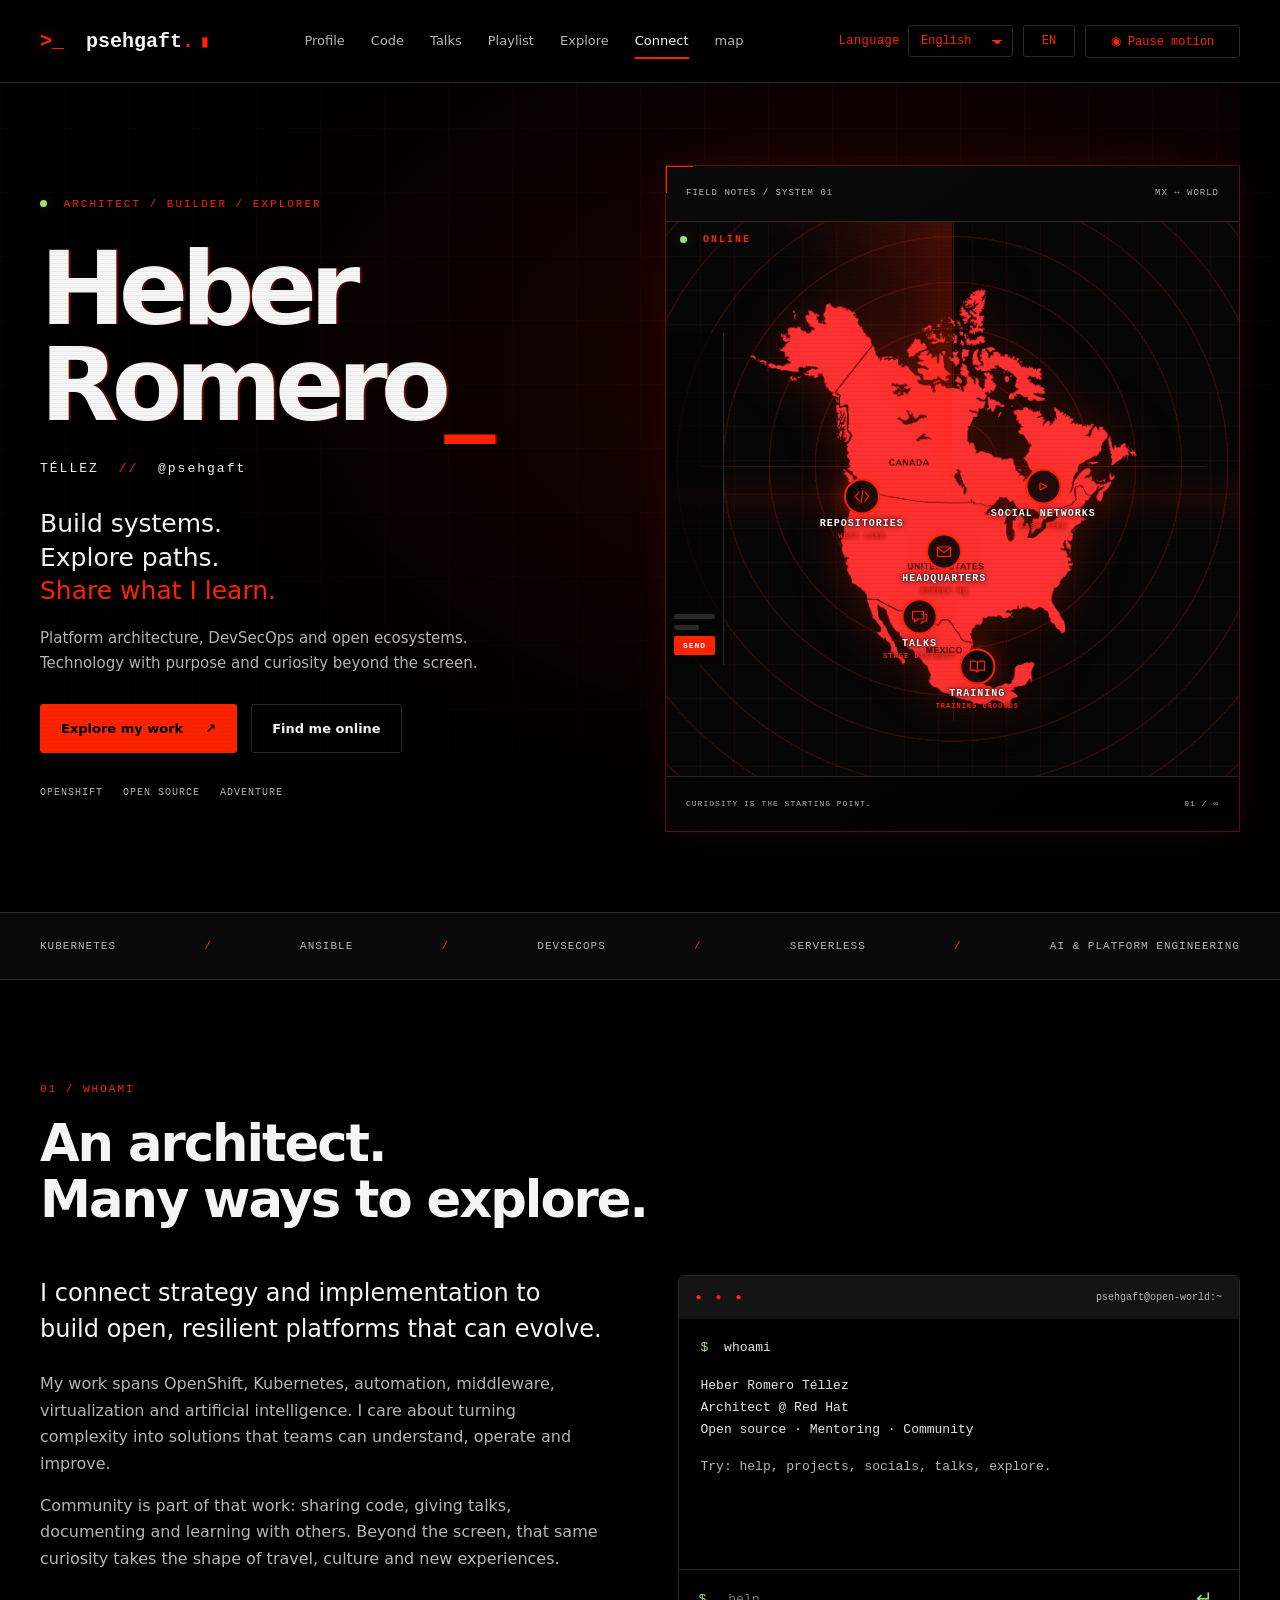
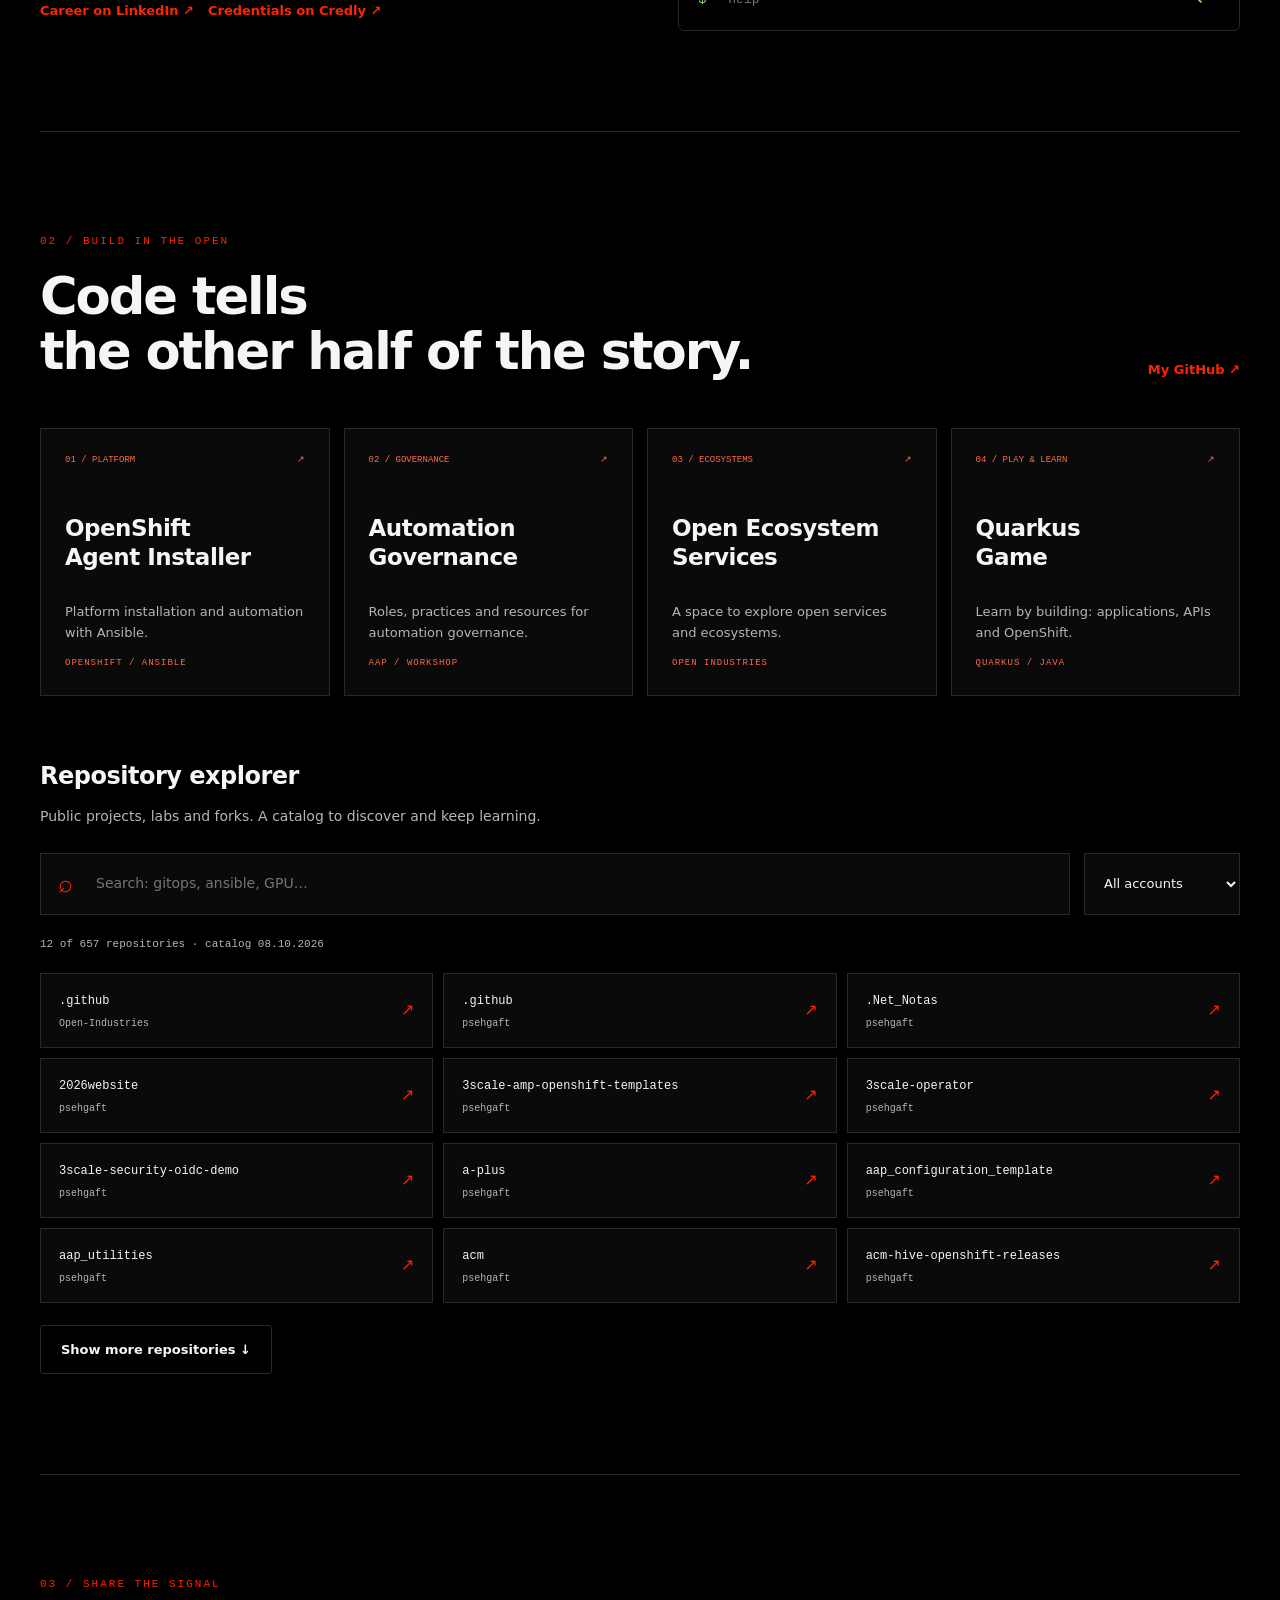
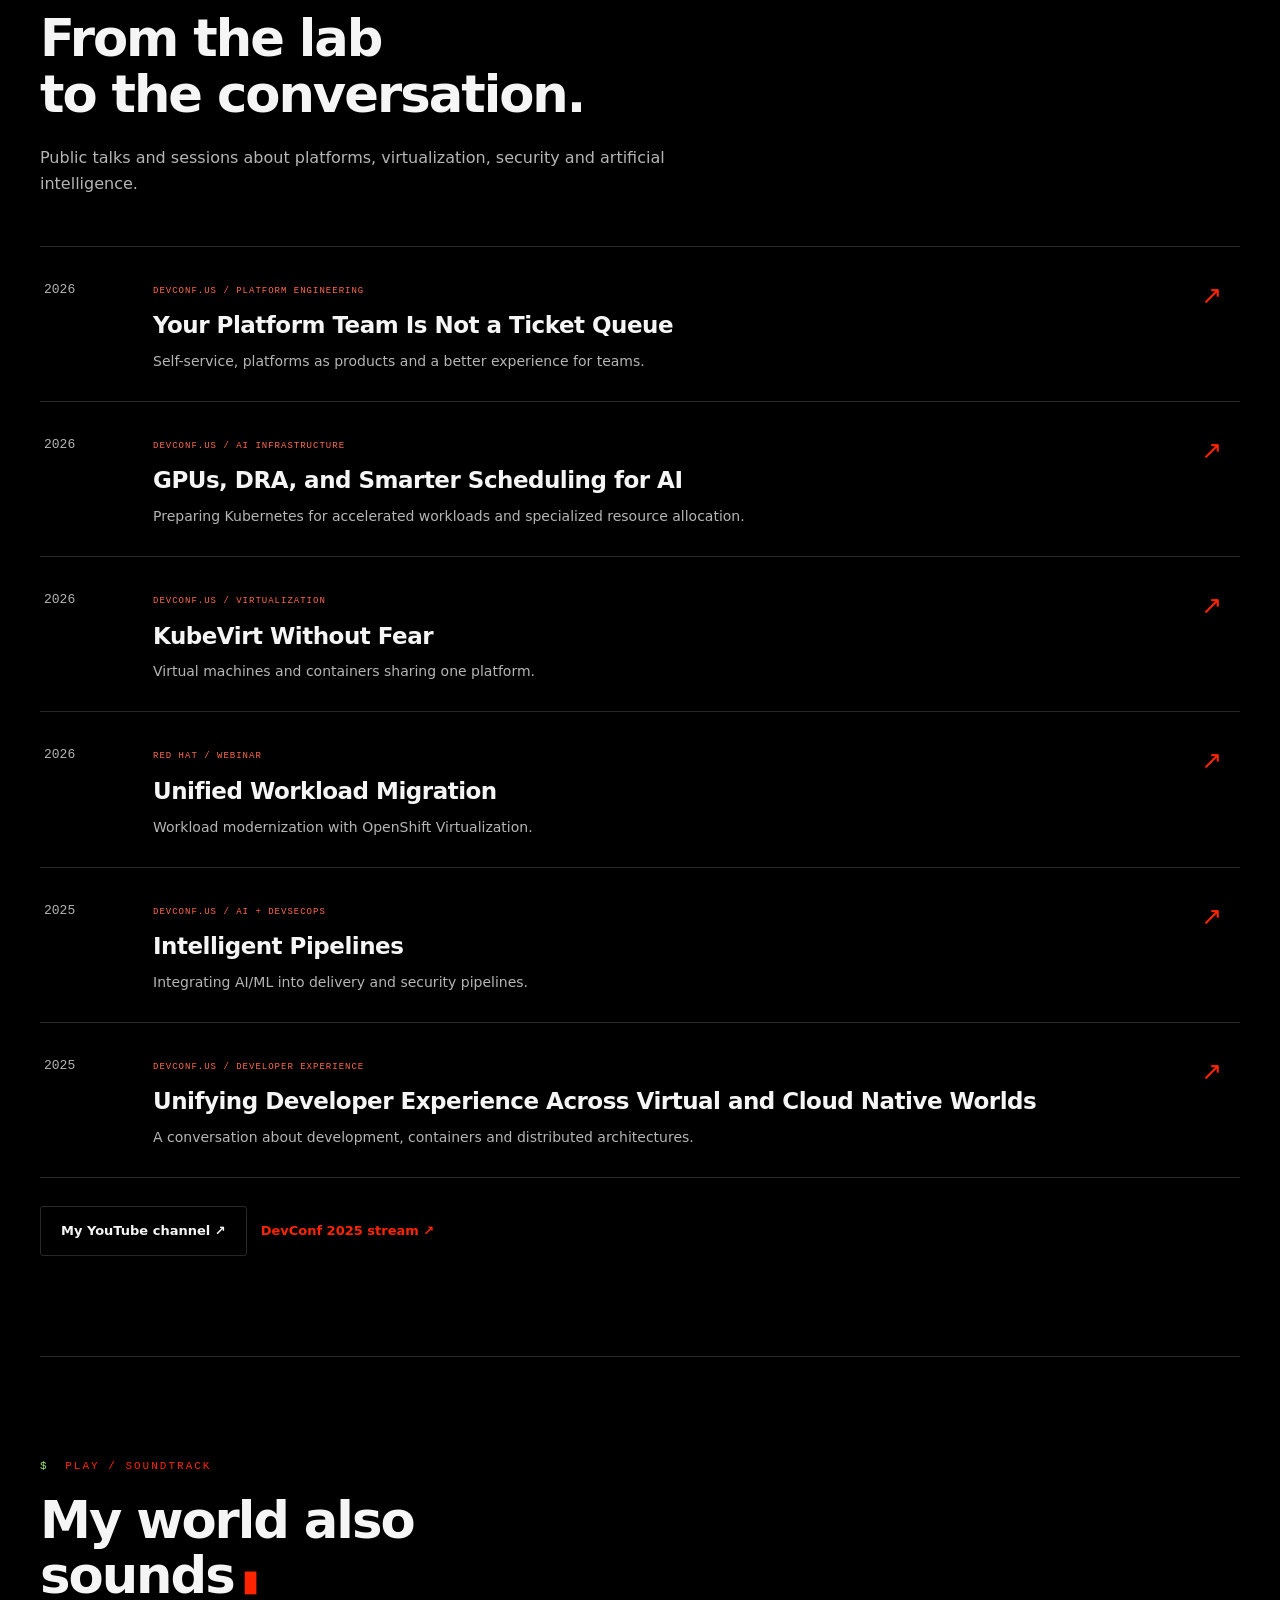
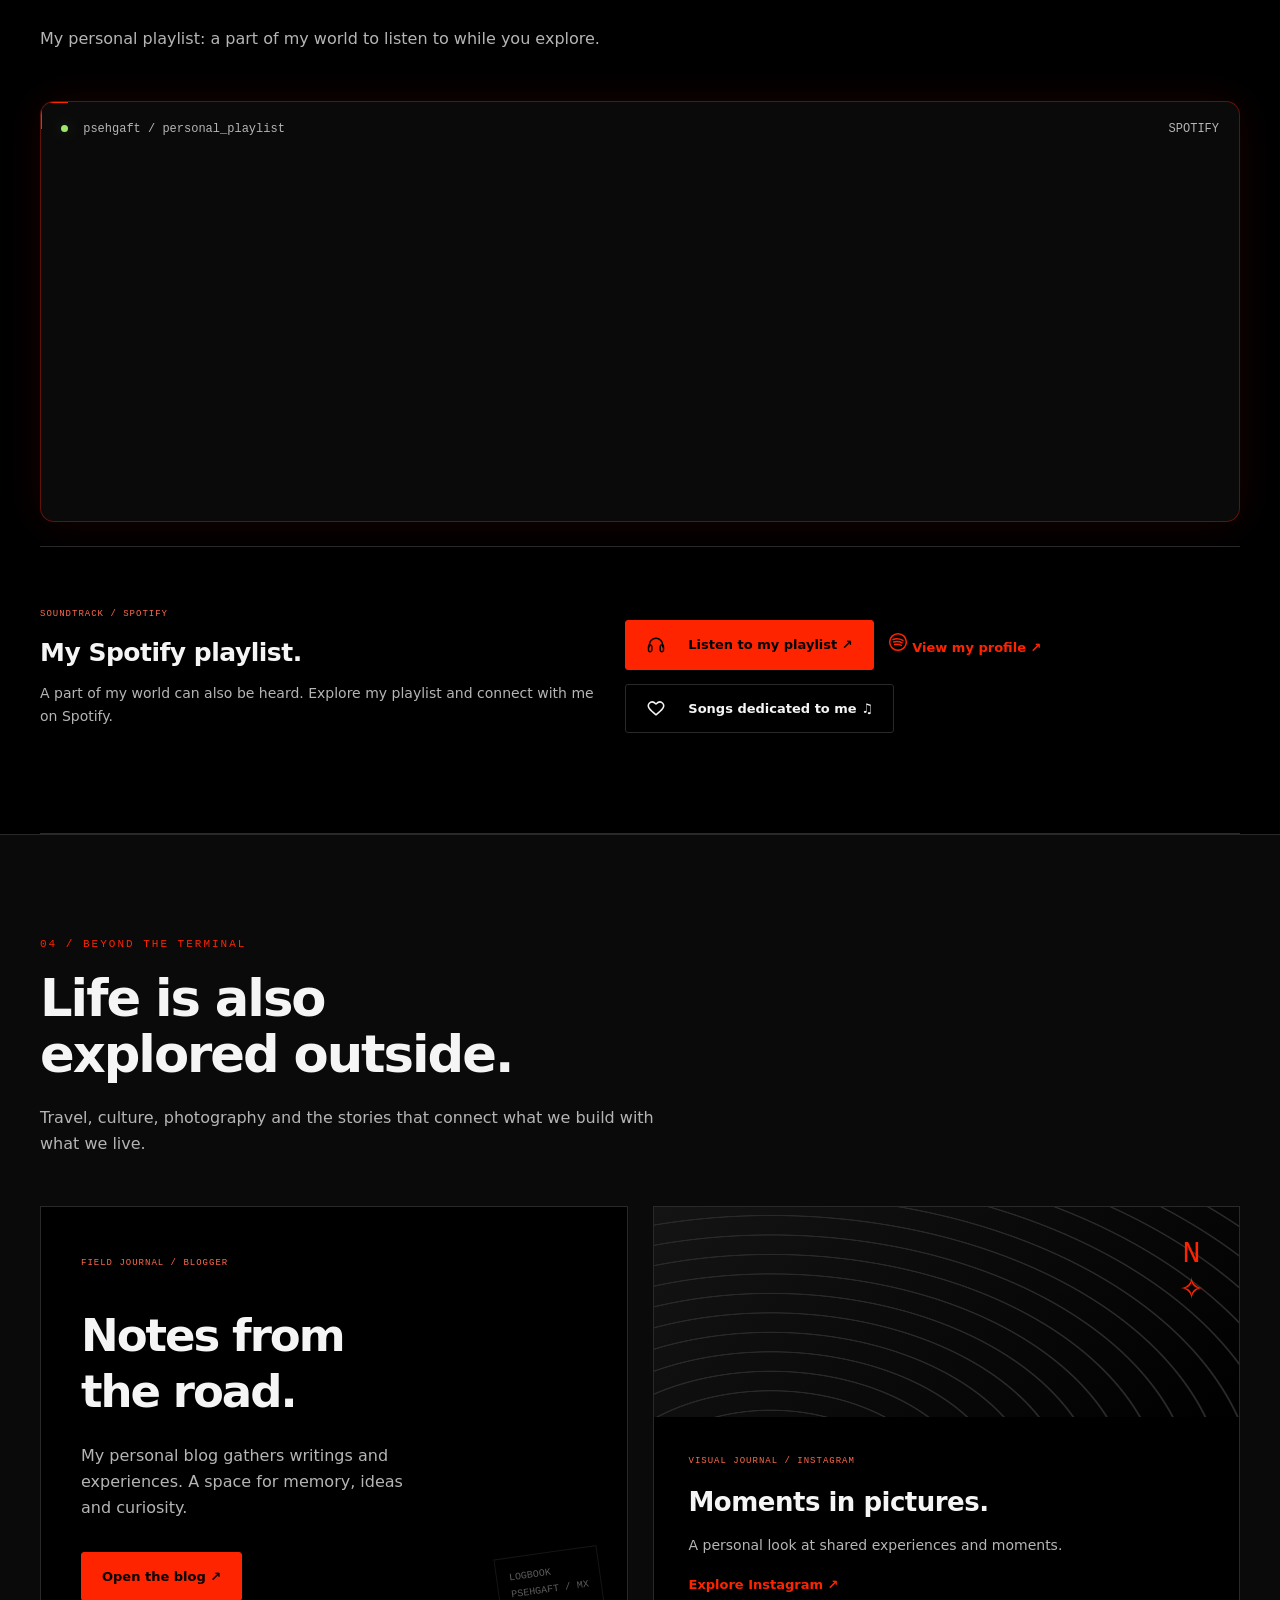
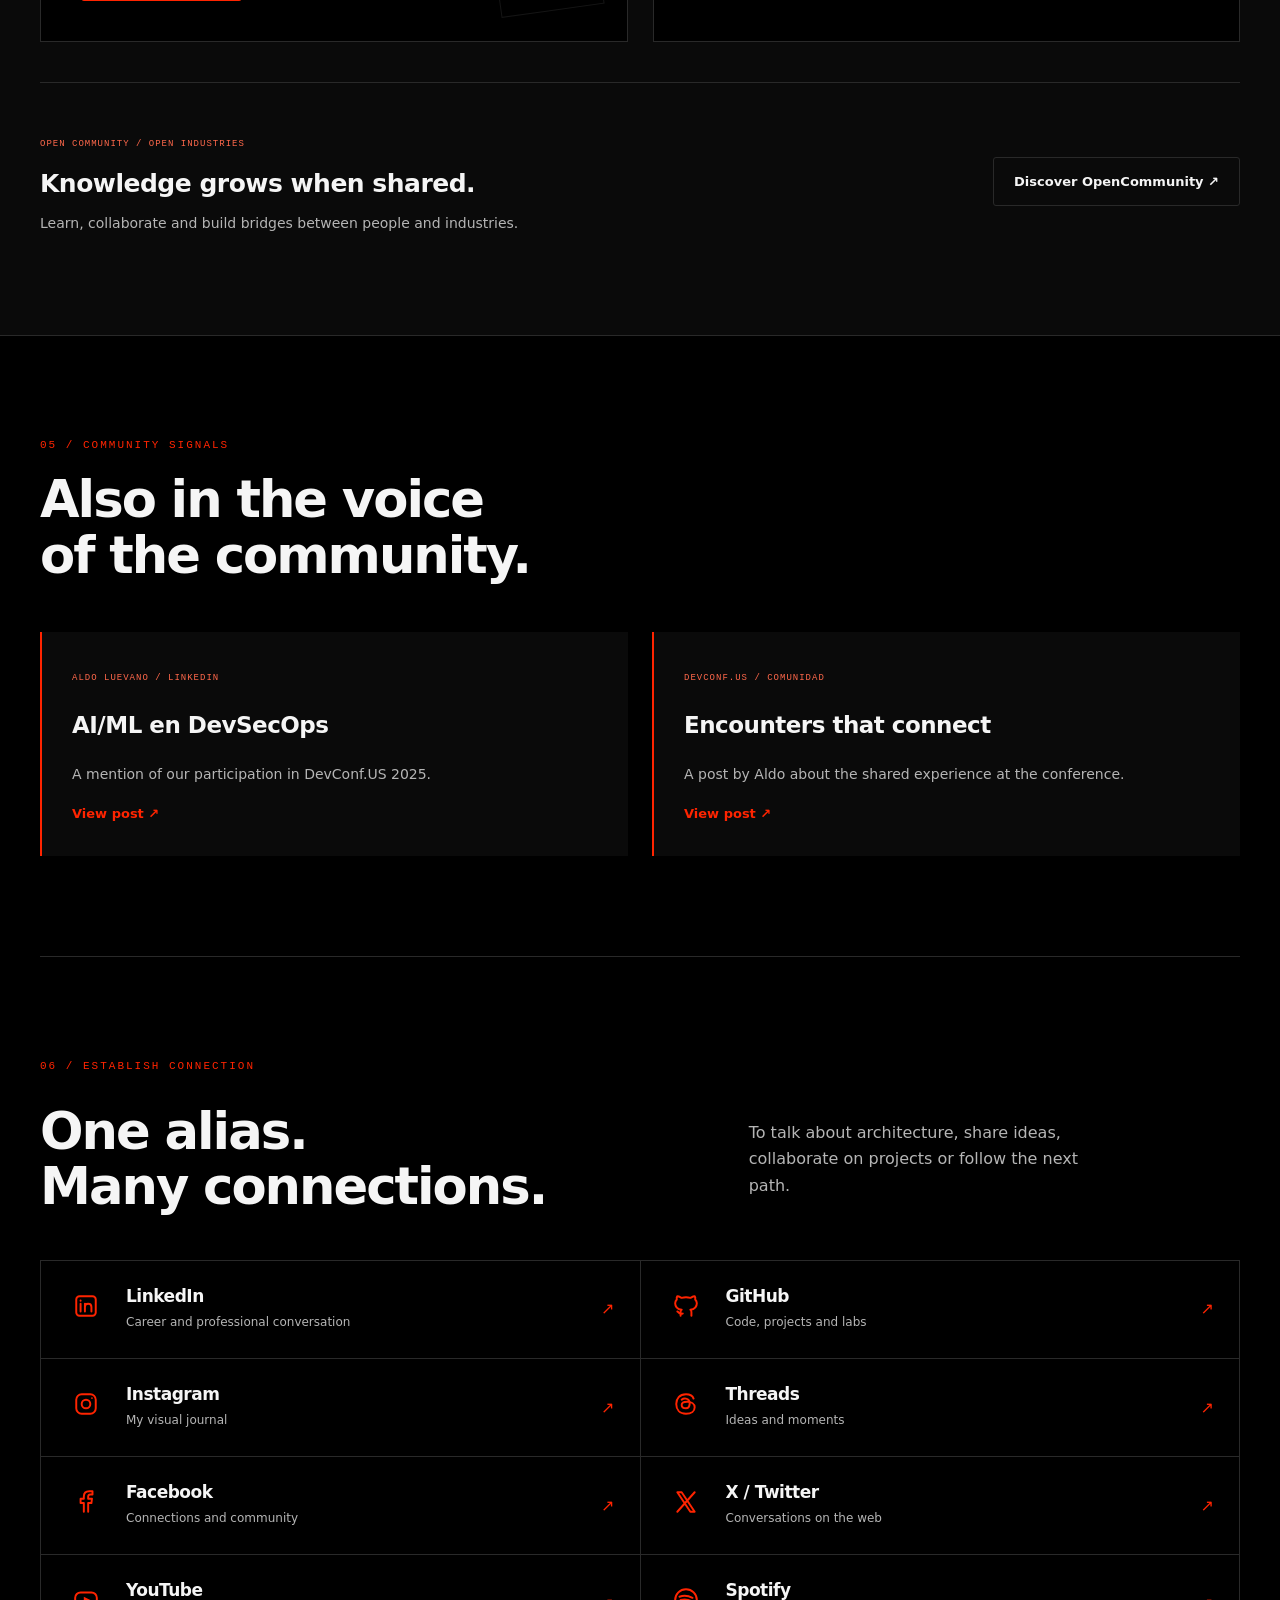
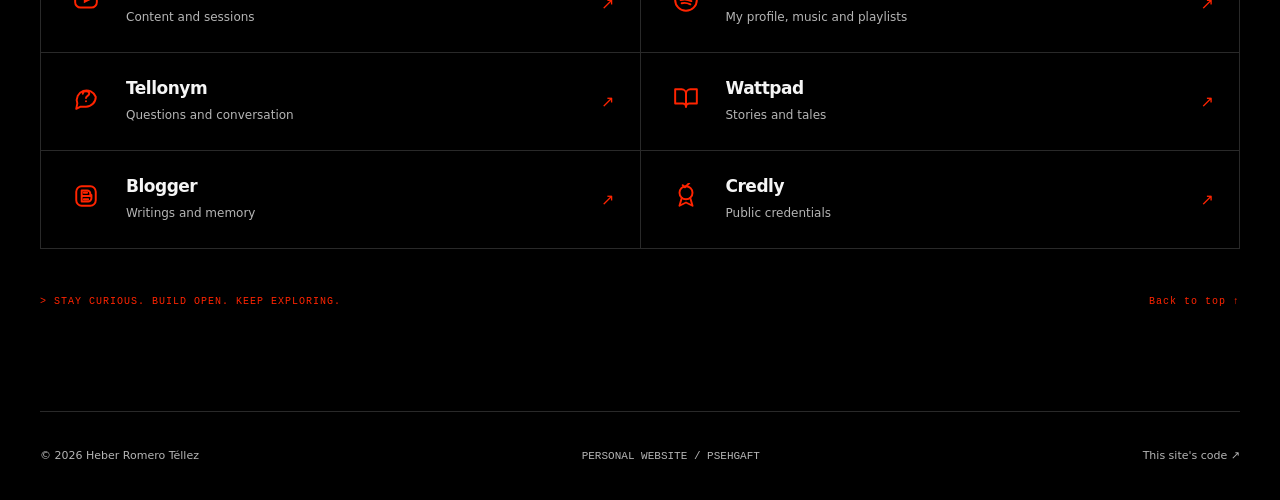
==== commit 48d665c8: "feat: agrega Wattpad a las redes sociales Co-authored-by: psehgaft <psehgaft@users.noreply.github.co" ====
--- a/index.html
+++ b/index.html
@@ -66,13 +66,14 @@
 <a class="social" href="https://www.youtube.com/@Psehgaft/videos" target="_blank" rel="noopener noreferrer"><span class="social-icon" aria-hidden="true"><svg xmlns="http://www.w3.org/2000/svg" viewBox="0 0 24 24" width="26" height="26" fill="none" stroke="currentColor" stroke-width="1.8" stroke-linecap="round" stroke-linejoin="round" aria-hidden="true" focusable="false"><rect x="2" y="5" width="20" height="14" rx="5"/><path d="m10 9 6 3-6 3V9Z" fill="currentColor" stroke="none"/></svg></span><div><h3>YouTube</h3><p data-en="Content and sessions" data-fr="Contenu et sessions" data-de="Inhalte und Sessions" data-i18n="socialYoutube">Contenido y sesiones</p></div><span>↗</span></a>
 <a class="social" href="https://open.spotify.com/user/12126013095" target="_blank" rel="noopener noreferrer"><span class="social-icon" aria-hidden="true"><svg xmlns="http://www.w3.org/2000/svg" viewBox="0 0 24 24" width="26" height="26" fill="none" stroke="currentColor" stroke-width="1.8" stroke-linecap="round" stroke-linejoin="round" aria-hidden="true" focusable="false"><circle cx="12" cy="12" r="10"/><path d="M6 9c4-1.4 8-1 12 1M7 12c3.5-1 7-.5 10 1M8 15c2.7-.7 5.3-.3 8 1"/></svg></span><div><h3>Spotify</h3><p data-en="My profile, music and playlists" data-fr="Mon profil, musique et playlists" data-de="Mein Profil, Musik und Playlists" data-i18n="socialSpotify">Mi perfil, música y playlists</p></div><span aria-hidden="true">↗</span></a>
 <a class="social" href="https://tellonym.me/psehgaft" target="_blank" rel="noopener noreferrer"><span class="social-icon" aria-hidden="true"><svg xmlns="http://www.w3.org/2000/svg" viewBox="0 0 24 24" width="26" height="26" fill="none" stroke="currentColor" stroke-width="1.8" stroke-linecap="round" stroke-linejoin="round" aria-hidden="true" focusable="false"><path d="M21 11a9 9 0 0 1-9 9H7l-4 2 1-5a9 9 0 1 1 17-6Z"/><path d="M9 8c0-3 6-3 6 0 0 2-3 2-3 4m0 3v.1"/></svg></span><div><h3>Tellonym</h3><p data-en="Questions and conversation" data-fr="Questions et conversation" data-de="Fragen und Austausch" data-i18n="socialTellonym">Preguntas y conversación</p></div><span>↗</span></a>
+<a class="social" href="https://www.wattpad.com/user/Psehgaft" target="_blank" rel="noopener noreferrer"><span class="social-icon" aria-hidden="true"><svg xmlns="http://www.w3.org/2000/svg" viewBox="0 0 24 24" width="26" height="26" fill="none" stroke="currentColor" stroke-width="1.8" stroke-linecap="round" stroke-linejoin="round" aria-hidden="true" focusable="false"><path d="M2 4h6a4 4 0 0 1 4 4v12a3 3 0 0 0-3-3H2z"/><path d="M22 4h-6a4 4 0 0 0-4 4v12a3 3 0 0 1 3-3h7z"/></svg></span><div><h3>Wattpad</h3><p data-en="Stories and tales" data-fr="Histoires et récits" data-de="Geschichten und Erzählungen" data-i18n="socialWattpad">Historias y relatos</p></div><span aria-hidden="true">↗</span></a>
 <a class="social" href="https://psehgaft.blogspot.com/" target="_blank" rel="noopener noreferrer"><span class="social-icon" aria-hidden="true"><svg xmlns="http://www.w3.org/2000/svg" viewBox="0 0 24 24" width="26" height="26" fill="none" stroke="currentColor" stroke-width="1.8" stroke-linecap="round" stroke-linejoin="round" aria-hidden="true" focusable="false"><rect x="3" y="3" width="18" height="18" rx="5"/><path d="M8 7h5a3 3 0 0 1 3 3v1h1v3a3 3 0 0 1-3 3H8V7Zm0 5h8M10 9h3m-3 6h4"/></svg></span><div><h3>Blogger</h3><p data-en="Writings and memory" data-fr="Écrits et mémoire" data-de="Texte und Erinnerung" data-i18n="socialBlogger">Escritos y memoria</p></div><span>↗</span></a>
 <a class="social" href="https://www.credly.com/users/psehgaft/badges" target="_blank" rel="noopener noreferrer"><span class="social-icon" aria-hidden="true"><svg xmlns="http://www.w3.org/2000/svg" viewBox="0 0 24 24" width="26" height="26" fill="none" stroke="currentColor" stroke-width="1.8" stroke-linecap="round" stroke-linejoin="round" aria-hidden="true" focusable="false"><circle cx="12" cy="9" r="6"/><path d="m8 14-2 7 6-3 6 3-2-7m-7-12 2 2 4-4"/></svg></span><div><h3>Credly</h3><p data-en="Public credentials" data-fr="Certifications publiques" data-de="Öffentliche Zertifikate" data-i18n="socialCredly">Credenciales públicas</p></div><span>↗</span></a>
 </div><div class="closing mono"><span data-en="&gt; STAY CURIOUS. BUILD OPEN. KEEP EXPLORING." data-fr="&gt; RESTEZ CURIEUX. CONSTRUISEZ OUVERT. CONTINUEZ D'EXPLORER." data-de="&gt; BLEIB NEUGIERIG. BAUE OFFEN. EXPLORIERE WEITER." data-i18n="closingLine">&gt; STAY CURIOUS. BUILD OPEN. KEEP EXPLORING.</span><a href="#" data-en="Back to top ↑" data-fr="Retour en haut ↑" data-de="Nach oben ↑" data-i18n="backToTop">Volver arriba ↑</a></div></section>
 </main><footer class="wrap footer"><span>© 2026 Heber Romero Téllez</span><span class="mono" data-en="PERSONAL WEBSITE / PSEHGAFT" data-fr="SITE PERSONNEL / PSEHGAFT" data-de="PERSÖNLICHE WEBSITE / PSEHGAFT" data-i18n="footerSite">PERSONAL WEBSITE / PSEHGAFT</span><a href="https://github.com/psehgaft/psehgaft.github.io" target="_blank" rel="noopener noreferrer" data-en="This site's code ↗" data-fr="Code de ce site ↗" data-de="Code dieser Website ↗" data-i18n="footerCode">Código de este sitio ↗</a></footer>
 <script>
 (function(){
-var I18N={"es": {"skipLink": "Saltar al contenido", "brandAria": "Heber Romero, inicio", "navAria": "Principal", "navProfile": "Perfil", "navCode": "Código", "navTalks": "Charlas", "navPlaylist": "Playlist", "navExplore": "Explorar", "navConnect": "Conectar", "navMap": "mapa", "heroEyebrow": "<span class=\"status-dot\"></span> ARCHITECT / BUILDER / EXPLORER", "heroLead": "Construir sistemas.<br>Explorar caminos.<br><span>Compartir lo aprendido.</span>", "heroDesc": "Arquitectura de plataformas, DevSecOps y ecosistemas abiertos. Tecnología con propósito y curiosidad más allá de la pantalla.", "heroBtnWork": "Explorar mi trabajo <span aria-hidden=\"true\">↗</span>", "heroBtnFind": "Encontrarme en la red", "heroVisualAria": "Abrir el mapa interactivo", "visualLabel1": "FIELD NOTES / SYSTEM 01", "visualLabel2": "MX ↔ WORLD", "mapPreviewAria": "Vista previa del mapa interactivo: cinco distritos sobre Norteamérica", "pinRepos": "REPOSITORIOS", "pinSocial": "REDES SOCIALES", "pinHq": "CUARTEL GENERAL", "pinTalks": "PLÁTICAS", "pinTraining": "ENTRENAMIENTO", "visualFooter": "LA CURIOSIDAD ES EL PUNTO DE PARTIDA.", "skillStripAria": "Áreas de trabajo", "perfilEyebrow": "01 / WHOAMI", "perfilTitle": "Un arquitecto.<br>Muchas formas de explorar.", "profileLarge": "Conecto estrategia e implementación para construir plataformas abiertas, resilientes y capaces de evolucionar.", "profileP1": "Mi trabajo cruza OpenShift, Kubernetes, automatización, middleware, virtualización e inteligencia artificial. Me interesa convertir la complejidad en soluciones que los equipos puedan entender, operar y mejorar.", "profileP2": "La comunidad es parte de ese trabajo: compartir código, dar charlas, documentar y aprender con otras personas. Fuera de la pantalla, esa misma curiosidad toma la forma de viajes, cultura y nuevas experiencias.", "linkedinLink": "Trayectoria en LinkedIn ↗", "credlyLink": "Credenciales en Credly ↗", "terminalAria": "Terminal interactiva de navegación", "terminalWho": "Heber Romero Téllez<br>Architect @ Red Hat<br>Open source · Mentoría · Comunidad", "terminalTry": "Prueba: help, proyectos, redes, charlas, explorar.", "commandAria": "Comando de navegación", "runCmdAria": "Ejecutar comando", "terminalNoscript": "Usa el menú principal para navegar.", "proyectosEyebrow": "02 / BUILD IN THE OPEN", "proyectosTitle": "El código cuenta<br>la otra parte de la historia.", "githubLink": "Mi GitHub ↗", "feat1Desc": "Instalación y automatización de plataformas con Ansible.", "feat2Desc": "Roles, prácticas y recursos para el gobierno de automatización.", "feat3Desc": "Un espacio para explorar servicios y ecosistemas abiertos.", "feat4Desc": "Aprender construyendo: aplicaciones, APIs y OpenShift.", "catalogTitle": "Explorador de repositorios", "catalogIntro": "Proyectos, laboratorios y forks públicos. Un catálogo para descubrir y seguir aprendiendo.", "repoSearchAria": "Buscar repositorios", "ownerLabel": "Cuenta", "ownerAll": "Todas las cuentas", "repoStatus": "Cargando catálogo…", "loadMore": "Mostrar más repositorios ↓", "charlasEyebrow": "03 / SHARE THE SIGNAL", "charlasTitle": "Del laboratorio<br>a la conversación.", "charlasIntro": "Charlas y sesiones públicas sobre plataformas, virtualización, seguridad e inteligencia artificial.", "talk1Desc": "Autoservicio, plataformas como producto y una mejor experiencia para los equipos.", "talk2Desc": "Preparar Kubernetes para cargas aceleradas y asignación de recursos especializados.", "talk3Desc": "Máquinas virtuales y contenedores compartiendo una plataforma.", "talk4Desc": "Modernización de cargas con OpenShift Virtualization.", "talk5Desc": "Integración de AI/ML en flujos de entrega y seguridad.", "talk6Desc": "Una conversación sobre desarrollo, contenedores y arquitecturas distribuidas.", "youtubeBtn": "Mi canal de YouTube ↗", "devconfLink": "Stream de DevConf 2025 ↗", "playlistEyebrow": "<span class=\"prompt\">$</span> PLAY / SOUNDTRACK", "playlistTitle": "Mi mundo también<br>suena<span class=\"terminal-cursor\" aria-hidden=\"true\">▮</span>", "playlistIntro": "Mi playlist personal: una parte de mi mundo para escuchar mientras exploras.", "spotifyBannerTitle": "Mi playlist en Spotify.", "spotifyBannerDesc": "Una parte de mi mundo también se escucha. Explora mi playlist y conecta conmigo en Spotify.", "explorarEyebrow": "04 / BEYOND THE TERMINAL", "explorarTitle": "La vida también<br>se explora afuera.", "explorarIntro": "Viajes, cultura, fotografía y las historias que conectan lo que construimos con lo que vivimos.", "journalTitle": "Notas desde<br>el camino.", "journalDesc": "Mi blog personal reúne escritos y experiencias. Un espacio para la memoria, las ideas y la curiosidad.", "journalBtn": "Abrir el blog ↗", "photoTitle": "Momentos en imágenes.", "photoDesc": "Una mirada personal a experiencias y momentos compartidos.", "photoLink": "Explorar Instagram ↗", "communityTitle": "El conocimiento crece cuando se comparte.", "communityDesc": "Aprender, colaborar y construir puentes entre personas e industrias.", "communityBtn": "Conocer OpenCommunity ↗", "mencionesEyebrow": "05 / COMMUNITY SIGNALS", "mencionesTitle": "También en la voz<br>de la comunidad.", "mention1Desc": "Mención sobre nuestra participación en DevConf.US 2025.", "mention1Link": "Ver publicación ↗", "mention2Title": "Encuentros que conectan", "mention2Desc": "Una publicación de Aldo sobre la experiencia compartida en la conferencia.", "mention2Link": "Ver publicación ↗", "conectarEyebrow": "06 / ESTABLISH CONNECTION", "conectarTitle": "Un alias.<br>Muchas conexiones.", "conectarIntro": "Para conversar de arquitectura, compartir ideas, colaborar en proyectos o seguir el próximo camino.", "socialLinkedin": "Trayectoria y conversación profesional", "socialGithub": "Código, proyectos y laboratorios", "socialInstagram": "Mi diario visual", "socialThreads": "Ideas y momentos", "socialFacebook": "Conexiones y comunidad", "socialX": "Conversaciones en la red", "socialYoutube": "Contenido y sesiones", "socialSpotify": "Mi perfil, música y playlists", "socialTellonym": "Preguntas y conversación", "socialBlogger": "Escritos y memoria", "socialCredly": "Credenciales públicas", "closingLine": "> STAY CURIOUS. BUILD OPEN. KEEP EXPLORING.", "backToTop": "Volver arriba ↑", "footerSite": "PERSONAL WEBSITE / PSEHGAFT", "footerCode": "Código de este sitio ↗", "mapDmSend": "ENVIAR", "repoSearchPh": "Buscar: gitops, ansible, GPU…", "spotifyFrameTitle": "Playlist personal de Heber Romero en Spotify", "spotifyListen": " Escuchar mi playlist ↗", "spotifyProfile": " Ver mi perfil ↗", "spotifyDedicated": " Canciones que me dedican ♫", "metaDesc": "Heber Romero Téllez (psehgaft): arquitectura OpenShift y Kubernetes, DevSecOps, automatización e IA. Explora proyectos open source, charlas, blog y viajes.", "langLabel": "Idioma", "docTitle": "Heber Romero Téllez | psehgaft · OpenShift, DevSecOps y Open Source"}, "en": {"skipLink": "Skip to content", "brandAria": "Heber Romero, home", "navAria": "Primary", "navProfile": "Profile", "navCode": "Code", "navTalks": "Talks", "navPlaylist": "Playlist", "navExplore": "Explore", "navConnect": "Connect", "navMap": "map", "heroEyebrow": "<span class='status-dot'></span> ARCHITECT / BUILDER / EXPLORER", "heroLead": "Build systems.<br>Explore paths.<br><span>Share what I learn.</span>", "heroDesc": "Platform architecture, DevSecOps and open ecosystems. Technology with purpose and curiosity beyond the screen.", "heroBtnWork": "Explore my work <span aria-hidden='true'>↗</span>", "heroBtnFind": "Find me online", "heroVisualAria": "Open the interactive map", "visualLabel1": "FIELD NOTES / SYSTEM 01", "visualLabel2": "MX ↔ WORLD", "mapPreviewAria": "Interactive map preview: five districts across North America", "pinRepos": "REPOSITORIES", "pinSocial": "SOCIAL NETWORKS", "pinHq": "HEADQUARTERS", "pinTalks": "TALKS", "pinTraining": "TRAINING", "visualFooter": "CURIOSITY IS THE STARTING POINT.", "skillStripAria": "Work areas", "perfilEyebrow": "01 / WHOAMI", "perfilTitle": "An architect.<br>Many ways to explore.", "profileLarge": "I connect strategy and implementation to build open, resilient platforms that can evolve.", "profileP1": "My work spans OpenShift, Kubernetes, automation, middleware, virtualization and artificial intelligence. I care about turning complexity into solutions that teams can understand, operate and improve.", "profileP2": "Community is part of that work: sharing code, giving talks, documenting and learning with others. Beyond the screen, that same curiosity takes the shape of travel, culture and new experiences.", "linkedinLink": "Career on LinkedIn ↗", "credlyLink": "Credentials on Credly ↗", "terminalAria": "Interactive navigation terminal", "terminalWho": "Heber Romero Téllez<br>Architect @ Red Hat<br>Open source · Mentoring · Community", "terminalTry": "Try: help, projects, socials, talks, explore.", "commandAria": "Navigation command", "runCmdAria": "Run command", "terminalNoscript": "Use the main menu to navigate.", "proyectosEyebrow": "02 / BUILD IN THE OPEN", "proyectosTitle": "Code tells<br>the other half of the story.", "githubLink": "My GitHub ↗", "feat1Desc": "Platform installation and automation with Ansible.", "feat2Desc": "Roles, practices and resources for automation governance.", "feat3Desc": "A space to explore open services and ecosystems.", "feat4Desc": "Learn by building: applications, APIs and OpenShift.", "catalogTitle": "Repository explorer", "catalogIntro": "Public projects, labs and forks. A catalog to discover and keep learning.", "repoSearchAria": "Search repositories", "ownerLabel": "Account", "ownerAll": "All accounts", "repoStatus": "Loading catalog…", "loadMore": "Show more repositories ↓", "charlasEyebrow": "03 / SHARE THE SIGNAL", "charlasTitle": "From the lab<br>to the conversation.", "charlasIntro": "Public talks and sessions about platforms, virtualization, security and artificial intelligence.", "talk1Desc": "Self-service, platforms as products and a better experience for teams.", "talk2Desc": "Preparing Kubernetes for accelerated workloads and specialized resource allocation.", "talk3Desc": "Virtual machines and containers sharing one platform.", "talk4Desc": "Workload modernization with OpenShift Virtualization.", "talk5Desc": "Integrating AI/ML into delivery and security pipelines.", "talk6Desc": "A conversation about development, containers and distributed architectures.", "youtubeBtn": "My YouTube channel ↗", "devconfLink": "DevConf 2025 stream ↗", "playlistEyebrow": "<span class='prompt'>$</span> PLAY / SOUNDTRACK", "playlistTitle": "My world also<br>sounds<span class='terminal-cursor' aria-hidden='true'>▮</span>", "playlistIntro": "My personal playlist: a part of my world to listen to while you explore.", "spotifyBannerTitle": "My Spotify playlist.", "spotifyBannerDesc": "A part of my world can also be heard. Explore my playlist and connect with me on Spotify.", "explorarEyebrow": "04 / BEYOND THE TERMINAL", "explorarTitle": "Life is also<br>explored outside.", "explorarIntro": "Travel, culture, photography and the stories that connect what we build with what we live.", "journalTitle": "Notes from<br>the road.", "journalDesc": "My personal blog gathers writings and experiences. A space for memory, ideas and curiosity.", "journalBtn": "Open the blog ↗", "photoTitle": "Moments in pictures.", "photoDesc": "A personal look at shared experiences and moments.", "photoLink": "Explore Instagram ↗", "communityTitle": "Knowledge grows when shared.", "communityDesc": "Learn, collaborate and build bridges between people and industries.", "communityBtn": "Discover OpenCommunity ↗", "mencionesEyebrow": "05 / COMMUNITY SIGNALS", "mencionesTitle": "Also in the voice<br>of the community.", "mention1Desc": "A mention of our participation in DevConf.US 2025.", "mention1Link": "View post ↗", "mention2Title": "Encounters that connect", "mention2Desc": "A post by Aldo about the shared experience at the conference.", "mention2Link": "View post ↗", "conectarEyebrow": "06 / ESTABLISH CONNECTION", "conectarTitle": "One alias.<br>Many connections.", "conectarIntro": "To talk about architecture, share ideas, collaborate on projects or follow the next path.", "socialLinkedin": "Career and professional conversation", "socialGithub": "Code, projects and labs", "socialInstagram": "My visual journal", "socialThreads": "Ideas and moments", "socialFacebook": "Connections and community", "socialX": "Conversations on the web", "socialYoutube": "Content and sessions", "socialSpotify": "My profile, music and playlists", "socialTellonym": "Questions and conversation", "socialBlogger": "Writings and memory", "socialCredly": "Public credentials", "closingLine": "> STAY CURIOUS. BUILD OPEN. KEEP EXPLORING.", "backToTop": "Back to top ↑", "footerSite": "PERSONAL WEBSITE / PSEHGAFT", "footerCode": "This site's code ↗", "mapDmSend": "SEND", "repoSearchPh": "Search: gitops, ansible, GPU…", "spotifyFrameTitle": "Heber Romero's personal playlist on Spotify", "spotifyListen": " Listen to my playlist ↗", "spotifyProfile": " View my profile ↗", "spotifyDedicated": " Songs dedicated to me ♫", "metaDesc": "Heber Romero Téllez (psehgaft): OpenShift and Kubernetes architecture, DevSecOps, automation and AI. Explore open source projects, talks, blog and travels.", "langLabel": "Language", "docTitle": "Heber Romero Téllez | psehgaft · OpenShift, DevSecOps & Open Source"}, "de": {"skipLink": "Zum Inhalt springen", "brandAria": "Heber Romero, Startseite", "navAria": "Hauptnavigation", "navProfile": "Profil", "navCode": "Code", "navTalks": "Vorträge", "navPlaylist": "Playlist", "navExplore": "Entdecken", "navConnect": "Kontakt", "navMap": "Karte", "heroEyebrow": "<span class='status-dot'></span> ARCHITEKT / ERBAUER / ENTDECKER", "heroLead": "Systeme bauen.<br>Wege erkunden.<br><span>Teilen, was ich lerne.</span>", "heroDesc": "Plattformarchitektur, DevSecOps und offene Ökosysteme. Technologie mit Sinn und Neugier über den Bildschirm hinaus.", "heroBtnWork": "Meine Arbeit entdecken <span aria-hidden='true'>↗</span>", "heroBtnFind": "Mich online finden", "heroVisualAria": "Interaktive Karte öffnen", "visualLabel1": "FELDNOTIZEN / SYSTEM 01", "visualLabel2": "MX ↔ WELT", "mapPreviewAria": "Vorschau der interaktiven Karte: fünf Distrikte in Nordamerika", "pinRepos": "REPOSITORIES", "pinSocial": "SOZIALE NETZWERKE", "pinHq": "HAUPTQUARTIER", "pinTalks": "VORTRÄGE", "pinTraining": "TRAINING", "visualFooter": "NEUGIER IST DER AUSGANGSPUNKT.", "skillStripAria": "Arbeitsbereiche", "perfilEyebrow": "01 / WER BIN ICH", "perfilTitle": "Ein Architekt.<br>Viele Wege zu erkunden.", "profileLarge": "Ich verbinde Strategie und Umsetzung, um offene, resiliente Plattformen zu bauen, die sich weiterentwickeln können.", "profileP1": "Meine Arbeit umfasst OpenShift, Kubernetes, Automatisierung, Middleware, Virtualisierung und künstliche Intelligenz. Mir geht es darum, Komplexität in Lösungen zu verwandeln, die Teams verstehen, betreiben und verbessern können.", "profileP2": "Community gehört zu dieser Arbeit: Code teilen, Vorträge halten, dokumentieren und mit anderen lernen. Abseits des Bildschirms nimmt dieselbe Neugier die Form von Reisen, Kultur und neuen Erfahrungen an.", "linkedinLink": "Werdegang auf LinkedIn ↗", "credlyLink": "Zertifikate auf Credly ↗", "terminalAria": "Interaktives Navigationsterminal", "terminalWho": "Heber Romero Téllez<br>Architekt @ Red Hat<br>Open Source · Mentoring · Community", "terminalTry": "Probier: help, projekte, netzwerke, vortraege, entdecken.", "commandAria": "Navigationsbefehl", "runCmdAria": "Befehl ausführen", "terminalNoscript": "Nutze das Hauptmenü zur Navigation.", "proyectosEyebrow": "02 / OFFEN BAUEN", "proyectosTitle": "Code erzählt<br>die andere Hälfte der Geschichte.", "githubLink": "Mein GitHub ↗", "feat1Desc": "Installation und Automatisierung von Plattformen mit Ansible.", "feat2Desc": "Rollen, Praktiken und Ressourcen für Automation-Governance.", "feat3Desc": "Ein Raum, um offene Dienste und Ökosysteme zu entdecken.", "feat4Desc": "Lernen durch Bauen: Anwendungen, APIs und OpenShift.", "catalogTitle": "Repository-Explorer", "catalogIntro": "Öffentliche Projekte, Labs und Forks. Ein Katalog zum Entdecken und Weiterlernen.", "repoSearchAria": "Repositories suchen", "ownerLabel": "Konto", "ownerAll": "Alle Konten", "repoStatus": "Katalog wird geladen…", "loadMore": "Mehr Repositories anzeigen ↓", "charlasEyebrow": "03 / DAS SIGNAL TEILEN", "charlasTitle": "Vom Labor<br>zum Gespräch.", "charlasIntro": "Öffentliche Vorträge und Sessions zu Plattformen, Virtualisierung, Sicherheit und künstlicher Intelligenz.", "talk1Desc": "Self-Service, Plattformen als Produkt und eine bessere Erfahrung für Teams.", "talk2Desc": "Kubernetes für beschleunigte Workloads und spezialisierte Ressourcenzuweisung vorbereiten.", "talk3Desc": "Virtuelle Maschinen und Container auf einer gemeinsamen Plattform.", "talk4Desc": "Workload-Modernisierung mit OpenShift Virtualization.", "talk5Desc": "Integration von AI/ML in Delivery- und Sicherheits-Pipelines.", "talk6Desc": "Ein Gespräch über Entwicklung, Container und verteilte Architekturen.", "youtubeBtn": "Mein YouTube-Kanal ↗", "devconfLink": "DevConf-2025-Stream ↗", "playlistEyebrow": "<span class='prompt'>$</span> PLAY / SOUNDTRACK", "playlistTitle": "Meine Welt<br>klingt auch<span class='terminal-cursor' aria-hidden='true'>▮</span>", "playlistIntro": "Meine persönliche Playlist: ein Teil meiner Welt zum Hören beim Stöbern.", "spotifyBannerTitle": "Meine Spotify-Playlist.", "spotifyBannerDesc": "Ein Teil meiner Welt lässt sich auch hören. Entdecke meine Playlist und vernetze dich mit mir auf Spotify.", "explorarEyebrow": "04 / JENSEITS DES TERMINALS", "explorarTitle": "Das Leben wird auch<br>draußen erkundet.", "explorarIntro": "Reisen, Kultur, Fotografie und die Geschichten, die verbinden, was wir bauen, mit dem, was wir leben.", "journalTitle": "Notizen<br>von unterwegs.", "journalDesc": "Mein persönlicher Blog sammelt Texte und Erfahrungen. Ein Raum für Erinnerung, Ideen und Neugier.", "journalBtn": "Blog öffnen ↗", "photoTitle": "Momente in Bildern.", "photoDesc": "Ein persönlicher Blick auf geteilte Erfahrungen und Momente.", "photoLink": "Instagram entdecken ↗", "communityTitle": "Wissen wächst, wenn man es teilt.", "communityDesc": "Lernen, zusammenarbeiten und Brücken zwischen Menschen und Branchen bauen.", "communityBtn": "OpenCommunity entdecken ↗", "mencionesEyebrow": "05 / COMMUNITY-SIGNALE", "mencionesTitle": "Auch in der Stimme<br>der Community.", "mention1Desc": "Erwähnung unserer Teilnahme an der DevConf.US 2025.", "mention1Link": "Beitrag ansehen ↗", "mention2Title": "Begegnungen, die verbinden", "mention2Desc": "Ein Beitrag von Aldo über die gemeinsame Erfahrung auf der Konferenz.", "mention2Link": "Beitrag ansehen ↗", "conectarEyebrow": "06 / VERBINDUNG HERSTELLEN", "conectarTitle": "Ein Alias.<br>Viele Verbindungen.", "conectarIntro": "Um über Architektur zu sprechen, Ideen zu teilen, an Projekten zusammenzuarbeiten oder dem nächsten Weg zu folgen.", "socialLinkedin": "Werdegang und fachlicher Austausch", "socialGithub": "Code, Projekte und Labs", "socialInstagram": "Mein visuelles Tagebuch", "socialThreads": "Ideen und Momente", "socialFacebook": "Verbindungen und Community", "socialX": "Gespräche im Netz", "socialYoutube": "Inhalte und Sessions", "socialSpotify": "Mein Profil, Musik und Playlists", "socialTellonym": "Fragen und Austausch", "socialBlogger": "Texte und Erinnerung", "socialCredly": "Öffentliche Zertifikate", "closingLine": "> BLEIB NEUGIERIG. BAUE OFFEN. EXPLORIERE WEITER.", "backToTop": "Nach oben ↑", "footerSite": "PERSÖNLICHE WEBSITE / PSEHGAFT", "footerCode": "Code dieser Website ↗", "mapDmSend": "SENDEN", "repoSearchPh": "Suchen: gitops, ansible, GPU…", "spotifyFrameTitle": "Heber Romeros persönliche Playlist auf Spotify", "spotifyListen": " Meine Playlist hören ↗", "spotifyProfile": " Mein Profil ansehen ↗", "spotifyDedicated": " Lieder, die mir gewidmet sind ♫", "metaDesc": "Heber Romero Téllez (psehgaft): OpenShift- und Kubernetes-Architektur, DevSecOps, Automatisierung und KI. Entdecke Open-Source-Projekte, Vorträge, Blog und Reisen.", "langLabel": "Sprache", "docTitle": "Heber Romero Téllez | psehgaft · OpenShift, DevSecOps und Open Source"}, "zh": {"skipLink": "跳到内容", "brandAria": "Heber Romero，首页", "navAria": "主导航", "navProfile": "个人简介", "navCode": "代码", "navTalks": "演讲", "navPlaylist": "播放列表", "navExplore": "探索", "navConnect": "联系", "navMap": "地图", "heroEyebrow": "<span class='status-dot'></span> 架构师 / 建造者 / 探索者", "heroLead": "构建系统。<br>探索道路。<br><span>分享所学。</span>", "heroDesc": "平台架构、DevSecOps 与开放生态系统。有目标的技术，以及超越屏幕的好奇心。", "heroBtnWork": "探索我的作品 <span aria-hidden='true'>↗</span>", "heroBtnFind": "在线找到我", "heroVisualAria": "打开互动地图", "visualLabel1": "田野笔记 / 系统 01", "visualLabel2": "墨西哥 ↔ 世界", "mapPreviewAria": "互动地图预览：北美洲的五个区域", "pinRepos": "代码仓库", "pinSocial": "社交网络", "pinHq": "总部", "pinTalks": "演讲", "pinTraining": "培训", "visualFooter": "好奇心是起点。", "skillStripAria": "工作领域", "perfilEyebrow": "01 / 我是谁", "perfilTitle": "一位架构师。<br>多种探索方式。", "profileLarge": "我将战略与实施相结合，构建开放、有韧性且能不断演进的平台。", "profileP1": "我的工作涵盖 OpenShift、Kubernetes、自动化、中间件、虚拟化和人工智能。我致力于把复杂性转化为团队能够理解、运营和改进的解决方案。", "profileP2": "社区是这项工作的一部分：分享代码、发表演讲、记录文档并与他人一起学习。在屏幕之外，同样的好奇心化作旅行、文化和新的体验。", "linkedinLink": "在 LinkedIn 上的职业经历 ↗", "credlyLink": "在 Credly 上的证书 ↗", "terminalAria": "互动导航终端", "terminalWho": "Heber Romero Téllez<br>Red Hat 架构师<br>开源 · 导师制 · 社区", "terminalTry": "试试：help、projects、socials、talks、explore。", "commandAria": "导航命令", "runCmdAria": "执行命令", "terminalNoscript": "使用主菜单进行导航。", "proyectosEyebrow": "02 / 公开构建", "proyectosTitle": "代码讲述<br>故事的另一半。", "githubLink": "我的 GitHub ↗", "feat1Desc": "使用 Ansible 进行平台安装与自动化。", "feat2Desc": "自动化治理的角色、实践和资源。", "feat3Desc": "一个探索开放服务和生态系统的空间。", "feat4Desc": "在构建中学习：应用、API 和 OpenShift。", "catalogTitle": "代码仓库浏览器", "catalogIntro": "公开的项目、实验室和 forks。一个用于发现并持续学习的目录。", "repoSearchAria": "搜索代码仓库", "ownerLabel": "账户", "ownerAll": "所有账户", "repoStatus": "正在加载目录…", "loadMore": "显示更多代码仓库 ↓", "charlasEyebrow": "03 / 分享信号", "charlasTitle": "从实验室<br>到对话。", "charlasIntro": "关于平台、虚拟化、安全和人工智能的公开演讲与会议。", "talk1Desc": "自助服务、平台即产品，以及更好的团队体验。", "talk2Desc": "让 Kubernetes 为加速工作负载和专用资源分配做好准备。", "talk3Desc": "虚拟机和容器共享同一平台。", "talk4Desc": "使用 OpenShift Virtualization 实现工作负载现代化。", "talk5Desc": "将 AI/ML 集成到交付和安全管道中。", "talk6Desc": "一场关于开发、容器和分布式架构的对话。", "youtubeBtn": "我的 YouTube 频道 ↗", "devconfLink": "DevConf 2025 直播 ↗", "playlistEyebrow": "<span class='prompt'>$</span> 播放 / 原声带", "playlistTitle": "我的世界<br>也会发声<span class='terminal-cursor' aria-hidden='true'>▮</span>", "playlistIntro": "我的个人播放列表：我的一部分世界，供你探索时聆听。", "spotifyBannerTitle": "我的 Spotify 播放列表。", "spotifyBannerDesc": "我的一部分世界也可以聆听。探索我的播放列表，并在 Spotify 上与我联系。", "explorarEyebrow": "04 / 终端之外", "explorarTitle": "生活也<br>在外面探索。", "explorarIntro": "旅行、文化、摄影，以及将我们所构建的与我们所生活的连接起来的故事。", "journalTitle": "来自<br>路上的笔记。", "journalDesc": "我的个人博客汇集了文字和经历。一个关于记忆、想法和好奇心的空间。", "journalBtn": "打开博客 ↗", "photoTitle": "图片中的瞬间。", "photoDesc": "以个人视角看待共同的经历和瞬间。", "photoLink": "探索 Instagram ↗", "communityTitle": "知识在分享中成长。", "communityDesc": "学习、协作，并在人与行业之间架起桥梁。", "communityBtn": "了解 OpenCommunity ↗", "mencionesEyebrow": "05 / 社区信号", "mencionesTitle": "也以社区<br>的声音呈现。", "mention1Desc": "提及我们参加 DevConf.US 2025 的情况。", "mention1Link": "查看帖子 ↗", "mention2Title": "连接人心的相遇", "mention2Desc": "Aldo 关于会议上共同经历的帖子。", "mention2Link": "查看帖子 ↗", "conectarEyebrow": "06 / 建立连接", "conectarTitle": "一个别名。<br>许多连接。", "conectarIntro": "聊架构、分享想法、在项目上协作，或跟随下一条道路。", "socialLinkedin": "职业经历与专业交流", "socialGithub": "代码、项目和实验室", "socialInstagram": "我的视觉日记", "socialThreads": "想法和瞬间", "socialFacebook": "连接与社区", "socialX": "网络上的对话", "socialYoutube": "内容与会议", "socialSpotify": "我的资料、音乐和播放列表", "socialTellonym": "问题与交流", "socialBlogger": "文字与记忆", "socialCredly": "公开证书", "closingLine": "> 保持好奇。开放构建。继续探索。", "backToTop": "回到顶部 ↑", "footerSite": "个人网站 / PSEHGAFT", "footerCode": "本站代码 ↗", "mapDmSend": "发送", "repoSearchPh": "搜索：gitops、ansible、GPU…", "spotifyFrameTitle": "Heber Romero 在 Spotify 上的个人播放列表", "spotifyListen": " 聆听我的播放列表 ↗", "spotifyProfile": " 查看我的个人资料 ↗", "spotifyDedicated": " 献给我的歌曲 ♫", "metaDesc": "Heber Romero Téllez (psehgaft)：OpenShift 与 Kubernetes 架构、DevSecOps、自动化与人工智能。探索开源项目、演讲、博客与旅行。", "langLabel": "语言", "docTitle": "Heber Romero Téllez | psehgaft · OpenShift、DevSecOps 与开源"}, "pt": {"skipLink": "Pular para o conteúdo", "brandAria": "Heber Romero, início", "navAria": "Principal", "navProfile": "Perfil", "navCode": "Código", "navTalks": "Palestras", "navPlaylist": "Playlist", "navExplore": "Explorar", "navConnect": "Conectar", "navMap": "mapa", "heroEyebrow": "<span class='status-dot'></span> ARQUITETO / CONSTRUTOR / EXPLORADOR", "heroLead": "Construir sistemas.<br>Explorar caminhos.<br><span>Compartilhar o que aprendo.</span>", "heroDesc": "Arquitetura de plataformas, DevSecOps e ecossistemas abertos. Tecnologia com propósito e curiosidade além da tela.", "heroBtnWork": "Explorar meu trabalho <span aria-hidden='true'>↗</span>", "heroBtnFind": "Encontrar-me online", "heroVisualAria": "Abrir o mapa interativo", "visualLabel1": "NOTAS DE CAMPO / SISTEMA 01", "visualLabel2": "MX ↔ MUNDO", "mapPreviewAria": "Pré-visualização do mapa interativo: cinco distritos na América do Norte", "pinRepos": "REPOSITÓRIOS", "pinSocial": "REDES SOCIAIS", "pinHq": "QUARTEL-GENERAL", "pinTalks": "PALESTRAS", "pinTraining": "TREINAMENTO", "visualFooter": "A CURIOSIDADE É O PONTO DE PARTIDA.", "skillStripAria": "Áreas de trabalho", "perfilEyebrow": "01 / QUEM SOU", "perfilTitle": "Um arquiteto.<br>Muitas formas de explorar.", "profileLarge": "Conecto estratégia e implementação para construir plataformas abertas, resilientes e capazes de evoluir.", "profileP1": "Meu trabalho abrange OpenShift, Kubernetes, automação, middleware, virtualização e inteligência artificial. Interessa-me transformar a complexidade em soluções que as equipes possam entender, operar e melhorar.", "profileP2": "A comunidade faz parte desse trabalho: compartilhar código, dar palestras, documentar e aprender com outras pessoas. Fora da tela, essa mesma curiosidade ganha a forma de viagens, cultura e novas experiências.", "linkedinLink": "Trajetória no LinkedIn ↗", "credlyLink": "Credenciais no Credly ↗", "terminalAria": "Terminal interativo de navegação", "terminalWho": "Heber Romero Téllez<br>Arquiteto @ Red Hat<br>Open source · Mentoria · Comunidade", "terminalTry": "Experimente: help, projects, socials, talks, explore.", "commandAria": "Comando de navegação", "runCmdAria": "Executar comando", "terminalNoscript": "Use o menu principal para navegar.", "proyectosEyebrow": "02 / CONSTRUIR EM ABERTO", "proyectosTitle": "O código conta<br>a outra metade da história.", "githubLink": "Meu GitHub ↗", "feat1Desc": "Instalação e automação de plataformas com Ansible.", "feat2Desc": "Papéis, práticas e recursos para a governança da automação.", "feat3Desc": "Um espaço para explorar serviços e ecossistemas abertos.", "feat4Desc": "Aprender construindo: aplicações, APIs e OpenShift.", "catalogTitle": "Explorador de repositórios", "catalogIntro": "Projetos, laboratórios e forks públicos. Um catálogo para descobrir e continuar aprendendo.", "repoSearchAria": "Buscar repositórios", "ownerLabel": "Conta", "ownerAll": "Todas as contas", "repoStatus": "Carregando catálogo…", "loadMore": "Mostrar mais repositórios ↓", "charlasEyebrow": "03 / COMPARTILHAR O SINAL", "charlasTitle": "Do laboratório<br>à conversa.", "charlasIntro": "Palestras e sessões públicas sobre plataformas, virtualização, segurança e inteligência artificial.", "talk1Desc": "Autosserviço, plataformas como produto e uma melhor experiência para as equipes.", "talk2Desc": "Preparar o Kubernetes para cargas aceleradas e alocação especializada de recursos.", "talk3Desc": "Máquinas virtuais e contêineres compartilhando uma mesma plataforma.", "talk4Desc": "Modernização de cargas com OpenShift Virtualization.", "talk5Desc": "Integração de AI/ML em pipelines de entrega e segurança.", "talk6Desc": "Uma conversa sobre desenvolvimento, contêineres e arquiteturas distribuídas.", "youtubeBtn": "Meu canal do YouTube ↗", "devconfLink": "Stream da DevConf 2025 ↗", "playlistEyebrow": "<span class='prompt'>$</span> PLAY / TRILHA SONORA", "playlistTitle": "Meu mundo também<br>soa<span class='terminal-cursor' aria-hidden='true'>▮</span>", "playlistIntro": "Minha playlist pessoal: uma parte do meu mundo para ouvir enquanto você explora.", "spotifyBannerTitle": "Minha playlist no Spotify.", "spotifyBannerDesc": "Uma parte do meu mundo também pode ser ouvida. Explore minha playlist e conecte-se comigo no Spotify.", "explorarEyebrow": "04 / ALÉM DO TERMINAL", "explorarTitle": "A vida também<br>se explora lá fora.", "explorarIntro": "Viagens, cultura, fotografia e as histórias que conectam o que construímos com o que vivemos.", "journalTitle": "Notas da<br>estrada.", "journalDesc": "Meu blog pessoal reúne escritos e experiências. Um espaço para a memória, as ideias e a curiosidade.", "journalBtn": "Abrir o blog ↗", "photoTitle": "Momentos em imagens.", "photoDesc": "Um olhar pessoal sobre experiências e momentos compartilhados.", "photoLink": "Explorar o Instagram ↗", "communityTitle": "O conhecimento cresce quando é compartilhado.", "communityDesc": "Aprender, colaborar e construir pontes entre pessoas e indústrias.", "communityBtn": "Conhecer a OpenCommunity ↗", "mencionesEyebrow": "05 / SINAIS DA COMUNIDADE", "mencionesTitle": "Também na voz<br>da comunidade.", "mention1Desc": "Menção à nossa participação na DevConf.US 2025.", "mention1Link": "Ver publicação ↗", "mention2Title": "Encontros que conectam", "mention2Desc": "Uma publicação de Aldo sobre a experiência compartilhada na conferência.", "mention2Link": "Ver publicação ↗", "conectarEyebrow": "06 / ESTABELECER CONEXÃO", "conectarTitle": "Um alias.<br>Muitas conexões.", "conectarIntro": "Para conversar sobre arquitetura, compartilhar ideias, colaborar em projetos ou seguir o próximo caminho.", "socialLinkedin": "Trajetória e conversa profissional", "socialGithub": "Código, projetos e laboratórios", "socialInstagram": "Meu diário visual", "socialThreads": "Ideias e momentos", "socialFacebook": "Conexões e comunidade", "socialX": "Conversas na web", "socialYoutube": "Conteúdo e sessões", "socialSpotify": "Meu perfil, música e playlists", "socialTellonym": "Perguntas e conversa", "socialBlogger": "Escritos e memória", "socialCredly": "Credenciais públicas", "closingLine": "> CONTINUE CURIOSO. CONSTRUA ABERTO. CONTINUE EXPLORANDO.", "backToTop": "Voltar ao topo ↑", "footerSite": "SITE PESSOAL / PSEHGAFT", "footerCode": "Código deste site ↗", "mapDmSend": "ENVIAR", "repoSearchPh": "Buscar: gitops, ansible, GPU…", "spotifyFrameTitle": "Playlist pessoal de Heber Romero no Spotify", "spotifyListen": " Ouvir minha playlist ↗", "spotifyProfile": " Ver meu perfil ↗", "spotifyDedicated": " Músicas dedicadas a mim ♫", "metaDesc": "Heber Romero Téllez (psehgaft): arquitetura OpenShift e Kubernetes, DevSecOps, automação e IA. Explore projetos open source, palestras, blog e viagens.", "langLabel": "Idioma", "docTitle": "Heber Romero Téllez | psehgaft · OpenShift, DevSecOps e Open Source"}, "fr": {"skipLink": "Aller au contenu", "brandAria": "Heber Romero, accueil", "navAria": "Principal", "navProfile": "Profil", "navCode": "Code", "navTalks": "Conférences", "navPlaylist": "Playlist", "navExplore": "Explorer", "navConnect": "Contact", "navMap": "carte", "heroEyebrow": "<span class='status-dot'></span> ARCHITECTE / BÂTISSEUR / EXPLORATEUR", "heroLead": "Construire des systèmes.<br>Explorer des chemins.<br><span>Partager ce que j'apprends.</span>", "heroDesc": "Architecture de plateformes, DevSecOps et écosystèmes ouverts. Une technologie avec du sens et une curiosité qui va au-delà de l'écran.", "heroBtnWork": "Explorer mon travail <span aria-hidden='true'>↗</span>", "heroBtnFind": "Me trouver en ligne", "heroVisualAria": "Ouvrir la carte interactive", "visualLabel1": "NOTES DE TERRAIN / SYSTÈME 01", "visualLabel2": "MX ↔ MONDE", "mapPreviewAria": "Aperçu de la carte interactive : cinq districts en Amérique du Nord", "pinRepos": "DÉPÔTS", "pinSocial": "RÉSEAUX SOCIAUX", "pinHq": "QUARTIER GÉNÉRAL", "pinTalks": "CONFÉRENCES", "pinTraining": "FORMATION", "visualFooter": "LA CURIOSITÉ EST LE POINT DE DÉPART.", "skillStripAria": "Domaines de travail", "perfilEyebrow": "01 / QUI SUIS-JE", "perfilTitle": "Un architecte.<br>Bien des façons d'explorer.", "profileLarge": "Je relie stratégie et mise en œuvre pour construire des plateformes ouvertes, résilientes et capables d'évoluer.", "profileP1": "Mon travail traverse OpenShift, Kubernetes, l'automatisation, le middleware, la virtualisation et l'intelligence artificielle. Je veux transformer la complexité en solutions que les équipes peuvent comprendre, exploiter et améliorer.", "profileP2": "La communauté fait partie de ce travail : partager du code, donner des conférences, documenter et apprendre avec les autres. Hors écran, cette même curiosité prend la forme de voyages, de culture et de nouvelles expériences.", "linkedinLink": "Parcours sur LinkedIn ↗", "credlyLink": "Certifications sur Credly ↗", "terminalAria": "Terminal de navigation interactif", "terminalWho": "Heber Romero Téllez<br>Architecte @ Red Hat<br>Open source · Mentorat · Communauté", "terminalTry": "Essayez : help, projets, reseaux, conferences, explorer.", "commandAria": "Commande de navigation", "runCmdAria": "Exécuter la commande", "terminalNoscript": "Utilisez le menu principal pour naviguer.", "proyectosEyebrow": "02 / CONSTRUIRE EN PUBLIC", "proyectosTitle": "Le code raconte<br>l'autre moitié de l'histoire.", "githubLink": "Mon GitHub ↗", "feat1Desc": "Installation et automatisation de plateformes avec Ansible.", "feat2Desc": "Rôles, pratiques et ressources pour la gouvernance de l'automatisation.", "feat3Desc": "Un espace pour explorer les services et écosystèmes ouverts.", "feat4Desc": "Apprendre en construisant : applications, API et OpenShift.", "catalogTitle": "Explorateur de dépôts", "catalogIntro": "Projets publics, laboratoires et forks. Un catalogue pour découvrir et continuer à apprendre.", "repoSearchAria": "Rechercher des dépôts", "ownerLabel": "Compte", "ownerAll": "Tous les comptes", "repoStatus": "Chargement du catalogue…", "loadMore": "Afficher plus de dépôts ↓", "charlasEyebrow": "03 / PARTAGER LE SIGNAL", "charlasTitle": "Du laboratoire<br>à la conversation.", "charlasIntro": "Conférences et sessions publiques sur les plateformes, la virtualisation, la sécurité et l'intelligence artificielle.", "talk1Desc": "Libre-service, plateformes en tant que produit et une meilleure expérience pour les équipes.", "talk2Desc": "Préparer Kubernetes pour les charges accélérées et l'allocation de ressources spécialisées.", "talk3Desc": "Machines virtuelles et conteneurs partageant une même plateforme.", "talk4Desc": "Modernisation des charges avec OpenShift Virtualization.", "talk5Desc": "Intégration de l'IA/ML dans les pipelines de livraison et de sécurité.", "talk6Desc": "Une conversation sur le développement, les conteneurs et les architectures distribuées.", "youtubeBtn": "Ma chaîne YouTube ↗", "devconfLink": "Stream DevConf 2025 ↗", "playlistEyebrow": "<span class='prompt'>$</span> PLAY / BANDE-SON", "playlistTitle": "Mon monde aussi<br>résonne<span class='terminal-cursor' aria-hidden='true'>▮</span>", "playlistIntro": "Ma playlist personnelle : une partie de mon monde à écouter pendant que vous explorez.", "spotifyBannerTitle": "Ma playlist sur Spotify.", "spotifyBannerDesc": "Une partie de mon monde s'écoute aussi. Explorez ma playlist et connectez avec moi sur Spotify.", "explorarEyebrow": "04 / AU-DELÀ DU TERMINAL", "explorarTitle": "La vie aussi<br>s'explore dehors.", "explorarIntro": "Voyages, culture, photographie et les histoires qui relient ce que nous construisons à ce que nous vivons.", "journalTitle": "Notes<br>de route.", "journalDesc": "Mon blog personnel rassemble écrits et expériences. Un espace pour la mémoire, les idées et la curiosité.", "journalBtn": "Ouvrir le blog ↗", "photoTitle": "Des moments en images.", "photoDesc": "Un regard personnel sur des expériences et des moments partagés.", "photoLink": "Explorer Instagram ↗", "communityTitle": "La connaissance grandit quand on la partage.", "communityDesc": "Apprendre, collaborer et construire des ponts entre les personnes et les industries.", "communityBtn": "Découvrir OpenCommunity ↗", "mencionesEyebrow": "05 / COMMUNITY SIGNALS", "mencionesTitle": "Aussi dans la voix<br>de la communauté.", "mention1Desc": "Mention de notre participation à DevConf.US 2025.", "mention1Link": "Voir la publication ↗", "mention2Title": "Des rencontres qui relient", "mention2Desc": "Une publication d'Aldo sur l'expérience partagée à la conférence.", "mention2Link": "Voir la publication ↗", "conectarEyebrow": "06 / ÉTABLIR LA CONNEXION", "conectarTitle": "Un alias.<br>Bien des connexions.", "conectarIntro": "Pour parler d'architecture, partager des idées, collaborer sur des projets ou suivre le prochain chemin.", "socialLinkedin": "Parcours et conversation professionnelle", "socialGithub": "Code, projets et laboratoires", "socialInstagram": "Mon journal visuel", "socialThreads": "Idées et moments", "socialFacebook": "Connexions et communauté", "socialX": "Conversations sur le web", "socialYoutube": "Contenu et sessions", "socialSpotify": "Mon profil, musique et playlists", "socialTellonym": "Questions et conversation", "socialBlogger": "Écrits et mémoire", "socialCredly": "Certifications publiques", "closingLine": "> RESTEZ CURIEUX. CONSTRUISEZ OUVERT. CONTINUEZ D'EXPLORER.", "backToTop": "Retour en haut ↑", "footerSite": "SITE PERSONNEL / PSEHGAFT", "footerCode": "Code de ce site ↗", "mapDmSend": "ENVOYER", "repoSearchPh": "Rechercher : gitops, ansible, GPU…", "spotifyFrameTitle": "Playlist personnelle de Heber Romero sur Spotify", "spotifyListen": " Écouter ma playlist ↗", "spotifyProfile": " Voir mon profil ↗", "spotifyDedicated": " Chansons qui me sont dédiées ♫", "metaDesc": "Heber Romero Téllez (psehgaft) : architecture OpenShift et Kubernetes, DevSecOps, automatisation et IA. Découvrez des projets open source, des conférences, un blog et des voyages.", "langLabel": "Langue", "docTitle": "Heber Romero Téllez | psehgaft · OpenShift, DevSecOps et Open Source"}};
+var I18N={"es": {"skipLink": "Saltar al contenido", "brandAria": "Heber Romero, inicio", "navAria": "Principal", "navProfile": "Perfil", "navCode": "Código", "navTalks": "Charlas", "navPlaylist": "Playlist", "navExplore": "Explorar", "navConnect": "Conectar", "navMap": "mapa", "heroEyebrow": "<span class=\"status-dot\"></span> ARCHITECT / BUILDER / EXPLORER", "heroLead": "Construir sistemas.<br>Explorar caminos.<br><span>Compartir lo aprendido.</span>", "heroDesc": "Arquitectura de plataformas, DevSecOps y ecosistemas abiertos. Tecnología con propósito y curiosidad más allá de la pantalla.", "heroBtnWork": "Explorar mi trabajo <span aria-hidden=\"true\">↗</span>", "heroBtnFind": "Encontrarme en la red", "heroVisualAria": "Abrir el mapa interactivo", "visualLabel1": "FIELD NOTES / SYSTEM 01", "visualLabel2": "MX ↔ WORLD", "mapPreviewAria": "Vista previa del mapa interactivo: cinco distritos sobre Norteamérica", "pinRepos": "REPOSITORIOS", "pinSocial": "REDES SOCIALES", "pinHq": "CUARTEL GENERAL", "pinTalks": "PLÁTICAS", "pinTraining": "ENTRENAMIENTO", "visualFooter": "LA CURIOSIDAD ES EL PUNTO DE PARTIDA.", "skillStripAria": "Áreas de trabajo", "perfilEyebrow": "01 / WHOAMI", "perfilTitle": "Un arquitecto.<br>Muchas formas de explorar.", "profileLarge": "Conecto estrategia e implementación para construir plataformas abiertas, resilientes y capaces de evolucionar.", "profileP1": "Mi trabajo cruza OpenShift, Kubernetes, automatización, middleware, virtualización e inteligencia artificial. Me interesa convertir la complejidad en soluciones que los equipos puedan entender, operar y mejorar.", "profileP2": "La comunidad es parte de ese trabajo: compartir código, dar charlas, documentar y aprender con otras personas. Fuera de la pantalla, esa misma curiosidad toma la forma de viajes, cultura y nuevas experiencias.", "linkedinLink": "Trayectoria en LinkedIn ↗", "credlyLink": "Credenciales en Credly ↗", "terminalAria": "Terminal interactiva de navegación", "terminalWho": "Heber Romero Téllez<br>Architect @ Red Hat<br>Open source · Mentoría · Comunidad", "terminalTry": "Prueba: help, proyectos, redes, charlas, explorar.", "commandAria": "Comando de navegación", "runCmdAria": "Ejecutar comando", "terminalNoscript": "Usa el menú principal para navegar.", "proyectosEyebrow": "02 / BUILD IN THE OPEN", "proyectosTitle": "El código cuenta<br>la otra parte de la historia.", "githubLink": "Mi GitHub ↗", "feat1Desc": "Instalación y automatización de plataformas con Ansible.", "feat2Desc": "Roles, prácticas y recursos para el gobierno de automatización.", "feat3Desc": "Un espacio para explorar servicios y ecosistemas abiertos.", "feat4Desc": "Aprender construyendo: aplicaciones, APIs y OpenShift.", "catalogTitle": "Explorador de repositorios", "catalogIntro": "Proyectos, laboratorios y forks públicos. Un catálogo para descubrir y seguir aprendiendo.", "repoSearchAria": "Buscar repositorios", "ownerLabel": "Cuenta", "ownerAll": "Todas las cuentas", "repoStatus": "Cargando catálogo…", "loadMore": "Mostrar más repositorios ↓", "charlasEyebrow": "03 / SHARE THE SIGNAL", "charlasTitle": "Del laboratorio<br>a la conversación.", "charlasIntro": "Charlas y sesiones públicas sobre plataformas, virtualización, seguridad e inteligencia artificial.", "talk1Desc": "Autoservicio, plataformas como producto y una mejor experiencia para los equipos.", "talk2Desc": "Preparar Kubernetes para cargas aceleradas y asignación de recursos especializados.", "talk3Desc": "Máquinas virtuales y contenedores compartiendo una plataforma.", "talk4Desc": "Modernización de cargas con OpenShift Virtualization.", "talk5Desc": "Integración de AI/ML en flujos de entrega y seguridad.", "talk6Desc": "Una conversación sobre desarrollo, contenedores y arquitecturas distribuidas.", "youtubeBtn": "Mi canal de YouTube ↗", "devconfLink": "Stream de DevConf 2025 ↗", "playlistEyebrow": "<span class=\"prompt\">$</span> PLAY / SOUNDTRACK", "playlistTitle": "Mi mundo también<br>suena<span class=\"terminal-cursor\" aria-hidden=\"true\">▮</span>", "playlistIntro": "Mi playlist personal: una parte de mi mundo para escuchar mientras exploras.", "spotifyBannerTitle": "Mi playlist en Spotify.", "spotifyBannerDesc": "Una parte de mi mundo también se escucha. Explora mi playlist y conecta conmigo en Spotify.", "explorarEyebrow": "04 / BEYOND THE TERMINAL", "explorarTitle": "La vida también<br>se explora afuera.", "explorarIntro": "Viajes, cultura, fotografía y las historias que conectan lo que construimos con lo que vivimos.", "journalTitle": "Notas desde<br>el camino.", "journalDesc": "Mi blog personal reúne escritos y experiencias. Un espacio para la memoria, las ideas y la curiosidad.", "journalBtn": "Abrir el blog ↗", "photoTitle": "Momentos en imágenes.", "photoDesc": "Una mirada personal a experiencias y momentos compartidos.", "photoLink": "Explorar Instagram ↗", "communityTitle": "El conocimiento crece cuando se comparte.", "communityDesc": "Aprender, colaborar y construir puentes entre personas e industrias.", "communityBtn": "Conocer OpenCommunity ↗", "mencionesEyebrow": "05 / COMMUNITY SIGNALS", "mencionesTitle": "También en la voz<br>de la comunidad.", "mention1Desc": "Mención sobre nuestra participación en DevConf.US 2025.", "mention1Link": "Ver publicación ↗", "mention2Title": "Encuentros que conectan", "mention2Desc": "Una publicación de Aldo sobre la experiencia compartida en la conferencia.", "mention2Link": "Ver publicación ↗", "conectarEyebrow": "06 / ESTABLISH CONNECTION", "conectarTitle": "Un alias.<br>Muchas conexiones.", "conectarIntro": "Para conversar de arquitectura, compartir ideas, colaborar en proyectos o seguir el próximo camino.", "socialLinkedin": "Trayectoria y conversación profesional", "socialGithub": "Código, proyectos y laboratorios", "socialInstagram": "Mi diario visual", "socialThreads": "Ideas y momentos", "socialFacebook": "Conexiones y comunidad", "socialX": "Conversaciones en la red", "socialYoutube": "Contenido y sesiones", "socialSpotify": "Mi perfil, música y playlists", "socialTellonym": "Preguntas y conversación", "socialWattpad": "Historias y relatos", "socialBlogger": "Escritos y memoria", "socialCredly": "Credenciales públicas", "closingLine": "> STAY CURIOUS. BUILD OPEN. KEEP EXPLORING.", "backToTop": "Volver arriba ↑", "footerSite": "PERSONAL WEBSITE / PSEHGAFT", "footerCode": "Código de este sitio ↗", "mapDmSend": "ENVIAR", "repoSearchPh": "Buscar: gitops, ansible, GPU…", "spotifyFrameTitle": "Playlist personal de Heber Romero en Spotify", "spotifyListen": " Escuchar mi playlist ↗", "spotifyProfile": " Ver mi perfil ↗", "spotifyDedicated": " Canciones que me dedican ♫", "metaDesc": "Heber Romero Téllez (psehgaft): arquitectura OpenShift y Kubernetes, DevSecOps, automatización e IA. Explora proyectos open source, charlas, blog y viajes.", "langLabel": "Idioma", "docTitle": "Heber Romero Téllez | psehgaft · OpenShift, DevSecOps y Open Source"}, "en": {"skipLink": "Skip to content", "brandAria": "Heber Romero, home", "navAria": "Primary", "navProfile": "Profile", "navCode": "Code", "navTalks": "Talks", "navPlaylist": "Playlist", "navExplore": "Explore", "navConnect": "Connect", "navMap": "map", "heroEyebrow": "<span class='status-dot'></span> ARCHITECT / BUILDER / EXPLORER", "heroLead": "Build systems.<br>Explore paths.<br><span>Share what I learn.</span>", "heroDesc": "Platform architecture, DevSecOps and open ecosystems. Technology with purpose and curiosity beyond the screen.", "heroBtnWork": "Explore my work <span aria-hidden='true'>↗</span>", "heroBtnFind": "Find me online", "heroVisualAria": "Open the interactive map", "visualLabel1": "FIELD NOTES / SYSTEM 01", "visualLabel2": "MX ↔ WORLD", "mapPreviewAria": "Interactive map preview: five districts across North America", "pinRepos": "REPOSITORIES", "pinSocial": "SOCIAL NETWORKS", "pinHq": "HEADQUARTERS", "pinTalks": "TALKS", "pinTraining": "TRAINING", "visualFooter": "CURIOSITY IS THE STARTING POINT.", "skillStripAria": "Work areas", "perfilEyebrow": "01 / WHOAMI", "perfilTitle": "An architect.<br>Many ways to explore.", "profileLarge": "I connect strategy and implementation to build open, resilient platforms that can evolve.", "profileP1": "My work spans OpenShift, Kubernetes, automation, middleware, virtualization and artificial intelligence. I care about turning complexity into solutions that teams can understand, operate and improve.", "profileP2": "Community is part of that work: sharing code, giving talks, documenting and learning with others. Beyond the screen, that same curiosity takes the shape of travel, culture and new experiences.", "linkedinLink": "Career on LinkedIn ↗", "credlyLink": "Credentials on Credly ↗", "terminalAria": "Interactive navigation terminal", "terminalWho": "Heber Romero Téllez<br>Architect @ Red Hat<br>Open source · Mentoring · Community", "terminalTry": "Try: help, projects, socials, talks, explore.", "commandAria": "Navigation command", "runCmdAria": "Run command", "terminalNoscript": "Use the main menu to navigate.", "proyectosEyebrow": "02 / BUILD IN THE OPEN", "proyectosTitle": "Code tells<br>the other half of the story.", "githubLink": "My GitHub ↗", "feat1Desc": "Platform installation and automation with Ansible.", "feat2Desc": "Roles, practices and resources for automation governance.", "feat3Desc": "A space to explore open services and ecosystems.", "feat4Desc": "Learn by building: applications, APIs and OpenShift.", "catalogTitle": "Repository explorer", "catalogIntro": "Public projects, labs and forks. A catalog to discover and keep learning.", "repoSearchAria": "Search repositories", "ownerLabel": "Account", "ownerAll": "All accounts", "repoStatus": "Loading catalog…", "loadMore": "Show more repositories ↓", "charlasEyebrow": "03 / SHARE THE SIGNAL", "charlasTitle": "From the lab<br>to the conversation.", "charlasIntro": "Public talks and sessions about platforms, virtualization, security and artificial intelligence.", "talk1Desc": "Self-service, platforms as products and a better experience for teams.", "talk2Desc": "Preparing Kubernetes for accelerated workloads and specialized resource allocation.", "talk3Desc": "Virtual machines and containers sharing one platform.", "talk4Desc": "Workload modernization with OpenShift Virtualization.", "talk5Desc": "Integrating AI/ML into delivery and security pipelines.", "talk6Desc": "A conversation about development, containers and distributed architectures.", "youtubeBtn": "My YouTube channel ↗", "devconfLink": "DevConf 2025 stream ↗", "playlistEyebrow": "<span class='prompt'>$</span> PLAY / SOUNDTRACK", "playlistTitle": "My world also<br>sounds<span class='terminal-cursor' aria-hidden='true'>▮</span>", "playlistIntro": "My personal playlist: a part of my world to listen to while you explore.", "spotifyBannerTitle": "My Spotify playlist.", "spotifyBannerDesc": "A part of my world can also be heard. Explore my playlist and connect with me on Spotify.", "explorarEyebrow": "04 / BEYOND THE TERMINAL", "explorarTitle": "Life is also<br>explored outside.", "explorarIntro": "Travel, culture, photography and the stories that connect what we build with what we live.", "journalTitle": "Notes from<br>the road.", "journalDesc": "My personal blog gathers writings and experiences. A space for memory, ideas and curiosity.", "journalBtn": "Open the blog ↗", "photoTitle": "Moments in pictures.", "photoDesc": "A personal look at shared experiences and moments.", "photoLink": "Explore Instagram ↗", "communityTitle": "Knowledge grows when shared.", "communityDesc": "Learn, collaborate and build bridges between people and industries.", "communityBtn": "Discover OpenCommunity ↗", "mencionesEyebrow": "05 / COMMUNITY SIGNALS", "mencionesTitle": "Also in the voice<br>of the community.", "mention1Desc": "A mention of our participation in DevConf.US 2025.", "mention1Link": "View post ↗", "mention2Title": "Encounters that connect", "mention2Desc": "A post by Aldo about the shared experience at the conference.", "mention2Link": "View post ↗", "conectarEyebrow": "06 / ESTABLISH CONNECTION", "conectarTitle": "One alias.<br>Many connections.", "conectarIntro": "To talk about architecture, share ideas, collaborate on projects or follow the next path.", "socialLinkedin": "Career and professional conversation", "socialGithub": "Code, projects and labs", "socialInstagram": "My visual journal", "socialThreads": "Ideas and moments", "socialFacebook": "Connections and community", "socialX": "Conversations on the web", "socialYoutube": "Content and sessions", "socialSpotify": "My profile, music and playlists", "socialTellonym": "Questions and conversation", "socialWattpad": "Stories and tales", "socialBlogger": "Writings and memory", "socialCredly": "Public credentials", "closingLine": "> STAY CURIOUS. BUILD OPEN. KEEP EXPLORING.", "backToTop": "Back to top ↑", "footerSite": "PERSONAL WEBSITE / PSEHGAFT", "footerCode": "This site's code ↗", "mapDmSend": "SEND", "repoSearchPh": "Search: gitops, ansible, GPU…", "spotifyFrameTitle": "Heber Romero's personal playlist on Spotify", "spotifyListen": " Listen to my playlist ↗", "spotifyProfile": " View my profile ↗", "spotifyDedicated": " Songs dedicated to me ♫", "metaDesc": "Heber Romero Téllez (psehgaft): OpenShift and Kubernetes architecture, DevSecOps, automation and AI. Explore open source projects, talks, blog and travels.", "langLabel": "Language", "docTitle": "Heber Romero Téllez | psehgaft · OpenShift, DevSecOps & Open Source"}, "de": {"skipLink": "Zum Inhalt springen", "brandAria": "Heber Romero, Startseite", "navAria": "Hauptnavigation", "navProfile": "Profil", "navCode": "Code", "navTalks": "Vorträge", "navPlaylist": "Playlist", "navExplore": "Entdecken", "navConnect": "Kontakt", "navMap": "Karte", "heroEyebrow": "<span class='status-dot'></span> ARCHITEKT / ERBAUER / ENTDECKER", "heroLead": "Systeme bauen.<br>Wege erkunden.<br><span>Teilen, was ich lerne.</span>", "heroDesc": "Plattformarchitektur, DevSecOps und offene Ökosysteme. Technologie mit Sinn und Neugier über den Bildschirm hinaus.", "heroBtnWork": "Meine Arbeit entdecken <span aria-hidden='true'>↗</span>", "heroBtnFind": "Mich online finden", "heroVisualAria": "Interaktive Karte öffnen", "visualLabel1": "FELDNOTIZEN / SYSTEM 01", "visualLabel2": "MX ↔ WELT", "mapPreviewAria": "Vorschau der interaktiven Karte: fünf Distrikte in Nordamerika", "pinRepos": "REPOSITORIES", "pinSocial": "SOZIALE NETZWERKE", "pinHq": "HAUPTQUARTIER", "pinTalks": "VORTRÄGE", "pinTraining": "TRAINING", "visualFooter": "NEUGIER IST DER AUSGANGSPUNKT.", "skillStripAria": "Arbeitsbereiche", "perfilEyebrow": "01 / WER BIN ICH", "perfilTitle": "Ein Architekt.<br>Viele Wege zu erkunden.", "profileLarge": "Ich verbinde Strategie und Umsetzung, um offene, resiliente Plattformen zu bauen, die sich weiterentwickeln können.", "profileP1": "Meine Arbeit umfasst OpenShift, Kubernetes, Automatisierung, Middleware, Virtualisierung und künstliche Intelligenz. Mir geht es darum, Komplexität in Lösungen zu verwandeln, die Teams verstehen, betreiben und verbessern können.", "profileP2": "Community gehört zu dieser Arbeit: Code teilen, Vorträge halten, dokumentieren und mit anderen lernen. Abseits des Bildschirms nimmt dieselbe Neugier die Form von Reisen, Kultur und neuen Erfahrungen an.", "linkedinLink": "Werdegang auf LinkedIn ↗", "credlyLink": "Zertifikate auf Credly ↗", "terminalAria": "Interaktives Navigationsterminal", "terminalWho": "Heber Romero Téllez<br>Architekt @ Red Hat<br>Open Source · Mentoring · Community", "terminalTry": "Probier: help, projekte, netzwerke, vortraege, entdecken.", "commandAria": "Navigationsbefehl", "runCmdAria": "Befehl ausführen", "terminalNoscript": "Nutze das Hauptmenü zur Navigation.", "proyectosEyebrow": "02 / OFFEN BAUEN", "proyectosTitle": "Code erzählt<br>die andere Hälfte der Geschichte.", "githubLink": "Mein GitHub ↗", "feat1Desc": "Installation und Automatisierung von Plattformen mit Ansible.", "feat2Desc": "Rollen, Praktiken und Ressourcen für Automation-Governance.", "feat3Desc": "Ein Raum, um offene Dienste und Ökosysteme zu entdecken.", "feat4Desc": "Lernen durch Bauen: Anwendungen, APIs und OpenShift.", "catalogTitle": "Repository-Explorer", "catalogIntro": "Öffentliche Projekte, Labs und Forks. Ein Katalog zum Entdecken und Weiterlernen.", "repoSearchAria": "Repositories suchen", "ownerLabel": "Konto", "ownerAll": "Alle Konten", "repoStatus": "Katalog wird geladen…", "loadMore": "Mehr Repositories anzeigen ↓", "charlasEyebrow": "03 / DAS SIGNAL TEILEN", "charlasTitle": "Vom Labor<br>zum Gespräch.", "charlasIntro": "Öffentliche Vorträge und Sessions zu Plattformen, Virtualisierung, Sicherheit und künstlicher Intelligenz.", "talk1Desc": "Self-Service, Plattformen als Produkt und eine bessere Erfahrung für Teams.", "talk2Desc": "Kubernetes für beschleunigte Workloads und spezialisierte Ressourcenzuweisung vorbereiten.", "talk3Desc": "Virtuelle Maschinen und Container auf einer gemeinsamen Plattform.", "talk4Desc": "Workload-Modernisierung mit OpenShift Virtualization.", "talk5Desc": "Integration von AI/ML in Delivery- und Sicherheits-Pipelines.", "talk6Desc": "Ein Gespräch über Entwicklung, Container und verteilte Architekturen.", "youtubeBtn": "Mein YouTube-Kanal ↗", "devconfLink": "DevConf-2025-Stream ↗", "playlistEyebrow": "<span class='prompt'>$</span> PLAY / SOUNDTRACK", "playlistTitle": "Meine Welt<br>klingt auch<span class='terminal-cursor' aria-hidden='true'>▮</span>", "playlistIntro": "Meine persönliche Playlist: ein Teil meiner Welt zum Hören beim Stöbern.", "spotifyBannerTitle": "Meine Spotify-Playlist.", "spotifyBannerDesc": "Ein Teil meiner Welt lässt sich auch hören. Entdecke meine Playlist und vernetze dich mit mir auf Spotify.", "explorarEyebrow": "04 / JENSEITS DES TERMINALS", "explorarTitle": "Das Leben wird auch<br>draußen erkundet.", "explorarIntro": "Reisen, Kultur, Fotografie und die Geschichten, die verbinden, was wir bauen, mit dem, was wir leben.", "journalTitle": "Notizen<br>von unterwegs.", "journalDesc": "Mein persönlicher Blog sammelt Texte und Erfahrungen. Ein Raum für Erinnerung, Ideen und Neugier.", "journalBtn": "Blog öffnen ↗", "photoTitle": "Momente in Bildern.", "photoDesc": "Ein persönlicher Blick auf geteilte Erfahrungen und Momente.", "photoLink": "Instagram entdecken ↗", "communityTitle": "Wissen wächst, wenn man es teilt.", "communityDesc": "Lernen, zusammenarbeiten und Brücken zwischen Menschen und Branchen bauen.", "communityBtn": "OpenCommunity entdecken ↗", "mencionesEyebrow": "05 / COMMUNITY-SIGNALE", "mencionesTitle": "Auch in der Stimme<br>der Community.", "mention1Desc": "Erwähnung unserer Teilnahme an der DevConf.US 2025.", "mention1Link": "Beitrag ansehen ↗", "mention2Title": "Begegnungen, die verbinden", "mention2Desc": "Ein Beitrag von Aldo über die gemeinsame Erfahrung auf der Konferenz.", "mention2Link": "Beitrag ansehen ↗", "conectarEyebrow": "06 / VERBINDUNG HERSTELLEN", "conectarTitle": "Ein Alias.<br>Viele Verbindungen.", "conectarIntro": "Um über Architektur zu sprechen, Ideen zu teilen, an Projekten zusammenzuarbeiten oder dem nächsten Weg zu folgen.", "socialLinkedin": "Werdegang und fachlicher Austausch", "socialGithub": "Code, Projekte und Labs", "socialInstagram": "Mein visuelles Tagebuch", "socialThreads": "Ideen und Momente", "socialFacebook": "Verbindungen und Community", "socialX": "Gespräche im Netz", "socialYoutube": "Inhalte und Sessions", "socialSpotify": "Mein Profil, Musik und Playlists", "socialTellonym": "Fragen und Austausch", "socialWattpad": "Geschichten und Erzählungen", "socialBlogger": "Texte und Erinnerung", "socialCredly": "Öffentliche Zertifikate", "closingLine": "> BLEIB NEUGIERIG. BAUE OFFEN. EXPLORIERE WEITER.", "backToTop": "Nach oben ↑", "footerSite": "PERSÖNLICHE WEBSITE / PSEHGAFT", "footerCode": "Code dieser Website ↗", "mapDmSend": "SENDEN", "repoSearchPh": "Suchen: gitops, ansible, GPU…", "spotifyFrameTitle": "Heber Romeros persönliche Playlist auf Spotify", "spotifyListen": " Meine Playlist hören ↗", "spotifyProfile": " Mein Profil ansehen ↗", "spotifyDedicated": " Lieder, die mir gewidmet sind ♫", "metaDesc": "Heber Romero Téllez (psehgaft): OpenShift- und Kubernetes-Architektur, DevSecOps, Automatisierung und KI. Entdecke Open-Source-Projekte, Vorträge, Blog und Reisen.", "langLabel": "Sprache", "docTitle": "Heber Romero Téllez | psehgaft · OpenShift, DevSecOps und Open Source"}, "zh": {"skipLink": "跳到内容", "brandAria": "Heber Romero，首页", "navAria": "主导航", "navProfile": "个人简介", "navCode": "代码", "navTalks": "演讲", "navPlaylist": "播放列表", "navExplore": "探索", "navConnect": "联系", "navMap": "地图", "heroEyebrow": "<span class='status-dot'></span> 架构师 / 建造者 / 探索者", "heroLead": "构建系统。<br>探索道路。<br><span>分享所学。</span>", "heroDesc": "平台架构、DevSecOps 与开放生态系统。有目标的技术，以及超越屏幕的好奇心。", "heroBtnWork": "探索我的作品 <span aria-hidden='true'>↗</span>", "heroBtnFind": "在线找到我", "heroVisualAria": "打开互动地图", "visualLabel1": "田野笔记 / 系统 01", "visualLabel2": "墨西哥 ↔ 世界", "mapPreviewAria": "互动地图预览：北美洲的五个区域", "pinRepos": "代码仓库", "pinSocial": "社交网络", "pinHq": "总部", "pinTalks": "演讲", "pinTraining": "培训", "visualFooter": "好奇心是起点。", "skillStripAria": "工作领域", "perfilEyebrow": "01 / 我是谁", "perfilTitle": "一位架构师。<br>多种探索方式。", "profileLarge": "我将战略与实施相结合，构建开放、有韧性且能不断演进的平台。", "profileP1": "我的工作涵盖 OpenShift、Kubernetes、自动化、中间件、虚拟化和人工智能。我致力于把复杂性转化为团队能够理解、运营和改进的解决方案。", "profileP2": "社区是这项工作的一部分：分享代码、发表演讲、记录文档并与他人一起学习。在屏幕之外，同样的好奇心化作旅行、文化和新的体验。", "linkedinLink": "在 LinkedIn 上的职业经历 ↗", "credlyLink": "在 Credly 上的证书 ↗", "terminalAria": "互动导航终端", "terminalWho": "Heber Romero Téllez<br>Red Hat 架构师<br>开源 · 导师制 · 社区", "terminalTry": "试试：help、projects、socials、talks、explore。", "commandAria": "导航命令", "runCmdAria": "执行命令", "terminalNoscript": "使用主菜单进行导航。", "proyectosEyebrow": "02 / 公开构建", "proyectosTitle": "代码讲述<br>故事的另一半。", "githubLink": "我的 GitHub ↗", "feat1Desc": "使用 Ansible 进行平台安装与自动化。", "feat2Desc": "自动化治理的角色、实践和资源。", "feat3Desc": "一个探索开放服务和生态系统的空间。", "feat4Desc": "在构建中学习：应用、API 和 OpenShift。", "catalogTitle": "代码仓库浏览器", "catalogIntro": "公开的项目、实验室和 forks。一个用于发现并持续学习的目录。", "repoSearchAria": "搜索代码仓库", "ownerLabel": "账户", "ownerAll": "所有账户", "repoStatus": "正在加载目录…", "loadMore": "显示更多代码仓库 ↓", "charlasEyebrow": "03 / 分享信号", "charlasTitle": "从实验室<br>到对话。", "charlasIntro": "关于平台、虚拟化、安全和人工智能的公开演讲与会议。", "talk1Desc": "自助服务、平台即产品，以及更好的团队体验。", "talk2Desc": "让 Kubernetes 为加速工作负载和专用资源分配做好准备。", "talk3Desc": "虚拟机和容器共享同一平台。", "talk4Desc": "使用 OpenShift Virtualization 实现工作负载现代化。", "talk5Desc": "将 AI/ML 集成到交付和安全管道中。", "talk6Desc": "一场关于开发、容器和分布式架构的对话。", "youtubeBtn": "我的 YouTube 频道 ↗", "devconfLink": "DevConf 2025 直播 ↗", "playlistEyebrow": "<span class='prompt'>$</span> 播放 / 原声带", "playlistTitle": "我的世界<br>也会发声<span class='terminal-cursor' aria-hidden='true'>▮</span>", "playlistIntro": "我的个人播放列表：我的一部分世界，供你探索时聆听。", "spotifyBannerTitle": "我的 Spotify 播放列表。", "spotifyBannerDesc": "我的一部分世界也可以聆听。探索我的播放列表，并在 Spotify 上与我联系。", "explorarEyebrow": "04 / 终端之外", "explorarTitle": "生活也<br>在外面探索。", "explorarIntro": "旅行、文化、摄影，以及将我们所构建的与我们所生活的连接起来的故事。", "journalTitle": "来自<br>路上的笔记。", "journalDesc": "我的个人博客汇集了文字和经历。一个关于记忆、想法和好奇心的空间。", "journalBtn": "打开博客 ↗", "photoTitle": "图片中的瞬间。", "photoDesc": "以个人视角看待共同的经历和瞬间。", "photoLink": "探索 Instagram ↗", "communityTitle": "知识在分享中成长。", "communityDesc": "学习、协作，并在人与行业之间架起桥梁。", "communityBtn": "了解 OpenCommunity ↗", "mencionesEyebrow": "05 / 社区信号", "mencionesTitle": "也以社区<br>的声音呈现。", "mention1Desc": "提及我们参加 DevConf.US 2025 的情况。", "mention1Link": "查看帖子 ↗", "mention2Title": "连接人心的相遇", "mention2Desc": "Aldo 关于会议上共同经历的帖子。", "mention2Link": "查看帖子 ↗", "conectarEyebrow": "06 / 建立连接", "conectarTitle": "一个别名。<br>许多连接。", "conectarIntro": "聊架构、分享想法、在项目上协作，或跟随下一条道路。", "socialLinkedin": "职业经历与专业交流", "socialGithub": "代码、项目和实验室", "socialInstagram": "我的视觉日记", "socialThreads": "想法和瞬间", "socialFacebook": "连接与社区", "socialX": "网络上的对话", "socialYoutube": "内容与会议", "socialSpotify": "我的资料、音乐和播放列表", "socialTellonym": "问题与交流", "socialWattpad": "故事与随笔", "socialBlogger": "文字与记忆", "socialCredly": "公开证书", "closingLine": "> 保持好奇。开放构建。继续探索。", "backToTop": "回到顶部 ↑", "footerSite": "个人网站 / PSEHGAFT", "footerCode": "本站代码 ↗", "mapDmSend": "发送", "repoSearchPh": "搜索：gitops、ansible、GPU…", "spotifyFrameTitle": "Heber Romero 在 Spotify 上的个人播放列表", "spotifyListen": " 聆听我的播放列表 ↗", "spotifyProfile": " 查看我的个人资料 ↗", "spotifyDedicated": " 献给我的歌曲 ♫", "metaDesc": "Heber Romero Téllez (psehgaft)：OpenShift 与 Kubernetes 架构、DevSecOps、自动化与人工智能。探索开源项目、演讲、博客与旅行。", "langLabel": "语言", "docTitle": "Heber Romero Téllez | psehgaft · OpenShift、DevSecOps 与开源"}, "pt": {"skipLink": "Pular para o conteúdo", "brandAria": "Heber Romero, início", "navAria": "Principal", "navProfile": "Perfil", "navCode": "Código", "navTalks": "Palestras", "navPlaylist": "Playlist", "navExplore": "Explorar", "navConnect": "Conectar", "navMap": "mapa", "heroEyebrow": "<span class='status-dot'></span> ARQUITETO / CONSTRUTOR / EXPLORADOR", "heroLead": "Construir sistemas.<br>Explorar caminhos.<br><span>Compartilhar o que aprendo.</span>", "heroDesc": "Arquitetura de plataformas, DevSecOps e ecossistemas abertos. Tecnologia com propósito e curiosidade além da tela.", "heroBtnWork": "Explorar meu trabalho <span aria-hidden='true'>↗</span>", "heroBtnFind": "Encontrar-me online", "heroVisualAria": "Abrir o mapa interativo", "visualLabel1": "NOTAS DE CAMPO / SISTEMA 01", "visualLabel2": "MX ↔ MUNDO", "mapPreviewAria": "Pré-visualização do mapa interativo: cinco distritos na América do Norte", "pinRepos": "REPOSITÓRIOS", "pinSocial": "REDES SOCIAIS", "pinHq": "QUARTEL-GENERAL", "pinTalks": "PALESTRAS", "pinTraining": "TREINAMENTO", "visualFooter": "A CURIOSIDADE É O PONTO DE PARTIDA.", "skillStripAria": "Áreas de trabalho", "perfilEyebrow": "01 / QUEM SOU", "perfilTitle": "Um arquiteto.<br>Muitas formas de explorar.", "profileLarge": "Conecto estratégia e implementação para construir plataformas abertas, resilientes e capazes de evoluir.", "profileP1": "Meu trabalho abrange OpenShift, Kubernetes, automação, middleware, virtualização e inteligência artificial. Interessa-me transformar a complexidade em soluções que as equipes possam entender, operar e melhorar.", "profileP2": "A comunidade faz parte desse trabalho: compartilhar código, dar palestras, documentar e aprender com outras pessoas. Fora da tela, essa mesma curiosidade ganha a forma de viagens, cultura e novas experiências.", "linkedinLink": "Trajetória no LinkedIn ↗", "credlyLink": "Credenciais no Credly ↗", "terminalAria": "Terminal interativo de navegação", "terminalWho": "Heber Romero Téllez<br>Arquiteto @ Red Hat<br>Open source · Mentoria · Comunidade", "terminalTry": "Experimente: help, projects, socials, talks, explore.", "commandAria": "Comando de navegação", "runCmdAria": "Executar comando", "terminalNoscript": "Use o menu principal para navegar.", "proyectosEyebrow": "02 / CONSTRUIR EM ABERTO", "proyectosTitle": "O código conta<br>a outra metade da história.", "githubLink": "Meu GitHub ↗", "feat1Desc": "Instalação e automação de plataformas com Ansible.", "feat2Desc": "Papéis, práticas e recursos para a governança da automação.", "feat3Desc": "Um espaço para explorar serviços e ecossistemas abertos.", "feat4Desc": "Aprender construindo: aplicações, APIs e OpenShift.", "catalogTitle": "Explorador de repositórios", "catalogIntro": "Projetos, laboratórios e forks públicos. Um catálogo para descobrir e continuar aprendendo.", "repoSearchAria": "Buscar repositórios", "ownerLabel": "Conta", "ownerAll": "Todas as contas", "repoStatus": "Carregando catálogo…", "loadMore": "Mostrar mais repositórios ↓", "charlasEyebrow": "03 / COMPARTILHAR O SINAL", "charlasTitle": "Do laboratório<br>à conversa.", "charlasIntro": "Palestras e sessões públicas sobre plataformas, virtualização, segurança e inteligência artificial.", "talk1Desc": "Autosserviço, plataformas como produto e uma melhor experiência para as equipes.", "talk2Desc": "Preparar o Kubernetes para cargas aceleradas e alocação especializada de recursos.", "talk3Desc": "Máquinas virtuais e contêineres compartilhando uma mesma plataforma.", "talk4Desc": "Modernização de cargas com OpenShift Virtualization.", "talk5Desc": "Integração de AI/ML em pipelines de entrega e segurança.", "talk6Desc": "Uma conversa sobre desenvolvimento, contêineres e arquiteturas distribuídas.", "youtubeBtn": "Meu canal do YouTube ↗", "devconfLink": "Stream da DevConf 2025 ↗", "playlistEyebrow": "<span class='prompt'>$</span> PLAY / TRILHA SONORA", "playlistTitle": "Meu mundo também<br>soa<span class='terminal-cursor' aria-hidden='true'>▮</span>", "playlistIntro": "Minha playlist pessoal: uma parte do meu mundo para ouvir enquanto você explora.", "spotifyBannerTitle": "Minha playlist no Spotify.", "spotifyBannerDesc": "Uma parte do meu mundo também pode ser ouvida. Explore minha playlist e conecte-se comigo no Spotify.", "explorarEyebrow": "04 / ALÉM DO TERMINAL", "explorarTitle": "A vida também<br>se explora lá fora.", "explorarIntro": "Viagens, cultura, fotografia e as histórias que conectam o que construímos com o que vivemos.", "journalTitle": "Notas da<br>estrada.", "journalDesc": "Meu blog pessoal reúne escritos e experiências. Um espaço para a memória, as ideias e a curiosidade.", "journalBtn": "Abrir o blog ↗", "photoTitle": "Momentos em imagens.", "photoDesc": "Um olhar pessoal sobre experiências e momentos compartilhados.", "photoLink": "Explorar o Instagram ↗", "communityTitle": "O conhecimento cresce quando é compartilhado.", "communityDesc": "Aprender, colaborar e construir pontes entre pessoas e indústrias.", "communityBtn": "Conhecer a OpenCommunity ↗", "mencionesEyebrow": "05 / SINAIS DA COMUNIDADE", "mencionesTitle": "Também na voz<br>da comunidade.", "mention1Desc": "Menção à nossa participação na DevConf.US 2025.", "mention1Link": "Ver publicação ↗", "mention2Title": "Encontros que conectam", "mention2Desc": "Uma publicação de Aldo sobre a experiência compartilhada na conferência.", "mention2Link": "Ver publicação ↗", "conectarEyebrow": "06 / ESTABELECER CONEXÃO", "conectarTitle": "Um alias.<br>Muitas conexões.", "conectarIntro": "Para conversar sobre arquitetura, compartilhar ideias, colaborar em projetos ou seguir o próximo caminho.", "socialLinkedin": "Trajetória e conversa profissional", "socialGithub": "Código, projetos e laboratórios", "socialInstagram": "Meu diário visual", "socialThreads": "Ideias e momentos", "socialFacebook": "Conexões e comunidade", "socialX": "Conversas na web", "socialYoutube": "Conteúdo e sessões", "socialSpotify": "Meu perfil, música e playlists", "socialTellonym": "Perguntas e conversa", "socialWattpad": "Histórias e relatos", "socialBlogger": "Escritos e memória", "socialCredly": "Credenciais públicas", "closingLine": "> CONTINUE CURIOSO. CONSTRUA ABERTO. CONTINUE EXPLORANDO.", "backToTop": "Voltar ao topo ↑", "footerSite": "SITE PESSOAL / PSEHGAFT", "footerCode": "Código deste site ↗", "mapDmSend": "ENVIAR", "repoSearchPh": "Buscar: gitops, ansible, GPU…", "spotifyFrameTitle": "Playlist pessoal de Heber Romero no Spotify", "spotifyListen": " Ouvir minha playlist ↗", "spotifyProfile": " Ver meu perfil ↗", "spotifyDedicated": " Músicas dedicadas a mim ♫", "metaDesc": "Heber Romero Téllez (psehgaft): arquitetura OpenShift e Kubernetes, DevSecOps, automação e IA. Explore projetos open source, palestras, blog e viagens.", "langLabel": "Idioma", "docTitle": "Heber Romero Téllez | psehgaft · OpenShift, DevSecOps e Open Source"}, "fr": {"skipLink": "Aller au contenu", "brandAria": "Heber Romero, accueil", "navAria": "Principal", "navProfile": "Profil", "navCode": "Code", "navTalks": "Conférences", "navPlaylist": "Playlist", "navExplore": "Explorer", "navConnect": "Contact", "navMap": "carte", "heroEyebrow": "<span class='status-dot'></span> ARCHITECTE / BÂTISSEUR / EXPLORATEUR", "heroLead": "Construire des systèmes.<br>Explorer des chemins.<br><span>Partager ce que j'apprends.</span>", "heroDesc": "Architecture de plateformes, DevSecOps et écosystèmes ouverts. Une technologie avec du sens et une curiosité qui va au-delà de l'écran.", "heroBtnWork": "Explorer mon travail <span aria-hidden='true'>↗</span>", "heroBtnFind": "Me trouver en ligne", "heroVisualAria": "Ouvrir la carte interactive", "visualLabel1": "NOTES DE TERRAIN / SYSTÈME 01", "visualLabel2": "MX ↔ MONDE", "mapPreviewAria": "Aperçu de la carte interactive : cinq districts en Amérique du Nord", "pinRepos": "DÉPÔTS", "pinSocial": "RÉSEAUX SOCIAUX", "pinHq": "QUARTIER GÉNÉRAL", "pinTalks": "CONFÉRENCES", "pinTraining": "FORMATION", "visualFooter": "LA CURIOSITÉ EST LE POINT DE DÉPART.", "skillStripAria": "Domaines de travail", "perfilEyebrow": "01 / QUI SUIS-JE", "perfilTitle": "Un architecte.<br>Bien des façons d'explorer.", "profileLarge": "Je relie stratégie et mise en œuvre pour construire des plateformes ouvertes, résilientes et capables d'évoluer.", "profileP1": "Mon travail traverse OpenShift, Kubernetes, l'automatisation, le middleware, la virtualisation et l'intelligence artificielle. Je veux transformer la complexité en solutions que les équipes peuvent comprendre, exploiter et améliorer.", "profileP2": "La communauté fait partie de ce travail : partager du code, donner des conférences, documenter et apprendre avec les autres. Hors écran, cette même curiosité prend la forme de voyages, de culture et de nouvelles expériences.", "linkedinLink": "Parcours sur LinkedIn ↗", "credlyLink": "Certifications sur Credly ↗", "terminalAria": "Terminal de navigation interactif", "terminalWho": "Heber Romero Téllez<br>Architecte @ Red Hat<br>Open source · Mentorat · Communauté", "terminalTry": "Essayez : help, projets, reseaux, conferences, explorer.", "commandAria": "Commande de navigation", "runCmdAria": "Exécuter la commande", "terminalNoscript": "Utilisez le menu principal pour naviguer.", "proyectosEyebrow": "02 / CONSTRUIRE EN PUBLIC", "proyectosTitle": "Le code raconte<br>l'autre moitié de l'histoire.", "githubLink": "Mon GitHub ↗", "feat1Desc": "Installation et automatisation de plateformes avec Ansible.", "feat2Desc": "Rôles, pratiques et ressources pour la gouvernance de l'automatisation.", "feat3Desc": "Un espace pour explorer les services et écosystèmes ouverts.", "feat4Desc": "Apprendre en construisant : applications, API et OpenShift.", "catalogTitle": "Explorateur de dépôts", "catalogIntro": "Projets publics, laboratoires et forks. Un catalogue pour découvrir et continuer à apprendre.", "repoSearchAria": "Rechercher des dépôts", "ownerLabel": "Compte", "ownerAll": "Tous les comptes", "repoStatus": "Chargement du catalogue…", "loadMore": "Afficher plus de dépôts ↓", "charlasEyebrow": "03 / PARTAGER LE SIGNAL", "charlasTitle": "Du laboratoire<br>à la conversation.", "charlasIntro": "Conférences et sessions publiques sur les plateformes, la virtualisation, la sécurité et l'intelligence artificielle.", "talk1Desc": "Libre-service, plateformes en tant que produit et une meilleure expérience pour les équipes.", "talk2Desc": "Préparer Kubernetes pour les charges accélérées et l'allocation de ressources spécialisées.", "talk3Desc": "Machines virtuelles et conteneurs partageant une même plateforme.", "talk4Desc": "Modernisation des charges avec OpenShift Virtualization.", "talk5Desc": "Intégration de l'IA/ML dans les pipelines de livraison et de sécurité.", "talk6Desc": "Une conversation sur le développement, les conteneurs et les architectures distribuées.", "youtubeBtn": "Ma chaîne YouTube ↗", "devconfLink": "Stream DevConf 2025 ↗", "playlistEyebrow": "<span class='prompt'>$</span> PLAY / BANDE-SON", "playlistTitle": "Mon monde aussi<br>résonne<span class='terminal-cursor' aria-hidden='true'>▮</span>", "playlistIntro": "Ma playlist personnelle : une partie de mon monde à écouter pendant que vous explorez.", "spotifyBannerTitle": "Ma playlist sur Spotify.", "spotifyBannerDesc": "Une partie de mon monde s'écoute aussi. Explorez ma playlist et connectez avec moi sur Spotify.", "explorarEyebrow": "04 / AU-DELÀ DU TERMINAL", "explorarTitle": "La vie aussi<br>s'explore dehors.", "explorarIntro": "Voyages, culture, photographie et les histoires qui relient ce que nous construisons à ce que nous vivons.", "journalTitle": "Notes<br>de route.", "journalDesc": "Mon blog personnel rassemble écrits et expériences. Un espace pour la mémoire, les idées et la curiosité.", "journalBtn": "Ouvrir le blog ↗", "photoTitle": "Des moments en images.", "photoDesc": "Un regard personnel sur des expériences et des moments partagés.", "photoLink": "Explorer Instagram ↗", "communityTitle": "La connaissance grandit quand on la partage.", "communityDesc": "Apprendre, collaborer et construire des ponts entre les personnes et les industries.", "communityBtn": "Découvrir OpenCommunity ↗", "mencionesEyebrow": "05 / COMMUNITY SIGNALS", "mencionesTitle": "Aussi dans la voix<br>de la communauté.", "mention1Desc": "Mention de notre participation à DevConf.US 2025.", "mention1Link": "Voir la publication ↗", "mention2Title": "Des rencontres qui relient", "mention2Desc": "Une publication d'Aldo sur l'expérience partagée à la conférence.", "mention2Link": "Voir la publication ↗", "conectarEyebrow": "06 / ÉTABLIR LA CONNEXION", "conectarTitle": "Un alias.<br>Bien des connexions.", "conectarIntro": "Pour parler d'architecture, partager des idées, collaborer sur des projets ou suivre le prochain chemin.", "socialLinkedin": "Parcours et conversation professionnelle", "socialGithub": "Code, projets et laboratoires", "socialInstagram": "Mon journal visuel", "socialThreads": "Idées et moments", "socialFacebook": "Connexions et communauté", "socialX": "Conversations sur le web", "socialYoutube": "Contenu et sessions", "socialSpotify": "Mon profil, musique et playlists", "socialTellonym": "Questions et conversation", "socialWattpad": "Histoires et récits", "socialBlogger": "Écrits et mémoire", "socialCredly": "Certifications publiques", "closingLine": "> RESTEZ CURIEUX. CONSTRUISEZ OUVERT. CONTINUEZ D'EXPLORER.", "backToTop": "Retour en haut ↑", "footerSite": "SITE PERSONNEL / PSEHGAFT", "footerCode": "Code de ce site ↗", "mapDmSend": "ENVOYER", "repoSearchPh": "Rechercher : gitops, ansible, GPU…", "spotifyFrameTitle": "Playlist personnelle de Heber Romero sur Spotify", "spotifyListen": " Écouter ma playlist ↗", "spotifyProfile": " Voir mon profil ↗", "spotifyDedicated": " Chansons qui me sont dédiées ♫", "metaDesc": "Heber Romero Téllez (psehgaft) : architecture OpenShift et Kubernetes, DevSecOps, automatisation et IA. Découvrez des projets open source, des conférences, un blog et des voyages.", "langLabel": "Langue", "docTitle": "Heber Romero Téllez | psehgaft · OpenShift, DevSecOps et Open Source"}};
 var HTML_LANG={es:"es",en:"en",de:"de",zh:"zh-CN",pt:"pt",fr:"fr"};
 var SHARED=["es","en","fr","de"];
 var current="es";
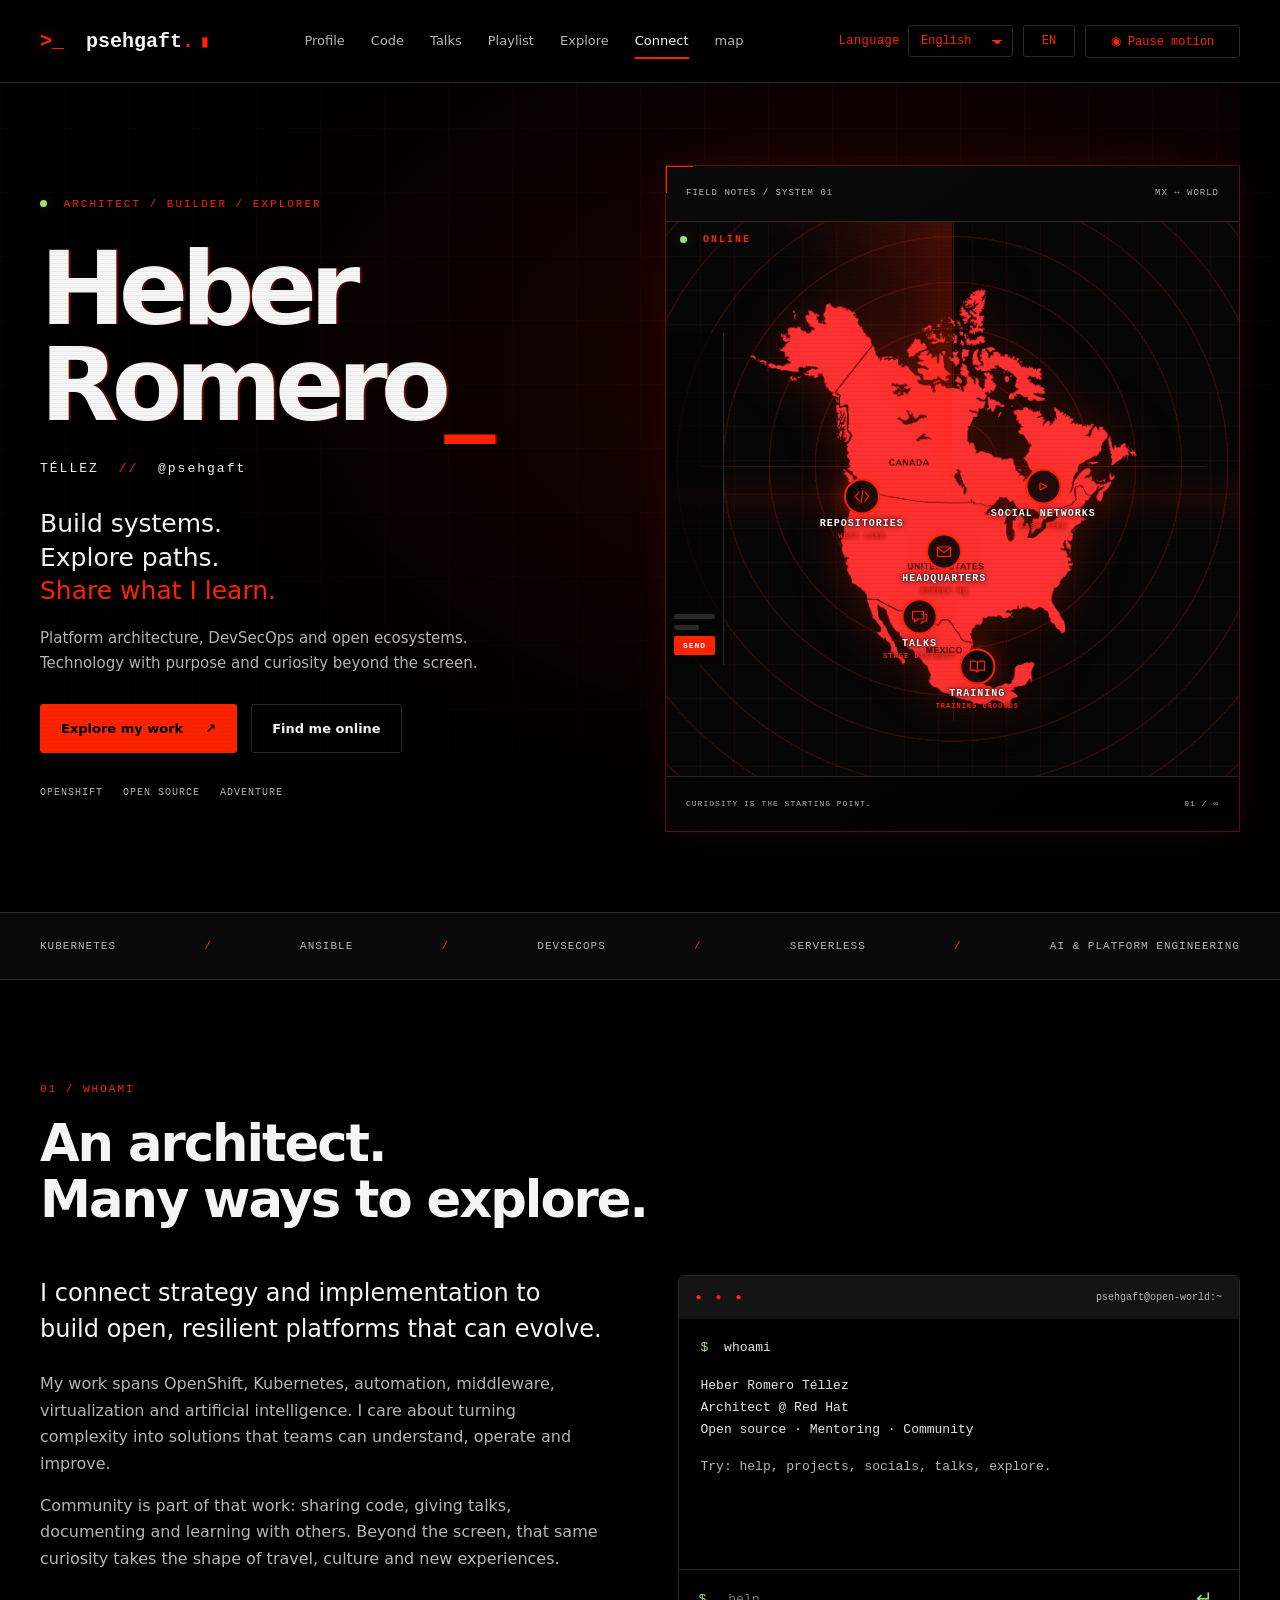
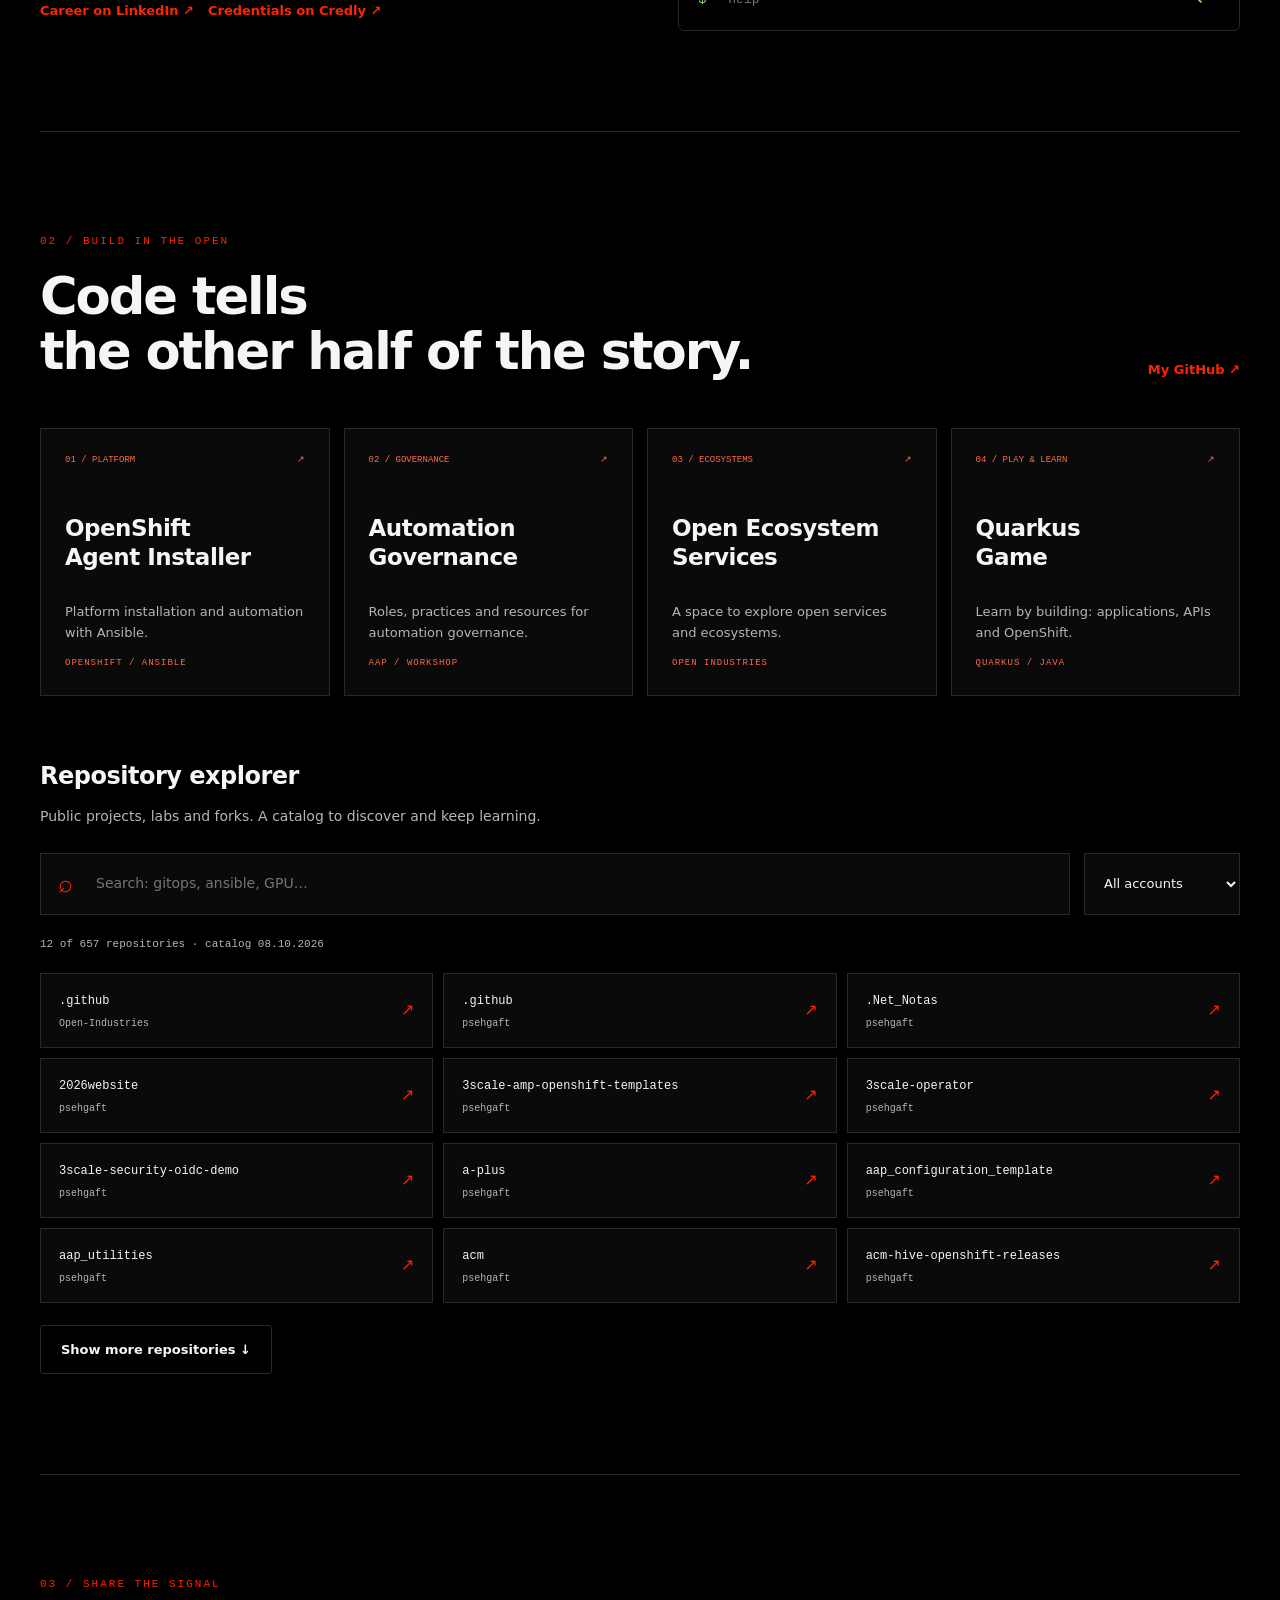
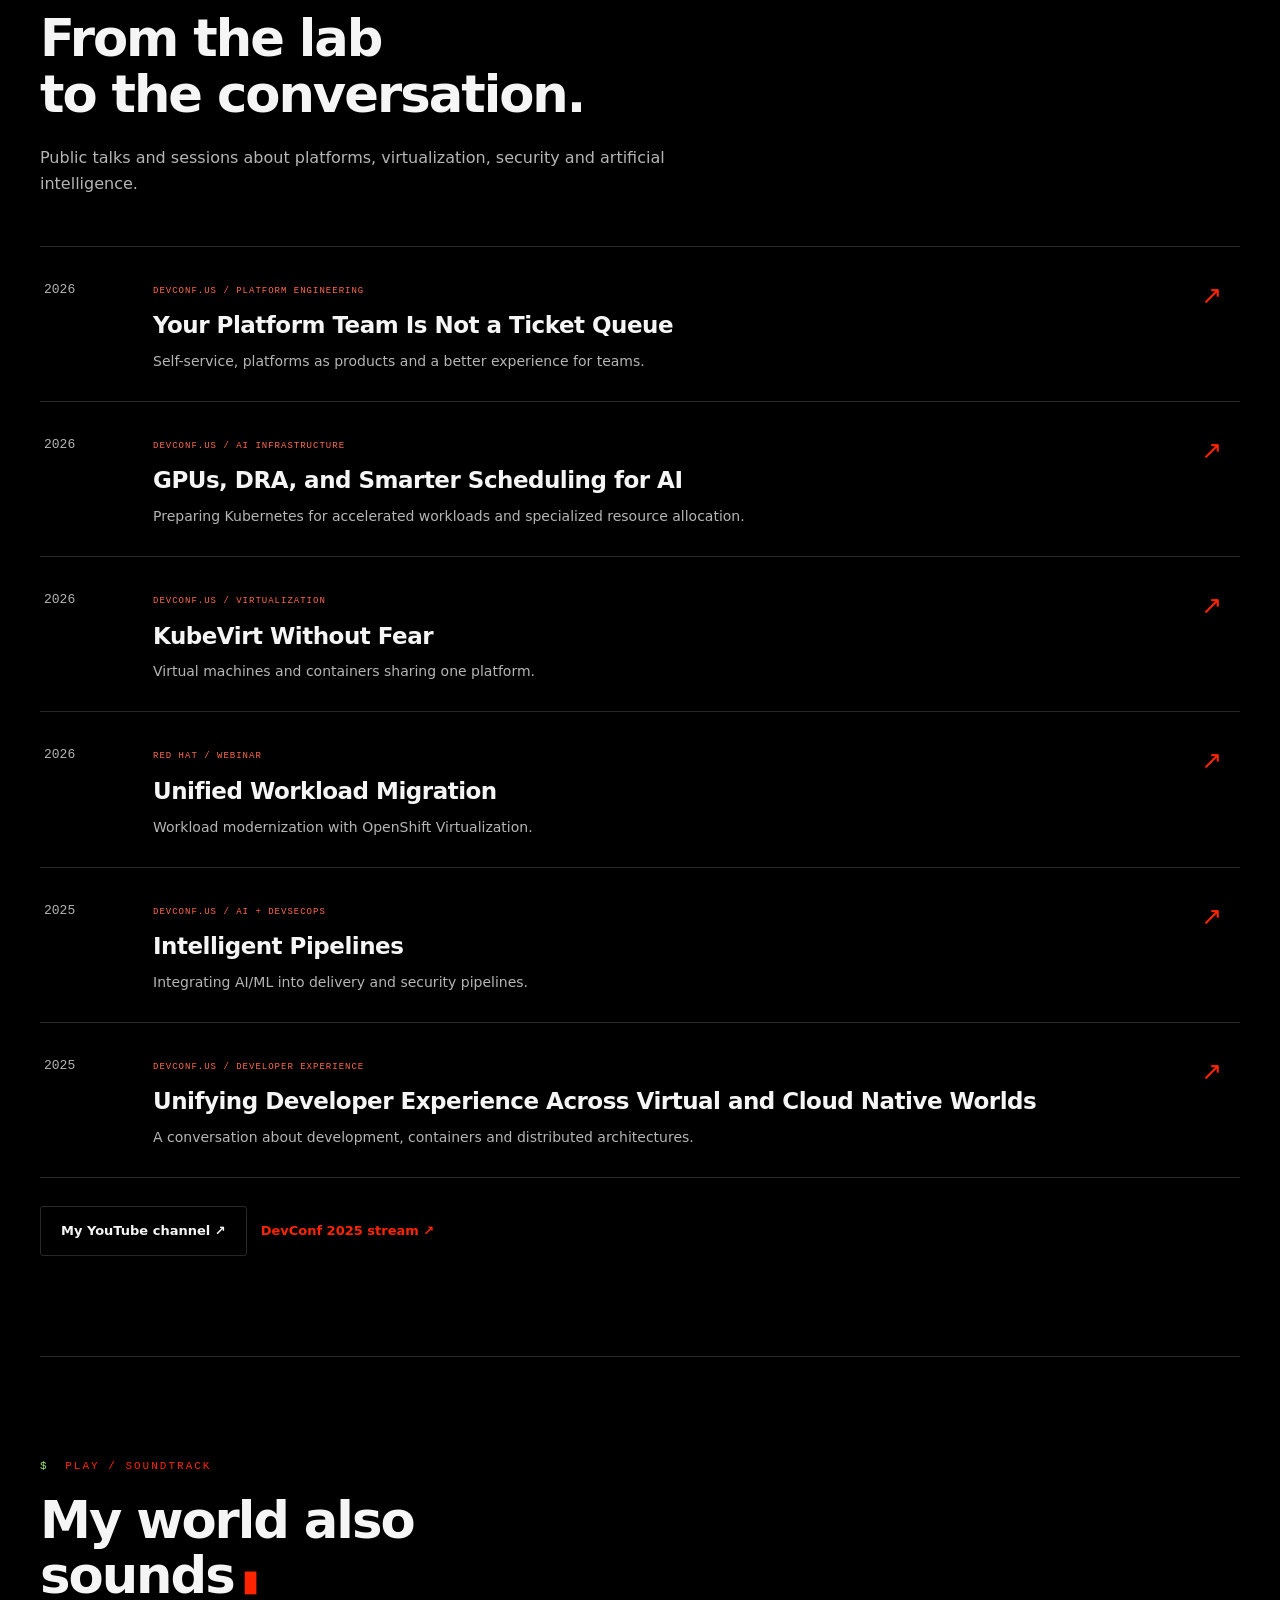
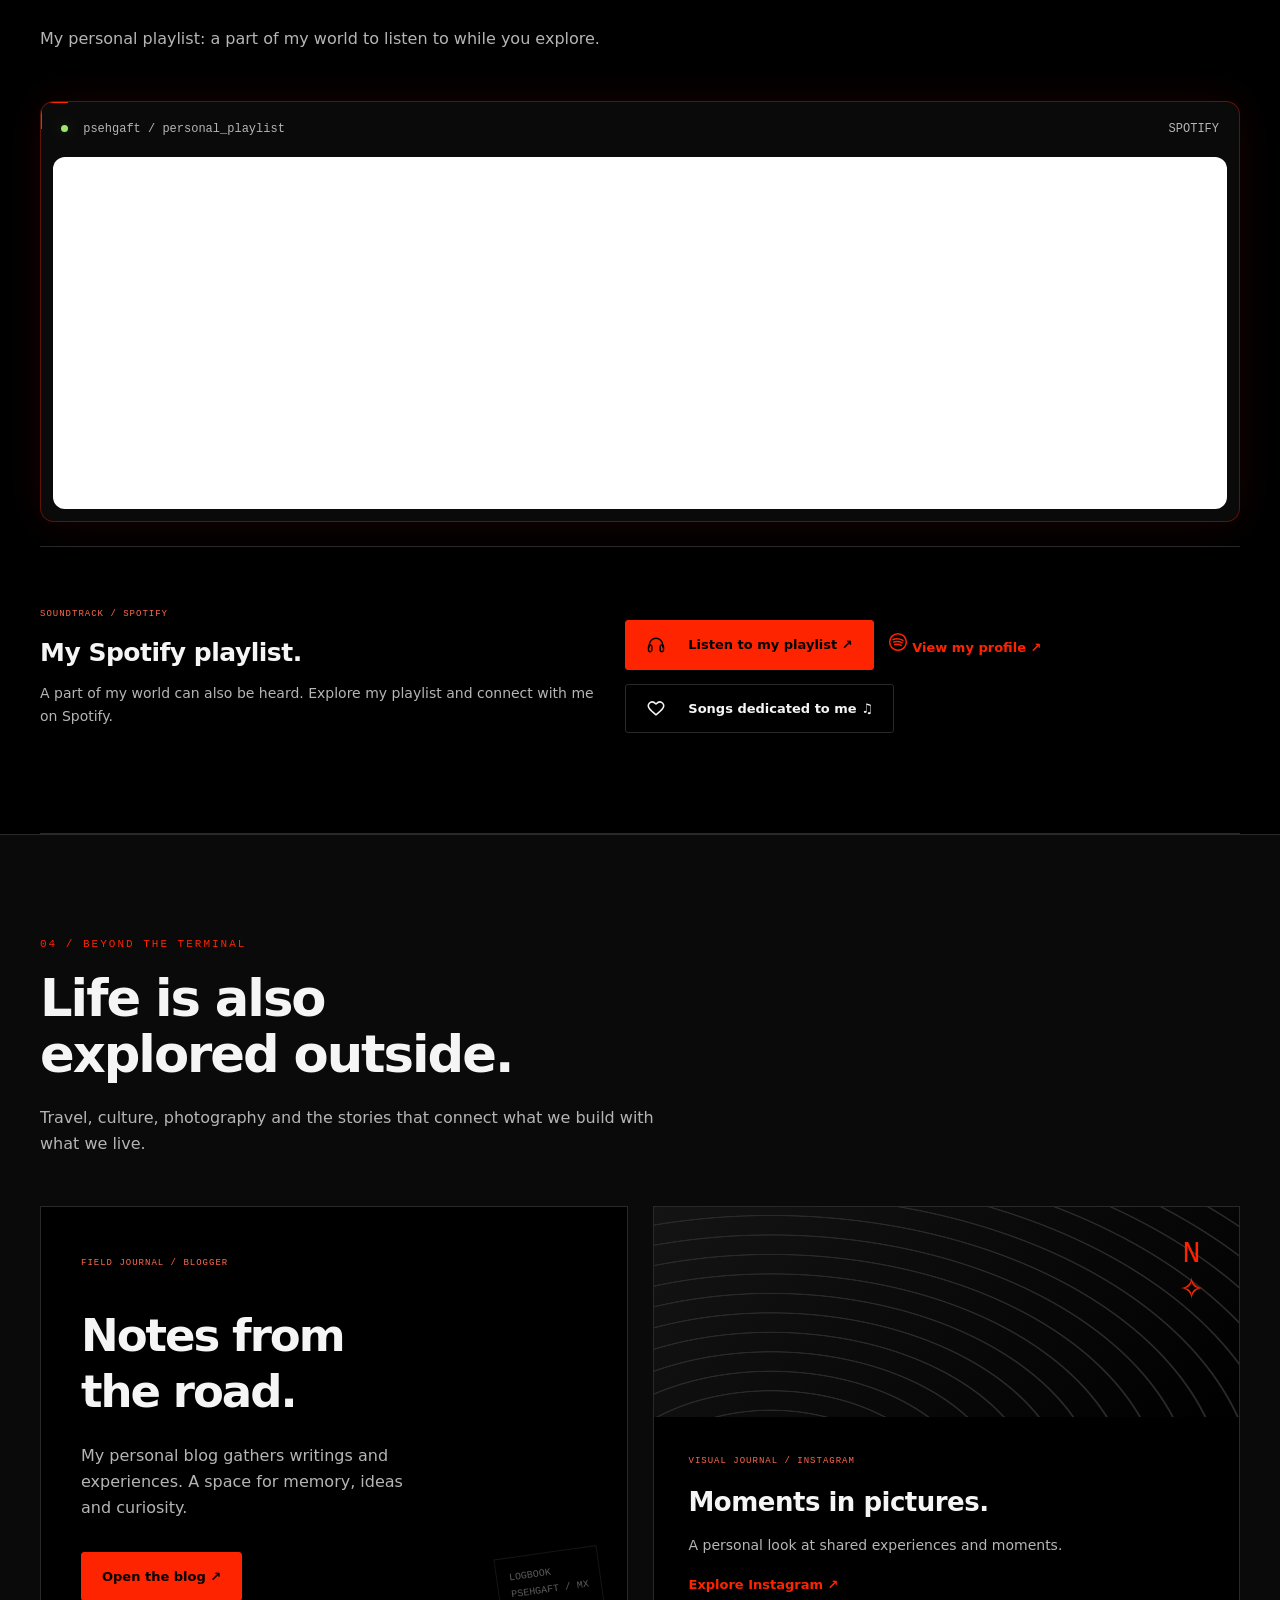
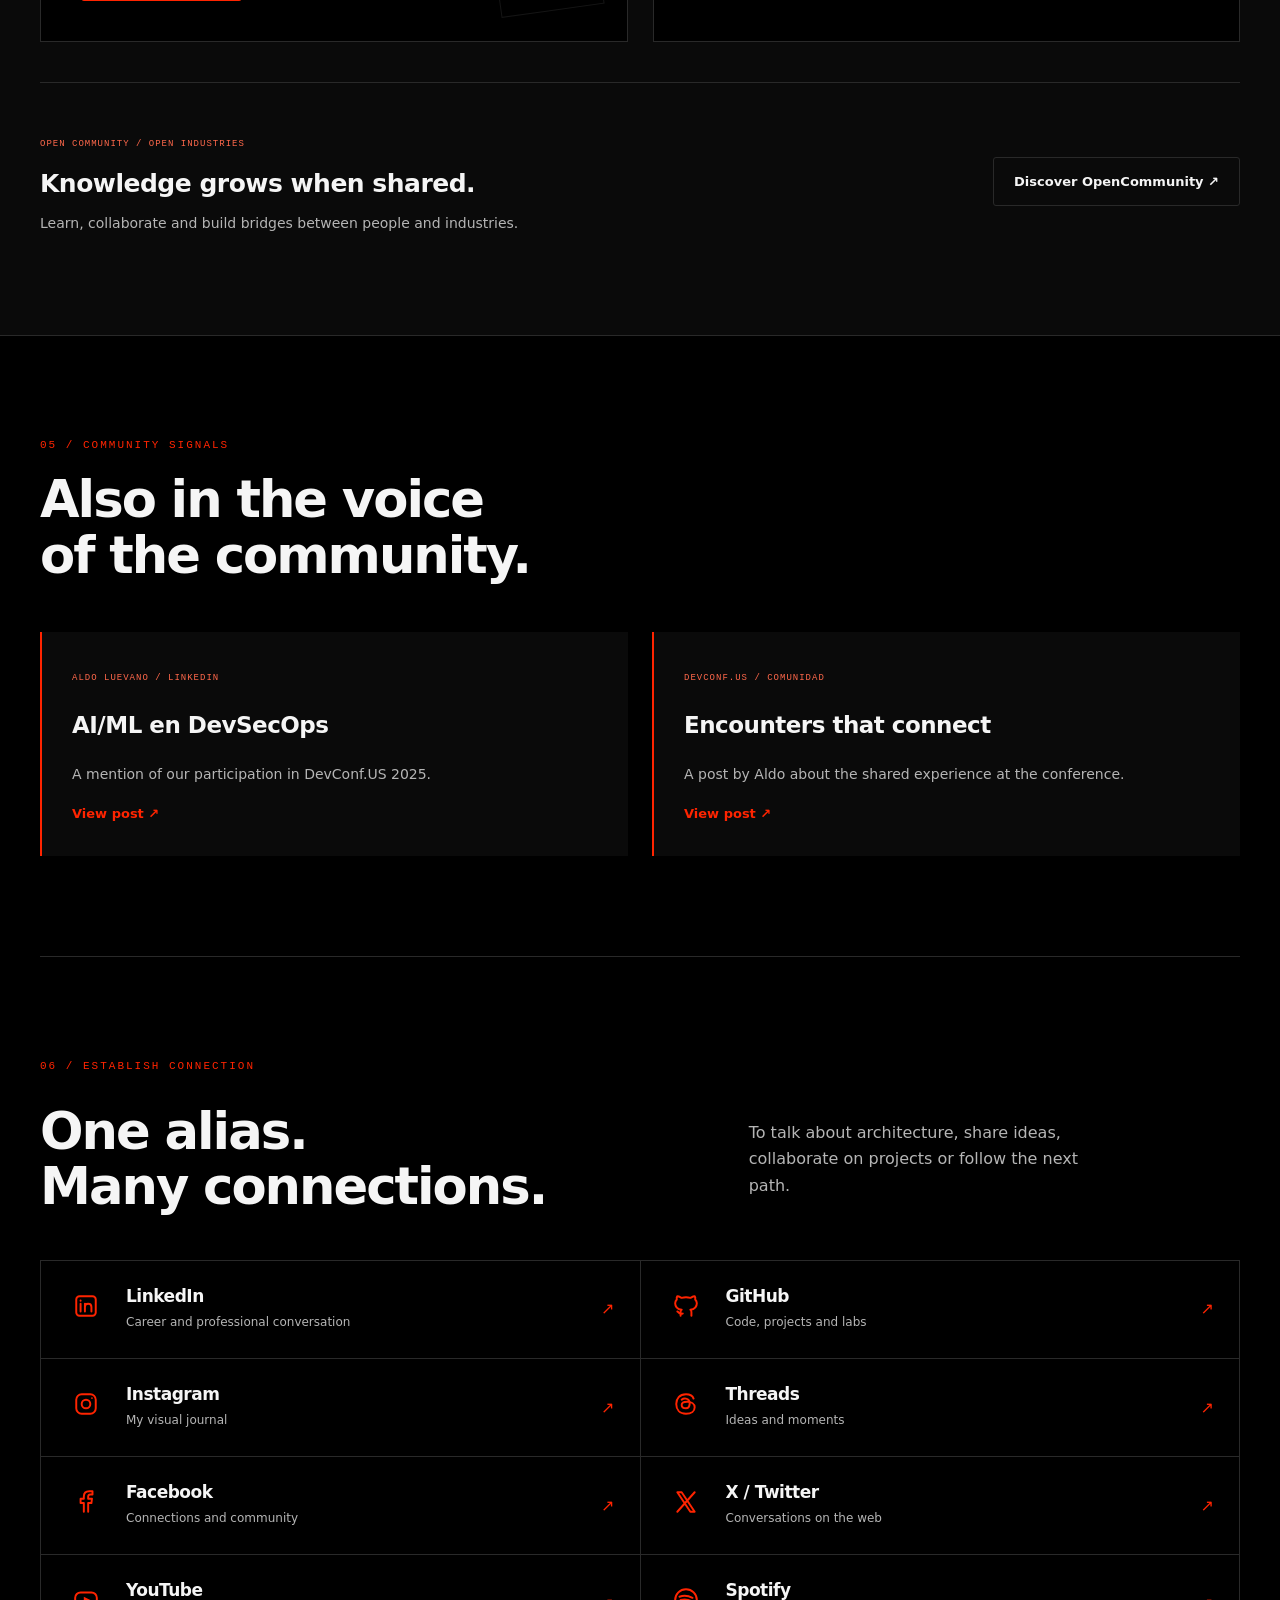
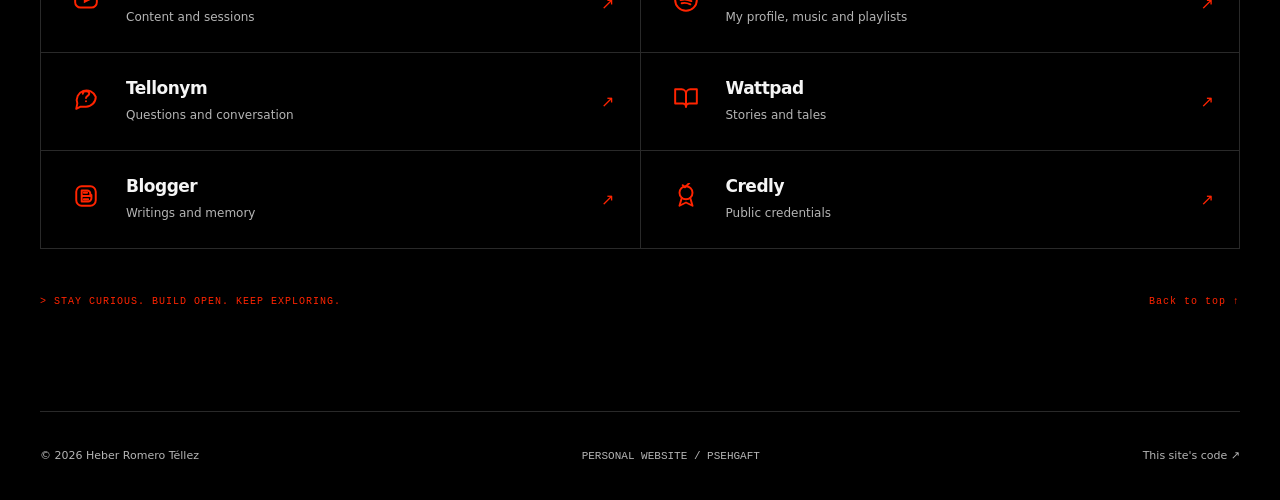
==== commit 085826f3: "feat: cursor 天使 rojo neón y lluvia Matrix roja - Cursor: los caracteres 天使 apilados en rojo neón (re" ====
--- a/index.html
+++ b/index.html
@@ -23,9 +23,9 @@
 .lang-select option{background:var(--surface);color:var(--ink)}
 html[lang="zh-CN"] body{font-family:system-ui,-apple-system,BlinkMacSystemFont,"Segoe UI","Noto Sans SC",sans-serif}
 @media(max-width:760px){.lang-wrap label{display:none}.lang-select{max-width:118px;padding:6px 22px 6px 10px}}
-body{cursor:url([data-uri]) 12 11,auto}
-a,button,select,.lang-select{cursor:url([data-uri]) 12 11,pointer}
-@media(prefers-color-scheme:dark){body{cursor:url([data-uri]) 12 11,auto}}
+body{cursor:url([data-uri]) 8 4,auto}
+a,button,select,.lang-select{cursor:url([data-uri]) 8 4,pointer}
+@media(prefers-color-scheme:dark){body{cursor:url([data-uri]) 8 4,auto}}
 </style>
 </head>
 <body>
@@ -118,4 +118,47 @@
 if(document.readyState==='loading'){document.addEventListener('DOMContentLoaded',init);}else{init();}
 })();
 </script>
+
+<canvas id="matrixRain" aria-hidden="true"></canvas>
+<style>#matrixRain{position:fixed;inset:0;width:100%;height:100%;z-index:80;pointer-events:none;opacity:.5}@media(prefers-reduced-motion:reduce){#matrixRain{display:none}}</style>
+<script>
+(function(){
+  if(window.matchMedia&&window.matchMedia('(prefers-reduced-motion: reduce)').matches)return;
+  var cv=document.getElementById('matrixRain');if(!cv)return;
+  var ctx=cv.getContext('2d');
+  var FS=16,W=0,H=0,drops=[];
+  var GLYPHS='アィウェオカキクケコサシスセソタチツテトナニヌネノハヒフヘホマミムメモヤユヨラリルレロワヲン天使0123456789';
+  var WORDS=['psehgaft','プセガフト','hacker','ハッカー'];
+  function resetWord(d){
+    if(Math.random()<0.14){d.word=WORDS[Math.floor(Math.random()*WORDS.length)];d.wi=0;}
+    else{d.word=null;d.wi=0;}
+  }
+  function resize(){
+    W=window.innerWidth;H=window.innerHeight;
+    cv.width=W;cv.height=H;
+    var cols=Math.floor(W/FS);drops=[];
+    for(var i=0;i<cols;i++)drops.push({x:i,y:Math.random()*(H/FS),speed:.55+Math.random()*.8,word:null,wi:0});
+  }
+  window.addEventListener('resize',resize);resize();
+  setInterval(function(){
+    if(document.hidden)return;
+    ctx.globalCompositeOperation='destination-out';
+    ctx.fillStyle='rgba(0,0,0,0.085)';
+    ctx.fillRect(0,0,W,H);
+    ctx.globalCompositeOperation='source-over';
+    ctx.font=FS+'px monospace';ctx.textBaseline='top';
+    for(var i=0;i<drops.length;i++){
+      var d=drops[i],ch,inWord=!!d.word;
+      if(inWord){ch=d.word.charAt(d.wi);d.wi++;if(d.wi>=d.word.length)d.word=null;}
+      else{ch=GLYPHS.charAt(Math.floor(Math.random()*GLYPHS.length));}
+      if(inWord)ctx.fillStyle='#ffb3ba';
+      else if(Math.random()<0.06)ctx.fillStyle='#c40424';
+      else ctx.fillStyle='#ff2e4d';
+      ctx.fillText(ch,d.x*FS,d.y*FS);
+      d.y+=d.speed;
+      if(d.y*FS>H+40||(d.y*FS>H&&Math.random()<0.02)){d.y=0;d.speed=.55+Math.random()*.8;resetWord(d);}
+    }
+  },50);
+})();
+</script>
 </body></html>
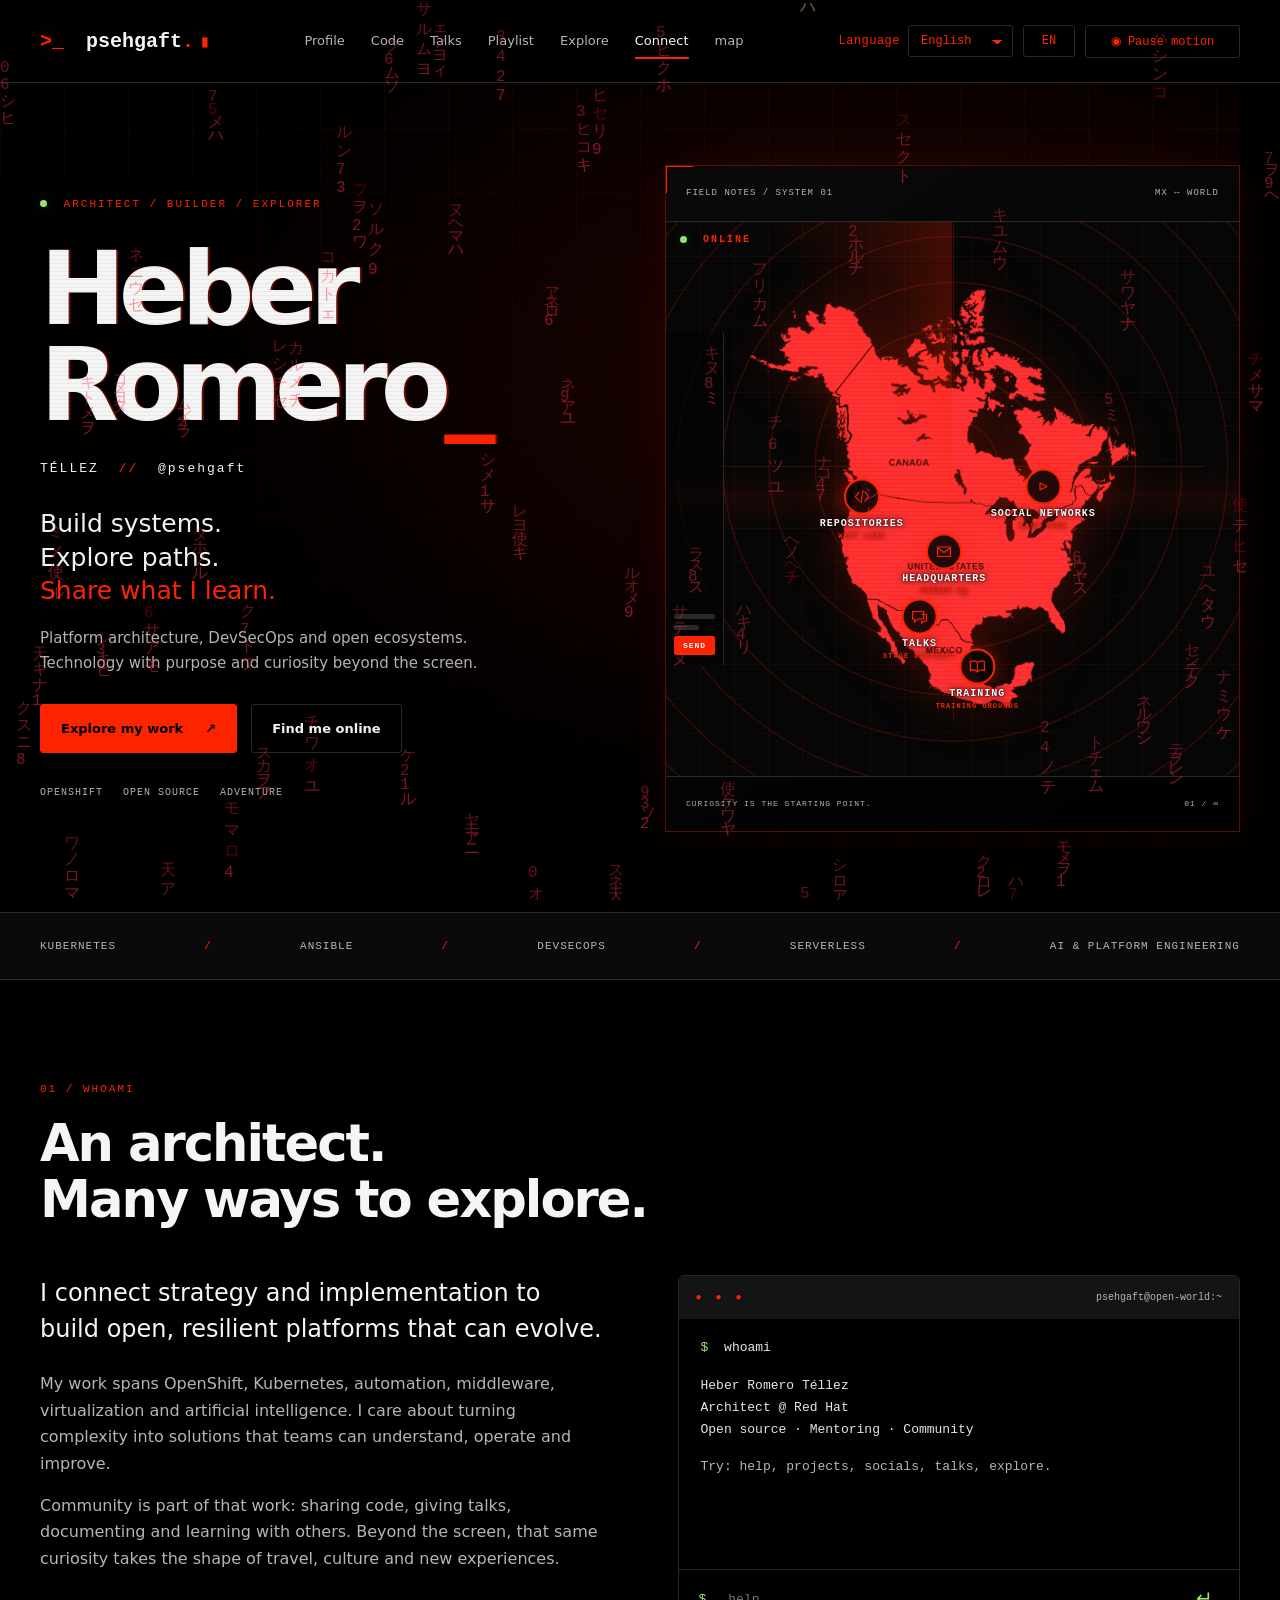
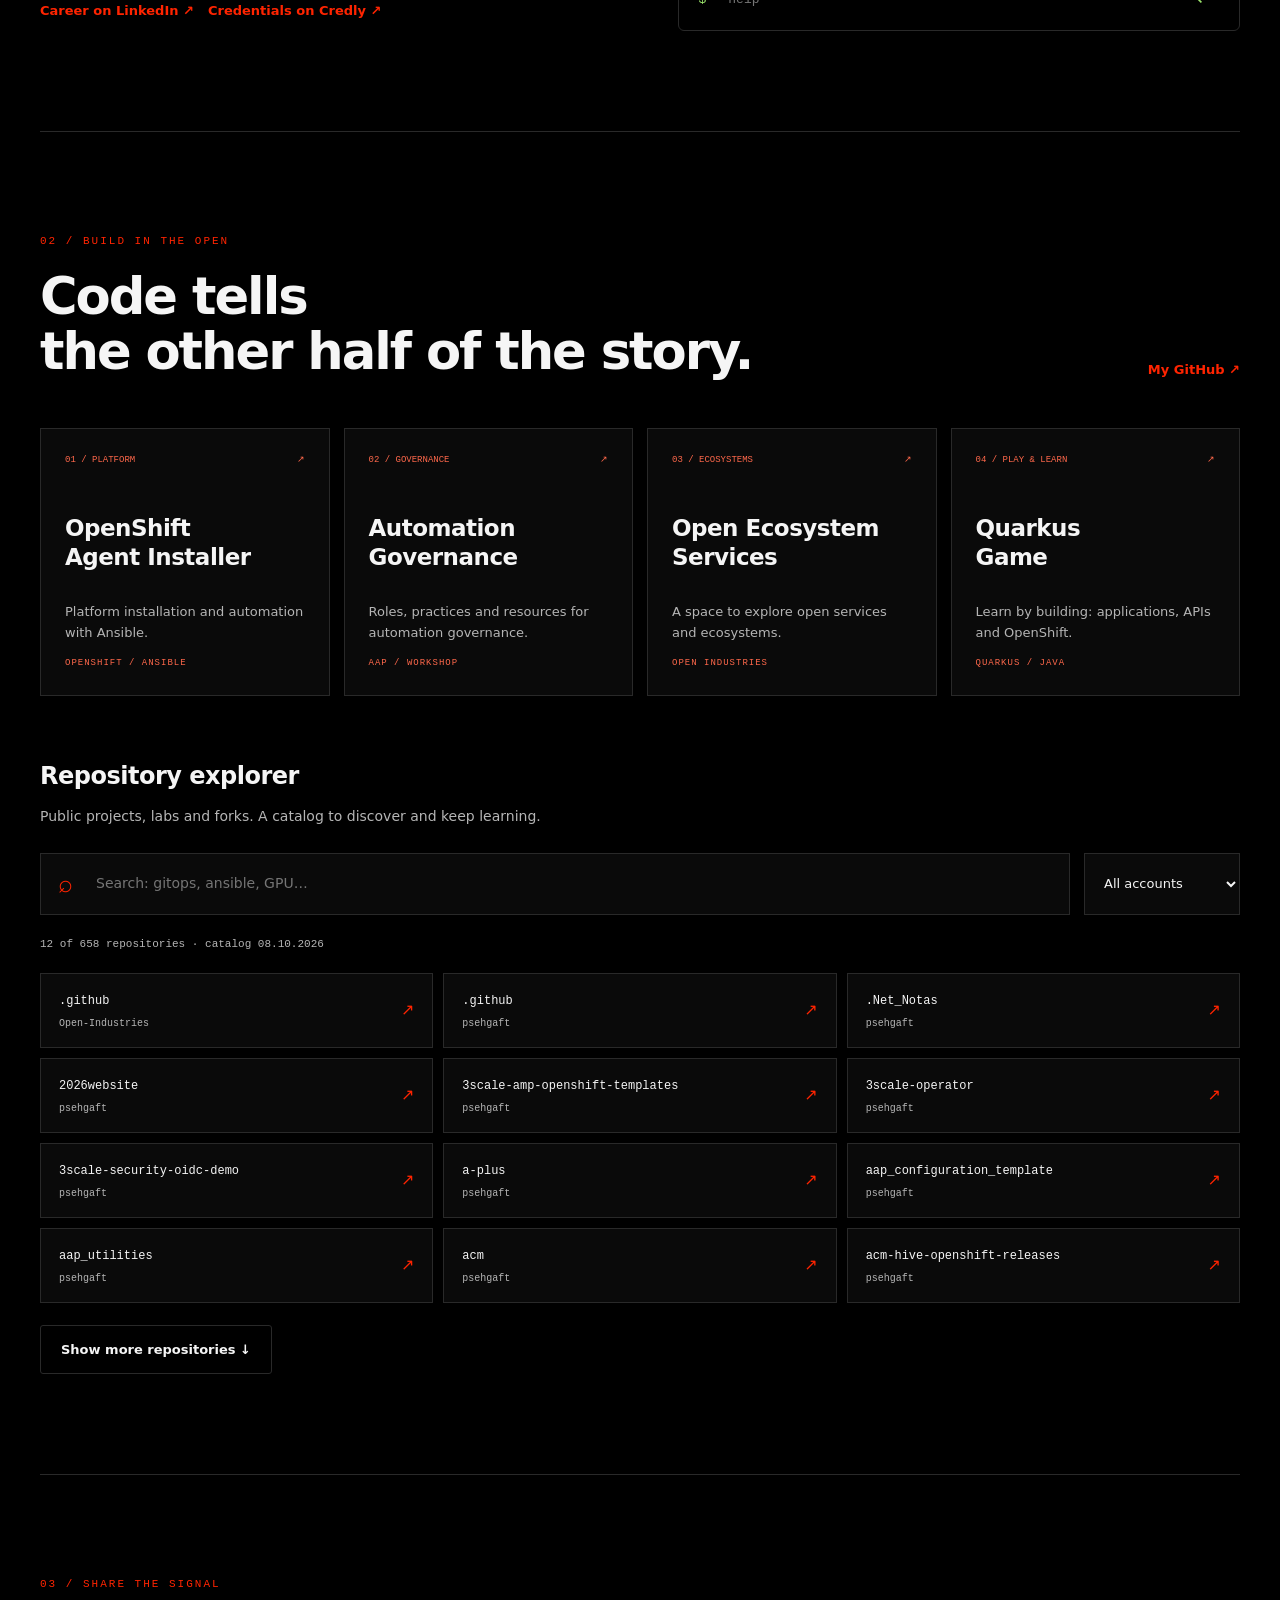
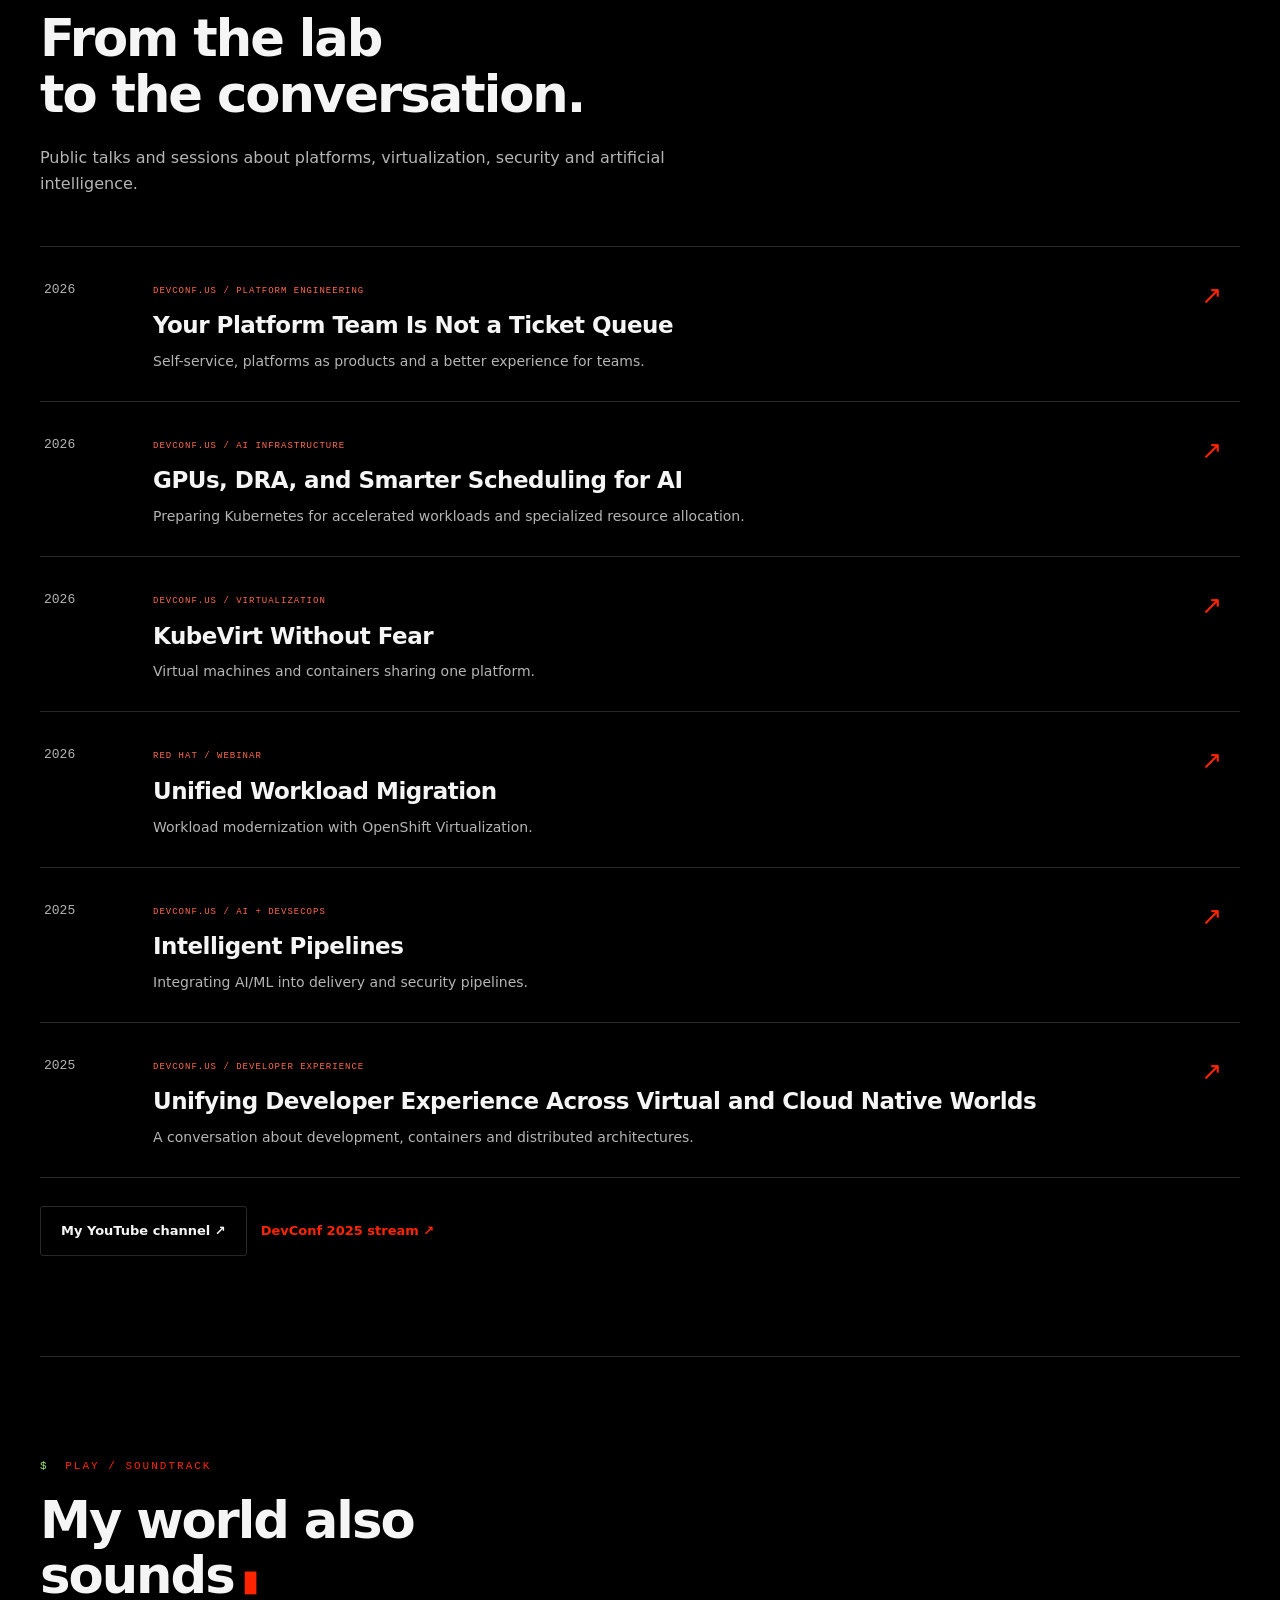
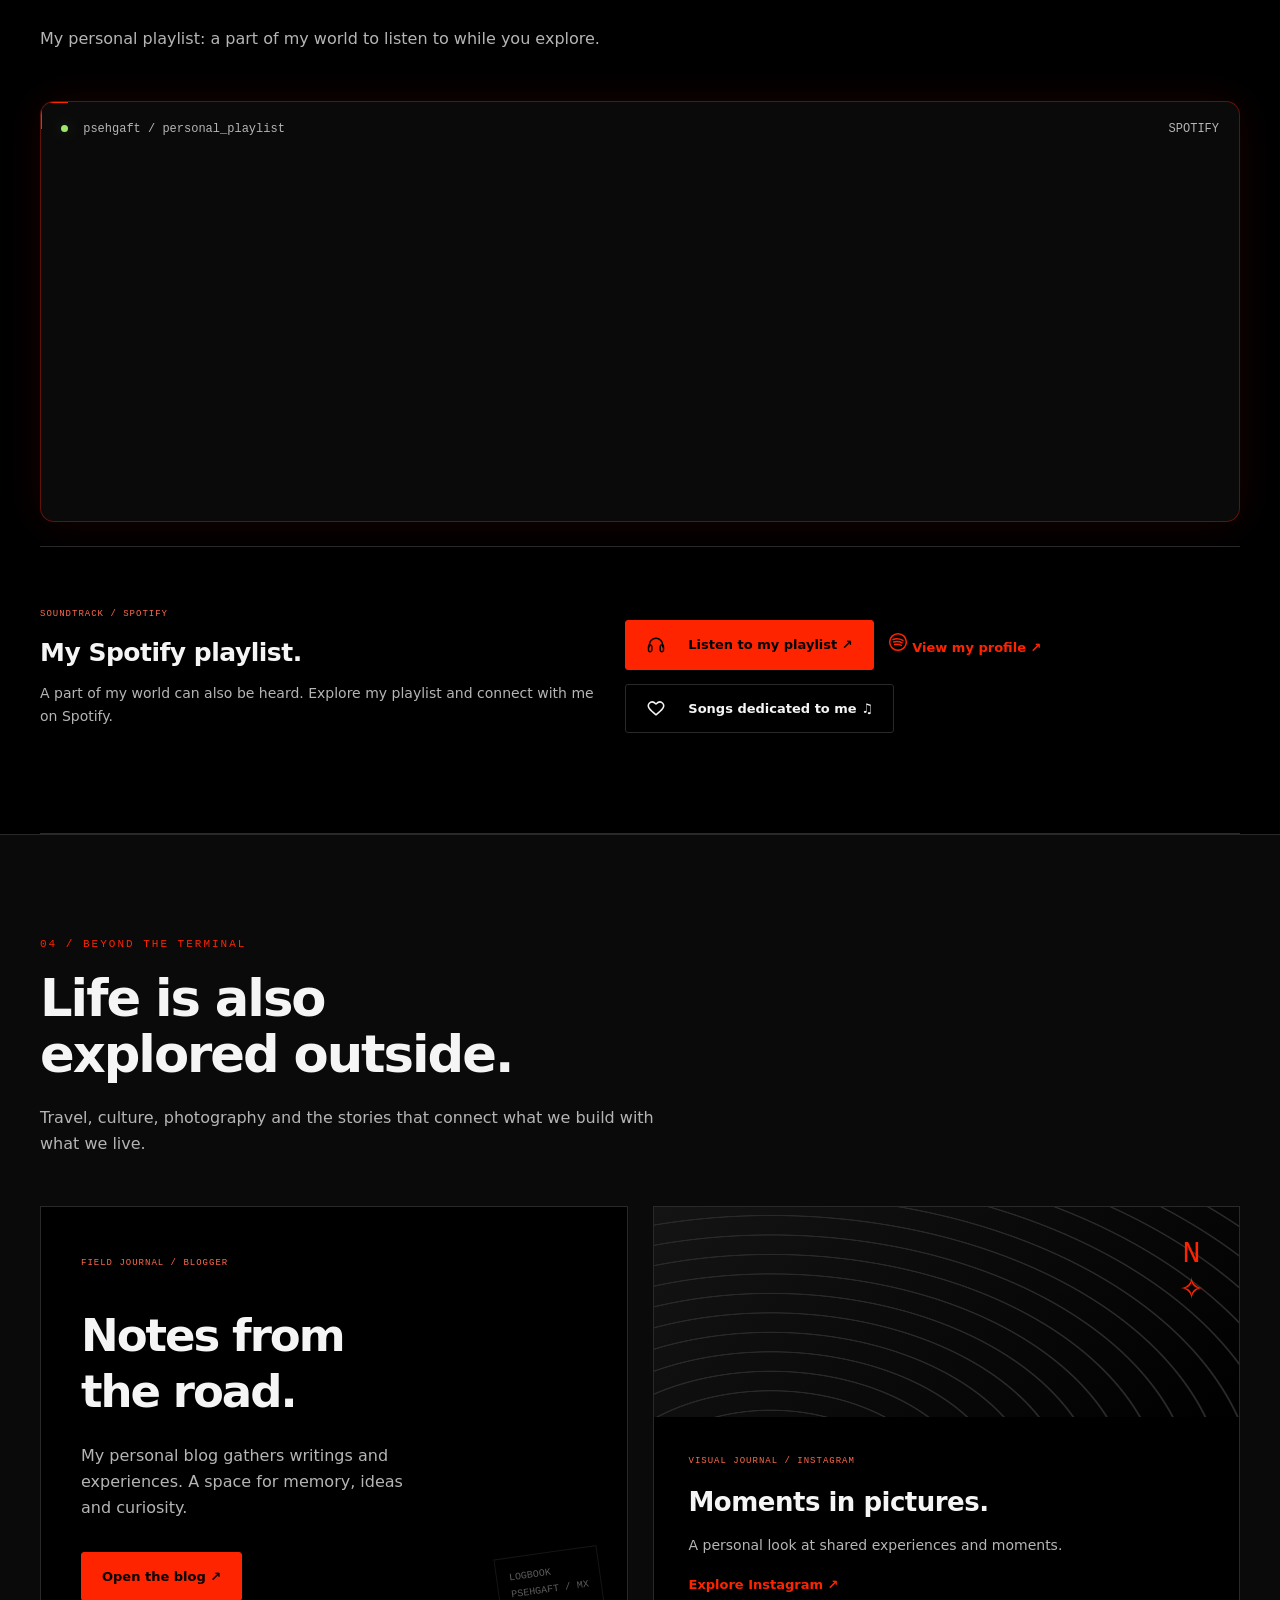
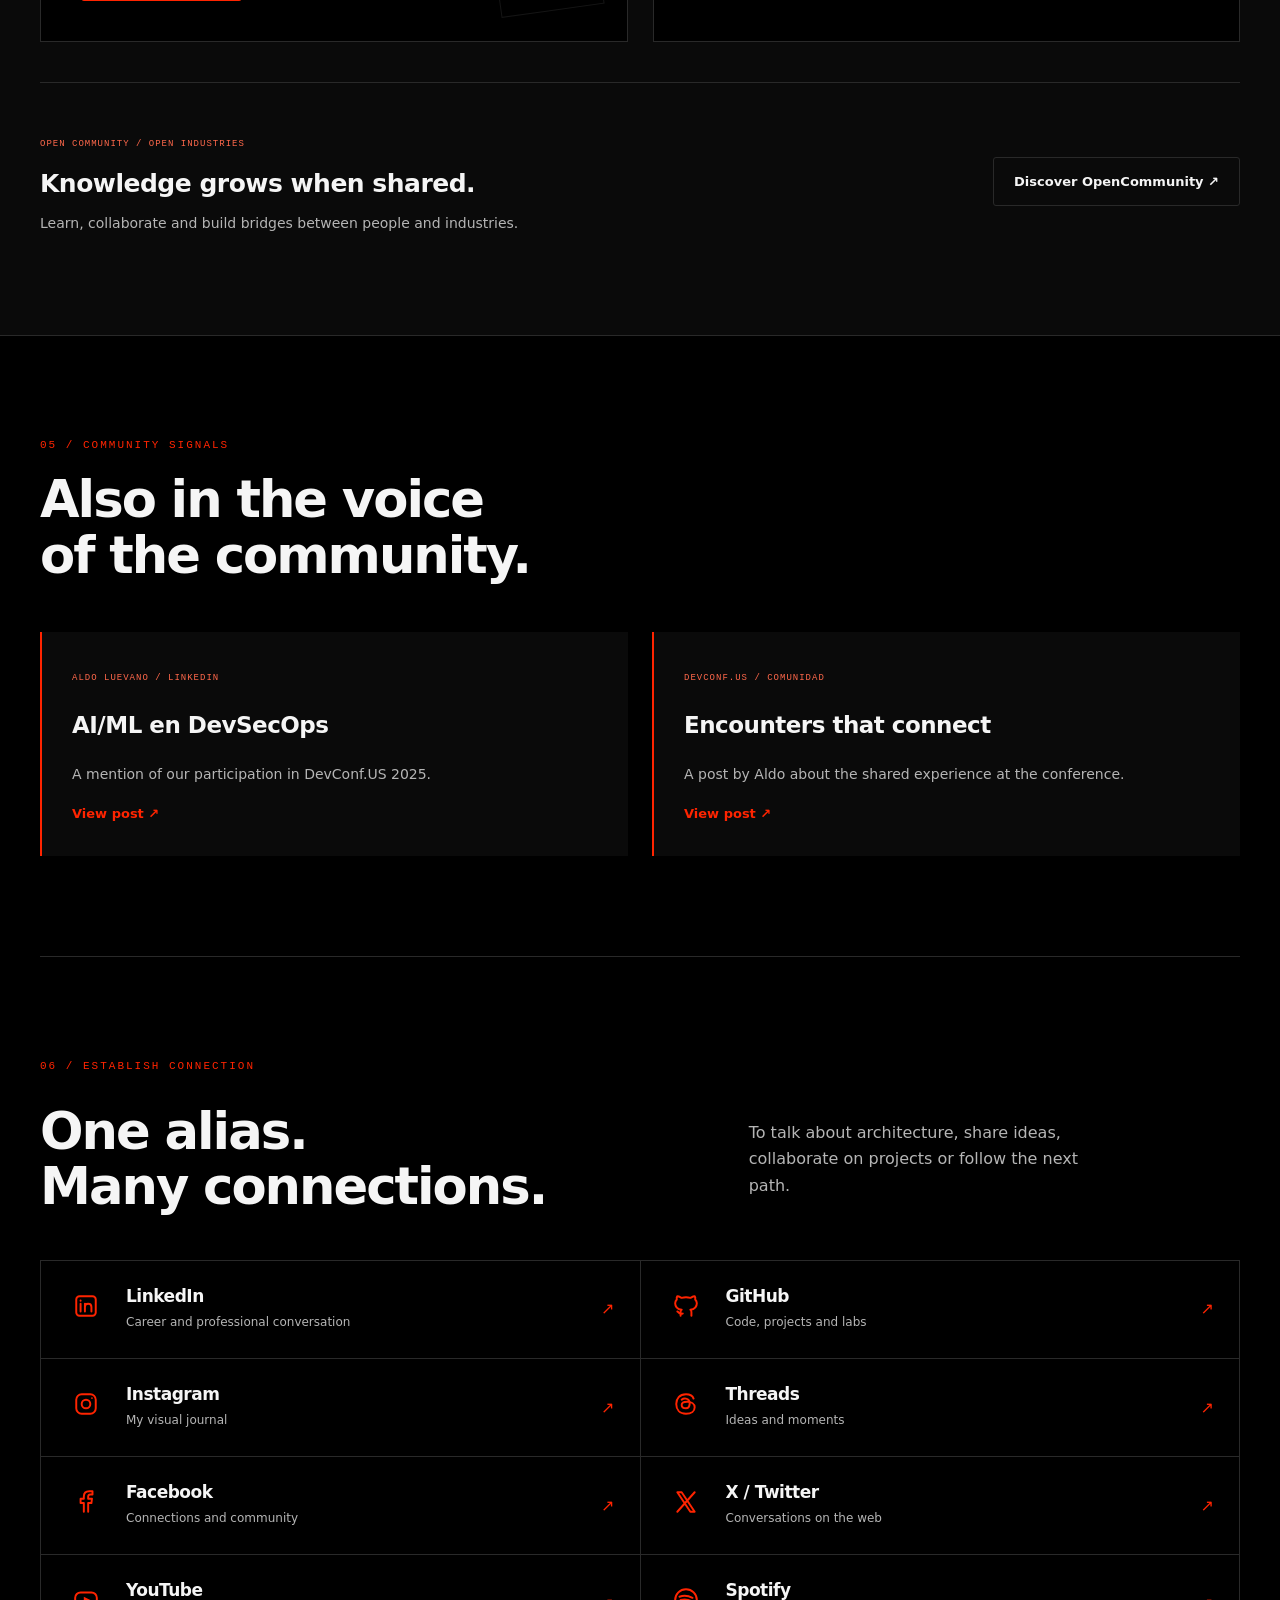
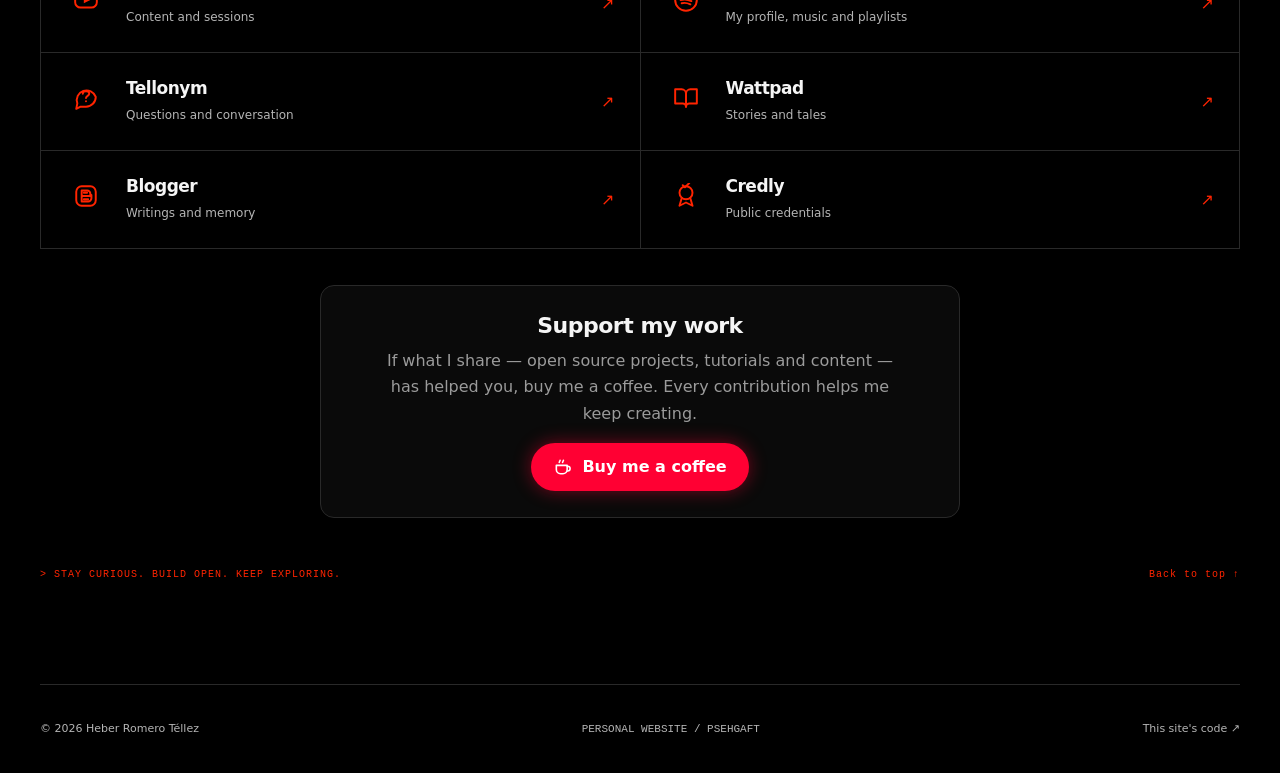
==== commit 139c7a88: "feat: bloque de donación Ko-fi en la sección Conecta Co-authored-by: psehgaft <psehgaft@users.norepl" ====
--- a/index.html
+++ b/index.html
@@ -69,11 +69,12 @@
 <a class="social" href="https://www.wattpad.com/user/Psehgaft" target="_blank" rel="noopener noreferrer"><span class="social-icon" aria-hidden="true"><svg xmlns="http://www.w3.org/2000/svg" viewBox="0 0 24 24" width="26" height="26" fill="none" stroke="currentColor" stroke-width="1.8" stroke-linecap="round" stroke-linejoin="round" aria-hidden="true" focusable="false"><path d="M2 4h6a4 4 0 0 1 4 4v12a3 3 0 0 0-3-3H2z"/><path d="M22 4h-6a4 4 0 0 0-4 4v12a3 3 0 0 1 3-3h7z"/></svg></span><div><h3>Wattpad</h3><p data-en="Stories and tales" data-fr="Histoires et récits" data-de="Geschichten und Erzählungen" data-i18n="socialWattpad">Historias y relatos</p></div><span aria-hidden="true">↗</span></a>
 <a class="social" href="https://psehgaft.blogspot.com/" target="_blank" rel="noopener noreferrer"><span class="social-icon" aria-hidden="true"><svg xmlns="http://www.w3.org/2000/svg" viewBox="0 0 24 24" width="26" height="26" fill="none" stroke="currentColor" stroke-width="1.8" stroke-linecap="round" stroke-linejoin="round" aria-hidden="true" focusable="false"><rect x="3" y="3" width="18" height="18" rx="5"/><path d="M8 7h5a3 3 0 0 1 3 3v1h1v3a3 3 0 0 1-3 3H8V7Zm0 5h8M10 9h3m-3 6h4"/></svg></span><div><h3>Blogger</h3><p data-en="Writings and memory" data-fr="Écrits et mémoire" data-de="Texte und Erinnerung" data-i18n="socialBlogger">Escritos y memoria</p></div><span>↗</span></a>
 <a class="social" href="https://www.credly.com/users/psehgaft/badges" target="_blank" rel="noopener noreferrer"><span class="social-icon" aria-hidden="true"><svg xmlns="http://www.w3.org/2000/svg" viewBox="0 0 24 24" width="26" height="26" fill="none" stroke="currentColor" stroke-width="1.8" stroke-linecap="round" stroke-linejoin="round" aria-hidden="true" focusable="false"><circle cx="12" cy="9" r="6"/><path d="m8 14-2 7 6-3 6 3-2-7m-7-12 2 2 4-4"/></svg></span><div><h3>Credly</h3><p data-en="Public credentials" data-fr="Certifications publiques" data-de="Öffentliche Zertifikate" data-i18n="socialCredly">Credenciales públicas</p></div><span>↗</span></a>
-</div><div class="closing mono"><span data-en="&gt; STAY CURIOUS. BUILD OPEN. KEEP EXPLORING." data-fr="&gt; RESTEZ CURIEUX. CONSTRUISEZ OUVERT. CONTINUEZ D'EXPLORER." data-de="&gt; BLEIB NEUGIERIG. BAUE OFFEN. EXPLORIERE WEITER." data-i18n="closingLine">&gt; STAY CURIOUS. BUILD OPEN. KEEP EXPLORING.</span><a href="#" data-en="Back to top ↑" data-fr="Retour en haut ↑" data-de="Nach oben ↑" data-i18n="backToTop">Volver arriba ↑</a></div></section>
+</div><div class="support-box"><h3 data-en="Support my work" data-fr="Soutenez mon travail" data-de="Unterstütze meine Arbeit" data-i18n="supportTitle">Apoya mi trabajo</h3><p data-en="If what I share — open source projects, tutorials and content — has helped you, buy me a coffee. Every contribution helps me keep creating." data-fr="Si mes projets open source, tutoriels et contenus vous ont aidé, offrez-moi un café. Chaque contribution m'aide à continuer de créer." data-de="Wenn dir meine Open-Source-Projekte, Tutorials und Inhalte helfen, lade mich auf einen Kaffee ein. Jeder Beitrag hilft mir, weiter zu schaffen." data-i18n="supportText">Si lo que comparto — proyectos open source, tutoriales y contenido — te ha servido, invítame un café. Cada aporte ayuda a que siga creando.</p><a class="support-btn" href="https://ko-fi.com/psehgaft" target="_blank" rel="noopener noreferrer"><svg xmlns="http://www.w3.org/2000/svg" viewBox="0 0 24 24" width="20" height="20" fill="none" stroke="currentColor" stroke-width="1.9" stroke-linecap="round" stroke-linejoin="round" aria-hidden="true" focusable="false"><path d="M4 10h13v5a5 5 0 0 1-5 5H9a5 5 0 0 1-5-5Z"/><path d="M17 11h.6a2.9 2.9 0 0 1 0 5.8H17"/><path d="M7.5 6.5c0-1.2 1-1.3 1-2.5M11.5 6.5c0-1.2 1-1.3 1-2.5"/></svg><span data-en="Buy me a coffee" data-fr="Offrez-moi un café" data-de="Lade mich auf einen Kaffee ein" data-i18n="supportButton">Invítame un café en Ko-fi</span></a></div>
+<div class="closing mono"><span data-en="&gt; STAY CURIOUS. BUILD OPEN. KEEP EXPLORING." data-fr="&gt; RESTEZ CURIEUX. CONSTRUISEZ OUVERT. CONTINUEZ D'EXPLORER." data-de="&gt; BLEIB NEUGIERIG. BAUE OFFEN. EXPLORIERE WEITER." data-i18n="closingLine">&gt; STAY CURIOUS. BUILD OPEN. KEEP EXPLORING.</span><a href="#" data-en="Back to top ↑" data-fr="Retour en haut ↑" data-de="Nach oben ↑" data-i18n="backToTop">Volver arriba ↑</a></div></section>
 </main><footer class="wrap footer"><span>© 2026 Heber Romero Téllez</span><span class="mono" data-en="PERSONAL WEBSITE / PSEHGAFT" data-fr="SITE PERSONNEL / PSEHGAFT" data-de="PERSÖNLICHE WEBSITE / PSEHGAFT" data-i18n="footerSite">PERSONAL WEBSITE / PSEHGAFT</span><a href="https://github.com/psehgaft/psehgaft.github.io" target="_blank" rel="noopener noreferrer" data-en="This site's code ↗" data-fr="Code de ce site ↗" data-de="Code dieser Website ↗" data-i18n="footerCode">Código de este sitio ↗</a></footer>
 <script>
 (function(){
-var I18N={"es": {"skipLink": "Saltar al contenido", "brandAria": "Heber Romero, inicio", "navAria": "Principal", "navProfile": "Perfil", "navCode": "Código", "navTalks": "Charlas", "navPlaylist": "Playlist", "navExplore": "Explorar", "navConnect": "Conectar", "navMap": "mapa", "heroEyebrow": "<span class=\"status-dot\"></span> ARCHITECT / BUILDER / EXPLORER", "heroLead": "Construir sistemas.<br>Explorar caminos.<br><span>Compartir lo aprendido.</span>", "heroDesc": "Arquitectura de plataformas, DevSecOps y ecosistemas abiertos. Tecnología con propósito y curiosidad más allá de la pantalla.", "heroBtnWork": "Explorar mi trabajo <span aria-hidden=\"true\">↗</span>", "heroBtnFind": "Encontrarme en la red", "heroVisualAria": "Abrir el mapa interactivo", "visualLabel1": "FIELD NOTES / SYSTEM 01", "visualLabel2": "MX ↔ WORLD", "mapPreviewAria": "Vista previa del mapa interactivo: cinco distritos sobre Norteamérica", "pinRepos": "REPOSITORIOS", "pinSocial": "REDES SOCIALES", "pinHq": "CUARTEL GENERAL", "pinTalks": "PLÁTICAS", "pinTraining": "ENTRENAMIENTO", "visualFooter": "LA CURIOSIDAD ES EL PUNTO DE PARTIDA.", "skillStripAria": "Áreas de trabajo", "perfilEyebrow": "01 / WHOAMI", "perfilTitle": "Un arquitecto.<br>Muchas formas de explorar.", "profileLarge": "Conecto estrategia e implementación para construir plataformas abiertas, resilientes y capaces de evolucionar.", "profileP1": "Mi trabajo cruza OpenShift, Kubernetes, automatización, middleware, virtualización e inteligencia artificial. Me interesa convertir la complejidad en soluciones que los equipos puedan entender, operar y mejorar.", "profileP2": "La comunidad es parte de ese trabajo: compartir código, dar charlas, documentar y aprender con otras personas. Fuera de la pantalla, esa misma curiosidad toma la forma de viajes, cultura y nuevas experiencias.", "linkedinLink": "Trayectoria en LinkedIn ↗", "credlyLink": "Credenciales en Credly ↗", "terminalAria": "Terminal interactiva de navegación", "terminalWho": "Heber Romero Téllez<br>Architect @ Red Hat<br>Open source · Mentoría · Comunidad", "terminalTry": "Prueba: help, proyectos, redes, charlas, explorar.", "commandAria": "Comando de navegación", "runCmdAria": "Ejecutar comando", "terminalNoscript": "Usa el menú principal para navegar.", "proyectosEyebrow": "02 / BUILD IN THE OPEN", "proyectosTitle": "El código cuenta<br>la otra parte de la historia.", "githubLink": "Mi GitHub ↗", "feat1Desc": "Instalación y automatización de plataformas con Ansible.", "feat2Desc": "Roles, prácticas y recursos para el gobierno de automatización.", "feat3Desc": "Un espacio para explorar servicios y ecosistemas abiertos.", "feat4Desc": "Aprender construyendo: aplicaciones, APIs y OpenShift.", "catalogTitle": "Explorador de repositorios", "catalogIntro": "Proyectos, laboratorios y forks públicos. Un catálogo para descubrir y seguir aprendiendo.", "repoSearchAria": "Buscar repositorios", "ownerLabel": "Cuenta", "ownerAll": "Todas las cuentas", "repoStatus": "Cargando catálogo…", "loadMore": "Mostrar más repositorios ↓", "charlasEyebrow": "03 / SHARE THE SIGNAL", "charlasTitle": "Del laboratorio<br>a la conversación.", "charlasIntro": "Charlas y sesiones públicas sobre plataformas, virtualización, seguridad e inteligencia artificial.", "talk1Desc": "Autoservicio, plataformas como producto y una mejor experiencia para los equipos.", "talk2Desc": "Preparar Kubernetes para cargas aceleradas y asignación de recursos especializados.", "talk3Desc": "Máquinas virtuales y contenedores compartiendo una plataforma.", "talk4Desc": "Modernización de cargas con OpenShift Virtualization.", "talk5Desc": "Integración de AI/ML en flujos de entrega y seguridad.", "talk6Desc": "Una conversación sobre desarrollo, contenedores y arquitecturas distribuidas.", "youtubeBtn": "Mi canal de YouTube ↗", "devconfLink": "Stream de DevConf 2025 ↗", "playlistEyebrow": "<span class=\"prompt\">$</span> PLAY / SOUNDTRACK", "playlistTitle": "Mi mundo también<br>suena<span class=\"terminal-cursor\" aria-hidden=\"true\">▮</span>", "playlistIntro": "Mi playlist personal: una parte de mi mundo para escuchar mientras exploras.", "spotifyBannerTitle": "Mi playlist en Spotify.", "spotifyBannerDesc": "Una parte de mi mundo también se escucha. Explora mi playlist y conecta conmigo en Spotify.", "explorarEyebrow": "04 / BEYOND THE TERMINAL", "explorarTitle": "La vida también<br>se explora afuera.", "explorarIntro": "Viajes, cultura, fotografía y las historias que conectan lo que construimos con lo que vivimos.", "journalTitle": "Notas desde<br>el camino.", "journalDesc": "Mi blog personal reúne escritos y experiencias. Un espacio para la memoria, las ideas y la curiosidad.", "journalBtn": "Abrir el blog ↗", "photoTitle": "Momentos en imágenes.", "photoDesc": "Una mirada personal a experiencias y momentos compartidos.", "photoLink": "Explorar Instagram ↗", "communityTitle": "El conocimiento crece cuando se comparte.", "communityDesc": "Aprender, colaborar y construir puentes entre personas e industrias.", "communityBtn": "Conocer OpenCommunity ↗", "mencionesEyebrow": "05 / COMMUNITY SIGNALS", "mencionesTitle": "También en la voz<br>de la comunidad.", "mention1Desc": "Mención sobre nuestra participación en DevConf.US 2025.", "mention1Link": "Ver publicación ↗", "mention2Title": "Encuentros que conectan", "mention2Desc": "Una publicación de Aldo sobre la experiencia compartida en la conferencia.", "mention2Link": "Ver publicación ↗", "conectarEyebrow": "06 / ESTABLISH CONNECTION", "conectarTitle": "Un alias.<br>Muchas conexiones.", "conectarIntro": "Para conversar de arquitectura, compartir ideas, colaborar en proyectos o seguir el próximo camino.", "socialLinkedin": "Trayectoria y conversación profesional", "socialGithub": "Código, proyectos y laboratorios", "socialInstagram": "Mi diario visual", "socialThreads": "Ideas y momentos", "socialFacebook": "Conexiones y comunidad", "socialX": "Conversaciones en la red", "socialYoutube": "Contenido y sesiones", "socialSpotify": "Mi perfil, música y playlists", "socialTellonym": "Preguntas y conversación", "socialWattpad": "Historias y relatos", "socialBlogger": "Escritos y memoria", "socialCredly": "Credenciales públicas", "closingLine": "> STAY CURIOUS. BUILD OPEN. KEEP EXPLORING.", "backToTop": "Volver arriba ↑", "footerSite": "PERSONAL WEBSITE / PSEHGAFT", "footerCode": "Código de este sitio ↗", "mapDmSend": "ENVIAR", "repoSearchPh": "Buscar: gitops, ansible, GPU…", "spotifyFrameTitle": "Playlist personal de Heber Romero en Spotify", "spotifyListen": " Escuchar mi playlist ↗", "spotifyProfile": " Ver mi perfil ↗", "spotifyDedicated": " Canciones que me dedican ♫", "metaDesc": "Heber Romero Téllez (psehgaft): arquitectura OpenShift y Kubernetes, DevSecOps, automatización e IA. Explora proyectos open source, charlas, blog y viajes.", "langLabel": "Idioma", "docTitle": "Heber Romero Téllez | psehgaft · OpenShift, DevSecOps y Open Source"}, "en": {"skipLink": "Skip to content", "brandAria": "Heber Romero, home", "navAria": "Primary", "navProfile": "Profile", "navCode": "Code", "navTalks": "Talks", "navPlaylist": "Playlist", "navExplore": "Explore", "navConnect": "Connect", "navMap": "map", "heroEyebrow": "<span class='status-dot'></span> ARCHITECT / BUILDER / EXPLORER", "heroLead": "Build systems.<br>Explore paths.<br><span>Share what I learn.</span>", "heroDesc": "Platform architecture, DevSecOps and open ecosystems. Technology with purpose and curiosity beyond the screen.", "heroBtnWork": "Explore my work <span aria-hidden='true'>↗</span>", "heroBtnFind": "Find me online", "heroVisualAria": "Open the interactive map", "visualLabel1": "FIELD NOTES / SYSTEM 01", "visualLabel2": "MX ↔ WORLD", "mapPreviewAria": "Interactive map preview: five districts across North America", "pinRepos": "REPOSITORIES", "pinSocial": "SOCIAL NETWORKS", "pinHq": "HEADQUARTERS", "pinTalks": "TALKS", "pinTraining": "TRAINING", "visualFooter": "CURIOSITY IS THE STARTING POINT.", "skillStripAria": "Work areas", "perfilEyebrow": "01 / WHOAMI", "perfilTitle": "An architect.<br>Many ways to explore.", "profileLarge": "I connect strategy and implementation to build open, resilient platforms that can evolve.", "profileP1": "My work spans OpenShift, Kubernetes, automation, middleware, virtualization and artificial intelligence. I care about turning complexity into solutions that teams can understand, operate and improve.", "profileP2": "Community is part of that work: sharing code, giving talks, documenting and learning with others. Beyond the screen, that same curiosity takes the shape of travel, culture and new experiences.", "linkedinLink": "Career on LinkedIn ↗", "credlyLink": "Credentials on Credly ↗", "terminalAria": "Interactive navigation terminal", "terminalWho": "Heber Romero Téllez<br>Architect @ Red Hat<br>Open source · Mentoring · Community", "terminalTry": "Try: help, projects, socials, talks, explore.", "commandAria": "Navigation command", "runCmdAria": "Run command", "terminalNoscript": "Use the main menu to navigate.", "proyectosEyebrow": "02 / BUILD IN THE OPEN", "proyectosTitle": "Code tells<br>the other half of the story.", "githubLink": "My GitHub ↗", "feat1Desc": "Platform installation and automation with Ansible.", "feat2Desc": "Roles, practices and resources for automation governance.", "feat3Desc": "A space to explore open services and ecosystems.", "feat4Desc": "Learn by building: applications, APIs and OpenShift.", "catalogTitle": "Repository explorer", "catalogIntro": "Public projects, labs and forks. A catalog to discover and keep learning.", "repoSearchAria": "Search repositories", "ownerLabel": "Account", "ownerAll": "All accounts", "repoStatus": "Loading catalog…", "loadMore": "Show more repositories ↓", "charlasEyebrow": "03 / SHARE THE SIGNAL", "charlasTitle": "From the lab<br>to the conversation.", "charlasIntro": "Public talks and sessions about platforms, virtualization, security and artificial intelligence.", "talk1Desc": "Self-service, platforms as products and a better experience for teams.", "talk2Desc": "Preparing Kubernetes for accelerated workloads and specialized resource allocation.", "talk3Desc": "Virtual machines and containers sharing one platform.", "talk4Desc": "Workload modernization with OpenShift Virtualization.", "talk5Desc": "Integrating AI/ML into delivery and security pipelines.", "talk6Desc": "A conversation about development, containers and distributed architectures.", "youtubeBtn": "My YouTube channel ↗", "devconfLink": "DevConf 2025 stream ↗", "playlistEyebrow": "<span class='prompt'>$</span> PLAY / SOUNDTRACK", "playlistTitle": "My world also<br>sounds<span class='terminal-cursor' aria-hidden='true'>▮</span>", "playlistIntro": "My personal playlist: a part of my world to listen to while you explore.", "spotifyBannerTitle": "My Spotify playlist.", "spotifyBannerDesc": "A part of my world can also be heard. Explore my playlist and connect with me on Spotify.", "explorarEyebrow": "04 / BEYOND THE TERMINAL", "explorarTitle": "Life is also<br>explored outside.", "explorarIntro": "Travel, culture, photography and the stories that connect what we build with what we live.", "journalTitle": "Notes from<br>the road.", "journalDesc": "My personal blog gathers writings and experiences. A space for memory, ideas and curiosity.", "journalBtn": "Open the blog ↗", "photoTitle": "Moments in pictures.", "photoDesc": "A personal look at shared experiences and moments.", "photoLink": "Explore Instagram ↗", "communityTitle": "Knowledge grows when shared.", "communityDesc": "Learn, collaborate and build bridges between people and industries.", "communityBtn": "Discover OpenCommunity ↗", "mencionesEyebrow": "05 / COMMUNITY SIGNALS", "mencionesTitle": "Also in the voice<br>of the community.", "mention1Desc": "A mention of our participation in DevConf.US 2025.", "mention1Link": "View post ↗", "mention2Title": "Encounters that connect", "mention2Desc": "A post by Aldo about the shared experience at the conference.", "mention2Link": "View post ↗", "conectarEyebrow": "06 / ESTABLISH CONNECTION", "conectarTitle": "One alias.<br>Many connections.", "conectarIntro": "To talk about architecture, share ideas, collaborate on projects or follow the next path.", "socialLinkedin": "Career and professional conversation", "socialGithub": "Code, projects and labs", "socialInstagram": "My visual journal", "socialThreads": "Ideas and moments", "socialFacebook": "Connections and community", "socialX": "Conversations on the web", "socialYoutube": "Content and sessions", "socialSpotify": "My profile, music and playlists", "socialTellonym": "Questions and conversation", "socialWattpad": "Stories and tales", "socialBlogger": "Writings and memory", "socialCredly": "Public credentials", "closingLine": "> STAY CURIOUS. BUILD OPEN. KEEP EXPLORING.", "backToTop": "Back to top ↑", "footerSite": "PERSONAL WEBSITE / PSEHGAFT", "footerCode": "This site's code ↗", "mapDmSend": "SEND", "repoSearchPh": "Search: gitops, ansible, GPU…", "spotifyFrameTitle": "Heber Romero's personal playlist on Spotify", "spotifyListen": " Listen to my playlist ↗", "spotifyProfile": " View my profile ↗", "spotifyDedicated": " Songs dedicated to me ♫", "metaDesc": "Heber Romero Téllez (psehgaft): OpenShift and Kubernetes architecture, DevSecOps, automation and AI. Explore open source projects, talks, blog and travels.", "langLabel": "Language", "docTitle": "Heber Romero Téllez | psehgaft · OpenShift, DevSecOps & Open Source"}, "de": {"skipLink": "Zum Inhalt springen", "brandAria": "Heber Romero, Startseite", "navAria": "Hauptnavigation", "navProfile": "Profil", "navCode": "Code", "navTalks": "Vorträge", "navPlaylist": "Playlist", "navExplore": "Entdecken", "navConnect": "Kontakt", "navMap": "Karte", "heroEyebrow": "<span class='status-dot'></span> ARCHITEKT / ERBAUER / ENTDECKER", "heroLead": "Systeme bauen.<br>Wege erkunden.<br><span>Teilen, was ich lerne.</span>", "heroDesc": "Plattformarchitektur, DevSecOps und offene Ökosysteme. Technologie mit Sinn und Neugier über den Bildschirm hinaus.", "heroBtnWork": "Meine Arbeit entdecken <span aria-hidden='true'>↗</span>", "heroBtnFind": "Mich online finden", "heroVisualAria": "Interaktive Karte öffnen", "visualLabel1": "FELDNOTIZEN / SYSTEM 01", "visualLabel2": "MX ↔ WELT", "mapPreviewAria": "Vorschau der interaktiven Karte: fünf Distrikte in Nordamerika", "pinRepos": "REPOSITORIES", "pinSocial": "SOZIALE NETZWERKE", "pinHq": "HAUPTQUARTIER", "pinTalks": "VORTRÄGE", "pinTraining": "TRAINING", "visualFooter": "NEUGIER IST DER AUSGANGSPUNKT.", "skillStripAria": "Arbeitsbereiche", "perfilEyebrow": "01 / WER BIN ICH", "perfilTitle": "Ein Architekt.<br>Viele Wege zu erkunden.", "profileLarge": "Ich verbinde Strategie und Umsetzung, um offene, resiliente Plattformen zu bauen, die sich weiterentwickeln können.", "profileP1": "Meine Arbeit umfasst OpenShift, Kubernetes, Automatisierung, Middleware, Virtualisierung und künstliche Intelligenz. Mir geht es darum, Komplexität in Lösungen zu verwandeln, die Teams verstehen, betreiben und verbessern können.", "profileP2": "Community gehört zu dieser Arbeit: Code teilen, Vorträge halten, dokumentieren und mit anderen lernen. Abseits des Bildschirms nimmt dieselbe Neugier die Form von Reisen, Kultur und neuen Erfahrungen an.", "linkedinLink": "Werdegang auf LinkedIn ↗", "credlyLink": "Zertifikate auf Credly ↗", "terminalAria": "Interaktives Navigationsterminal", "terminalWho": "Heber Romero Téllez<br>Architekt @ Red Hat<br>Open Source · Mentoring · Community", "terminalTry": "Probier: help, projekte, netzwerke, vortraege, entdecken.", "commandAria": "Navigationsbefehl", "runCmdAria": "Befehl ausführen", "terminalNoscript": "Nutze das Hauptmenü zur Navigation.", "proyectosEyebrow": "02 / OFFEN BAUEN", "proyectosTitle": "Code erzählt<br>die andere Hälfte der Geschichte.", "githubLink": "Mein GitHub ↗", "feat1Desc": "Installation und Automatisierung von Plattformen mit Ansible.", "feat2Desc": "Rollen, Praktiken und Ressourcen für Automation-Governance.", "feat3Desc": "Ein Raum, um offene Dienste und Ökosysteme zu entdecken.", "feat4Desc": "Lernen durch Bauen: Anwendungen, APIs und OpenShift.", "catalogTitle": "Repository-Explorer", "catalogIntro": "Öffentliche Projekte, Labs und Forks. Ein Katalog zum Entdecken und Weiterlernen.", "repoSearchAria": "Repositories suchen", "ownerLabel": "Konto", "ownerAll": "Alle Konten", "repoStatus": "Katalog wird geladen…", "loadMore": "Mehr Repositories anzeigen ↓", "charlasEyebrow": "03 / DAS SIGNAL TEILEN", "charlasTitle": "Vom Labor<br>zum Gespräch.", "charlasIntro": "Öffentliche Vorträge und Sessions zu Plattformen, Virtualisierung, Sicherheit und künstlicher Intelligenz.", "talk1Desc": "Self-Service, Plattformen als Produkt und eine bessere Erfahrung für Teams.", "talk2Desc": "Kubernetes für beschleunigte Workloads und spezialisierte Ressourcenzuweisung vorbereiten.", "talk3Desc": "Virtuelle Maschinen und Container auf einer gemeinsamen Plattform.", "talk4Desc": "Workload-Modernisierung mit OpenShift Virtualization.", "talk5Desc": "Integration von AI/ML in Delivery- und Sicherheits-Pipelines.", "talk6Desc": "Ein Gespräch über Entwicklung, Container und verteilte Architekturen.", "youtubeBtn": "Mein YouTube-Kanal ↗", "devconfLink": "DevConf-2025-Stream ↗", "playlistEyebrow": "<span class='prompt'>$</span> PLAY / SOUNDTRACK", "playlistTitle": "Meine Welt<br>klingt auch<span class='terminal-cursor' aria-hidden='true'>▮</span>", "playlistIntro": "Meine persönliche Playlist: ein Teil meiner Welt zum Hören beim Stöbern.", "spotifyBannerTitle": "Meine Spotify-Playlist.", "spotifyBannerDesc": "Ein Teil meiner Welt lässt sich auch hören. Entdecke meine Playlist und vernetze dich mit mir auf Spotify.", "explorarEyebrow": "04 / JENSEITS DES TERMINALS", "explorarTitle": "Das Leben wird auch<br>draußen erkundet.", "explorarIntro": "Reisen, Kultur, Fotografie und die Geschichten, die verbinden, was wir bauen, mit dem, was wir leben.", "journalTitle": "Notizen<br>von unterwegs.", "journalDesc": "Mein persönlicher Blog sammelt Texte und Erfahrungen. Ein Raum für Erinnerung, Ideen und Neugier.", "journalBtn": "Blog öffnen ↗", "photoTitle": "Momente in Bildern.", "photoDesc": "Ein persönlicher Blick auf geteilte Erfahrungen und Momente.", "photoLink": "Instagram entdecken ↗", "communityTitle": "Wissen wächst, wenn man es teilt.", "communityDesc": "Lernen, zusammenarbeiten und Brücken zwischen Menschen und Branchen bauen.", "communityBtn": "OpenCommunity entdecken ↗", "mencionesEyebrow": "05 / COMMUNITY-SIGNALE", "mencionesTitle": "Auch in der Stimme<br>der Community.", "mention1Desc": "Erwähnung unserer Teilnahme an der DevConf.US 2025.", "mention1Link": "Beitrag ansehen ↗", "mention2Title": "Begegnungen, die verbinden", "mention2Desc": "Ein Beitrag von Aldo über die gemeinsame Erfahrung auf der Konferenz.", "mention2Link": "Beitrag ansehen ↗", "conectarEyebrow": "06 / VERBINDUNG HERSTELLEN", "conectarTitle": "Ein Alias.<br>Viele Verbindungen.", "conectarIntro": "Um über Architektur zu sprechen, Ideen zu teilen, an Projekten zusammenzuarbeiten oder dem nächsten Weg zu folgen.", "socialLinkedin": "Werdegang und fachlicher Austausch", "socialGithub": "Code, Projekte und Labs", "socialInstagram": "Mein visuelles Tagebuch", "socialThreads": "Ideen und Momente", "socialFacebook": "Verbindungen und Community", "socialX": "Gespräche im Netz", "socialYoutube": "Inhalte und Sessions", "socialSpotify": "Mein Profil, Musik und Playlists", "socialTellonym": "Fragen und Austausch", "socialWattpad": "Geschichten und Erzählungen", "socialBlogger": "Texte und Erinnerung", "socialCredly": "Öffentliche Zertifikate", "closingLine": "> BLEIB NEUGIERIG. BAUE OFFEN. EXPLORIERE WEITER.", "backToTop": "Nach oben ↑", "footerSite": "PERSÖNLICHE WEBSITE / PSEHGAFT", "footerCode": "Code dieser Website ↗", "mapDmSend": "SENDEN", "repoSearchPh": "Suchen: gitops, ansible, GPU…", "spotifyFrameTitle": "Heber Romeros persönliche Playlist auf Spotify", "spotifyListen": " Meine Playlist hören ↗", "spotifyProfile": " Mein Profil ansehen ↗", "spotifyDedicated": " Lieder, die mir gewidmet sind ♫", "metaDesc": "Heber Romero Téllez (psehgaft): OpenShift- und Kubernetes-Architektur, DevSecOps, Automatisierung und KI. Entdecke Open-Source-Projekte, Vorträge, Blog und Reisen.", "langLabel": "Sprache", "docTitle": "Heber Romero Téllez | psehgaft · OpenShift, DevSecOps und Open Source"}, "zh": {"skipLink": "跳到内容", "brandAria": "Heber Romero，首页", "navAria": "主导航", "navProfile": "个人简介", "navCode": "代码", "navTalks": "演讲", "navPlaylist": "播放列表", "navExplore": "探索", "navConnect": "联系", "navMap": "地图", "heroEyebrow": "<span class='status-dot'></span> 架构师 / 建造者 / 探索者", "heroLead": "构建系统。<br>探索道路。<br><span>分享所学。</span>", "heroDesc": "平台架构、DevSecOps 与开放生态系统。有目标的技术，以及超越屏幕的好奇心。", "heroBtnWork": "探索我的作品 <span aria-hidden='true'>↗</span>", "heroBtnFind": "在线找到我", "heroVisualAria": "打开互动地图", "visualLabel1": "田野笔记 / 系统 01", "visualLabel2": "墨西哥 ↔ 世界", "mapPreviewAria": "互动地图预览：北美洲的五个区域", "pinRepos": "代码仓库", "pinSocial": "社交网络", "pinHq": "总部", "pinTalks": "演讲", "pinTraining": "培训", "visualFooter": "好奇心是起点。", "skillStripAria": "工作领域", "perfilEyebrow": "01 / 我是谁", "perfilTitle": "一位架构师。<br>多种探索方式。", "profileLarge": "我将战略与实施相结合，构建开放、有韧性且能不断演进的平台。", "profileP1": "我的工作涵盖 OpenShift、Kubernetes、自动化、中间件、虚拟化和人工智能。我致力于把复杂性转化为团队能够理解、运营和改进的解决方案。", "profileP2": "社区是这项工作的一部分：分享代码、发表演讲、记录文档并与他人一起学习。在屏幕之外，同样的好奇心化作旅行、文化和新的体验。", "linkedinLink": "在 LinkedIn 上的职业经历 ↗", "credlyLink": "在 Credly 上的证书 ↗", "terminalAria": "互动导航终端", "terminalWho": "Heber Romero Téllez<br>Red Hat 架构师<br>开源 · 导师制 · 社区", "terminalTry": "试试：help、projects、socials、talks、explore。", "commandAria": "导航命令", "runCmdAria": "执行命令", "terminalNoscript": "使用主菜单进行导航。", "proyectosEyebrow": "02 / 公开构建", "proyectosTitle": "代码讲述<br>故事的另一半。", "githubLink": "我的 GitHub ↗", "feat1Desc": "使用 Ansible 进行平台安装与自动化。", "feat2Desc": "自动化治理的角色、实践和资源。", "feat3Desc": "一个探索开放服务和生态系统的空间。", "feat4Desc": "在构建中学习：应用、API 和 OpenShift。", "catalogTitle": "代码仓库浏览器", "catalogIntro": "公开的项目、实验室和 forks。一个用于发现并持续学习的目录。", "repoSearchAria": "搜索代码仓库", "ownerLabel": "账户", "ownerAll": "所有账户", "repoStatus": "正在加载目录…", "loadMore": "显示更多代码仓库 ↓", "charlasEyebrow": "03 / 分享信号", "charlasTitle": "从实验室<br>到对话。", "charlasIntro": "关于平台、虚拟化、安全和人工智能的公开演讲与会议。", "talk1Desc": "自助服务、平台即产品，以及更好的团队体验。", "talk2Desc": "让 Kubernetes 为加速工作负载和专用资源分配做好准备。", "talk3Desc": "虚拟机和容器共享同一平台。", "talk4Desc": "使用 OpenShift Virtualization 实现工作负载现代化。", "talk5Desc": "将 AI/ML 集成到交付和安全管道中。", "talk6Desc": "一场关于开发、容器和分布式架构的对话。", "youtubeBtn": "我的 YouTube 频道 ↗", "devconfLink": "DevConf 2025 直播 ↗", "playlistEyebrow": "<span class='prompt'>$</span> 播放 / 原声带", "playlistTitle": "我的世界<br>也会发声<span class='terminal-cursor' aria-hidden='true'>▮</span>", "playlistIntro": "我的个人播放列表：我的一部分世界，供你探索时聆听。", "spotifyBannerTitle": "我的 Spotify 播放列表。", "spotifyBannerDesc": "我的一部分世界也可以聆听。探索我的播放列表，并在 Spotify 上与我联系。", "explorarEyebrow": "04 / 终端之外", "explorarTitle": "生活也<br>在外面探索。", "explorarIntro": "旅行、文化、摄影，以及将我们所构建的与我们所生活的连接起来的故事。", "journalTitle": "来自<br>路上的笔记。", "journalDesc": "我的个人博客汇集了文字和经历。一个关于记忆、想法和好奇心的空间。", "journalBtn": "打开博客 ↗", "photoTitle": "图片中的瞬间。", "photoDesc": "以个人视角看待共同的经历和瞬间。", "photoLink": "探索 Instagram ↗", "communityTitle": "知识在分享中成长。", "communityDesc": "学习、协作，并在人与行业之间架起桥梁。", "communityBtn": "了解 OpenCommunity ↗", "mencionesEyebrow": "05 / 社区信号", "mencionesTitle": "也以社区<br>的声音呈现。", "mention1Desc": "提及我们参加 DevConf.US 2025 的情况。", "mention1Link": "查看帖子 ↗", "mention2Title": "连接人心的相遇", "mention2Desc": "Aldo 关于会议上共同经历的帖子。", "mention2Link": "查看帖子 ↗", "conectarEyebrow": "06 / 建立连接", "conectarTitle": "一个别名。<br>许多连接。", "conectarIntro": "聊架构、分享想法、在项目上协作，或跟随下一条道路。", "socialLinkedin": "职业经历与专业交流", "socialGithub": "代码、项目和实验室", "socialInstagram": "我的视觉日记", "socialThreads": "想法和瞬间", "socialFacebook": "连接与社区", "socialX": "网络上的对话", "socialYoutube": "内容与会议", "socialSpotify": "我的资料、音乐和播放列表", "socialTellonym": "问题与交流", "socialWattpad": "故事与随笔", "socialBlogger": "文字与记忆", "socialCredly": "公开证书", "closingLine": "> 保持好奇。开放构建。继续探索。", "backToTop": "回到顶部 ↑", "footerSite": "个人网站 / PSEHGAFT", "footerCode": "本站代码 ↗", "mapDmSend": "发送", "repoSearchPh": "搜索：gitops、ansible、GPU…", "spotifyFrameTitle": "Heber Romero 在 Spotify 上的个人播放列表", "spotifyListen": " 聆听我的播放列表 ↗", "spotifyProfile": " 查看我的个人资料 ↗", "spotifyDedicated": " 献给我的歌曲 ♫", "metaDesc": "Heber Romero Téllez (psehgaft)：OpenShift 与 Kubernetes 架构、DevSecOps、自动化与人工智能。探索开源项目、演讲、博客与旅行。", "langLabel": "语言", "docTitle": "Heber Romero Téllez | psehgaft · OpenShift、DevSecOps 与开源"}, "pt": {"skipLink": "Pular para o conteúdo", "brandAria": "Heber Romero, início", "navAria": "Principal", "navProfile": "Perfil", "navCode": "Código", "navTalks": "Palestras", "navPlaylist": "Playlist", "navExplore": "Explorar", "navConnect": "Conectar", "navMap": "mapa", "heroEyebrow": "<span class='status-dot'></span> ARQUITETO / CONSTRUTOR / EXPLORADOR", "heroLead": "Construir sistemas.<br>Explorar caminhos.<br><span>Compartilhar o que aprendo.</span>", "heroDesc": "Arquitetura de plataformas, DevSecOps e ecossistemas abertos. Tecnologia com propósito e curiosidade além da tela.", "heroBtnWork": "Explorar meu trabalho <span aria-hidden='true'>↗</span>", "heroBtnFind": "Encontrar-me online", "heroVisualAria": "Abrir o mapa interativo", "visualLabel1": "NOTAS DE CAMPO / SISTEMA 01", "visualLabel2": "MX ↔ MUNDO", "mapPreviewAria": "Pré-visualização do mapa interativo: cinco distritos na América do Norte", "pinRepos": "REPOSITÓRIOS", "pinSocial": "REDES SOCIAIS", "pinHq": "QUARTEL-GENERAL", "pinTalks": "PALESTRAS", "pinTraining": "TREINAMENTO", "visualFooter": "A CURIOSIDADE É O PONTO DE PARTIDA.", "skillStripAria": "Áreas de trabalho", "perfilEyebrow": "01 / QUEM SOU", "perfilTitle": "Um arquiteto.<br>Muitas formas de explorar.", "profileLarge": "Conecto estratégia e implementação para construir plataformas abertas, resilientes e capazes de evoluir.", "profileP1": "Meu trabalho abrange OpenShift, Kubernetes, automação, middleware, virtualização e inteligência artificial. Interessa-me transformar a complexidade em soluções que as equipes possam entender, operar e melhorar.", "profileP2": "A comunidade faz parte desse trabalho: compartilhar código, dar palestras, documentar e aprender com outras pessoas. Fora da tela, essa mesma curiosidade ganha a forma de viagens, cultura e novas experiências.", "linkedinLink": "Trajetória no LinkedIn ↗", "credlyLink": "Credenciais no Credly ↗", "terminalAria": "Terminal interativo de navegação", "terminalWho": "Heber Romero Téllez<br>Arquiteto @ Red Hat<br>Open source · Mentoria · Comunidade", "terminalTry": "Experimente: help, projects, socials, talks, explore.", "commandAria": "Comando de navegação", "runCmdAria": "Executar comando", "terminalNoscript": "Use o menu principal para navegar.", "proyectosEyebrow": "02 / CONSTRUIR EM ABERTO", "proyectosTitle": "O código conta<br>a outra metade da história.", "githubLink": "Meu GitHub ↗", "feat1Desc": "Instalação e automação de plataformas com Ansible.", "feat2Desc": "Papéis, práticas e recursos para a governança da automação.", "feat3Desc": "Um espaço para explorar serviços e ecossistemas abertos.", "feat4Desc": "Aprender construindo: aplicações, APIs e OpenShift.", "catalogTitle": "Explorador de repositórios", "catalogIntro": "Projetos, laboratórios e forks públicos. Um catálogo para descobrir e continuar aprendendo.", "repoSearchAria": "Buscar repositórios", "ownerLabel": "Conta", "ownerAll": "Todas as contas", "repoStatus": "Carregando catálogo…", "loadMore": "Mostrar mais repositórios ↓", "charlasEyebrow": "03 / COMPARTILHAR O SINAL", "charlasTitle": "Do laboratório<br>à conversa.", "charlasIntro": "Palestras e sessões públicas sobre plataformas, virtualização, segurança e inteligência artificial.", "talk1Desc": "Autosserviço, plataformas como produto e uma melhor experiência para as equipes.", "talk2Desc": "Preparar o Kubernetes para cargas aceleradas e alocação especializada de recursos.", "talk3Desc": "Máquinas virtuais e contêineres compartilhando uma mesma plataforma.", "talk4Desc": "Modernização de cargas com OpenShift Virtualization.", "talk5Desc": "Integração de AI/ML em pipelines de entrega e segurança.", "talk6Desc": "Uma conversa sobre desenvolvimento, contêineres e arquiteturas distribuídas.", "youtubeBtn": "Meu canal do YouTube ↗", "devconfLink": "Stream da DevConf 2025 ↗", "playlistEyebrow": "<span class='prompt'>$</span> PLAY / TRILHA SONORA", "playlistTitle": "Meu mundo também<br>soa<span class='terminal-cursor' aria-hidden='true'>▮</span>", "playlistIntro": "Minha playlist pessoal: uma parte do meu mundo para ouvir enquanto você explora.", "spotifyBannerTitle": "Minha playlist no Spotify.", "spotifyBannerDesc": "Uma parte do meu mundo também pode ser ouvida. Explore minha playlist e conecte-se comigo no Spotify.", "explorarEyebrow": "04 / ALÉM DO TERMINAL", "explorarTitle": "A vida também<br>se explora lá fora.", "explorarIntro": "Viagens, cultura, fotografia e as histórias que conectam o que construímos com o que vivemos.", "journalTitle": "Notas da<br>estrada.", "journalDesc": "Meu blog pessoal reúne escritos e experiências. Um espaço para a memória, as ideias e a curiosidade.", "journalBtn": "Abrir o blog ↗", "photoTitle": "Momentos em imagens.", "photoDesc": "Um olhar pessoal sobre experiências e momentos compartilhados.", "photoLink": "Explorar o Instagram ↗", "communityTitle": "O conhecimento cresce quando é compartilhado.", "communityDesc": "Aprender, colaborar e construir pontes entre pessoas e indústrias.", "communityBtn": "Conhecer a OpenCommunity ↗", "mencionesEyebrow": "05 / SINAIS DA COMUNIDADE", "mencionesTitle": "Também na voz<br>da comunidade.", "mention1Desc": "Menção à nossa participação na DevConf.US 2025.", "mention1Link": "Ver publicação ↗", "mention2Title": "Encontros que conectam", "mention2Desc": "Uma publicação de Aldo sobre a experiência compartilhada na conferência.", "mention2Link": "Ver publicação ↗", "conectarEyebrow": "06 / ESTABELECER CONEXÃO", "conectarTitle": "Um alias.<br>Muitas conexões.", "conectarIntro": "Para conversar sobre arquitetura, compartilhar ideias, colaborar em projetos ou seguir o próximo caminho.", "socialLinkedin": "Trajetória e conversa profissional", "socialGithub": "Código, projetos e laboratórios", "socialInstagram": "Meu diário visual", "socialThreads": "Ideias e momentos", "socialFacebook": "Conexões e comunidade", "socialX": "Conversas na web", "socialYoutube": "Conteúdo e sessões", "socialSpotify": "Meu perfil, música e playlists", "socialTellonym": "Perguntas e conversa", "socialWattpad": "Histórias e relatos", "socialBlogger": "Escritos e memória", "socialCredly": "Credenciais públicas", "closingLine": "> CONTINUE CURIOSO. CONSTRUA ABERTO. CONTINUE EXPLORANDO.", "backToTop": "Voltar ao topo ↑", "footerSite": "SITE PESSOAL / PSEHGAFT", "footerCode": "Código deste site ↗", "mapDmSend": "ENVIAR", "repoSearchPh": "Buscar: gitops, ansible, GPU…", "spotifyFrameTitle": "Playlist pessoal de Heber Romero no Spotify", "spotifyListen": " Ouvir minha playlist ↗", "spotifyProfile": " Ver meu perfil ↗", "spotifyDedicated": " Músicas dedicadas a mim ♫", "metaDesc": "Heber Romero Téllez (psehgaft): arquitetura OpenShift e Kubernetes, DevSecOps, automação e IA. Explore projetos open source, palestras, blog e viagens.", "langLabel": "Idioma", "docTitle": "Heber Romero Téllez | psehgaft · OpenShift, DevSecOps e Open Source"}, "fr": {"skipLink": "Aller au contenu", "brandAria": "Heber Romero, accueil", "navAria": "Principal", "navProfile": "Profil", "navCode": "Code", "navTalks": "Conférences", "navPlaylist": "Playlist", "navExplore": "Explorer", "navConnect": "Contact", "navMap": "carte", "heroEyebrow": "<span class='status-dot'></span> ARCHITECTE / BÂTISSEUR / EXPLORATEUR", "heroLead": "Construire des systèmes.<br>Explorer des chemins.<br><span>Partager ce que j'apprends.</span>", "heroDesc": "Architecture de plateformes, DevSecOps et écosystèmes ouverts. Une technologie avec du sens et une curiosité qui va au-delà de l'écran.", "heroBtnWork": "Explorer mon travail <span aria-hidden='true'>↗</span>", "heroBtnFind": "Me trouver en ligne", "heroVisualAria": "Ouvrir la carte interactive", "visualLabel1": "NOTES DE TERRAIN / SYSTÈME 01", "visualLabel2": "MX ↔ MONDE", "mapPreviewAria": "Aperçu de la carte interactive : cinq districts en Amérique du Nord", "pinRepos": "DÉPÔTS", "pinSocial": "RÉSEAUX SOCIAUX", "pinHq": "QUARTIER GÉNÉRAL", "pinTalks": "CONFÉRENCES", "pinTraining": "FORMATION", "visualFooter": "LA CURIOSITÉ EST LE POINT DE DÉPART.", "skillStripAria": "Domaines de travail", "perfilEyebrow": "01 / QUI SUIS-JE", "perfilTitle": "Un architecte.<br>Bien des façons d'explorer.", "profileLarge": "Je relie stratégie et mise en œuvre pour construire des plateformes ouvertes, résilientes et capables d'évoluer.", "profileP1": "Mon travail traverse OpenShift, Kubernetes, l'automatisation, le middleware, la virtualisation et l'intelligence artificielle. Je veux transformer la complexité en solutions que les équipes peuvent comprendre, exploiter et améliorer.", "profileP2": "La communauté fait partie de ce travail : partager du code, donner des conférences, documenter et apprendre avec les autres. Hors écran, cette même curiosité prend la forme de voyages, de culture et de nouvelles expériences.", "linkedinLink": "Parcours sur LinkedIn ↗", "credlyLink": "Certifications sur Credly ↗", "terminalAria": "Terminal de navigation interactif", "terminalWho": "Heber Romero Téllez<br>Architecte @ Red Hat<br>Open source · Mentorat · Communauté", "terminalTry": "Essayez : help, projets, reseaux, conferences, explorer.", "commandAria": "Commande de navigation", "runCmdAria": "Exécuter la commande", "terminalNoscript": "Utilisez le menu principal pour naviguer.", "proyectosEyebrow": "02 / CONSTRUIRE EN PUBLIC", "proyectosTitle": "Le code raconte<br>l'autre moitié de l'histoire.", "githubLink": "Mon GitHub ↗", "feat1Desc": "Installation et automatisation de plateformes avec Ansible.", "feat2Desc": "Rôles, pratiques et ressources pour la gouvernance de l'automatisation.", "feat3Desc": "Un espace pour explorer les services et écosystèmes ouverts.", "feat4Desc": "Apprendre en construisant : applications, API et OpenShift.", "catalogTitle": "Explorateur de dépôts", "catalogIntro": "Projets publics, laboratoires et forks. Un catalogue pour découvrir et continuer à apprendre.", "repoSearchAria": "Rechercher des dépôts", "ownerLabel": "Compte", "ownerAll": "Tous les comptes", "repoStatus": "Chargement du catalogue…", "loadMore": "Afficher plus de dépôts ↓", "charlasEyebrow": "03 / PARTAGER LE SIGNAL", "charlasTitle": "Du laboratoire<br>à la conversation.", "charlasIntro": "Conférences et sessions publiques sur les plateformes, la virtualisation, la sécurité et l'intelligence artificielle.", "talk1Desc": "Libre-service, plateformes en tant que produit et une meilleure expérience pour les équipes.", "talk2Desc": "Préparer Kubernetes pour les charges accélérées et l'allocation de ressources spécialisées.", "talk3Desc": "Machines virtuelles et conteneurs partageant une même plateforme.", "talk4Desc": "Modernisation des charges avec OpenShift Virtualization.", "talk5Desc": "Intégration de l'IA/ML dans les pipelines de livraison et de sécurité.", "talk6Desc": "Une conversation sur le développement, les conteneurs et les architectures distribuées.", "youtubeBtn": "Ma chaîne YouTube ↗", "devconfLink": "Stream DevConf 2025 ↗", "playlistEyebrow": "<span class='prompt'>$</span> PLAY / BANDE-SON", "playlistTitle": "Mon monde aussi<br>résonne<span class='terminal-cursor' aria-hidden='true'>▮</span>", "playlistIntro": "Ma playlist personnelle : une partie de mon monde à écouter pendant que vous explorez.", "spotifyBannerTitle": "Ma playlist sur Spotify.", "spotifyBannerDesc": "Une partie de mon monde s'écoute aussi. Explorez ma playlist et connectez avec moi sur Spotify.", "explorarEyebrow": "04 / AU-DELÀ DU TERMINAL", "explorarTitle": "La vie aussi<br>s'explore dehors.", "explorarIntro": "Voyages, culture, photographie et les histoires qui relient ce que nous construisons à ce que nous vivons.", "journalTitle": "Notes<br>de route.", "journalDesc": "Mon blog personnel rassemble écrits et expériences. Un espace pour la mémoire, les idées et la curiosité.", "journalBtn": "Ouvrir le blog ↗", "photoTitle": "Des moments en images.", "photoDesc": "Un regard personnel sur des expériences et des moments partagés.", "photoLink": "Explorer Instagram ↗", "communityTitle": "La connaissance grandit quand on la partage.", "communityDesc": "Apprendre, collaborer et construire des ponts entre les personnes et les industries.", "communityBtn": "Découvrir OpenCommunity ↗", "mencionesEyebrow": "05 / COMMUNITY SIGNALS", "mencionesTitle": "Aussi dans la voix<br>de la communauté.", "mention1Desc": "Mention de notre participation à DevConf.US 2025.", "mention1Link": "Voir la publication ↗", "mention2Title": "Des rencontres qui relient", "mention2Desc": "Une publication d'Aldo sur l'expérience partagée à la conférence.", "mention2Link": "Voir la publication ↗", "conectarEyebrow": "06 / ÉTABLIR LA CONNEXION", "conectarTitle": "Un alias.<br>Bien des connexions.", "conectarIntro": "Pour parler d'architecture, partager des idées, collaborer sur des projets ou suivre le prochain chemin.", "socialLinkedin": "Parcours et conversation professionnelle", "socialGithub": "Code, projets et laboratoires", "socialInstagram": "Mon journal visuel", "socialThreads": "Idées et moments", "socialFacebook": "Connexions et communauté", "socialX": "Conversations sur le web", "socialYoutube": "Contenu et sessions", "socialSpotify": "Mon profil, musique et playlists", "socialTellonym": "Questions et conversation", "socialWattpad": "Histoires et récits", "socialBlogger": "Écrits et mémoire", "socialCredly": "Certifications publiques", "closingLine": "> RESTEZ CURIEUX. CONSTRUISEZ OUVERT. CONTINUEZ D'EXPLORER.", "backToTop": "Retour en haut ↑", "footerSite": "SITE PERSONNEL / PSEHGAFT", "footerCode": "Code de ce site ↗", "mapDmSend": "ENVOYER", "repoSearchPh": "Rechercher : gitops, ansible, GPU…", "spotifyFrameTitle": "Playlist personnelle de Heber Romero sur Spotify", "spotifyListen": " Écouter ma playlist ↗", "spotifyProfile": " Voir mon profil ↗", "spotifyDedicated": " Chansons qui me sont dédiées ♫", "metaDesc": "Heber Romero Téllez (psehgaft) : architecture OpenShift et Kubernetes, DevSecOps, automatisation et IA. Découvrez des projets open source, des conférences, un blog et des voyages.", "langLabel": "Langue", "docTitle": "Heber Romero Téllez | psehgaft · OpenShift, DevSecOps et Open Source"}};
+var I18N={"es": {"skipLink": "Saltar al contenido", "brandAria": "Heber Romero, inicio", "navAria": "Principal", "navProfile": "Perfil", "navCode": "Código", "navTalks": "Charlas", "navPlaylist": "Playlist", "navExplore": "Explorar", "navConnect": "Conectar", "navMap": "mapa", "heroEyebrow": "<span class=\"status-dot\"></span> ARCHITECT / BUILDER / EXPLORER", "heroLead": "Construir sistemas.<br>Explorar caminos.<br><span>Compartir lo aprendido.</span>", "heroDesc": "Arquitectura de plataformas, DevSecOps y ecosistemas abiertos. Tecnología con propósito y curiosidad más allá de la pantalla.", "heroBtnWork": "Explorar mi trabajo <span aria-hidden=\"true\">↗</span>", "heroBtnFind": "Encontrarme en la red", "heroVisualAria": "Abrir el mapa interactivo", "visualLabel1": "FIELD NOTES / SYSTEM 01", "visualLabel2": "MX ↔ WORLD", "mapPreviewAria": "Vista previa del mapa interactivo: cinco distritos sobre Norteamérica", "pinRepos": "REPOSITORIOS", "pinSocial": "REDES SOCIALES", "pinHq": "CUARTEL GENERAL", "pinTalks": "PLÁTICAS", "pinTraining": "ENTRENAMIENTO", "visualFooter": "LA CURIOSIDAD ES EL PUNTO DE PARTIDA.", "skillStripAria": "Áreas de trabajo", "perfilEyebrow": "01 / WHOAMI", "perfilTitle": "Un arquitecto.<br>Muchas formas de explorar.", "profileLarge": "Conecto estrategia e implementación para construir plataformas abiertas, resilientes y capaces de evolucionar.", "profileP1": "Mi trabajo cruza OpenShift, Kubernetes, automatización, middleware, virtualización e inteligencia artificial. Me interesa convertir la complejidad en soluciones que los equipos puedan entender, operar y mejorar.", "profileP2": "La comunidad es parte de ese trabajo: compartir código, dar charlas, documentar y aprender con otras personas. Fuera de la pantalla, esa misma curiosidad toma la forma de viajes, cultura y nuevas experiencias.", "linkedinLink": "Trayectoria en LinkedIn ↗", "credlyLink": "Credenciales en Credly ↗", "terminalAria": "Terminal interactiva de navegación", "terminalWho": "Heber Romero Téllez<br>Architect @ Red Hat<br>Open source · Mentoría · Comunidad", "terminalTry": "Prueba: help, proyectos, redes, charlas, explorar.", "commandAria": "Comando de navegación", "runCmdAria": "Ejecutar comando", "terminalNoscript": "Usa el menú principal para navegar.", "proyectosEyebrow": "02 / BUILD IN THE OPEN", "proyectosTitle": "El código cuenta<br>la otra parte de la historia.", "githubLink": "Mi GitHub ↗", "feat1Desc": "Instalación y automatización de plataformas con Ansible.", "feat2Desc": "Roles, prácticas y recursos para el gobierno de automatización.", "feat3Desc": "Un espacio para explorar servicios y ecosistemas abiertos.", "feat4Desc": "Aprender construyendo: aplicaciones, APIs y OpenShift.", "catalogTitle": "Explorador de repositorios", "catalogIntro": "Proyectos, laboratorios y forks públicos. Un catálogo para descubrir y seguir aprendiendo.", "repoSearchAria": "Buscar repositorios", "ownerLabel": "Cuenta", "ownerAll": "Todas las cuentas", "repoStatus": "Cargando catálogo…", "loadMore": "Mostrar más repositorios ↓", "charlasEyebrow": "03 / SHARE THE SIGNAL", "charlasTitle": "Del laboratorio<br>a la conversación.", "charlasIntro": "Charlas y sesiones públicas sobre plataformas, virtualización, seguridad e inteligencia artificial.", "talk1Desc": "Autoservicio, plataformas como producto y una mejor experiencia para los equipos.", "talk2Desc": "Preparar Kubernetes para cargas aceleradas y asignación de recursos especializados.", "talk3Desc": "Máquinas virtuales y contenedores compartiendo una plataforma.", "talk4Desc": "Modernización de cargas con OpenShift Virtualization.", "talk5Desc": "Integración de AI/ML en flujos de entrega y seguridad.", "talk6Desc": "Una conversación sobre desarrollo, contenedores y arquitecturas distribuidas.", "youtubeBtn": "Mi canal de YouTube ↗", "devconfLink": "Stream de DevConf 2025 ↗", "playlistEyebrow": "<span class=\"prompt\">$</span> PLAY / SOUNDTRACK", "playlistTitle": "Mi mundo también<br>suena<span class=\"terminal-cursor\" aria-hidden=\"true\">▮</span>", "playlistIntro": "Mi playlist personal: una parte de mi mundo para escuchar mientras exploras.", "spotifyBannerTitle": "Mi playlist en Spotify.", "spotifyBannerDesc": "Una parte de mi mundo también se escucha. Explora mi playlist y conecta conmigo en Spotify.", "explorarEyebrow": "04 / BEYOND THE TERMINAL", "explorarTitle": "La vida también<br>se explora afuera.", "explorarIntro": "Viajes, cultura, fotografía y las historias que conectan lo que construimos con lo que vivimos.", "journalTitle": "Notas desde<br>el camino.", "journalDesc": "Mi blog personal reúne escritos y experiencias. Un espacio para la memoria, las ideas y la curiosidad.", "journalBtn": "Abrir el blog ↗", "photoTitle": "Momentos en imágenes.", "photoDesc": "Una mirada personal a experiencias y momentos compartidos.", "photoLink": "Explorar Instagram ↗", "communityTitle": "El conocimiento crece cuando se comparte.", "communityDesc": "Aprender, colaborar y construir puentes entre personas e industrias.", "communityBtn": "Conocer OpenCommunity ↗", "mencionesEyebrow": "05 / COMMUNITY SIGNALS", "mencionesTitle": "También en la voz<br>de la comunidad.", "mention1Desc": "Mención sobre nuestra participación en DevConf.US 2025.", "mention1Link": "Ver publicación ↗", "mention2Title": "Encuentros que conectan", "mention2Desc": "Una publicación de Aldo sobre la experiencia compartida en la conferencia.", "mention2Link": "Ver publicación ↗", "conectarEyebrow": "06 / ESTABLISH CONNECTION", "conectarTitle": "Un alias.<br>Muchas conexiones.", "conectarIntro": "Para conversar de arquitectura, compartir ideas, colaborar en proyectos o seguir el próximo camino.", "socialLinkedin": "Trayectoria y conversación profesional", "socialGithub": "Código, proyectos y laboratorios", "socialInstagram": "Mi diario visual", "socialThreads": "Ideas y momentos", "socialFacebook": "Conexiones y comunidad", "socialX": "Conversaciones en la red", "socialYoutube": "Contenido y sesiones", "socialSpotify": "Mi perfil, música y playlists", "socialTellonym": "Preguntas y conversación", "socialWattpad": "Historias y relatos", "socialBlogger": "Escritos y memoria", "socialCredly": "Credenciales públicas", "supportTitle": "Apoya mi trabajo", "supportText": "Si lo que comparto — proyectos open source, tutoriales y contenido — te ha servido, invítame un café. Cada aporte ayuda a que siga creando.", "supportButton": "Invítame un café en Ko-fi", "closingLine": "> STAY CURIOUS. BUILD OPEN. KEEP EXPLORING.", "backToTop": "Volver arriba ↑", "footerSite": "PERSONAL WEBSITE / PSEHGAFT", "footerCode": "Código de este sitio ↗", "mapDmSend": "ENVIAR", "repoSearchPh": "Buscar: gitops, ansible, GPU…", "spotifyFrameTitle": "Playlist personal de Heber Romero en Spotify", "spotifyListen": " Escuchar mi playlist ↗", "spotifyProfile": " Ver mi perfil ↗", "spotifyDedicated": " Canciones que me dedican ♫", "metaDesc": "Heber Romero Téllez (psehgaft): arquitectura OpenShift y Kubernetes, DevSecOps, automatización e IA. Explora proyectos open source, charlas, blog y viajes.", "langLabel": "Idioma", "docTitle": "Heber Romero Téllez | psehgaft · OpenShift, DevSecOps y Open Source"}, "en": {"skipLink": "Skip to content", "brandAria": "Heber Romero, home", "navAria": "Primary", "navProfile": "Profile", "navCode": "Code", "navTalks": "Talks", "navPlaylist": "Playlist", "navExplore": "Explore", "navConnect": "Connect", "navMap": "map", "heroEyebrow": "<span class='status-dot'></span> ARCHITECT / BUILDER / EXPLORER", "heroLead": "Build systems.<br>Explore paths.<br><span>Share what I learn.</span>", "heroDesc": "Platform architecture, DevSecOps and open ecosystems. Technology with purpose and curiosity beyond the screen.", "heroBtnWork": "Explore my work <span aria-hidden='true'>↗</span>", "heroBtnFind": "Find me online", "heroVisualAria": "Open the interactive map", "visualLabel1": "FIELD NOTES / SYSTEM 01", "visualLabel2": "MX ↔ WORLD", "mapPreviewAria": "Interactive map preview: five districts across North America", "pinRepos": "REPOSITORIES", "pinSocial": "SOCIAL NETWORKS", "pinHq": "HEADQUARTERS", "pinTalks": "TALKS", "pinTraining": "TRAINING", "visualFooter": "CURIOSITY IS THE STARTING POINT.", "skillStripAria": "Work areas", "perfilEyebrow": "01 / WHOAMI", "perfilTitle": "An architect.<br>Many ways to explore.", "profileLarge": "I connect strategy and implementation to build open, resilient platforms that can evolve.", "profileP1": "My work spans OpenShift, Kubernetes, automation, middleware, virtualization and artificial intelligence. I care about turning complexity into solutions that teams can understand, operate and improve.", "profileP2": "Community is part of that work: sharing code, giving talks, documenting and learning with others. Beyond the screen, that same curiosity takes the shape of travel, culture and new experiences.", "linkedinLink": "Career on LinkedIn ↗", "credlyLink": "Credentials on Credly ↗", "terminalAria": "Interactive navigation terminal", "terminalWho": "Heber Romero Téllez<br>Architect @ Red Hat<br>Open source · Mentoring · Community", "terminalTry": "Try: help, projects, socials, talks, explore.", "commandAria": "Navigation command", "runCmdAria": "Run command", "terminalNoscript": "Use the main menu to navigate.", "proyectosEyebrow": "02 / BUILD IN THE OPEN", "proyectosTitle": "Code tells<br>the other half of the story.", "githubLink": "My GitHub ↗", "feat1Desc": "Platform installation and automation with Ansible.", "feat2Desc": "Roles, practices and resources for automation governance.", "feat3Desc": "A space to explore open services and ecosystems.", "feat4Desc": "Learn by building: applications, APIs and OpenShift.", "catalogTitle": "Repository explorer", "catalogIntro": "Public projects, labs and forks. A catalog to discover and keep learning.", "repoSearchAria": "Search repositories", "ownerLabel": "Account", "ownerAll": "All accounts", "repoStatus": "Loading catalog…", "loadMore": "Show more repositories ↓", "charlasEyebrow": "03 / SHARE THE SIGNAL", "charlasTitle": "From the lab<br>to the conversation.", "charlasIntro": "Public talks and sessions about platforms, virtualization, security and artificial intelligence.", "talk1Desc": "Self-service, platforms as products and a better experience for teams.", "talk2Desc": "Preparing Kubernetes for accelerated workloads and specialized resource allocation.", "talk3Desc": "Virtual machines and containers sharing one platform.", "talk4Desc": "Workload modernization with OpenShift Virtualization.", "talk5Desc": "Integrating AI/ML into delivery and security pipelines.", "talk6Desc": "A conversation about development, containers and distributed architectures.", "youtubeBtn": "My YouTube channel ↗", "devconfLink": "DevConf 2025 stream ↗", "playlistEyebrow": "<span class='prompt'>$</span> PLAY / SOUNDTRACK", "playlistTitle": "My world also<br>sounds<span class='terminal-cursor' aria-hidden='true'>▮</span>", "playlistIntro": "My personal playlist: a part of my world to listen to while you explore.", "spotifyBannerTitle": "My Spotify playlist.", "spotifyBannerDesc": "A part of my world can also be heard. Explore my playlist and connect with me on Spotify.", "explorarEyebrow": "04 / BEYOND THE TERMINAL", "explorarTitle": "Life is also<br>explored outside.", "explorarIntro": "Travel, culture, photography and the stories that connect what we build with what we live.", "journalTitle": "Notes from<br>the road.", "journalDesc": "My personal blog gathers writings and experiences. A space for memory, ideas and curiosity.", "journalBtn": "Open the blog ↗", "photoTitle": "Moments in pictures.", "photoDesc": "A personal look at shared experiences and moments.", "photoLink": "Explore Instagram ↗", "communityTitle": "Knowledge grows when shared.", "communityDesc": "Learn, collaborate and build bridges between people and industries.", "communityBtn": "Discover OpenCommunity ↗", "mencionesEyebrow": "05 / COMMUNITY SIGNALS", "mencionesTitle": "Also in the voice<br>of the community.", "mention1Desc": "A mention of our participation in DevConf.US 2025.", "mention1Link": "View post ↗", "mention2Title": "Encounters that connect", "mention2Desc": "A post by Aldo about the shared experience at the conference.", "mention2Link": "View post ↗", "conectarEyebrow": "06 / ESTABLISH CONNECTION", "conectarTitle": "One alias.<br>Many connections.", "conectarIntro": "To talk about architecture, share ideas, collaborate on projects or follow the next path.", "socialLinkedin": "Career and professional conversation", "socialGithub": "Code, projects and labs", "socialInstagram": "My visual journal", "socialThreads": "Ideas and moments", "socialFacebook": "Connections and community", "socialX": "Conversations on the web", "socialYoutube": "Content and sessions", "socialSpotify": "My profile, music and playlists", "socialTellonym": "Questions and conversation", "socialWattpad": "Stories and tales", "socialBlogger": "Writings and memory", "socialCredly": "Public credentials", "supportTitle": "Support my work", "supportText": "If what I share — open source projects, tutorials and content — has helped you, buy me a coffee. Every contribution helps me keep creating.", "supportButton": "Buy me a coffee", "closingLine": "> STAY CURIOUS. BUILD OPEN. KEEP EXPLORING.", "backToTop": "Back to top ↑", "footerSite": "PERSONAL WEBSITE / PSEHGAFT", "footerCode": "This site's code ↗", "mapDmSend": "SEND", "repoSearchPh": "Search: gitops, ansible, GPU…", "spotifyFrameTitle": "Heber Romero's personal playlist on Spotify", "spotifyListen": " Listen to my playlist ↗", "spotifyProfile": " View my profile ↗", "spotifyDedicated": " Songs dedicated to me ♫", "metaDesc": "Heber Romero Téllez (psehgaft): OpenShift and Kubernetes architecture, DevSecOps, automation and AI. Explore open source projects, talks, blog and travels.", "langLabel": "Language", "docTitle": "Heber Romero Téllez | psehgaft · OpenShift, DevSecOps & Open Source"}, "de": {"skipLink": "Zum Inhalt springen", "brandAria": "Heber Romero, Startseite", "navAria": "Hauptnavigation", "navProfile": "Profil", "navCode": "Code", "navTalks": "Vorträge", "navPlaylist": "Playlist", "navExplore": "Entdecken", "navConnect": "Kontakt", "navMap": "Karte", "heroEyebrow": "<span class='status-dot'></span> ARCHITEKT / ERBAUER / ENTDECKER", "heroLead": "Systeme bauen.<br>Wege erkunden.<br><span>Teilen, was ich lerne.</span>", "heroDesc": "Plattformarchitektur, DevSecOps und offene Ökosysteme. Technologie mit Sinn und Neugier über den Bildschirm hinaus.", "heroBtnWork": "Meine Arbeit entdecken <span aria-hidden='true'>↗</span>", "heroBtnFind": "Mich online finden", "heroVisualAria": "Interaktive Karte öffnen", "visualLabel1": "FELDNOTIZEN / SYSTEM 01", "visualLabel2": "MX ↔ WELT", "mapPreviewAria": "Vorschau der interaktiven Karte: fünf Distrikte in Nordamerika", "pinRepos": "REPOSITORIES", "pinSocial": "SOZIALE NETZWERKE", "pinHq": "HAUPTQUARTIER", "pinTalks": "VORTRÄGE", "pinTraining": "TRAINING", "visualFooter": "NEUGIER IST DER AUSGANGSPUNKT.", "skillStripAria": "Arbeitsbereiche", "perfilEyebrow": "01 / WER BIN ICH", "perfilTitle": "Ein Architekt.<br>Viele Wege zu erkunden.", "profileLarge": "Ich verbinde Strategie und Umsetzung, um offene, resiliente Plattformen zu bauen, die sich weiterentwickeln können.", "profileP1": "Meine Arbeit umfasst OpenShift, Kubernetes, Automatisierung, Middleware, Virtualisierung und künstliche Intelligenz. Mir geht es darum, Komplexität in Lösungen zu verwandeln, die Teams verstehen, betreiben und verbessern können.", "profileP2": "Community gehört zu dieser Arbeit: Code teilen, Vorträge halten, dokumentieren und mit anderen lernen. Abseits des Bildschirms nimmt dieselbe Neugier die Form von Reisen, Kultur und neuen Erfahrungen an.", "linkedinLink": "Werdegang auf LinkedIn ↗", "credlyLink": "Zertifikate auf Credly ↗", "terminalAria": "Interaktives Navigationsterminal", "terminalWho": "Heber Romero Téllez<br>Architekt @ Red Hat<br>Open Source · Mentoring · Community", "terminalTry": "Probier: help, projekte, netzwerke, vortraege, entdecken.", "commandAria": "Navigationsbefehl", "runCmdAria": "Befehl ausführen", "terminalNoscript": "Nutze das Hauptmenü zur Navigation.", "proyectosEyebrow": "02 / OFFEN BAUEN", "proyectosTitle": "Code erzählt<br>die andere Hälfte der Geschichte.", "githubLink": "Mein GitHub ↗", "feat1Desc": "Installation und Automatisierung von Plattformen mit Ansible.", "feat2Desc": "Rollen, Praktiken und Ressourcen für Automation-Governance.", "feat3Desc": "Ein Raum, um offene Dienste und Ökosysteme zu entdecken.", "feat4Desc": "Lernen durch Bauen: Anwendungen, APIs und OpenShift.", "catalogTitle": "Repository-Explorer", "catalogIntro": "Öffentliche Projekte, Labs und Forks. Ein Katalog zum Entdecken und Weiterlernen.", "repoSearchAria": "Repositories suchen", "ownerLabel": "Konto", "ownerAll": "Alle Konten", "repoStatus": "Katalog wird geladen…", "loadMore": "Mehr Repositories anzeigen ↓", "charlasEyebrow": "03 / DAS SIGNAL TEILEN", "charlasTitle": "Vom Labor<br>zum Gespräch.", "charlasIntro": "Öffentliche Vorträge und Sessions zu Plattformen, Virtualisierung, Sicherheit und künstlicher Intelligenz.", "talk1Desc": "Self-Service, Plattformen als Produkt und eine bessere Erfahrung für Teams.", "talk2Desc": "Kubernetes für beschleunigte Workloads und spezialisierte Ressourcenzuweisung vorbereiten.", "talk3Desc": "Virtuelle Maschinen und Container auf einer gemeinsamen Plattform.", "talk4Desc": "Workload-Modernisierung mit OpenShift Virtualization.", "talk5Desc": "Integration von AI/ML in Delivery- und Sicherheits-Pipelines.", "talk6Desc": "Ein Gespräch über Entwicklung, Container und verteilte Architekturen.", "youtubeBtn": "Mein YouTube-Kanal ↗", "devconfLink": "DevConf-2025-Stream ↗", "playlistEyebrow": "<span class='prompt'>$</span> PLAY / SOUNDTRACK", "playlistTitle": "Meine Welt<br>klingt auch<span class='terminal-cursor' aria-hidden='true'>▮</span>", "playlistIntro": "Meine persönliche Playlist: ein Teil meiner Welt zum Hören beim Stöbern.", "spotifyBannerTitle": "Meine Spotify-Playlist.", "spotifyBannerDesc": "Ein Teil meiner Welt lässt sich auch hören. Entdecke meine Playlist und vernetze dich mit mir auf Spotify.", "explorarEyebrow": "04 / JENSEITS DES TERMINALS", "explorarTitle": "Das Leben wird auch<br>draußen erkundet.", "explorarIntro": "Reisen, Kultur, Fotografie und die Geschichten, die verbinden, was wir bauen, mit dem, was wir leben.", "journalTitle": "Notizen<br>von unterwegs.", "journalDesc": "Mein persönlicher Blog sammelt Texte und Erfahrungen. Ein Raum für Erinnerung, Ideen und Neugier.", "journalBtn": "Blog öffnen ↗", "photoTitle": "Momente in Bildern.", "photoDesc": "Ein persönlicher Blick auf geteilte Erfahrungen und Momente.", "photoLink": "Instagram entdecken ↗", "communityTitle": "Wissen wächst, wenn man es teilt.", "communityDesc": "Lernen, zusammenarbeiten und Brücken zwischen Menschen und Branchen bauen.", "communityBtn": "OpenCommunity entdecken ↗", "mencionesEyebrow": "05 / COMMUNITY-SIGNALE", "mencionesTitle": "Auch in der Stimme<br>der Community.", "mention1Desc": "Erwähnung unserer Teilnahme an der DevConf.US 2025.", "mention1Link": "Beitrag ansehen ↗", "mention2Title": "Begegnungen, die verbinden", "mention2Desc": "Ein Beitrag von Aldo über die gemeinsame Erfahrung auf der Konferenz.", "mention2Link": "Beitrag ansehen ↗", "conectarEyebrow": "06 / VERBINDUNG HERSTELLEN", "conectarTitle": "Ein Alias.<br>Viele Verbindungen.", "conectarIntro": "Um über Architektur zu sprechen, Ideen zu teilen, an Projekten zusammenzuarbeiten oder dem nächsten Weg zu folgen.", "socialLinkedin": "Werdegang und fachlicher Austausch", "socialGithub": "Code, Projekte und Labs", "socialInstagram": "Mein visuelles Tagebuch", "socialThreads": "Ideen und Momente", "socialFacebook": "Verbindungen und Community", "socialX": "Gespräche im Netz", "socialYoutube": "Inhalte und Sessions", "socialSpotify": "Mein Profil, Musik und Playlists", "socialTellonym": "Fragen und Austausch", "socialWattpad": "Geschichten und Erzählungen", "socialBlogger": "Texte und Erinnerung", "socialCredly": "Öffentliche Zertifikate", "supportTitle": "Unterstütze meine Arbeit", "supportText": "Wenn dir meine Open-Source-Projekte, Tutorials und Inhalte helfen, lade mich auf einen Kaffee ein. Jeder Beitrag hilft mir, weiter zu schaffen.", "supportButton": "Lade mich auf einen Kaffee ein", "closingLine": "> BLEIB NEUGIERIG. BAUE OFFEN. EXPLORIERE WEITER.", "backToTop": "Nach oben ↑", "footerSite": "PERSÖNLICHE WEBSITE / PSEHGAFT", "footerCode": "Code dieser Website ↗", "mapDmSend": "SENDEN", "repoSearchPh": "Suchen: gitops, ansible, GPU…", "spotifyFrameTitle": "Heber Romeros persönliche Playlist auf Spotify", "spotifyListen": " Meine Playlist hören ↗", "spotifyProfile": " Mein Profil ansehen ↗", "spotifyDedicated": " Lieder, die mir gewidmet sind ♫", "metaDesc": "Heber Romero Téllez (psehgaft): OpenShift- und Kubernetes-Architektur, DevSecOps, Automatisierung und KI. Entdecke Open-Source-Projekte, Vorträge, Blog und Reisen.", "langLabel": "Sprache", "docTitle": "Heber Romero Téllez | psehgaft · OpenShift, DevSecOps und Open Source"}, "zh": {"skipLink": "跳到内容", "brandAria": "Heber Romero，首页", "navAria": "主导航", "navProfile": "个人简介", "navCode": "代码", "navTalks": "演讲", "navPlaylist": "播放列表", "navExplore": "探索", "navConnect": "联系", "navMap": "地图", "heroEyebrow": "<span class='status-dot'></span> 架构师 / 建造者 / 探索者", "heroLead": "构建系统。<br>探索道路。<br><span>分享所学。</span>", "heroDesc": "平台架构、DevSecOps 与开放生态系统。有目标的技术，以及超越屏幕的好奇心。", "heroBtnWork": "探索我的作品 <span aria-hidden='true'>↗</span>", "heroBtnFind": "在线找到我", "heroVisualAria": "打开互动地图", "visualLabel1": "田野笔记 / 系统 01", "visualLabel2": "墨西哥 ↔ 世界", "mapPreviewAria": "互动地图预览：北美洲的五个区域", "pinRepos": "代码仓库", "pinSocial": "社交网络", "pinHq": "总部", "pinTalks": "演讲", "pinTraining": "培训", "visualFooter": "好奇心是起点。", "skillStripAria": "工作领域", "perfilEyebrow": "01 / 我是谁", "perfilTitle": "一位架构师。<br>多种探索方式。", "profileLarge": "我将战略与实施相结合，构建开放、有韧性且能不断演进的平台。", "profileP1": "我的工作涵盖 OpenShift、Kubernetes、自动化、中间件、虚拟化和人工智能。我致力于把复杂性转化为团队能够理解、运营和改进的解决方案。", "profileP2": "社区是这项工作的一部分：分享代码、发表演讲、记录文档并与他人一起学习。在屏幕之外，同样的好奇心化作旅行、文化和新的体验。", "linkedinLink": "在 LinkedIn 上的职业经历 ↗", "credlyLink": "在 Credly 上的证书 ↗", "terminalAria": "互动导航终端", "terminalWho": "Heber Romero Téllez<br>Red Hat 架构师<br>开源 · 导师制 · 社区", "terminalTry": "试试：help、projects、socials、talks、explore。", "commandAria": "导航命令", "runCmdAria": "执行命令", "terminalNoscript": "使用主菜单进行导航。", "proyectosEyebrow": "02 / 公开构建", "proyectosTitle": "代码讲述<br>故事的另一半。", "githubLink": "我的 GitHub ↗", "feat1Desc": "使用 Ansible 进行平台安装与自动化。", "feat2Desc": "自动化治理的角色、实践和资源。", "feat3Desc": "一个探索开放服务和生态系统的空间。", "feat4Desc": "在构建中学习：应用、API 和 OpenShift。", "catalogTitle": "代码仓库浏览器", "catalogIntro": "公开的项目、实验室和 forks。一个用于发现并持续学习的目录。", "repoSearchAria": "搜索代码仓库", "ownerLabel": "账户", "ownerAll": "所有账户", "repoStatus": "正在加载目录…", "loadMore": "显示更多代码仓库 ↓", "charlasEyebrow": "03 / 分享信号", "charlasTitle": "从实验室<br>到对话。", "charlasIntro": "关于平台、虚拟化、安全和人工智能的公开演讲与会议。", "talk1Desc": "自助服务、平台即产品，以及更好的团队体验。", "talk2Desc": "让 Kubernetes 为加速工作负载和专用资源分配做好准备。", "talk3Desc": "虚拟机和容器共享同一平台。", "talk4Desc": "使用 OpenShift Virtualization 实现工作负载现代化。", "talk5Desc": "将 AI/ML 集成到交付和安全管道中。", "talk6Desc": "一场关于开发、容器和分布式架构的对话。", "youtubeBtn": "我的 YouTube 频道 ↗", "devconfLink": "DevConf 2025 直播 ↗", "playlistEyebrow": "<span class='prompt'>$</span> 播放 / 原声带", "playlistTitle": "我的世界<br>也会发声<span class='terminal-cursor' aria-hidden='true'>▮</span>", "playlistIntro": "我的个人播放列表：我的一部分世界，供你探索时聆听。", "spotifyBannerTitle": "我的 Spotify 播放列表。", "spotifyBannerDesc": "我的一部分世界也可以聆听。探索我的播放列表，并在 Spotify 上与我联系。", "explorarEyebrow": "04 / 终端之外", "explorarTitle": "生活也<br>在外面探索。", "explorarIntro": "旅行、文化、摄影，以及将我们所构建的与我们所生活的连接起来的故事。", "journalTitle": "来自<br>路上的笔记。", "journalDesc": "我的个人博客汇集了文字和经历。一个关于记忆、想法和好奇心的空间。", "journalBtn": "打开博客 ↗", "photoTitle": "图片中的瞬间。", "photoDesc": "以个人视角看待共同的经历和瞬间。", "photoLink": "探索 Instagram ↗", "communityTitle": "知识在分享中成长。", "communityDesc": "学习、协作，并在人与行业之间架起桥梁。", "communityBtn": "了解 OpenCommunity ↗", "mencionesEyebrow": "05 / 社区信号", "mencionesTitle": "也以社区<br>的声音呈现。", "mention1Desc": "提及我们参加 DevConf.US 2025 的情况。", "mention1Link": "查看帖子 ↗", "mention2Title": "连接人心的相遇", "mention2Desc": "Aldo 关于会议上共同经历的帖子。", "mention2Link": "查看帖子 ↗", "conectarEyebrow": "06 / 建立连接", "conectarTitle": "一个别名。<br>许多连接。", "conectarIntro": "聊架构、分享想法、在项目上协作，或跟随下一条道路。", "socialLinkedin": "职业经历与专业交流", "socialGithub": "代码、项目和实验室", "socialInstagram": "我的视觉日记", "socialThreads": "想法和瞬间", "socialFacebook": "连接与社区", "socialX": "网络上的对话", "socialYoutube": "内容与会议", "socialSpotify": "我的资料、音乐和播放列表", "socialTellonym": "问题与交流", "socialWattpad": "故事与随笔", "socialBlogger": "文字与记忆", "socialCredly": "公开证书", "supportTitle": "支持我的工作", "supportText": "如果我分享的开源项目、教程和内容对您有帮助，请请我喝杯咖啡。每一份支持都帮助我继续创作。", "supportButton": "请我喝杯咖啡", "closingLine": "> 保持好奇。开放构建。继续探索。", "backToTop": "回到顶部 ↑", "footerSite": "个人网站 / PSEHGAFT", "footerCode": "本站代码 ↗", "mapDmSend": "发送", "repoSearchPh": "搜索：gitops、ansible、GPU…", "spotifyFrameTitle": "Heber Romero 在 Spotify 上的个人播放列表", "spotifyListen": " 聆听我的播放列表 ↗", "spotifyProfile": " 查看我的个人资料 ↗", "spotifyDedicated": " 献给我的歌曲 ♫", "metaDesc": "Heber Romero Téllez (psehgaft)：OpenShift 与 Kubernetes 架构、DevSecOps、自动化与人工智能。探索开源项目、演讲、博客与旅行。", "langLabel": "语言", "docTitle": "Heber Romero Téllez | psehgaft · OpenShift、DevSecOps 与开源"}, "pt": {"skipLink": "Pular para o conteúdo", "brandAria": "Heber Romero, início", "navAria": "Principal", "navProfile": "Perfil", "navCode": "Código", "navTalks": "Palestras", "navPlaylist": "Playlist", "navExplore": "Explorar", "navConnect": "Conectar", "navMap": "mapa", "heroEyebrow": "<span class='status-dot'></span> ARQUITETO / CONSTRUTOR / EXPLORADOR", "heroLead": "Construir sistemas.<br>Explorar caminhos.<br><span>Compartilhar o que aprendo.</span>", "heroDesc": "Arquitetura de plataformas, DevSecOps e ecossistemas abertos. Tecnologia com propósito e curiosidade além da tela.", "heroBtnWork": "Explorar meu trabalho <span aria-hidden='true'>↗</span>", "heroBtnFind": "Encontrar-me online", "heroVisualAria": "Abrir o mapa interativo", "visualLabel1": "NOTAS DE CAMPO / SISTEMA 01", "visualLabel2": "MX ↔ MUNDO", "mapPreviewAria": "Pré-visualização do mapa interativo: cinco distritos na América do Norte", "pinRepos": "REPOSITÓRIOS", "pinSocial": "REDES SOCIAIS", "pinHq": "QUARTEL-GENERAL", "pinTalks": "PALESTRAS", "pinTraining": "TREINAMENTO", "visualFooter": "A CURIOSIDADE É O PONTO DE PARTIDA.", "skillStripAria": "Áreas de trabalho", "perfilEyebrow": "01 / QUEM SOU", "perfilTitle": "Um arquiteto.<br>Muitas formas de explorar.", "profileLarge": "Conecto estratégia e implementação para construir plataformas abertas, resilientes e capazes de evoluir.", "profileP1": "Meu trabalho abrange OpenShift, Kubernetes, automação, middleware, virtualização e inteligência artificial. Interessa-me transformar a complexidade em soluções que as equipes possam entender, operar e melhorar.", "profileP2": "A comunidade faz parte desse trabalho: compartilhar código, dar palestras, documentar e aprender com outras pessoas. Fora da tela, essa mesma curiosidade ganha a forma de viagens, cultura e novas experiências.", "linkedinLink": "Trajetória no LinkedIn ↗", "credlyLink": "Credenciais no Credly ↗", "terminalAria": "Terminal interativo de navegação", "terminalWho": "Heber Romero Téllez<br>Arquiteto @ Red Hat<br>Open source · Mentoria · Comunidade", "terminalTry": "Experimente: help, projects, socials, talks, explore.", "commandAria": "Comando de navegação", "runCmdAria": "Executar comando", "terminalNoscript": "Use o menu principal para navegar.", "proyectosEyebrow": "02 / CONSTRUIR EM ABERTO", "proyectosTitle": "O código conta<br>a outra metade da história.", "githubLink": "Meu GitHub ↗", "feat1Desc": "Instalação e automação de plataformas com Ansible.", "feat2Desc": "Papéis, práticas e recursos para a governança da automação.", "feat3Desc": "Um espaço para explorar serviços e ecossistemas abertos.", "feat4Desc": "Aprender construindo: aplicações, APIs e OpenShift.", "catalogTitle": "Explorador de repositórios", "catalogIntro": "Projetos, laboratórios e forks públicos. Um catálogo para descobrir e continuar aprendendo.", "repoSearchAria": "Buscar repositórios", "ownerLabel": "Conta", "ownerAll": "Todas as contas", "repoStatus": "Carregando catálogo…", "loadMore": "Mostrar mais repositórios ↓", "charlasEyebrow": "03 / COMPARTILHAR O SINAL", "charlasTitle": "Do laboratório<br>à conversa.", "charlasIntro": "Palestras e sessões públicas sobre plataformas, virtualização, segurança e inteligência artificial.", "talk1Desc": "Autosserviço, plataformas como produto e uma melhor experiência para as equipes.", "talk2Desc": "Preparar o Kubernetes para cargas aceleradas e alocação especializada de recursos.", "talk3Desc": "Máquinas virtuais e contêineres compartilhando uma mesma plataforma.", "talk4Desc": "Modernização de cargas com OpenShift Virtualization.", "talk5Desc": "Integração de AI/ML em pipelines de entrega e segurança.", "talk6Desc": "Uma conversa sobre desenvolvimento, contêineres e arquiteturas distribuídas.", "youtubeBtn": "Meu canal do YouTube ↗", "devconfLink": "Stream da DevConf 2025 ↗", "playlistEyebrow": "<span class='prompt'>$</span> PLAY / TRILHA SONORA", "playlistTitle": "Meu mundo também<br>soa<span class='terminal-cursor' aria-hidden='true'>▮</span>", "playlistIntro": "Minha playlist pessoal: uma parte do meu mundo para ouvir enquanto você explora.", "spotifyBannerTitle": "Minha playlist no Spotify.", "spotifyBannerDesc": "Uma parte do meu mundo também pode ser ouvida. Explore minha playlist e conecte-se comigo no Spotify.", "explorarEyebrow": "04 / ALÉM DO TERMINAL", "explorarTitle": "A vida também<br>se explora lá fora.", "explorarIntro": "Viagens, cultura, fotografia e as histórias que conectam o que construímos com o que vivemos.", "journalTitle": "Notas da<br>estrada.", "journalDesc": "Meu blog pessoal reúne escritos e experiências. Um espaço para a memória, as ideias e a curiosidade.", "journalBtn": "Abrir o blog ↗", "photoTitle": "Momentos em imagens.", "photoDesc": "Um olhar pessoal sobre experiências e momentos compartilhados.", "photoLink": "Explorar o Instagram ↗", "communityTitle": "O conhecimento cresce quando é compartilhado.", "communityDesc": "Aprender, colaborar e construir pontes entre pessoas e indústrias.", "communityBtn": "Conhecer a OpenCommunity ↗", "mencionesEyebrow": "05 / SINAIS DA COMUNIDADE", "mencionesTitle": "Também na voz<br>da comunidade.", "mention1Desc": "Menção à nossa participação na DevConf.US 2025.", "mention1Link": "Ver publicação ↗", "mention2Title": "Encontros que conectam", "mention2Desc": "Uma publicação de Aldo sobre a experiência compartilhada na conferência.", "mention2Link": "Ver publicação ↗", "conectarEyebrow": "06 / ESTABELECER CONEXÃO", "conectarTitle": "Um alias.<br>Muitas conexões.", "conectarIntro": "Para conversar sobre arquitetura, compartilhar ideias, colaborar em projetos ou seguir o próximo caminho.", "socialLinkedin": "Trajetória e conversa profissional", "socialGithub": "Código, projetos e laboratórios", "socialInstagram": "Meu diário visual", "socialThreads": "Ideias e momentos", "socialFacebook": "Conexões e comunidade", "socialX": "Conversas na web", "socialYoutube": "Conteúdo e sessões", "socialSpotify": "Meu perfil, música e playlists", "socialTellonym": "Perguntas e conversa", "socialWattpad": "Histórias e relatos", "socialBlogger": "Escritos e memória", "socialCredly": "Credenciais públicas", "supportTitle": "Apoie meu trabalho", "supportText": "Se o que eu compartilho — projetos open source, tutoriais e conteúdo — te ajudou, me pague um café. Cada apoio me ajuda a continuar criando.", "supportButton": "Me pague um café", "closingLine": "> CONTINUE CURIOSO. CONSTRUA ABERTO. CONTINUE EXPLORANDO.", "backToTop": "Voltar ao topo ↑", "footerSite": "SITE PESSOAL / PSEHGAFT", "footerCode": "Código deste site ↗", "mapDmSend": "ENVIAR", "repoSearchPh": "Buscar: gitops, ansible, GPU…", "spotifyFrameTitle": "Playlist pessoal de Heber Romero no Spotify", "spotifyListen": " Ouvir minha playlist ↗", "spotifyProfile": " Ver meu perfil ↗", "spotifyDedicated": " Músicas dedicadas a mim ♫", "metaDesc": "Heber Romero Téllez (psehgaft): arquitetura OpenShift e Kubernetes, DevSecOps, automação e IA. Explore projetos open source, palestras, blog e viagens.", "langLabel": "Idioma", "docTitle": "Heber Romero Téllez | psehgaft · OpenShift, DevSecOps e Open Source"}, "fr": {"skipLink": "Aller au contenu", "brandAria": "Heber Romero, accueil", "navAria": "Principal", "navProfile": "Profil", "navCode": "Code", "navTalks": "Conférences", "navPlaylist": "Playlist", "navExplore": "Explorer", "navConnect": "Contact", "navMap": "carte", "heroEyebrow": "<span class='status-dot'></span> ARCHITECTE / BÂTISSEUR / EXPLORATEUR", "heroLead": "Construire des systèmes.<br>Explorer des chemins.<br><span>Partager ce que j'apprends.</span>", "heroDesc": "Architecture de plateformes, DevSecOps et écosystèmes ouverts. Une technologie avec du sens et une curiosité qui va au-delà de l'écran.", "heroBtnWork": "Explorer mon travail <span aria-hidden='true'>↗</span>", "heroBtnFind": "Me trouver en ligne", "heroVisualAria": "Ouvrir la carte interactive", "visualLabel1": "NOTES DE TERRAIN / SYSTÈME 01", "visualLabel2": "MX ↔ MONDE", "mapPreviewAria": "Aperçu de la carte interactive : cinq districts en Amérique du Nord", "pinRepos": "DÉPÔTS", "pinSocial": "RÉSEAUX SOCIAUX", "pinHq": "QUARTIER GÉNÉRAL", "pinTalks": "CONFÉRENCES", "pinTraining": "FORMATION", "visualFooter": "LA CURIOSITÉ EST LE POINT DE DÉPART.", "skillStripAria": "Domaines de travail", "perfilEyebrow": "01 / QUI SUIS-JE", "perfilTitle": "Un architecte.<br>Bien des façons d'explorer.", "profileLarge": "Je relie stratégie et mise en œuvre pour construire des plateformes ouvertes, résilientes et capables d'évoluer.", "profileP1": "Mon travail traverse OpenShift, Kubernetes, l'automatisation, le middleware, la virtualisation et l'intelligence artificielle. Je veux transformer la complexité en solutions que les équipes peuvent comprendre, exploiter et améliorer.", "profileP2": "La communauté fait partie de ce travail : partager du code, donner des conférences, documenter et apprendre avec les autres. Hors écran, cette même curiosité prend la forme de voyages, de culture et de nouvelles expériences.", "linkedinLink": "Parcours sur LinkedIn ↗", "credlyLink": "Certifications sur Credly ↗", "terminalAria": "Terminal de navigation interactif", "terminalWho": "Heber Romero Téllez<br>Architecte @ Red Hat<br>Open source · Mentorat · Communauté", "terminalTry": "Essayez : help, projets, reseaux, conferences, explorer.", "commandAria": "Commande de navigation", "runCmdAria": "Exécuter la commande", "terminalNoscript": "Utilisez le menu principal pour naviguer.", "proyectosEyebrow": "02 / CONSTRUIRE EN PUBLIC", "proyectosTitle": "Le code raconte<br>l'autre moitié de l'histoire.", "githubLink": "Mon GitHub ↗", "feat1Desc": "Installation et automatisation de plateformes avec Ansible.", "feat2Desc": "Rôles, pratiques et ressources pour la gouvernance de l'automatisation.", "feat3Desc": "Un espace pour explorer les services et écosystèmes ouverts.", "feat4Desc": "Apprendre en construisant : applications, API et OpenShift.", "catalogTitle": "Explorateur de dépôts", "catalogIntro": "Projets publics, laboratoires et forks. Un catalogue pour découvrir et continuer à apprendre.", "repoSearchAria": "Rechercher des dépôts", "ownerLabel": "Compte", "ownerAll": "Tous les comptes", "repoStatus": "Chargement du catalogue…", "loadMore": "Afficher plus de dépôts ↓", "charlasEyebrow": "03 / PARTAGER LE SIGNAL", "charlasTitle": "Du laboratoire<br>à la conversation.", "charlasIntro": "Conférences et sessions publiques sur les plateformes, la virtualisation, la sécurité et l'intelligence artificielle.", "talk1Desc": "Libre-service, plateformes en tant que produit et une meilleure expérience pour les équipes.", "talk2Desc": "Préparer Kubernetes pour les charges accélérées et l'allocation de ressources spécialisées.", "talk3Desc": "Machines virtuelles et conteneurs partageant une même plateforme.", "talk4Desc": "Modernisation des charges avec OpenShift Virtualization.", "talk5Desc": "Intégration de l'IA/ML dans les pipelines de livraison et de sécurité.", "talk6Desc": "Une conversation sur le développement, les conteneurs et les architectures distribuées.", "youtubeBtn": "Ma chaîne YouTube ↗", "devconfLink": "Stream DevConf 2025 ↗", "playlistEyebrow": "<span class='prompt'>$</span> PLAY / BANDE-SON", "playlistTitle": "Mon monde aussi<br>résonne<span class='terminal-cursor' aria-hidden='true'>▮</span>", "playlistIntro": "Ma playlist personnelle : une partie de mon monde à écouter pendant que vous explorez.", "spotifyBannerTitle": "Ma playlist sur Spotify.", "spotifyBannerDesc": "Une partie de mon monde s'écoute aussi. Explorez ma playlist et connectez avec moi sur Spotify.", "explorarEyebrow": "04 / AU-DELÀ DU TERMINAL", "explorarTitle": "La vie aussi<br>s'explore dehors.", "explorarIntro": "Voyages, culture, photographie et les histoires qui relient ce que nous construisons à ce que nous vivons.", "journalTitle": "Notes<br>de route.", "journalDesc": "Mon blog personnel rassemble écrits et expériences. Un espace pour la mémoire, les idées et la curiosité.", "journalBtn": "Ouvrir le blog ↗", "photoTitle": "Des moments en images.", "photoDesc": "Un regard personnel sur des expériences et des moments partagés.", "photoLink": "Explorer Instagram ↗", "communityTitle": "La connaissance grandit quand on la partage.", "communityDesc": "Apprendre, collaborer et construire des ponts entre les personnes et les industries.", "communityBtn": "Découvrir OpenCommunity ↗", "mencionesEyebrow": "05 / COMMUNITY SIGNALS", "mencionesTitle": "Aussi dans la voix<br>de la communauté.", "mention1Desc": "Mention de notre participation à DevConf.US 2025.", "mention1Link": "Voir la publication ↗", "mention2Title": "Des rencontres qui relient", "mention2Desc": "Une publication d'Aldo sur l'expérience partagée à la conférence.", "mention2Link": "Voir la publication ↗", "conectarEyebrow": "06 / ÉTABLIR LA CONNEXION", "conectarTitle": "Un alias.<br>Bien des connexions.", "conectarIntro": "Pour parler d'architecture, partager des idées, collaborer sur des projets ou suivre le prochain chemin.", "socialLinkedin": "Parcours et conversation professionnelle", "socialGithub": "Code, projets et laboratoires", "socialInstagram": "Mon journal visuel", "socialThreads": "Idées et moments", "socialFacebook": "Connexions et communauté", "socialX": "Conversations sur le web", "socialYoutube": "Contenu et sessions", "socialSpotify": "Mon profil, musique et playlists", "socialTellonym": "Questions et conversation", "socialWattpad": "Histoires et récits", "socialBlogger": "Écrits et mémoire", "socialCredly": "Certifications publiques", "supportTitle": "Soutenez mon travail", "supportText": "Si mes projets open source, tutoriels et contenus vous ont aidé, offrez-moi un café. Chaque contribution m'aide à continuer de créer.", "supportButton": "Offrez-moi un café", "closingLine": "> RESTEZ CURIEUX. CONSTRUISEZ OUVERT. CONTINUEZ D'EXPLORER.", "backToTop": "Retour en haut ↑", "footerSite": "SITE PERSONNEL / PSEHGAFT", "footerCode": "Code de ce site ↗", "mapDmSend": "ENVOYER", "repoSearchPh": "Rechercher : gitops, ansible, GPU…", "spotifyFrameTitle": "Playlist personnelle de Heber Romero sur Spotify", "spotifyListen": " Écouter ma playlist ↗", "spotifyProfile": " Voir mon profil ↗", "spotifyDedicated": " Chansons qui me sont dédiées ♫", "metaDesc": "Heber Romero Téllez (psehgaft) : architecture OpenShift et Kubernetes, DevSecOps, automatisation et IA. Découvrez des projets open source, des conférences, un blog et des voyages.", "langLabel": "Langue", "docTitle": "Heber Romero Téllez | psehgaft · OpenShift, DevSecOps et Open Source"}};
 var HTML_LANG={es:"es",en:"en",de:"de",zh:"zh-CN",pt:"pt",fr:"fr"};
 var SHARED=["es","en","fr","de"];
 var current="es";
@@ -120,7 +121,7 @@
 </script>
 
 <canvas id="matrixRain" aria-hidden="true"></canvas>
-<style>#matrixRain{position:fixed;inset:0;width:100%;height:100%;z-index:80;pointer-events:none;opacity:.5}@media(prefers-reduced-motion:reduce){#matrixRain{display:none}}</style>
+<style>#matrixRain{position:fixed;inset:0;width:100%;height:100%;z-index:80;pointer-events:none;opacity:.5}@media(prefers-reduced-motion:reduce){#matrixRain{display:none}}.support-box{margin:36px auto 4px;max-width:640px;text-align:center;padding:26px 22px;border:1px solid var(--line);border-radius:14px;background:var(--surface)}.support-box h3{margin:0 0 8px;font-size:22px}.support-box p{margin:0 auto 16px;max-width:52ch;opacity:.85}.support-btn{display:inline-flex;align-items:center;gap:9px;padding:11px 22px;border-radius:999px;background:#ff0033;color:#fff;font-weight:700;text-decoration:none;box-shadow:0 0 18px rgba(255,0,51,.45)}.support-btn:hover{box-shadow:0 0 28px rgba(255,0,51,.75)}</style>
 <script>
 (function(){
   if(window.matchMedia&&window.matchMedia('(prefers-reduced-motion: reduce)').matches)return;
